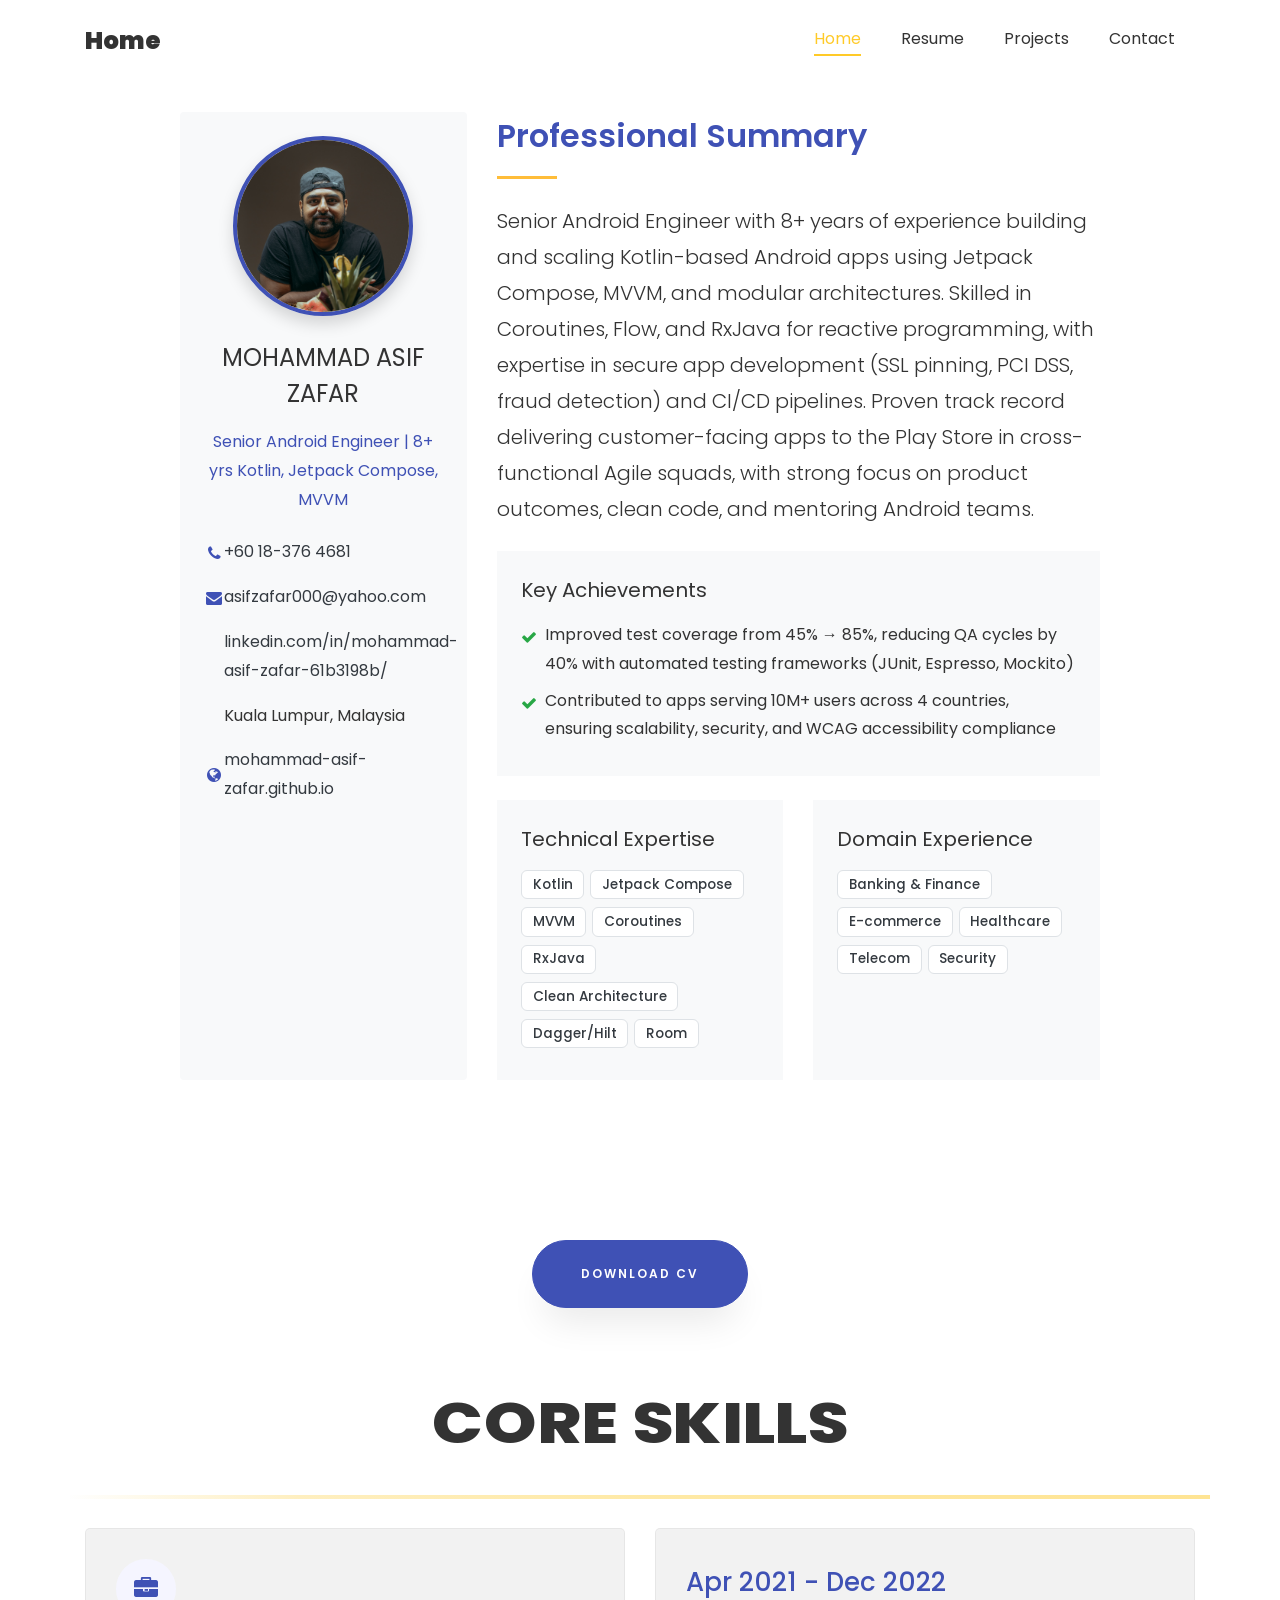
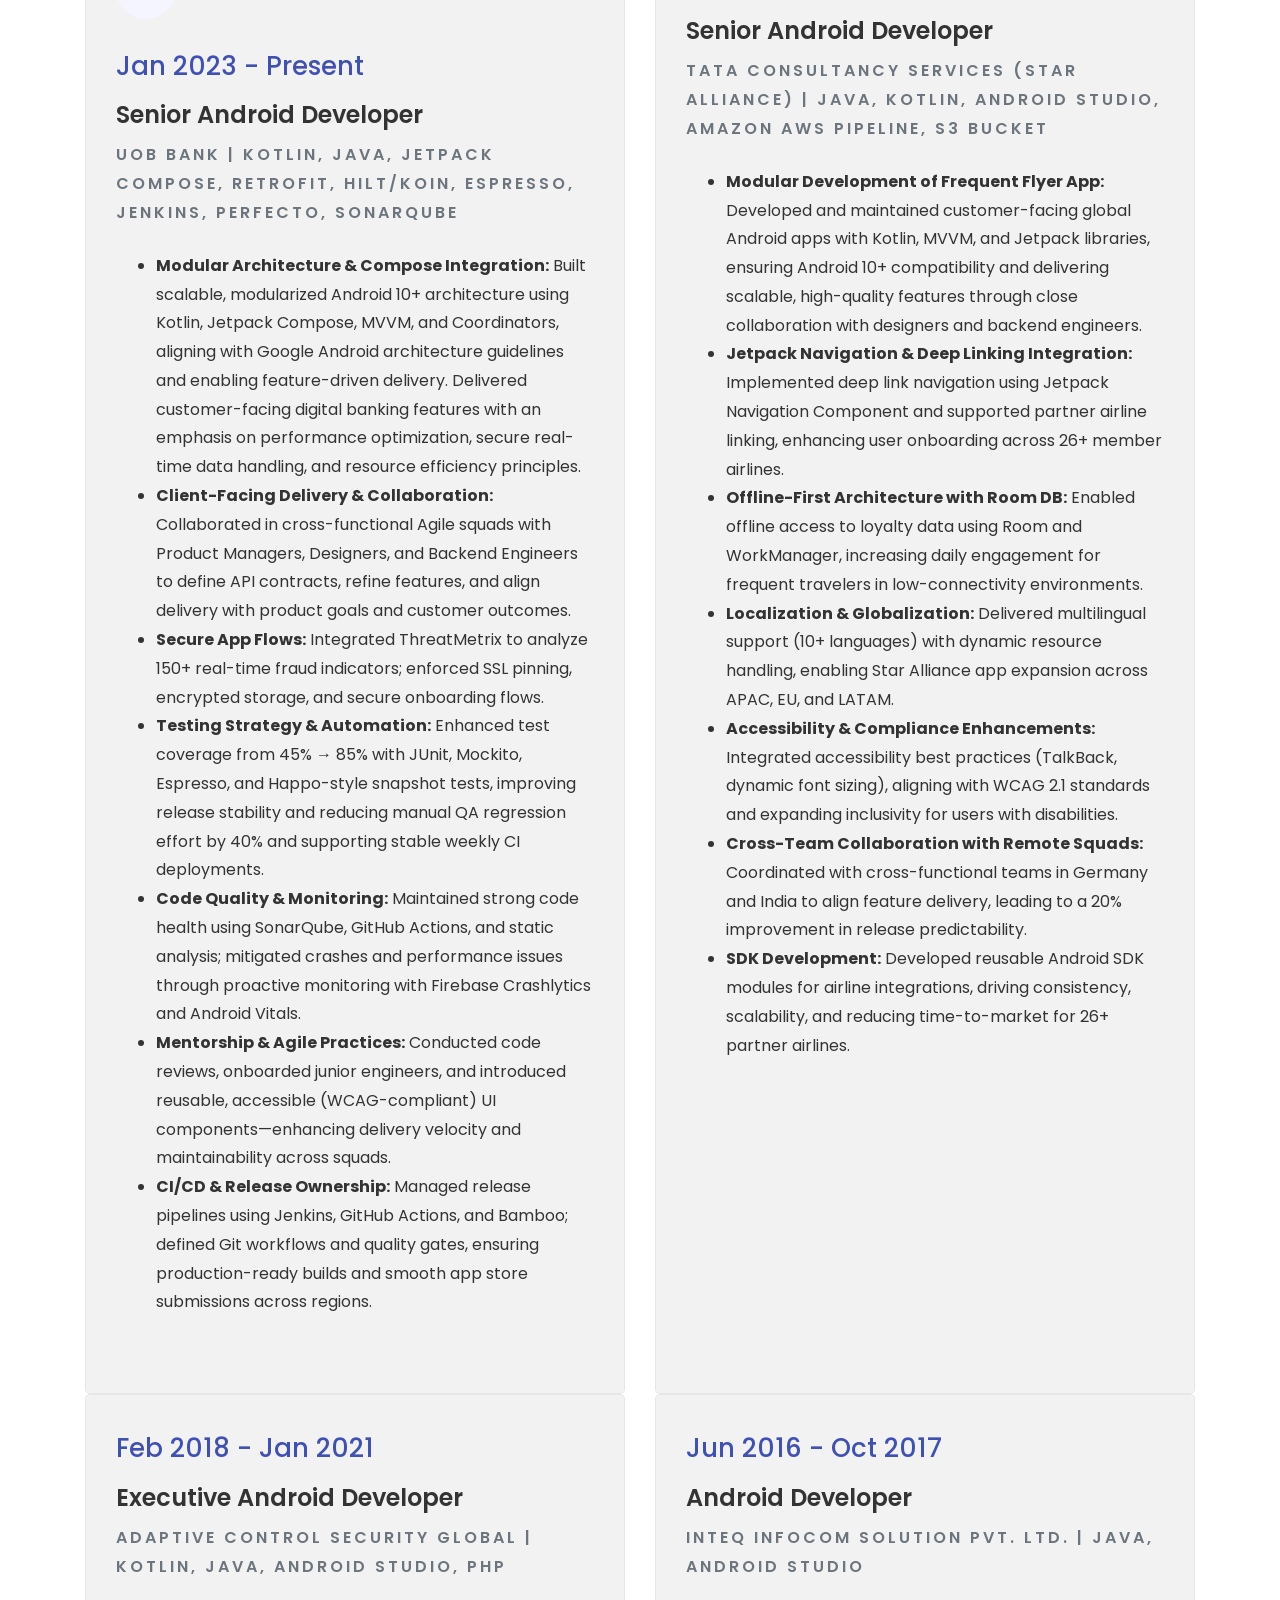
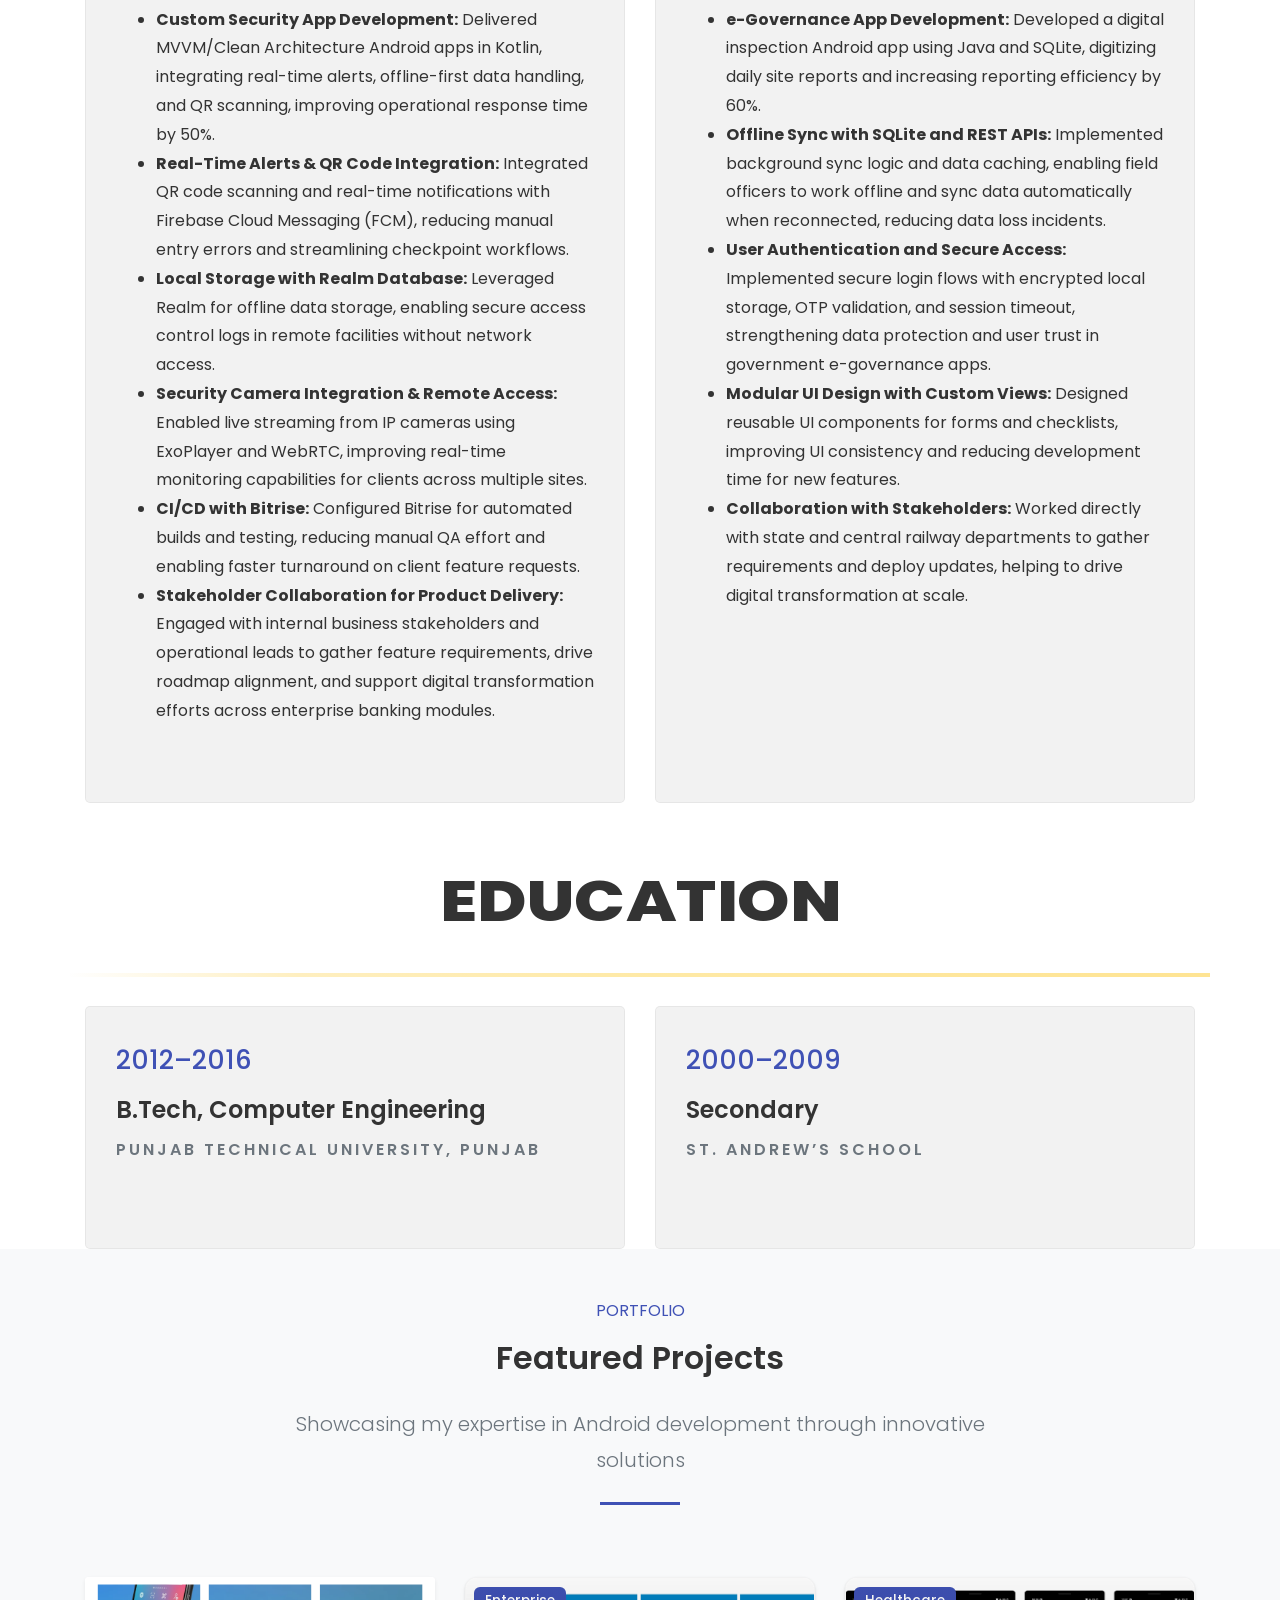
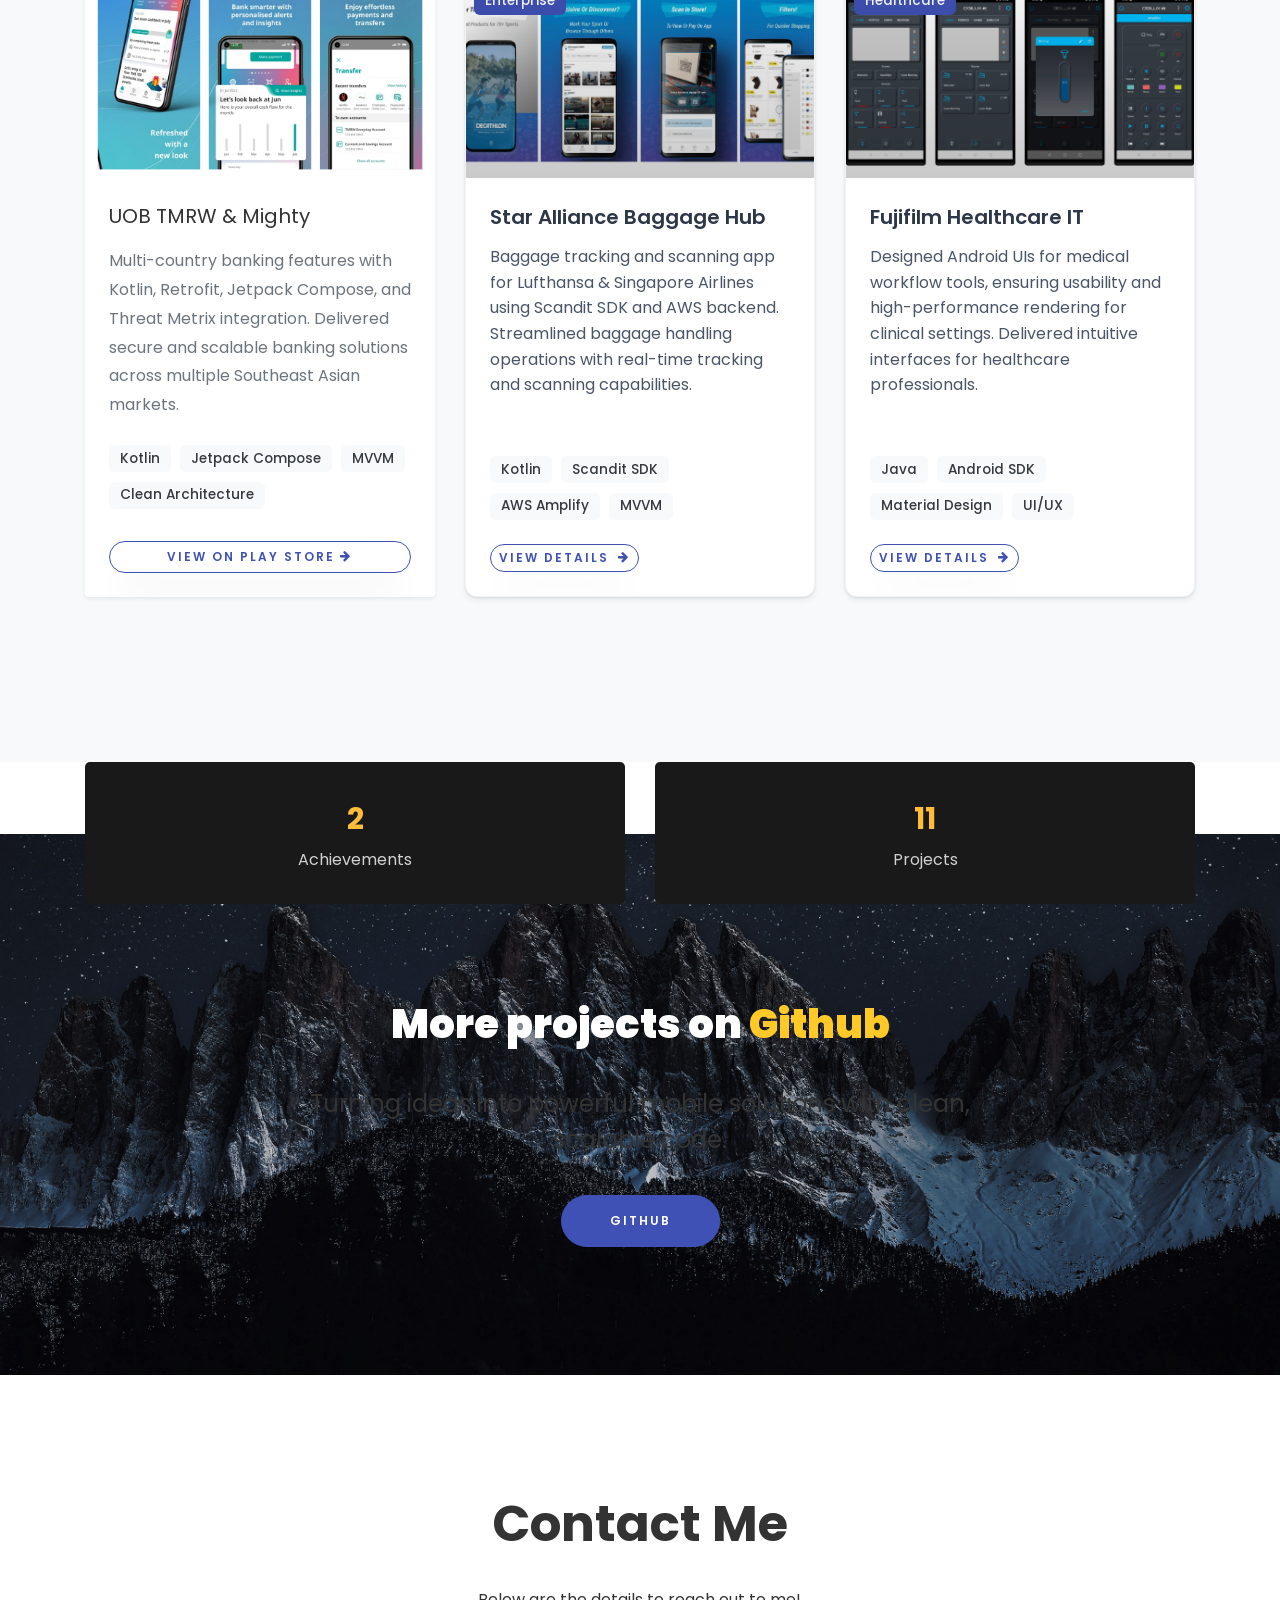
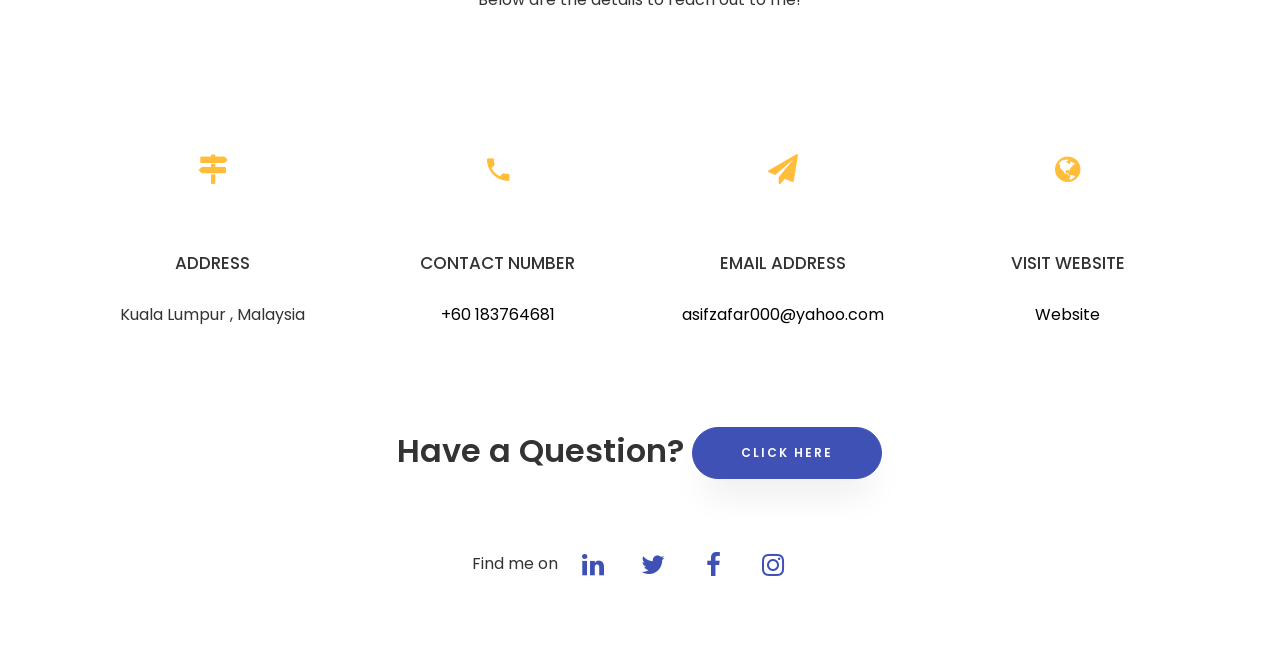
==== index.html @ f5c61a6f "fix of Professional Summary fix of Professional Summary" ====
<!DOCTYPE html>
<html lang="en">

<head>
	<title>Mohammad Asif Zafar | Senior Android Engineer</title>
	<meta charset="utf-8">
	<meta name="viewport" content="width=device-width, initial-scale=1, shrink-to-fit=no">

	<link href="https://fonts.googleapis.com/css?family=Poppins:100,200,300,400,500,600,700,800,900" rel="stylesheet">

	<link rel="stylesheet" href="css/open-iconic-bootstrap.min.css">
	<link rel="stylesheet" href="css/animate.css">

	<link rel="stylesheet" href="css/owl.carousel.min.css">
	<link rel="stylesheet" href="css/owl.theme.default.min.css">
	<link rel="stylesheet" href="css/magnific-popup.css">

	<link rel="stylesheet" href="css/aos.css">

	<link rel="stylesheet" href="css/ionicons.min.css">

	<link rel="stylesheet" href="css/flaticon.css">
	<link rel="stylesheet" href="css/icomoon.css">
	<link rel="stylesheet" href="css/style.css">



	<style>
        /* Global Styles */
        body {
            overflow-x: hidden;
        }
        
        /* Section Spacing */
        section {
            padding: 5rem 0;
            position: relative;
        }
        
        /* Typography */
        h1.big, h1.big-2, h1.big-4 {
            font-size: 3.5rem;
            margin-bottom: 1.5rem;
            font-weight: 800;
            text-transform: uppercase;
        }
        
        h2 {
            margin-bottom: 2rem;
            font-weight: 600;
        }
        
        /* Home Section */
        .about-mf .box-shadow-full {
            padding: 4rem 2rem;
            box-shadow: 0 0.5rem 1rem rgba(0, 0, 0, 0.1);
            border-radius: 0.5rem;
            background: #fff;
            margin-top: 2rem;
        }

        .about-img {
            position: relative;
            margin-bottom: 2rem;
            text-align: center;
        }

        .about-img img {
            max-width: 100%;
            height: auto;
            border-radius: 0.5rem;
            box-shadow: 0 0.5rem 1rem rgba(0, 0, 0, 0.1);
        }

        /* Skills Section */
        .skill-mf .progress {
            margin: 1rem 0 1.5rem 0;
            border-radius: 0.5rem;
            height: 0.8rem;
            background-color: #f1f1f1;
            overflow: visible;
        }

        .skill-mf .progress .progress-bar {
            height: 0.8rem;
            background-color: #3f51b5;
            border-radius: 0.5rem;
            position: relative;
            transition: width 1s ease-in-out;
        }

        /* Typing Animation */
        #typing-animation {
            position: relative;
            font-size: 2.5rem;
            font-weight: 700;
            color: #fff;
            min-height: 4rem;
            display: inline-block;
            margin: 1rem 0;
        }

        @keyframes typing {
            from { width: 0; }
            to { width: 100%; }
        }

        @keyframes typing-cursor {
            from, to { border-color: transparent; }
            50% { border-color: #fff; }
        }

        /* Project Cards */
        .blog-entry {
            margin-bottom: 2rem;
            transition: all 0.3s cubic-bezier(0.4, 0, 0.2, 1);
            height: 100%;
            background: #fff;
            border-radius: 0.75rem;
            overflow: hidden;
            box-shadow: 0 4px 6px rgba(0, 0, 0, 0.05), 0 1px 3px rgba(0, 0, 0, 0.1);
            border: 1px solid rgba(0, 0, 0, 0.05);
            display: flex;
            flex-direction: column;
        }

        .blog-entry:hover {
            transform: translateY(-5px);
            box-shadow: 0 10px 20px rgba(0, 0, 0, 0.1), 0 6px 6px rgba(0, 0, 0, 0.05);
        }

        .blog-entry .block-20 {
            height: 200px;
            background-size: cover;
            background-position: center center;
            background-repeat: no-repeat;
            position: relative;
            overflow: hidden;
        }

        .blog-entry .block-20::after {
            content: '';
            position: absolute;
            top: 0;
            left: 0;
            right: 0;
            bottom: 0;
            background: linear-gradient(to bottom, rgba(0,0,0,0.1) 0%, rgba(0,0,0,0.7) 100%);
            opacity: 0.3;
            transition: opacity 0.3s ease;
        }

        .blog-entry:hover .block-20::after {
            opacity: 0.5;
        }

        .blog-entry .text {
            padding: 1.5rem;
            flex: 1;
            display: flex;
            flex-direction: column;
        }

        .blog-entry .text h3 {
            font-size: 1.25rem;
            margin-bottom: 0.75rem;
            font-weight: 600;
            color: #2d3748;
        }

        .blog-entry .text p {
            color: #4a5568;
            margin-bottom: 1.25rem;
            line-height: 1.6;
            flex-grow: 1;
        }

        .badge {
            font-weight: 500;
            padding: 0.35em 0.65em;
            font-size: 0.75em;
            border-radius: 0.25rem;
            margin-right: 0.4em;
            margin-bottom: 0.5em;
            display: inline-block;
            transition: all 0.2s ease;
        }

        .badge.bg-primary {
            background-color: #3f51b5 !important;
        }

        .btn-outline-primary {
            color: #3f51b5;
            border-color: #3f51b5;
            transition: all 0.3s ease;
            align-self: flex-start;
            margin-top: auto;
        }

        .btn-outline-primary:hover {
            background-color: #3f51b5;
            color: white;
            transform: translateY(-1px);
        }

        /* Resume Section */
        /* About Section Styles */
        .contact-info i {
            min-width: 24px;
            text-align: center;
        }
        
        .social-links a {
            transition: all 0.3s ease;
        }
        
        .social-links a:hover {
            transform: translateY(-3px);
            color: #303f9f !important;
        }
        
        .achievements li {
            position: relative;
            padding-left: 1.5rem;
        }
        
        .achievements i {
            position: absolute;
            left: 0;
            top: 0.25rem;
        }
        
        .title-border {
            height: 3px;
            width: 60px;
            background: #3f51b5;
            display: block;
            margin-bottom: 1.5rem;
        }
        
        .badge {
            font-weight: 500;
            padding: 0.5em 0.8em;
            font-size: 0.85em;
            border-radius: 6px;
            margin-bottom: 0.5rem;
            display: inline-flex;
            align-items: center;
            transition: all 0.2s ease;
        }
        
        .badge i {
            margin-right: 0.3rem;
        }
        
        .bg-light {
            background-color: #f8f9fa !important;
        }
        
        /* Resume Section Styles */
        .resume-wrap {
            height: 100%;
            transition: all 0.3s ease;
            border: 1px solid rgba(0, 0, 0, 0.05);
        }

        .resume-wrap:hover {
            transform: translateY(-5px);
            box-shadow: 0 1rem 2rem rgba(0, 0, 0, 0.1) !important;
        }

        .resume-content {
            padding-left: 1.5rem;
            border-left: 2px solid #e9ecef;
            margin-left: 1.8rem;
        }

        .icon-box {
            transition: all 0.3s ease;
        }

        .resume-wrap:hover .icon-box {
            background: #3f51b5 !important;
        }

        .resume-wrap:hover .icon-box i {
            color: white !important;
        }

        .bullet-point {
            color: #3f51b5;
            font-weight: bold;
            line-height: 1.4;
        }

        .resume-wrap h3 {
            font-size: 1.25rem;
            font-weight: 600;
            color: #2c3e50;
        }

        .resume-wrap .text-muted {
            color: #6c757d !important;
            font-size: 0.9rem;
        }

        .resume-wrap .position {
            display: block;
            color: #6c757d;
            margin-bottom: 1rem;
            font-size: 0.95rem;
        }

        .resume-wrap:hover {
            transform: translateY(-5px);
        }

        .resume-wrap .date {
            color: #3f51b5;
            font-weight: 500;
            display: block;
            margin-bottom: 0.5rem;
        }

        .resume-wrap h2 {
            font-size: 1.5rem;
            margin-bottom: 0.5rem;
        }

        .resume-wrap .position {
            color: #6c757d;
            font-size: 1rem;
            margin-bottom: 1rem;
            display: block;
        }

        /* Responsive Adjustments */
        @media (max-width: 991.98px) {
            h1.big, h1.big-2, h1.big-4 {
                font-size: 2.5rem;
            }
            
            section {
                padding: 3rem 0;
            }
            
            .about-mf .box-shadow-full {
                padding: 2rem 1rem;
            }
        }

        @media (max-width: 767.98px) {
            h1.big, h1.big-2, h1.big-4 {
                font-size: 2rem;
            }
            
            #typing-animation {
                font-size: 1.8rem;
                min-height: 3rem;
            }
            
            .resume-wrap {
                padding: 1.5rem;
            }
        }
        
        /* Project Section */
        .project-card {
            transition: transform 0.3s ease, box-shadow 0.3s ease;
            height: 100%;
            border-radius: 0.5rem;
            overflow: hidden;
            background: #fff;
            border: 1px solid rgba(0,0,0,0.05);
        }
        
        .project-card:hover {
            transform: translateY(-5px);
            box-shadow: 0 10px 30px rgba(0,0,0,0.1) !important;
        }
        
        .project-card .card-body {
            display: flex;
            flex-direction: column;
            height: 100%;
        }
        
        .project-card .btn {
            margin-top: auto;
            align-self: flex-start;
        }
        
        .project-card h3 {
            color: #2c3e50;
            font-weight: 600;
            margin-bottom: 1rem;
        }
        
        .project-card .badge {
            font-weight: 500;
            padding: 0.5em 0.8em;
            font-size: 0.8em;
            border-radius: 4px;
            background-color: #f8f9fa;
            color: #495057;
            border: 1px solid #e9ecef;
        }
	</style>


</head>

<body data-spy="scroll" data-target=".site-navbar-target" data-offset="300">


	<nav class="navbar navbar-expand-lg navbar-dark ftco_navbar ftco-navbar-light site-navbar-target" id="ftco-navbar">
		<div class="container">
			<a class="navbar-brand" href="#about-section">Home</a>
			<button class="navbar-toggler js-fh5co-nav-toggle fh5co-nav-toggle" type="button" data-toggle="collapse"
				data-target="#ftco-nav" aria-controls="ftco-nav" aria-expanded="false" aria-label="Toggle navigation">
				<span class="oi oi-menu"></span> Menu
			</button>

			<div class="collapse navbar-collapse" id="ftco-nav">
				<ul class="navbar-nav nav ml-auto">
					<li class="nav-item"><a href="#about-section" class="nav-link active"><span>Home</span></a></li>
					<li class="nav-item"><a href="#resume-section" class="nav-link"><span>Resume</span></a></li>
					<li class="nav-item"><a href="#project-section" class="nav-link"><span>Projects</span></a></li>
					<li class="nav-item"><a href="#contact-section" class="nav-link"><span>Contact</span></a></li>
				</ul>
			</div>
		</div>
	</nav>
			</section>



	<section class="ftco-about img ftco-section ftco-no-pb" id="about-section" style="background: #ffffff; padding-top: 7rem;">
		<div class="container">
			<div class="row justify-content-center">
				<div class="col-lg-10">
					<div class="row g-4">
						<!-- Profile Card -->
						<div class="col-lg-4">
							<div class="card border-0 h-100" style="background: #f8f9fa;">
								<div class="card-body p-4">
									<div class="text-center mb-4">
										<img src="images/about-me.png" class="rounded-circle shadow" alt="Mohammad Asif Zafar" style="width: 180px; height: 180px; object-fit: cover; border: 4px solid #3f51b5;">
									</div>
									
									<h2 class="h4 text-center mb-3 fw-bold">MOHAMMAD ASIF ZAFAR</h2>
									<p class="text-center text-primary fw-medium mb-4">Senior Android Engineer | 8+ yrs Kotlin, Jetpack Compose, MVVM</p>
									
									<div class="contact-info mb-4">
										<div class="d-flex align-items-center mb-3">
											<i class="icon-phone text-primary me-2" style="min-width: 20px; text-align: center;"></i>
											<a href="tel:+60183764681" class="text-dark text-decoration-none">+60 18-376 4681</a>
										</div>
										<div class="d-flex align-items-center mb-3">
											<i class="icon-envelope text-primary me-2" style="min-width: 20px; text-align: center;"></i>
											<a href="mailto:asifzafar000@yahoo.com" class="text-dark text-decoration-none">asifzafar000@yahoo.com</a>
										</div>
										<div class="d-flex align-items-center mb-3">
											<i class="fab fa-linkedin text-primary me-2" style="min-width: 20px; text-align: center;"></i>
											<a href="https://linkedin.com/in/mohammad-asif-zafar-61b3198b/" target="_blank" class="text-dark text-decoration-none">linkedin.com/in/mohammad-asif-zafar-61b3198b/</a>
										</div>
										<div class="d-flex align-items-center mb-3">
											<i class="fas fa-map-marker-alt text-primary me-2" style="min-width: 20px; text-align: center;"></i>
											<span>Kuala Lumpur, Malaysia</span>
										</div>
										<div class="d-flex align-items-center">
											<i class="icon-globe text-primary me-2" style="min-width: 20px; text-align: center;"></i>
											<a href="https://mohammad-asif-zafar.github.io/" target="_blank" class="text-dark text-decoration-none">mohammad-asif-zafar.github.io</a>
										</div>
									</div>
								
								</div>
							</div>
						</div>

						<!-- About Content -->
						<div class="col-lg-8">
							<div class="ps-lg-4">
								<div class="section-title mb-4">
									<h2 class="display-6 fw-bold mb-3 text-primary">Professional Summary</h2>
									<div class="title-border bg-primary" style="width: 60px; height: 3px;"></div>
								</div>
								
								<p class="lead mb-4">Senior Android Engineer with 8+ years of experience building and scaling Kotlin-based Android apps using Jetpack Compose, MVVM, and modular architectures. Skilled in Coroutines, Flow, and RxJava for reactive programming, with expertise in secure app development (SSL pinning, PCI DSS, fraud detection) and CI/CD pipelines. Proven track record delivering customer-facing apps to the Play Store in cross-functional Agile squads, with strong focus on product outcomes, clean code, and mentoring Android teams.</p>
								
								<div class="achievements bg-light p-4 rounded-3 mb-4">
									<h5 class="mb-3 fw-bold">Key Achievements</h5>
									<ul class="list-unstyled mb-0">
										<li class="mb-2">
											<div class="d-flex">
												<i class="icon-check text-success me-2 mt-1"></i>
												<span>Improved test coverage from 45% → 85%, reducing QA cycles by 40% with automated testing frameworks (JUnit, Espresso, Mockito)</span>
											</div>
										</li>
										<li class="mb-2">
											<div class="d-flex">
												<i class="icon-check text-success me-2 mt-1"></i>
												<span>Contributed to apps serving 10M+ users across 4 countries, ensuring scalability, security, and WCAG accessibility compliance</span>
											</div>
										</li>
									</ul>
								</div>
								
								<div class="row g-4">
									<div class="col-md-6">
										<div class="p-4 bg-light rounded-3 h-100">
											<h5 class="fw-bold mb-3">Technical Expertise</h5>
											<div class="d-flex flex-wrap gap-2">
												<span class="badge bg-white text-dark border border-1">Kotlin</span>
												<span class="badge bg-white text-dark border border-1">Jetpack Compose</span>
												<span class="badge bg-white text-dark border border-1">MVVM</span>
												<span class="badge bg-white text-dark border border-1">Coroutines</span>
												<span class="badge bg-white text-dark border border-1">RxJava</span>
												<span class="badge bg-white text-dark border border-1">Clean Architecture</span>
												<span class="badge bg-white text-dark border border-1">Dagger/Hilt</span>
												<span class="badge bg-white text-dark border border-1">Room</span>
											</div>
										</div>
									</div>
									<div class="col-md-6">
										<div class="p-4 bg-light rounded-3 h-100">
											<h5 class="fw-bold mb-3">Domain Experience</h5>
											<div class="d-flex flex-wrap gap-2">
												<span class="badge bg-white text-dark border border-1">Banking & Finance</span>
												<span class="badge bg-white text-dark border border-1">E-commerce</span>
												<span class="badge bg-white text-dark border border-1">Healthcare</span>
												<span class="badge bg-white text-dark border border-1">Telecom</span>
												<span class="badge bg-white text-dark border border-1">Security</span>
											</div>
										</div>
									</div>
								</div>
							</div>
						</div>
					
					</div>
				</div>
			</div>
		</div>
	</section>

	<section class="ftco-section ftco-no-pb" id="resume-section">
		<div class="container">
			<div class="row justify-content-center">
				<div class="col-md-10 heading-section text-center ftco-animate">
					<h1 class="big big-2">Resume</h1>
				</div>
			</div>
			<div class="row justify-content-center mt-5">
				<div class="col-md-6 text-center ftco-animate">
					<p><a href="https://drive.google.com/file/d/1AZVC9YflX4OoLEnYBF4qZCZ0inSR_Y2b/view?usp=share_link" class="btn btn-primary py-4 px-5" target="_blank" rel="noopener">Download CV</a></p>
				</div>
			</div>
			<br>
			<br>

			<!-- Skills Section -->
			<div class="row">
				<h1 class="big-4">Core Skills</h1>
				<div class="underline"></div>
			</div>
			<br>

			<div class="row">
				<div class="col-md-6">
					<div class="resume-wrap ftco-animate h-100">
                        <div class="icon d-flex align-items-center justify-content-center" style="width: 60px; height: 60px; background: #f5f5ff; border-radius: 50%; margin-bottom: 1.5rem;">
                            <i class="icon-briefcase" style="font-size: 1.5rem; color: #3f51b5;"></i>
                        </div>
                        <span class="date">Jan 2023 - Present</span>
                        <h2>Senior Android Developer</h2>
						<span class="position">UOB Bank | Kotlin, Java, Jetpack Compose, Retrofit, Hilt/Koin, Espresso, Jenkins, Perfecto, SonarQube</span>
						<p class="mt-4">
							<ul>
								<li><strong>Modular Architecture & Compose Integration:</strong> Built scalable, modularized Android 10+ architecture using Kotlin, Jetpack Compose, MVVM, and Coordinators, aligning with Google Android architecture guidelines and enabling feature-driven delivery. Delivered customer-facing digital banking features with an emphasis on performance optimization, secure real-time data handling, and resource efficiency principles.</li>
								<li><strong>Client-Facing Delivery & Collaboration:</strong> Collaborated in cross-functional Agile squads with Product Managers, Designers, and Backend Engineers to define API contracts, refine features, and align delivery with product goals and customer outcomes.</li>
								<li><strong>Secure App Flows:</strong> Integrated ThreatMetrix to analyze 150+ real-time fraud indicators; enforced SSL pinning, encrypted storage, and secure onboarding flows.</li>
								<li><strong>Testing Strategy & Automation:</strong> Enhanced test coverage from 45% → 85% with JUnit, Mockito, Espresso, and Happo-style snapshot tests, improving release stability and reducing manual QA regression effort by 40% and supporting stable weekly CI deployments.</li>
								<li><strong>Code Quality & Monitoring:</strong> Maintained strong code health using SonarQube, GitHub Actions, and static analysis; mitigated crashes and performance issues through proactive monitoring with Firebase Crashlytics and Android Vitals.</li>
								<li><strong>Mentorship & Agile Practices:</strong> Conducted code reviews, onboarded junior engineers, and introduced reusable, accessible (WCAG-compliant) UI components—enhancing delivery velocity and maintainability across squads.</li>
								<li><strong>CI/CD & Release Ownership:</strong> Managed release pipelines using Jenkins, GitHub Actions, and Bamboo; defined Git workflows and quality gates, ensuring production-ready builds and smooth app store submissions across regions.</li>
							</ul>
						</p>
					</div>

				</div>

				<div class="col-md-6">
					<div class="resume-wrap ftco-animate">
						<span class="date">Apr 2021 - Dec 2022</span>
						<h2>Senior Android Developer</h2>
						<span class="position">Tata Consultancy Services (Star Alliance) | Java, Kotlin, Android Studio, Amazon AWS Pipeline, S3 bucket</span>
						<p class="mt-4">
							<ul>
								<li><strong>Modular Development of Frequent Flyer App:</strong> Developed and maintained customer-facing global Android apps with Kotlin, MVVM, and Jetpack libraries, ensuring Android 10+ compatibility and delivering scalable, high-quality features through close collaboration with designers and backend engineers.</li>
								<li><strong>Jetpack Navigation & Deep Linking Integration:</strong> Implemented deep link navigation using Jetpack Navigation Component and supported partner airline linking, enhancing user onboarding across 26+ member airlines.</li>
								<li><strong>Offline-First Architecture with Room DB:</strong> Enabled offline access to loyalty data using Room and WorkManager, increasing daily engagement for frequent travelers in low-connectivity environments.</li>
								<li><strong>Localization & Globalization:</strong> Delivered multilingual support (10+ languages) with dynamic resource handling, enabling Star Alliance app expansion across APAC, EU, and LATAM.</li>
								<li><strong>Accessibility & Compliance Enhancements:</strong> Integrated accessibility best practices (TalkBack, dynamic font sizing), aligning with WCAG 2.1 standards and expanding inclusivity for users with disabilities.</li>
								<li><strong>Cross-Team Collaboration with Remote Squads:</strong> Coordinated with cross-functional teams in Germany and India to align feature delivery, leading to a 20% improvement in release predictability.</li>
								<li><strong>SDK Development:</strong> Developed reusable Android SDK modules for airline integrations, driving consistency, scalability, and reducing time-to-market for 26+ partner airlines.</li>
							</ul>
						</p>
					</div>

				</div>

				<div class="col-md-6">
					<div class="resume-wrap ftco-animate">
						<span class="date">Feb 2018 - Jan 2021</span>
						<h2>Executive Android Developer</h2>
						<span class="position">Adaptive Control Security Global | Kotlin, Java, Android Studio, PHP</span>
						<p class="mt-4">
							<ul>
								<li><strong>Custom Security App Development:</strong> Delivered MVVM/Clean Architecture Android apps in Kotlin, integrating real-time alerts, offline-first data handling, and QR scanning, improving operational response time by 50%.</li>
								<li><strong>Real-Time Alerts & QR Code Integration:</strong> Integrated QR code scanning and real-time notifications with Firebase Cloud Messaging (FCM), reducing manual entry errors and streamlining checkpoint workflows.</li>
								<li><strong>Local Storage with Realm Database:</strong> Leveraged Realm for offline data storage, enabling secure access control logs in remote facilities without network access.</li>
								<li><strong>Security Camera Integration & Remote Access:</strong> Enabled live streaming from IP cameras using ExoPlayer and WebRTC, improving real-time monitoring capabilities for clients across multiple sites.</li>
								<li><strong>CI/CD with Bitrise:</strong> Configured Bitrise for automated builds and testing, reducing manual QA effort and enabling faster turnaround on client feature requests.</li>
								<li><strong>Stakeholder Collaboration for Product Delivery:</strong> Engaged with internal business stakeholders and operational leads to gather feature requirements, drive roadmap alignment, and support digital transformation efforts across enterprise banking modules.</li>
							</ul>
						</p>
					</div>

				</div>

				<div class="col-md-6">
					<div class="resume-wrap ftco-animate">
						<span class="date">Jun 2016 - Oct 2017</span>
						<h2>Android Developer</h2>
						<span class="position">Inteq Infocom Solution Pvt. Ltd. | Java, Android Studio</span>
						<p class="mt-4">
							<ul>
								<li><strong>e-Governance App Development:</strong> Developed a digital inspection Android app using Java and SQLite, digitizing daily site reports and increasing reporting efficiency by 60%.</li>
								<li><strong>Offline Sync with SQLite and REST APIs:</strong> Implemented background sync logic and data caching, enabling field officers to work offline and sync data automatically when reconnected, reducing data loss incidents.</li>
								<li><strong>User Authentication and Secure Access:</strong> Implemented secure login flows with encrypted local storage, OTP validation, and session timeout, strengthening data protection and user trust in government e-governance apps.</li>
								<li><strong>Modular UI Design with Custom Views:</strong> Designed reusable UI components for forms and checklists, improving UI consistency and reducing development time for new features.</li>
								<li><strong>Collaboration with Stakeholders:</strong> Worked directly with state and central railway departments to gather requirements and deploy updates, helping to drive digital transformation at scale.</li>
							</ul>
						</p>
					</div>

				</div>
			</div>

			<br>
			<br>

			<div class="row">
				<h1 class="big-4">Education</h1>
				<div class="underline"></div>
			</div>
			<br>

			<div class="row">
				<div class="col-md-6">
					<div class="resume-wrap ftco-animate">
						<span class="date">2012–2016</span>
						<h2>B.Tech, Computer Engineering</h2>
						<span class="position">Punjab Technical University, Punjab</span>
						<p class="mt-4"></p>
					</div>
				</div>

				<div class="col-md-6">
					<div class="resume-wrap ftco-animate">
						<span class="date">2000–2009</span>
						<h2>Secondary</h2>
						<span class="position">St. Andrew’s School</span>
						<p class="mt-4"></p>
					</div>
				</div>
			</div>


			
		</div>
	</section>



	<section class="ftco-section pt-5" id="project-section" style="background-color: #f8f9fa;">
		<div class="container">
			<div class="row justify-content-center mb-5">
				<div class="col-lg-8 text-center">
					<span class="text-primary mb-2 d-block">PORTFOLIO</span>
					<h2 class="mb-4">Featured Projects</h2>
					<p class="lead text-muted">Showcasing my expertise in Android development through innovative solutions</p>
					<div class="divider mx-auto my-4" style="width: 80px; height: 3px; background: #3f51b5;"></div>
				</div>
			</div>
			<div class="row g-4">
				<!-- UOB TMRW & Mighty -->
				<div class="col-md-4 d-flex ftco-animate mb-4">
                    <div class="card h-100 border-0 shadow-sm overflow-hidden">
                    <div class="position-relative" style="height: 200px; overflow: hidden;">
                        <img src="images/UOB_TMWR.png" class="w-100 h-100 object-fit-cover" alt="UOB TMRW & Mighty">
                        <div class="position-absolute top-0 end-0 m-3">
                            <span class="badge bg-primary rounded-pill px-3 py-2">Featured</span>
                        </div>
                    </div>
                    <div class="card-body p-4">
                        <h3 class="h5 mb-3">UOB TMRW & Mighty</h3>
                        <p class="text-muted mb-4">Multi-country banking features with Kotlin, Retrofit, Jetpack Compose, and Threat Metrix integration. Delivered secure and scalable banking solutions across multiple Southeast Asian markets.</p>
                        <div class="mb-4">
                            <span class="badge bg-light text-dark me-2 mb-2">Kotlin</span>
                            <span class="badge bg-light text-dark me-2 mb-2">Jetpack Compose</span>
                            <span class="badge bg-light text-dark me-2 mb-2">MVVM</span>
                            <span class="badge bg-light text-dark me-2 mb-2">Clean Architecture</span>
                        </div>
                        <a href="https://play.google.com/store/apps/details?id=com.uob.mightyth2" class="btn btn-outline-primary w-100" target="_blank" rel="noopener noreferrer">
                            View on Play Store <i class="icon-arrow-right ms-1"></i>
                        </a>
                    </div>
                </div>
                </div>

				<!-- Star Alliance Baggage Hub -->
				<div class="col-md-4 d-flex ftco-animate mb-4">
                    <div class="blog-entry h-100 w-100">
                        <div class="block-20" style="background-image: url('images/decathlon_app.jpg');">
                            <div class="position-absolute top-0 end-0 p-2 z-1">
                                <span class="badge bg-primary text-white">Enterprise</span>
                            </div>
                        </div>
                        <div class="text">
                            <h3>Star Alliance Baggage Hub</h3>
                            <p>Baggage tracking and scanning app for Lufthansa & Singapore Airlines using Scandit SDK and AWS backend. Streamlined baggage handling operations with real-time tracking and scanning capabilities.</p>
                            <div class="tech-tags">
                                <span class="badge bg-light text-dark">Kotlin</span>
                                <span class="badge bg-light text-dark">Scandit SDK</span>
                                <span class="badge bg-light text-dark">AWS Amplify</span>
                                <span class="badge bg-light text-dark">MVVM</span>
                            </div>
                            <a href="#" class="btn btn-sm btn-outline-primary mt-3">
                                View Details <i class="icon-arrow-right ml-1"></i>
                            </a>
                        </div>
                    </div>
                </div>

				<!-- Fujifilm Healthcare IT -->
				<div class="col-md-4 d-flex ftco-animate mb-4">
                    <div class="blog-entry h-100 w-100">
                        <div class="block-20" style="background-image: url('images/digilux.jpg');">
                            <div class="position-absolute top-0 end-0 p-2 z-1">
                                <span class="badge bg-primary text-white">Healthcare</span>
                            </div>
                        </div>
                        <div class="text">
                            <h3>Fujifilm Healthcare IT</h3>
                            <p>Designed Android UIs for medical workflow tools, ensuring usability and high-performance rendering for clinical settings. Delivered intuitive interfaces for healthcare professionals.</p>
                            <div class="tech-tags">
                                <span class="badge bg-light text-dark">Java</span>
                                <span class="badge bg-light text-dark">Android SDK</span>
                                <span class="badge bg-light text-dark">Material Design</span>
                                <span class="badge bg-light text-dark">UI/UX</span>
                            </div>
                            <a href="#" class="btn btn-sm btn-outline-primary mt-3">
                                View Details <i class="icon-arrow-right ml-1"></i>
                            </a>
                        </div>
                    </div>
                </div>

			</div>
			<br>
			<!-- added justify-content-center to center align the last two projects -->
			<div class="row d-flex justify-content-center">
				

			

			</div>
		
			

			

			</div>
		</div>





	</section>

	<section class="ftco-section ftco-no-pt ftco-no-pb ftco-counter img" id="section-counter">
		<div class="container">
			<div class="row d-md-flex align-items-center">
				<div class="col-md d-flex justify-content-center counter-wrap ftco-animate">
					<div class="block-18">
						<div class="text">
							<strong class="number" data-number="5">0</strong>
							<span>Achievements</span>
						</div>
					</div>
				</div>
				<div class="col-md d-flex justify-content-center counter-wrap ftco-animate">
					<div class="block-18">
						<div class="text">
							<strong class="number" data-number="25">0</strong>
							<span>Projects</span>
						</div>
					</div>
				</div>
			</div>
		</div>

		<div class="ftco-section ftco-hireme img margin-top" style="background-image: url(images/bg_1.jpg)">
			<!-- <div class="container"> -->
			<div class="row justify-content-center">
				<div class="col-md-7 ftco-animate text-center">
					<h2>More projects on<span> Github </span> </h2>
					<div class="heading">
						<h4> Turning ideas into powerful mobile solutions with clean, scalable code.</h4>
						<br>
						<p><a href="https://github.com/mohammad-asif-zafar" class="btn btn-primary py-3 px-5">GitHub</a></p>
					</div>
				</div>
			</div>
		
		</div>
	</section>



	<section class="ftco-section contact-section ftco-no-pb" id="contact-section">
		<div class="container">
			<div class="row justify-content-center mb-5 pb-3">
				<div class="col-md-7 heading-section text-center ftco-animate">
					<h1 class="big big-2">Contact</h1>
					<h2 class="mb-4">Contact Me</h2>
					<p>Below are the details to reach out to me!</p>
				</div>
			</div>

			<div class="row d-flex contact-info mb-5">
				<div class="col-md-6 col-lg-3 d-flex ftco-animate">
					<div class="align-self-stretch box p-4 text-center">
						<div class="icon d-flex align-items-center justify-content-center">
							<span class="icon-map-signs"></span>
						</div>
						<h3 class="mb-4">Address</h3>
						<p>Kuala Lumpur , Malaysia</p>
					</div>
				</div>
				<div class="col-md-6 col-lg-3 d-flex ftco-animate">
					<div class="align-self-stretch box p-4 text-center">
						<div class="icon d-flex align-items-center justify-content-center">
							<span class="icon-phone2"></span>
						</div>
						<h3 class="mb-4">Contact Number</h3>
						<p><a href="tel:+60183764681">+60 183764681</a></p>
					</div>
				</div>
				<div class="col-md-6 col-lg-3 d-flex ftco-animate">
					<div class="align-self-stretch box p-4 text-center">
						<div class="icon d-flex align-items-center justify-content-center">
							<span class="icon-paper-plane"></span>
						</div>
						<h3 class="mb-4">Email Address</h3>
						<p><a href="mailto:asifzafar000@yahoo.com">asifzafar000@yahoo.com</a></p>
					</div>
				</div>
				<div class="col-md-6 col-lg-3 d-flex ftco-animate">
					<div class="align-self-stretch box p-4 text-center">
						<div class="icon d-flex align-items-center justify-content-center">
							<span class="icon-globe"></span>
						</div>
						<h3 class="mb-4">Visit Website</h3>
						<p><a href="#">Website</a></p>
					</div>
				</div>

				<div class="container">
					<br>
					<br>
					<div class="row justify-content-center">
						<div class="col-md-7 ftco-animate text-center">
							<h2>Have a<span> Question? </span> <a href="https://docs.google.com/forms/d/e/1FAIpQLSfai-1Ll8D-04sQ2KAS1snXF3JObpCKn0QrRf2bIh-aO4Y76w/viewform""
									class="btn btn-primary py-3 px-5">Click Here</a> </h2>
						</div>
					</div>
					<br>
					<ul class="ftco-footer-social list-unstyled d-flex justify-content-center align-items-center mb-0">
						<li class="ftco-animate normal-txt">Find me on </li>
						<li class="ftco-animate"><a href="https://www.linkedin.com/in/mohammad-asif-zafar-61b3198b/"><span
									class="icon-linkedin"></span></a></li>
						<li class="ftco-animate"><a href="#"><span
									class="icon-twitter"></span></a></li>
						<li class="ftco-animate"><a href="#"><span
									class="icon-facebook"></span></a></li>
						<li class="ftco-animate"><a href="#"><span
									class="icon-instagram"></span></a></li>
					</ul>
					<br>
				</div>
			</div>
	</section>







	<!-- loader -->
	<div id="ftco-loader" class="show fullscreen"><svg class="circular" width="48px" height="48px">
			<circle class="path-bg" cx="24" cy="24" r="22" fill="none" stroke-width="4" stroke="#eeeeee" />
			<circle class="path" cx="24" cy="24" r="22" fill="none" stroke-width="4" stroke-miterlimit="10"
				stroke="#F96D00" />
		</svg></div>


	<script src="js/jquery.min.js"></script>
	<script src="js/jquery-migrate-3.0.1.min.js"></script>
	<script src="js/popper.min.js"></script>
	<script src="js/bootstrap.min.js"></script>
	<script src="js/jquery.easing.1.3.js"></script>
	<script src="js/jquery.waypoints.min.js"></script>
	<script src="js/jquery.stellar.min.js"></script>
	<script src="js/owl.carousel.min.js"></script>
	<script src="js/jquery.magnific-popup.min.js"></script>
	<script src="js/aos.js"></script>
	<script src="js/jquery.animateNumber.min.js"></script>
	<script src="js/scrollax.min.js"></script>

	<script src="js/main.js"></script>

</body>

</html>
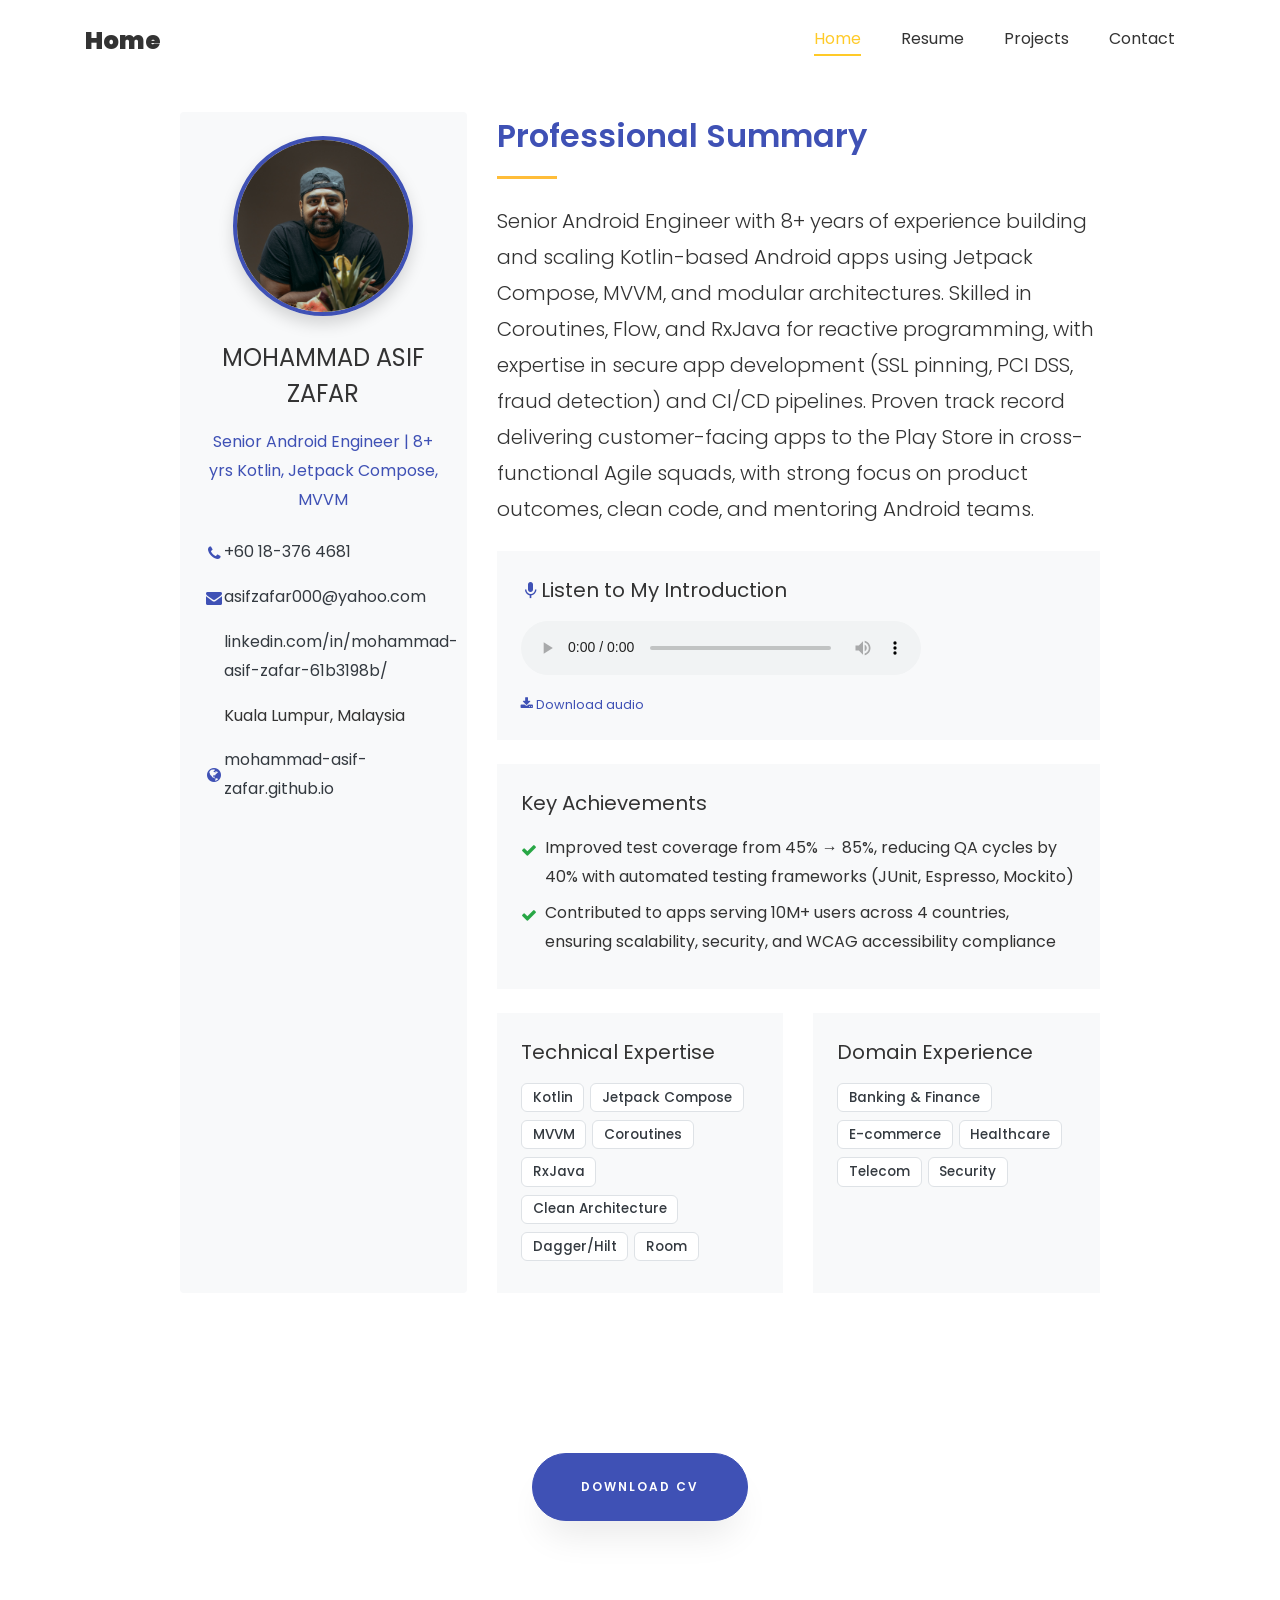
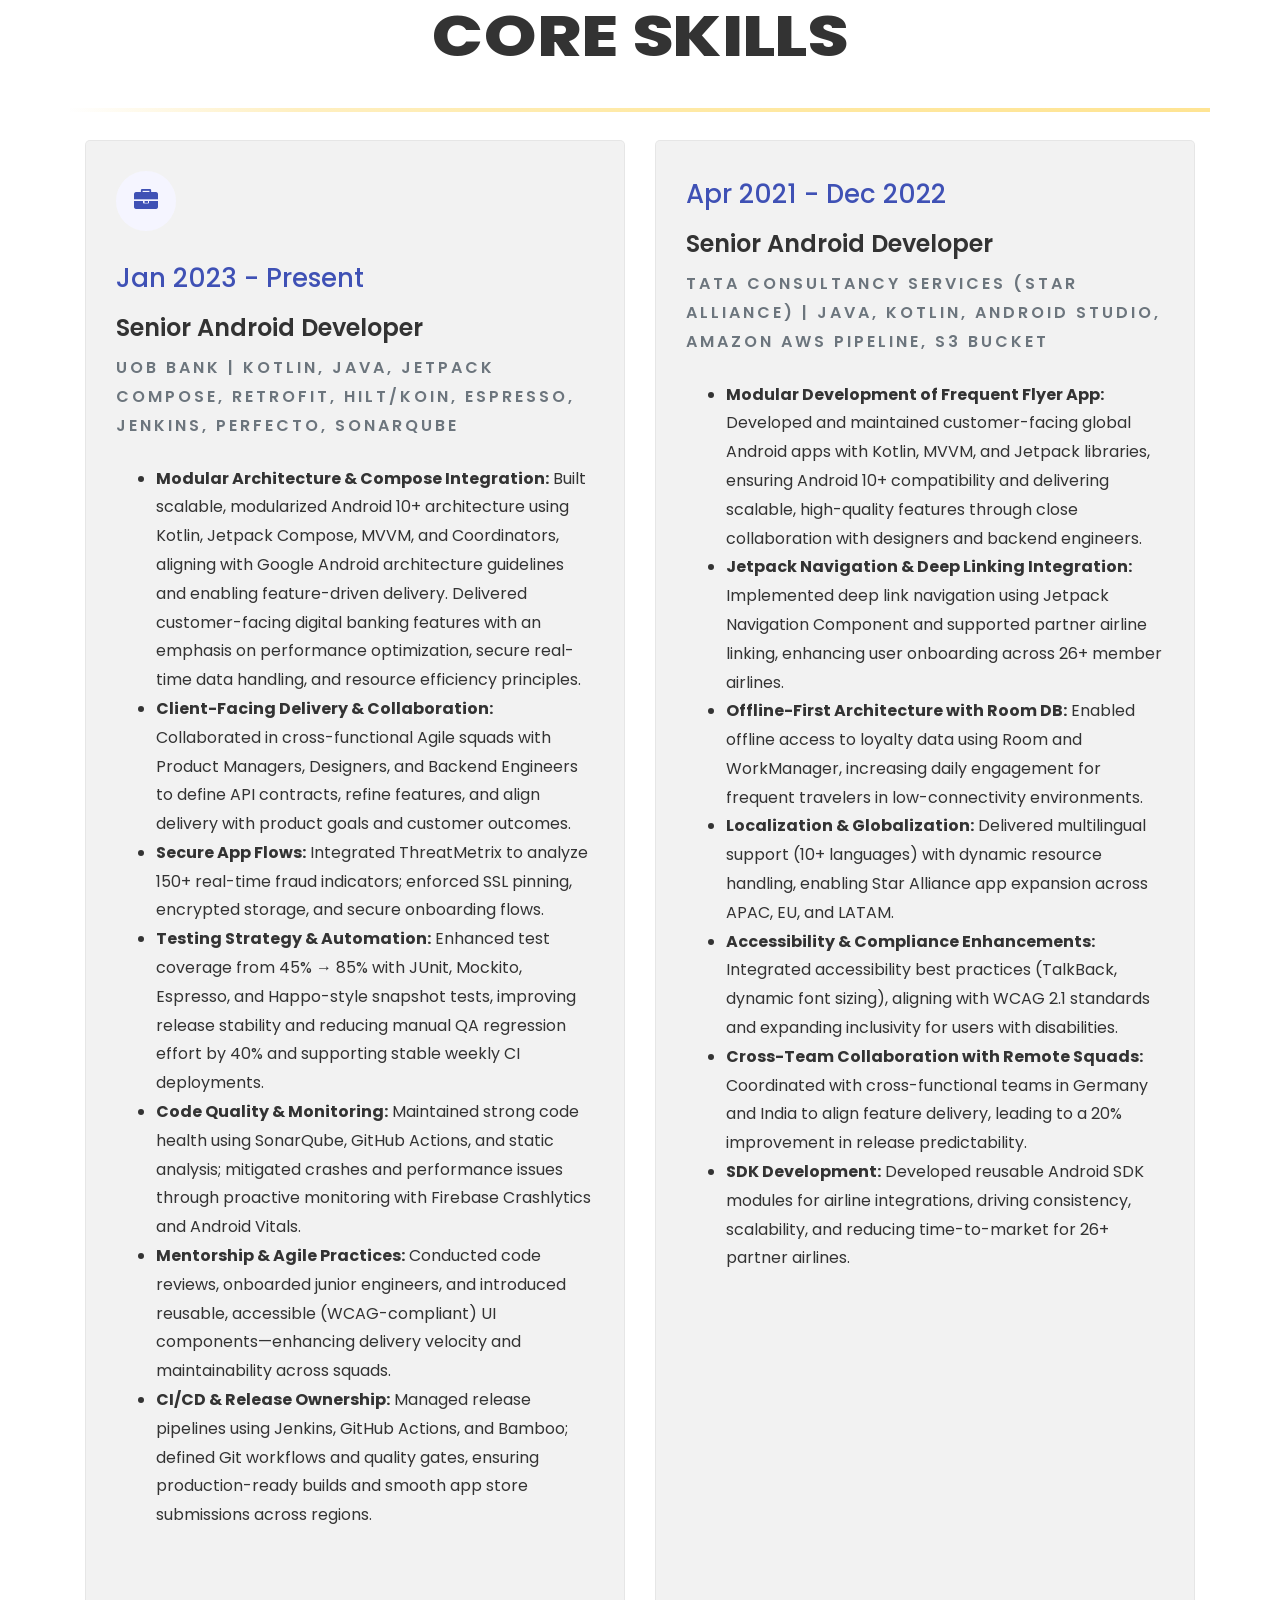
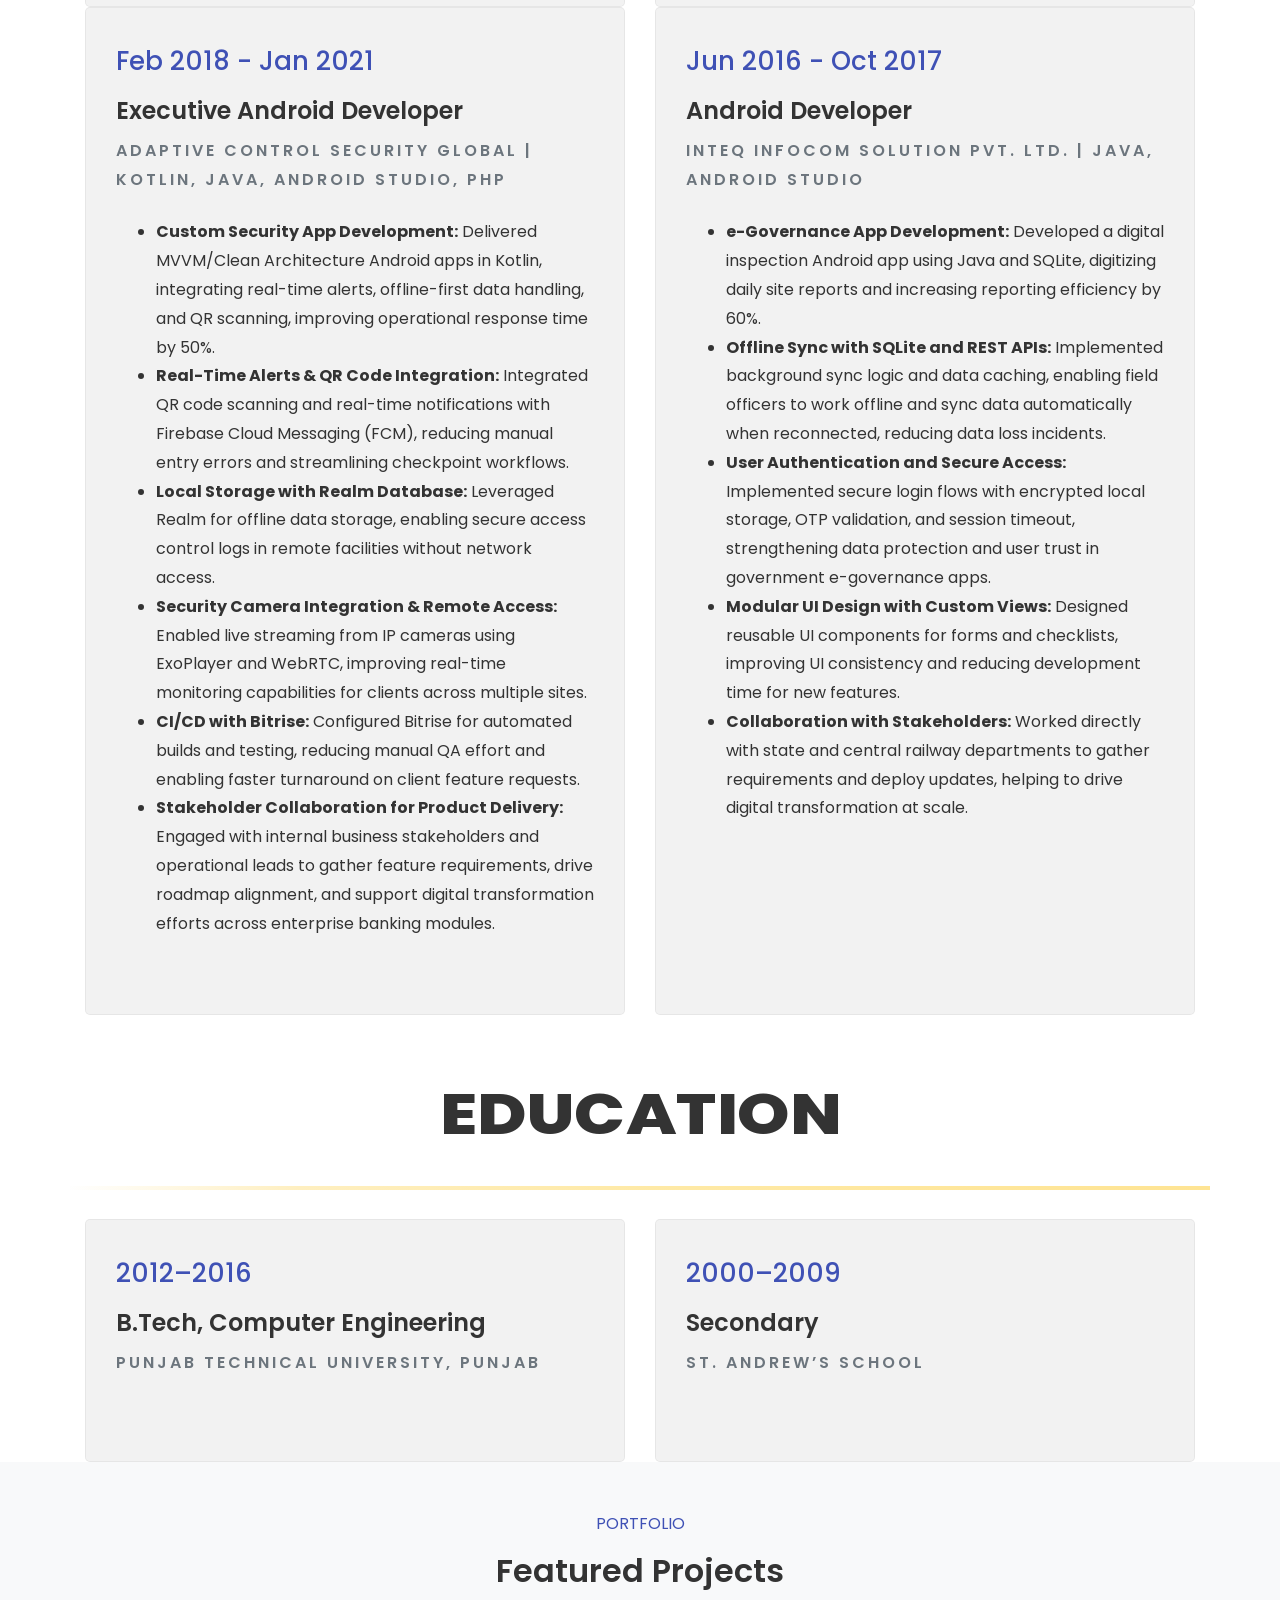
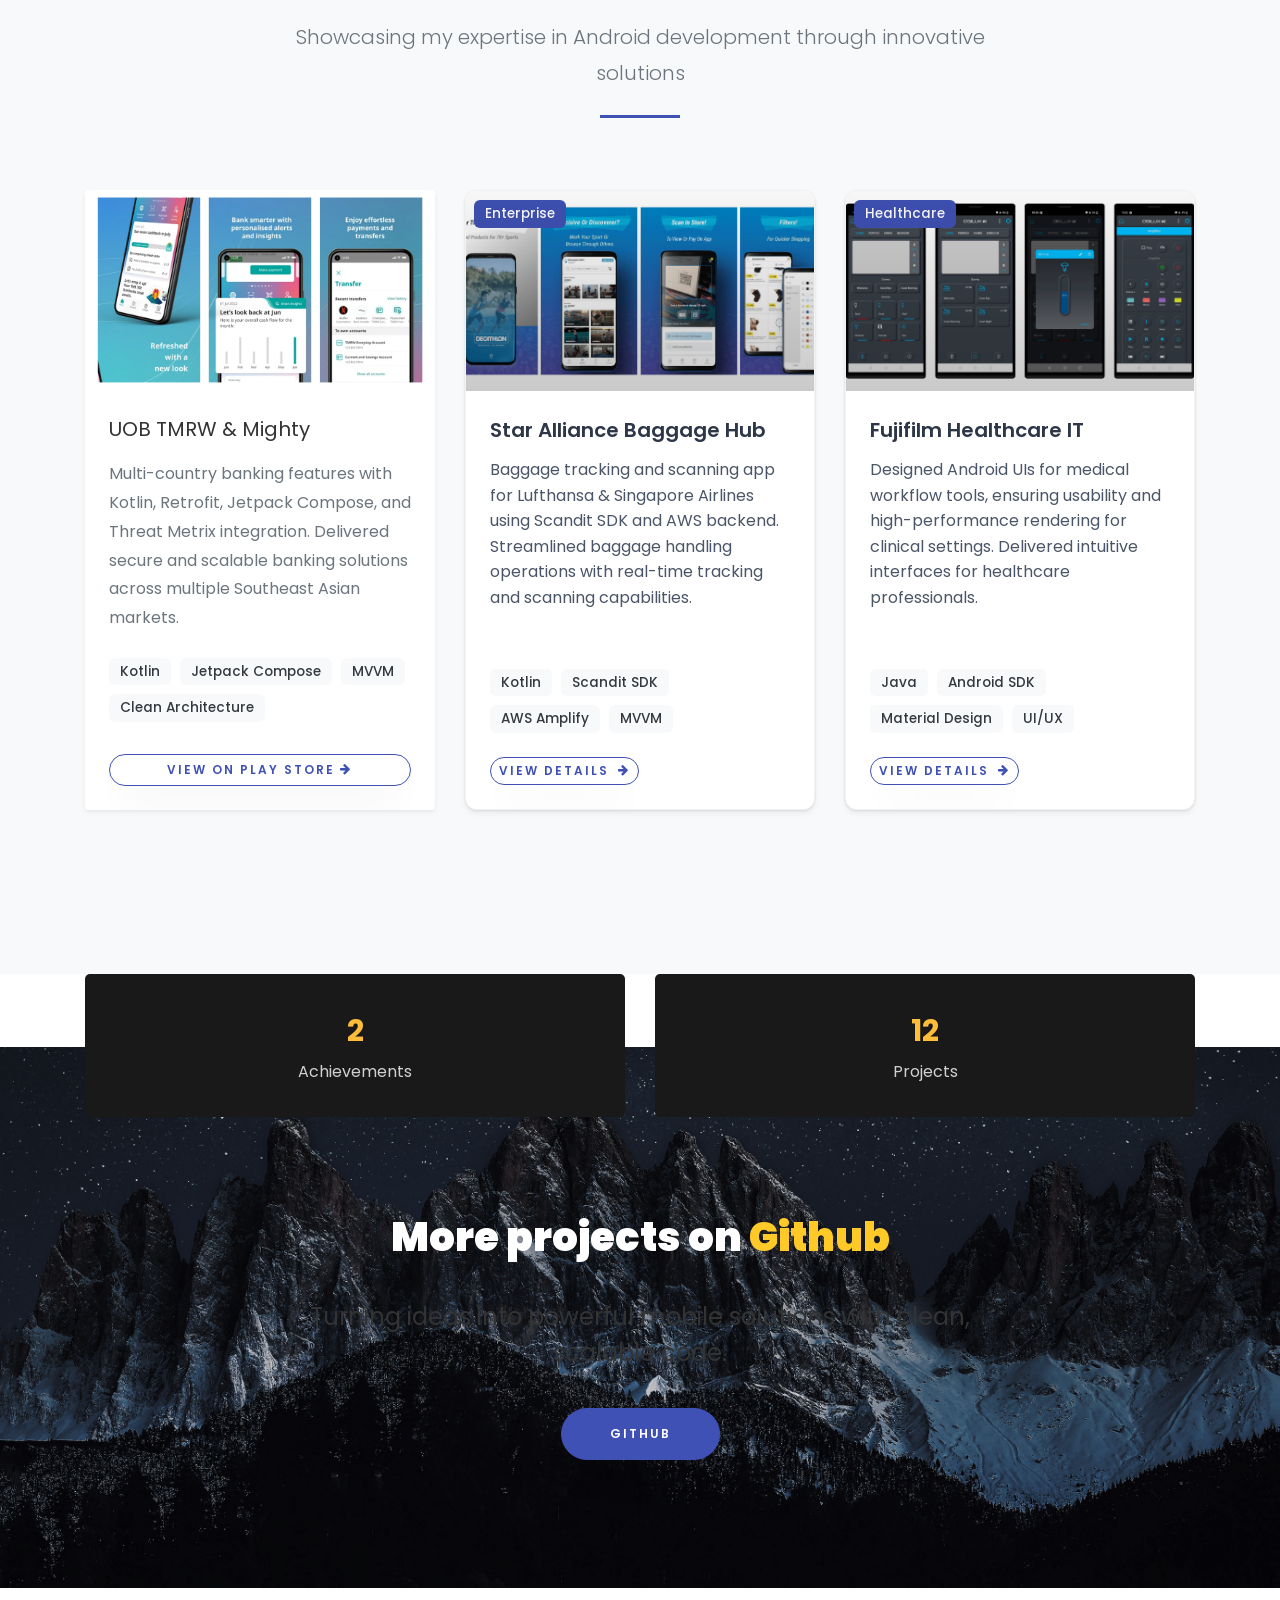
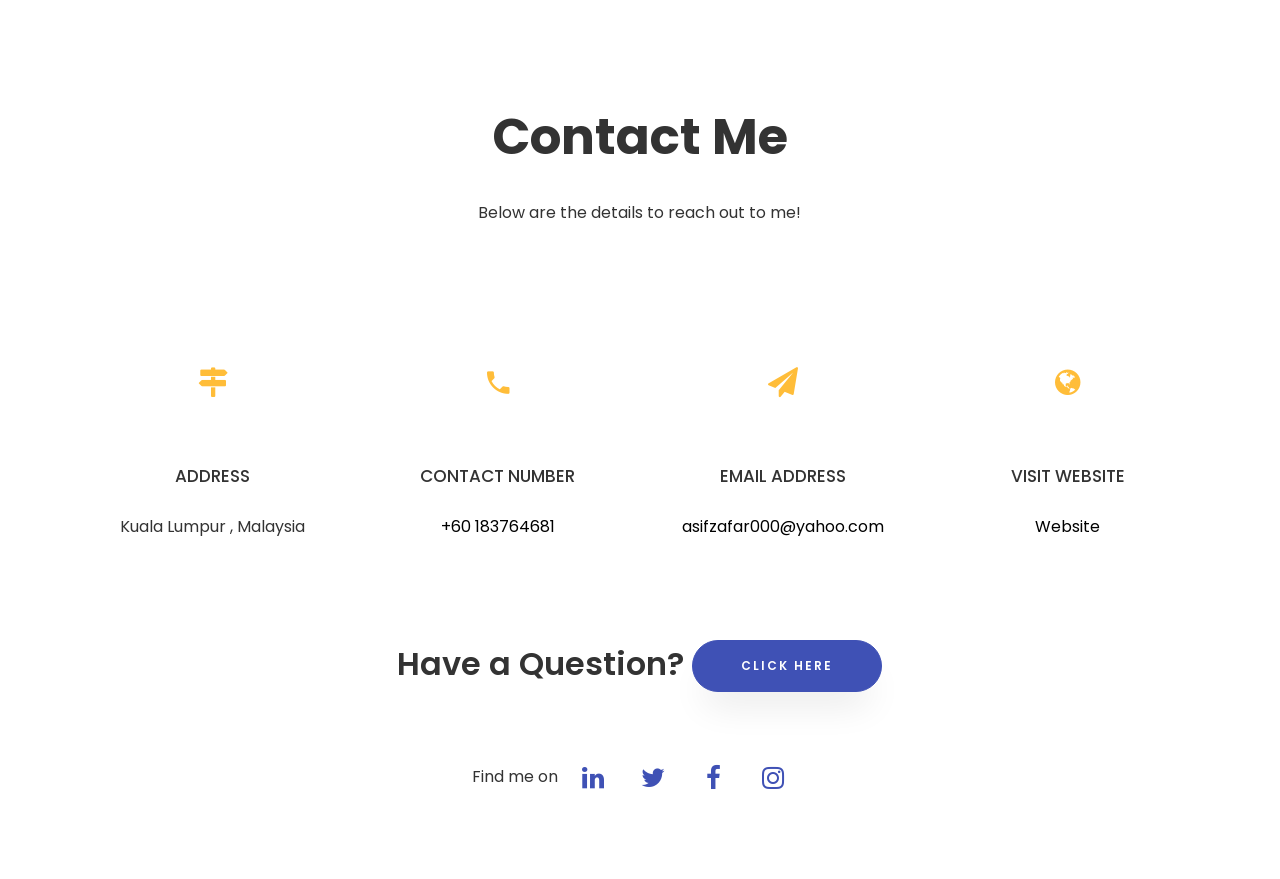
==== commit 701a287a: "audio introduction added audio introduction added" ====
--- a/index.html
+++ b/index.html
@@ -488,6 +488,25 @@
 								</div>
 								
 								<p class="lead mb-4">Senior Android Engineer with 8+ years of experience building and scaling Kotlin-based Android apps using Jetpack Compose, MVVM, and modular architectures. Skilled in Coroutines, Flow, and RxJava for reactive programming, with expertise in secure app development (SSL pinning, PCI DSS, fraud detection) and CI/CD pipelines. Proven track record delivering customer-facing apps to the Play Store in cross-functional Agile squads, with strong focus on product outcomes, clean code, and mentoring Android teams.</p>
+
+                                <!-- Audio Introduction -->
+                                <div class="bg-light p-4 rounded-3 mb-4">
+                                    <h5 class="mb-3 fw-bold d-flex align-items-center">
+                                        <i class="icon-mic text-primary me-2"></i>
+                                        Listen to My Introduction
+                                    </h5>
+                                    <div class="audio-player">
+                                        <audio id="introduction-audio" controls style="width: 100%; max-width: 400px;">
+                                            <source src="audio/introduction.m4a" type="audio/mp4">
+                                            Your browser does not support the audio element.
+                                        </audio>
+                                        <p class="small text-muted mt-2 mb-0">
+                                            <a href="audio/introduction.m4a" target="_blank" download class="text-primary">
+                                                <i class="icon-download"></i> Download audio
+                                            </a>
+                                        </p>
+                                    </div>
+                                </div>
 								
 								<div class="achievements bg-light p-4 rounded-3 mb-4">
 									<h5 class="mb-3 fw-bold">Key Achievements</h5>
@@ -933,7 +952,72 @@
 	<script src="js/jquery.animateNumber.min.js"></script>
 	<script src="js/scrollax.min.js"></script>
 
-	<script src="js/main.js"></script>
+	<script>
+    // Audio Player Functionality
+    document.addEventListener('DOMContentLoaded', function() {
+        const audio = document.getElementById('introduction-audio');
+        const playPauseBtn = document.querySelector('.play-pause-btn');
+        const playIcon = playPauseBtn.querySelector('i');
+        const progressBar = document.querySelector('.progress-bar');
+        const currentTimeEl = document.querySelector('.current-time');
+        const durationEl = document.querySelector('.duration');
+        const progressContainer = document.querySelector('.progress');
+
+        // Format time in seconds to MM:SS
+        function formatTime(seconds) {
+            const minutes = Math.floor(seconds / 60);
+            seconds = Math.floor(seconds % 60);
+            return `${minutes}:${seconds < 10 ? '0' : ''}${seconds}`;
+        }
+
+        // Update the progress bar and time
+        function updateProgress() {
+            const { currentTime, duration } = audio;
+            const progressPercent = (currentTime / duration) * 100;
+            progressBar.style.width = `${progressPercent}%`;
+            currentTimeEl.textContent = formatTime(currentTime);
+        }
+
+        // Set the duration when metadata is loaded
+        audio.addEventListener('loadedmetadata', function() {
+            durationEl.textContent = formatTime(audio.duration);
+        });
+
+        // Update progress as audio plays
+        audio.addEventListener('timeupdate', updateProgress);
+
+        // Click on progress bar to seek
+        progressContainer.addEventListener('click', function(e) {
+            const width = this.clientWidth;
+            const clickX = e.offsetX;
+            const duration = audio.duration;
+            audio.currentTime = (clickX / width) * duration;
+        });
+
+        // Play/Pause button click
+        playPauseBtn.addEventListener('click', function() {
+            if (audio.paused) {
+                audio.play();
+                playIcon.classList.remove('icon-play');
+                playIcon.classList.add('icon-pause');
+            } else {
+                audio.pause();
+                playIcon.classList.remove('icon-pause');
+                playIcon.classList.add('icon-play');
+            }
+        });
+
+        // Update button when audio ends
+        audio.addEventListener('ended', function() {
+            playIcon.classList.remove('icon-pause');
+            playIcon.classList.add('icon-play');
+            progressBar.style.width = '0%';
+            currentTimeEl.textContent = '0:00';
+        });
+    });
+</script>
+
+<script src="js/main.js"></script>
 
 </body>
 
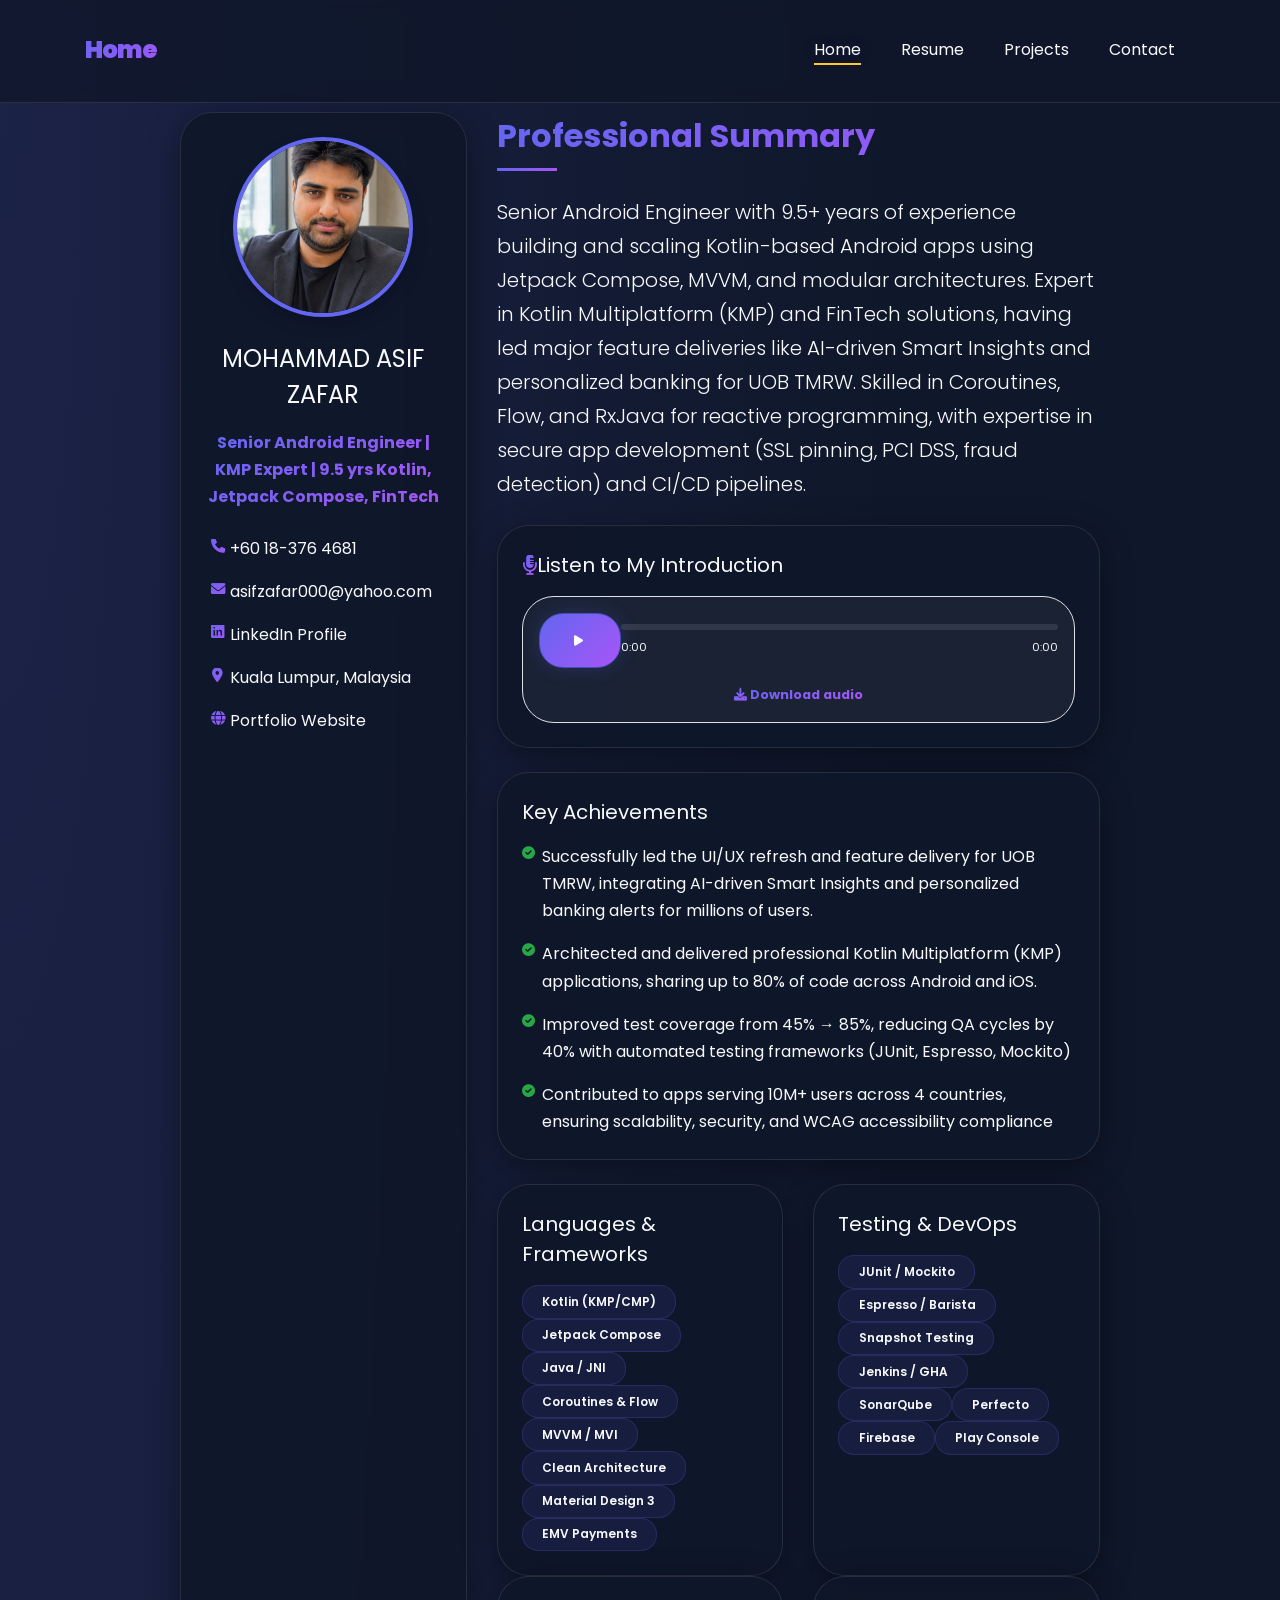
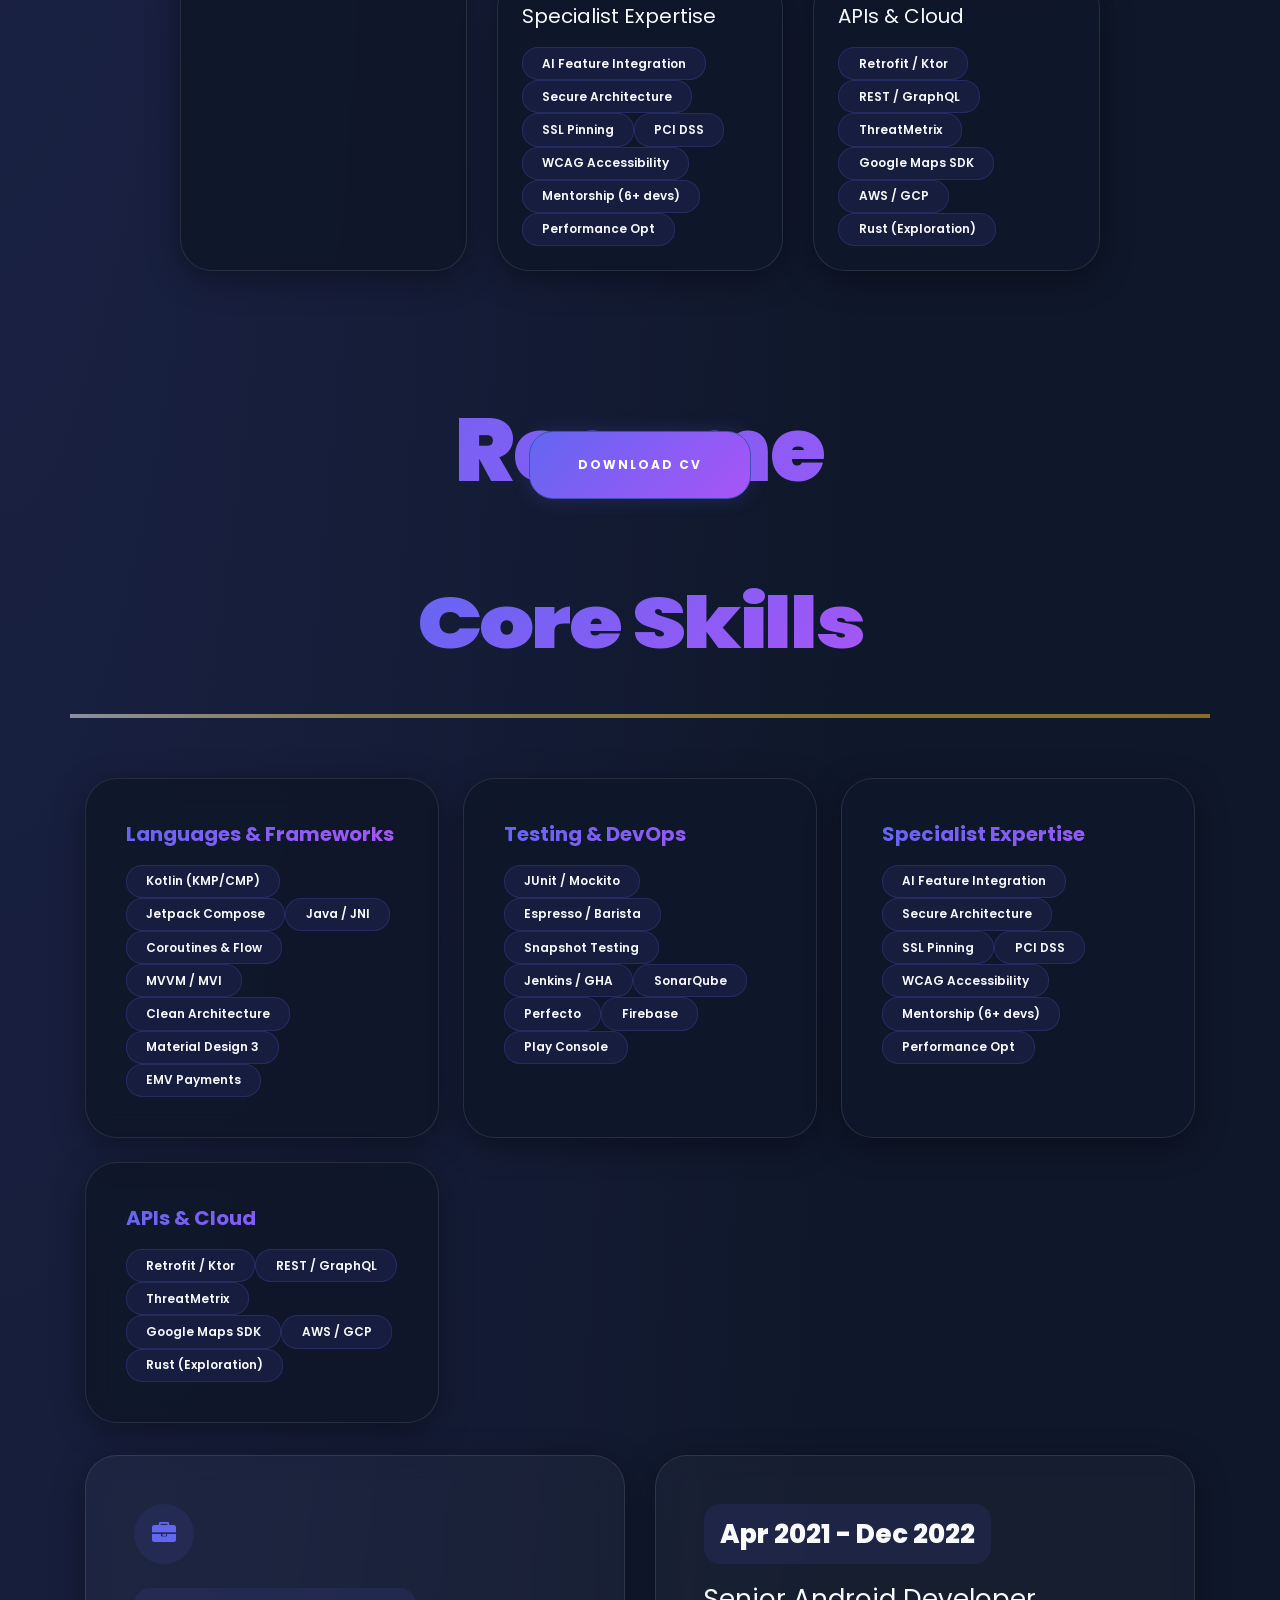
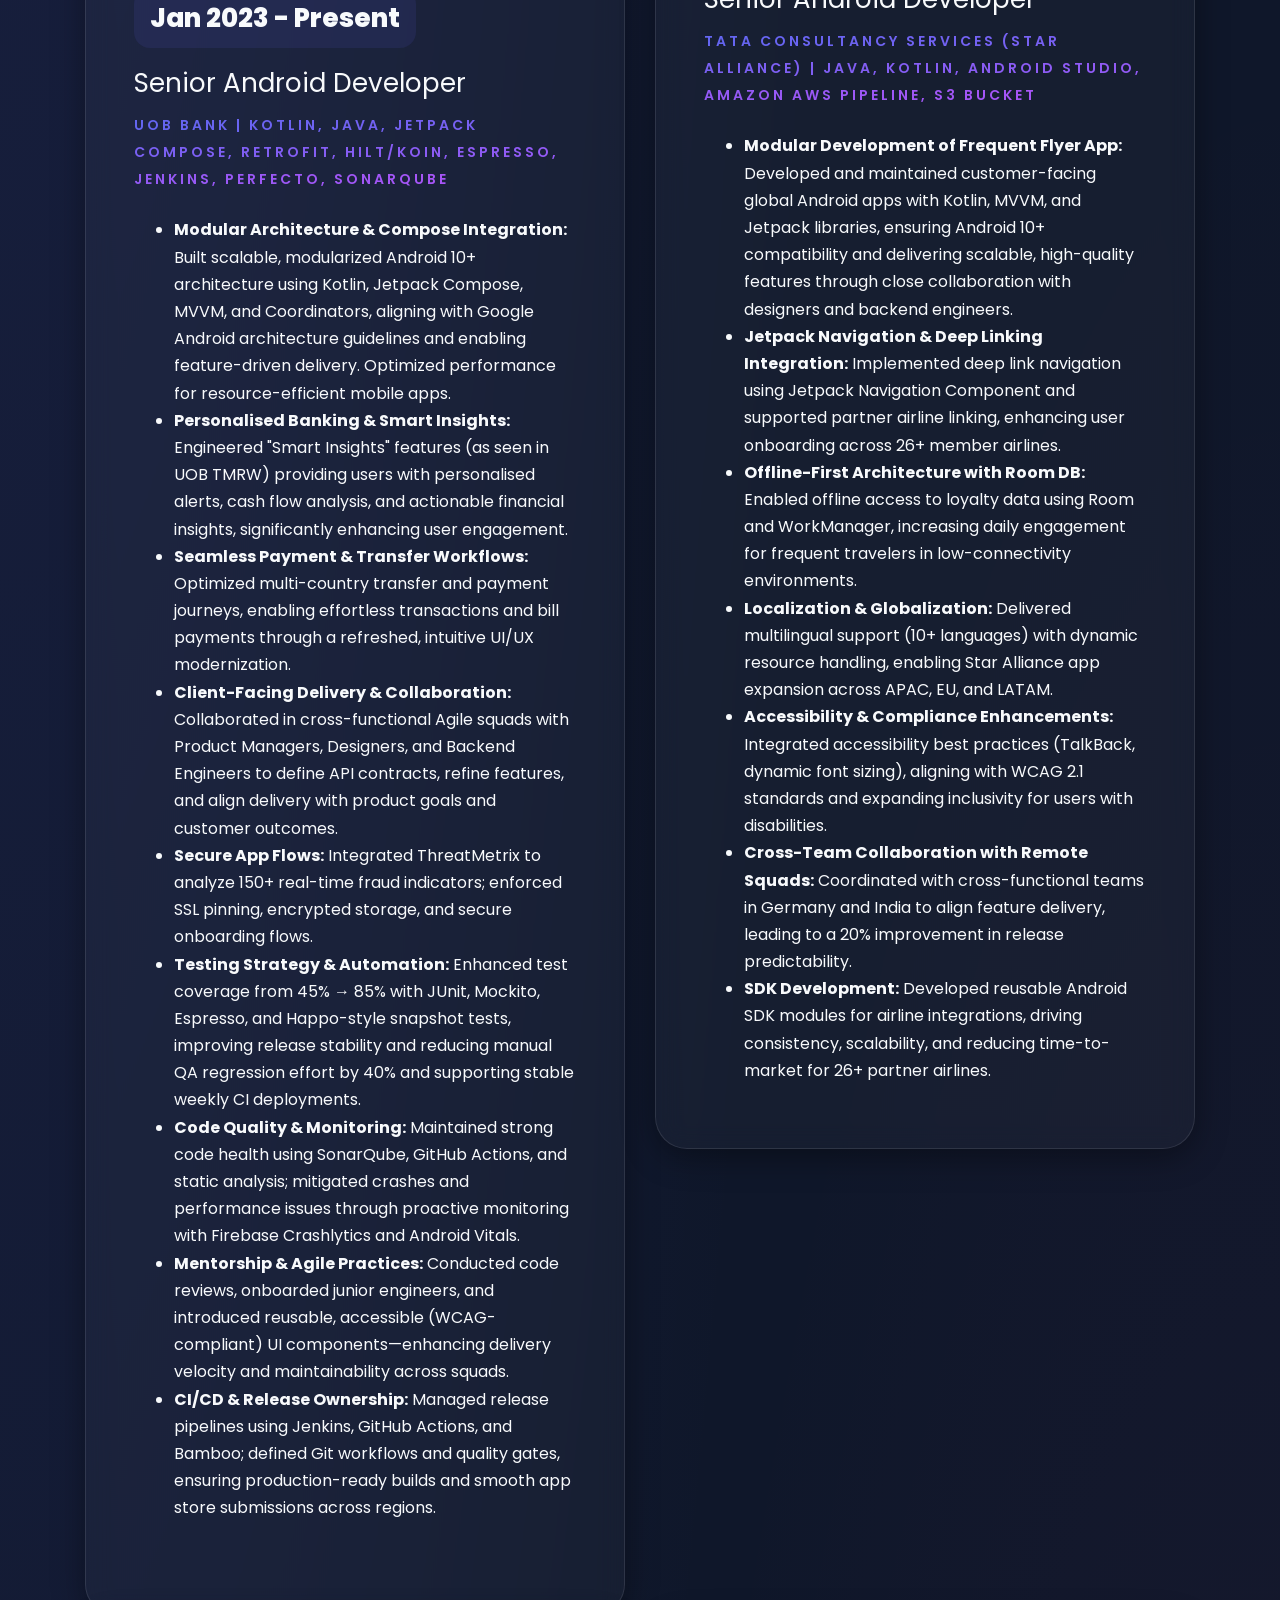
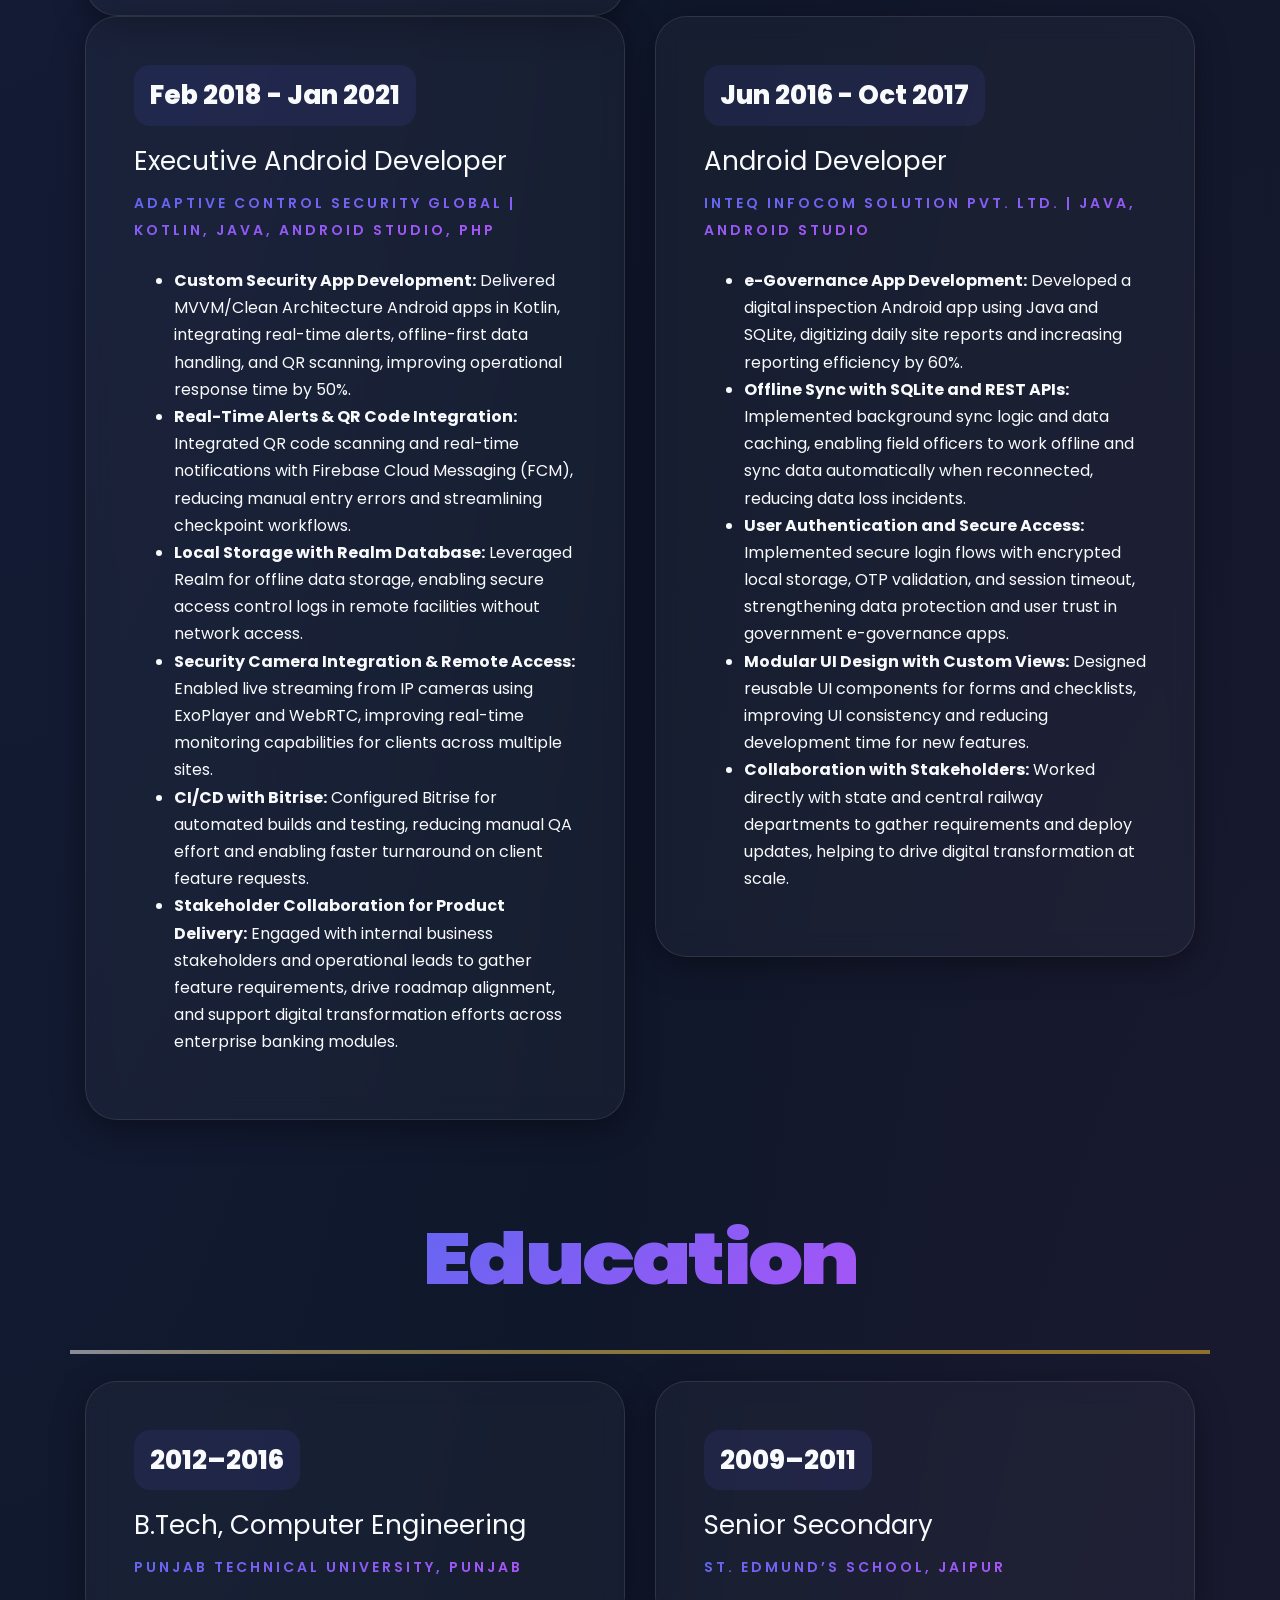
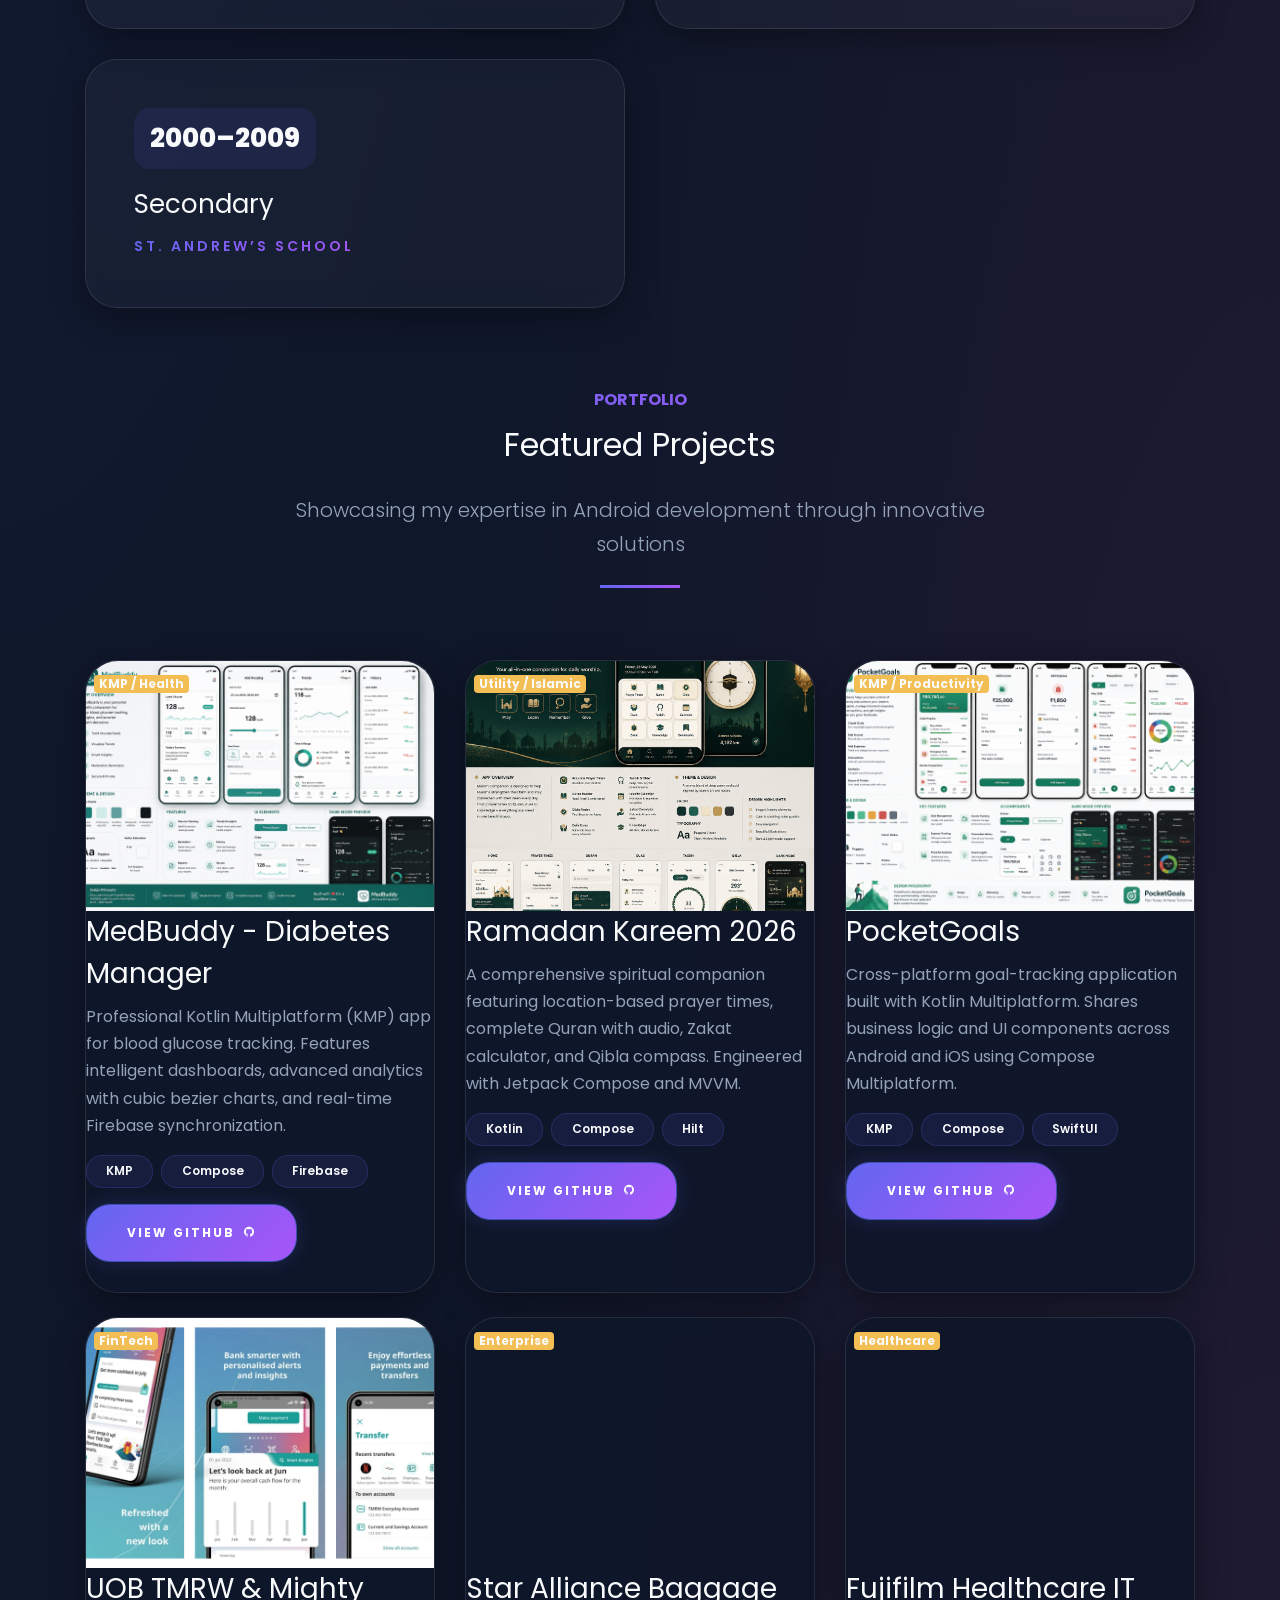
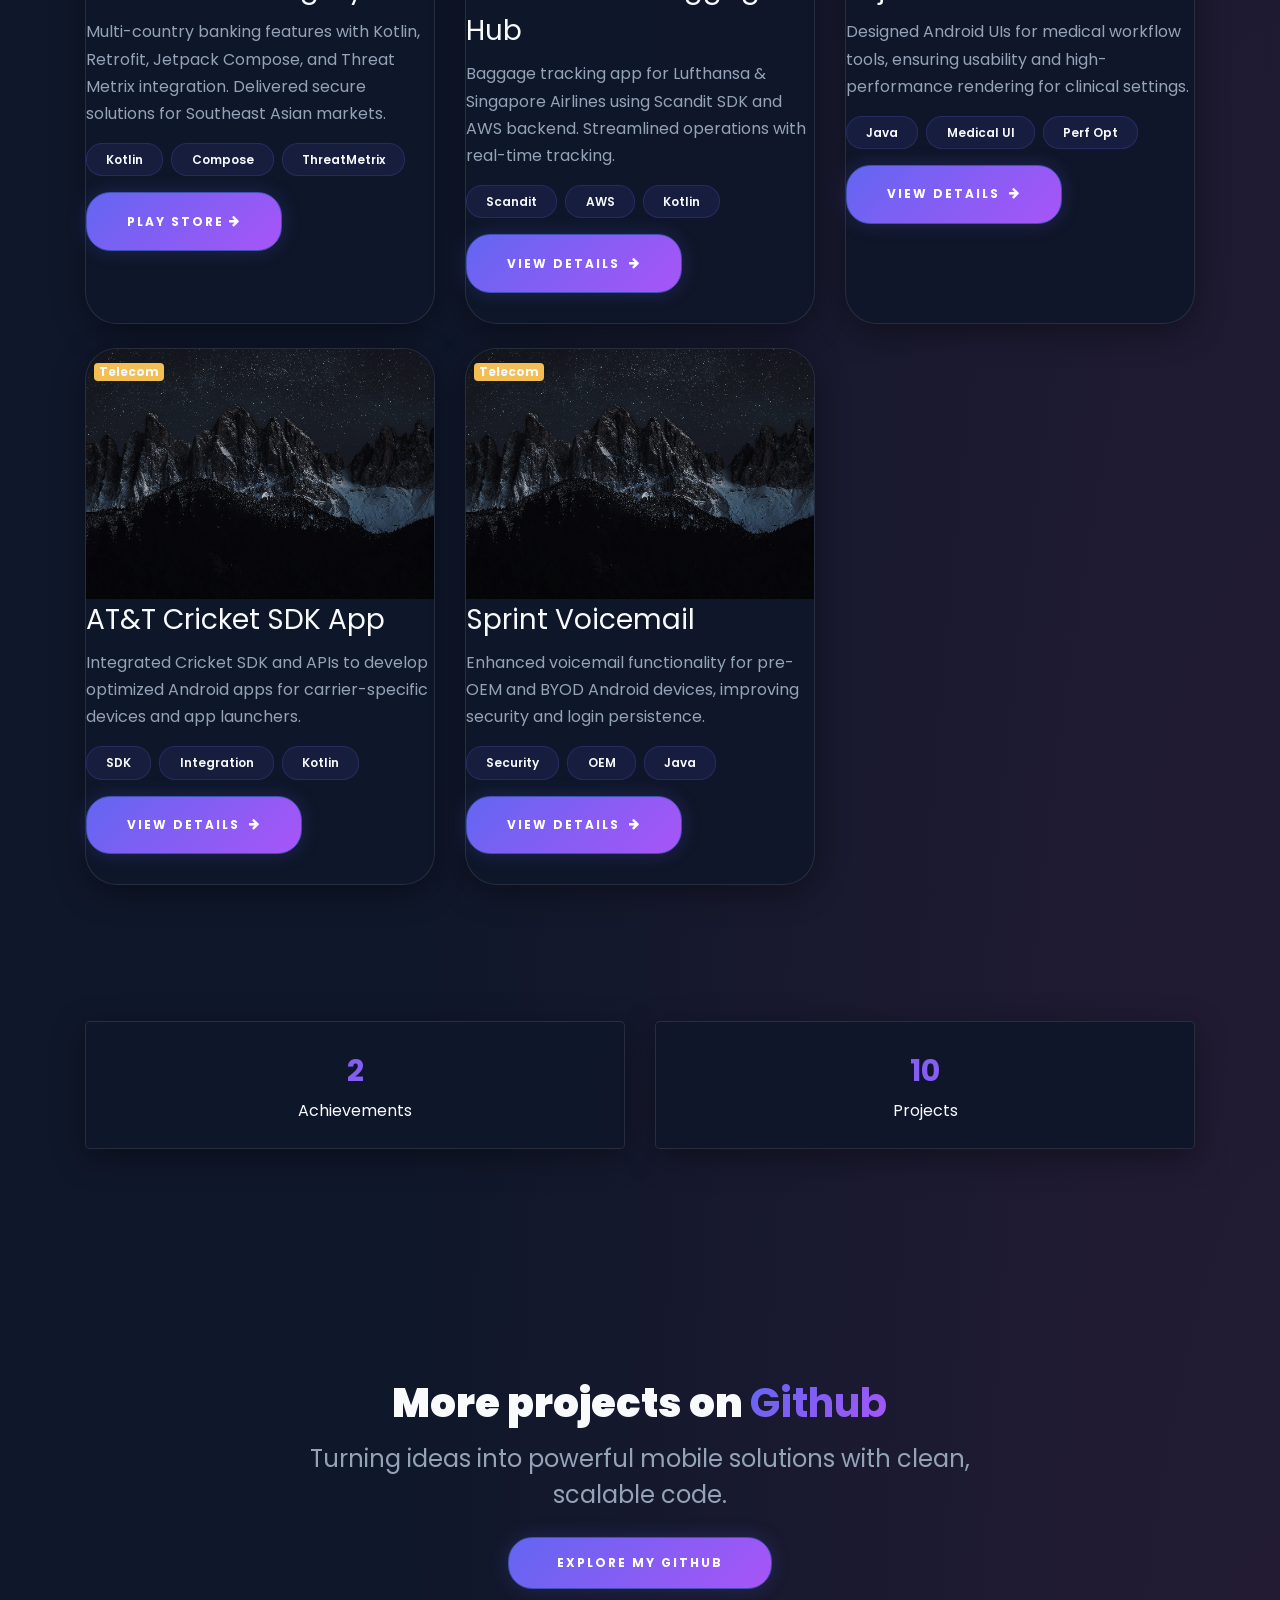
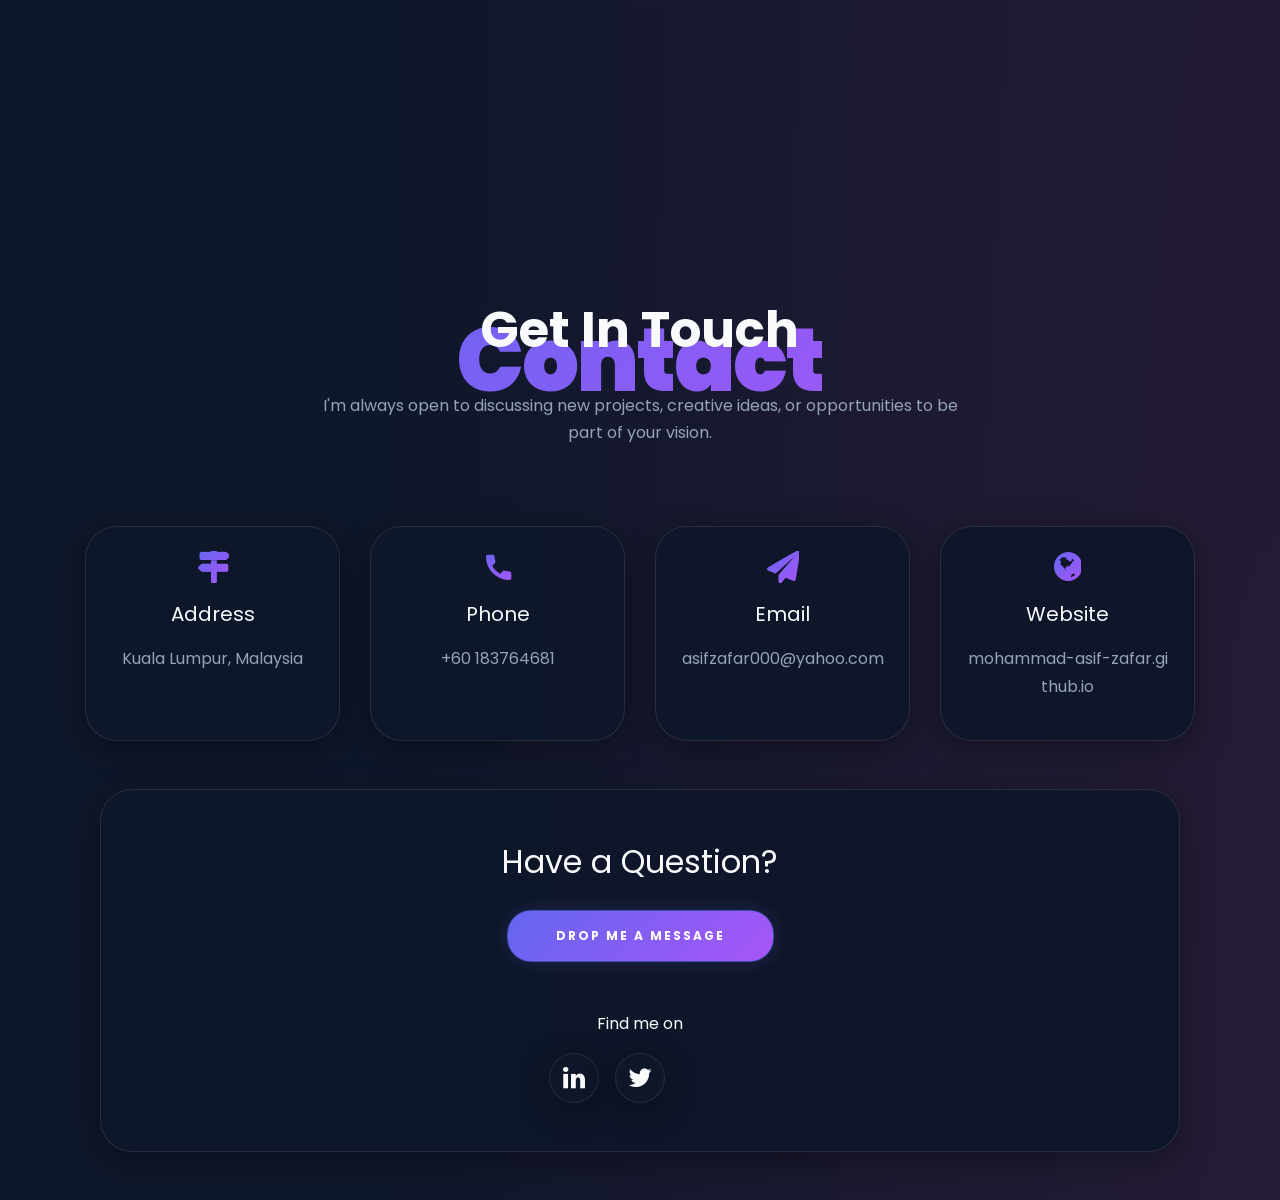
==== commit 3c58bc8a: "updates" ====
--- a/index.html
+++ b/index.html
@@ -22,391 +22,316 @@
 	<link rel="stylesheet" href="css/flaticon.css">
 	<link rel="stylesheet" href="css/icomoon.css">
 	<link rel="stylesheet" href="css/style.css">
+    <link rel="stylesheet" href="https://cdnjs.cloudflare.com/ajax/libs/font-awesome/6.0.0/css/all.min.css">
 
 
 
 	<style>
-        /* Global Styles */
+        /* Advanced Modern Design Theme */
+        :root {
+            --primary-gradient: linear-gradient(135deg, #6366f1 0%, #a855f7 100%);
+            --primary-color: #6366f1;
+            --primary-dark: #4f46e5;
+            --secondary-color: #ec4899;
+            --bg-dark: #0f172a;
+            --bg-card: rgba(15, 23, 42, 0.9);
+            --text-main: #f8fafc;
+            --text-muted: #94a3b8;
+            --border-glass: rgba(255, 255, 255, 0.1);
+            --shadow-glow: 0 0 20px rgba(99, 102, 241, 0.2);
+            --transition: all 0.4s cubic-bezier(0.23, 1, 0.32, 1);
+        }
+
         body {
+            background-color: var(--bg-dark) !important;
+            background-image:
+                radial-gradient(at 0% 0%, rgba(99, 102, 241, 0.15) 0px, transparent 50%),
+                radial-gradient(at 100% 100%, rgba(236, 72, 153, 0.1) 0px, transparent 50%);
+            color: var(--text-main) !important;
+            font-family: 'Poppins', sans-serif;
             overflow-x: hidden;
-        }
-        
-        /* Section Spacing */
+            line-height: 1.7;
+        }
+
+        /* Force dark theme visibility */
+        .ftco-about, .ftco-section, .container, .row {
+            background: transparent !important;
+        }
+
+        .text-main, p, span:not(.icon), li {
+            color: var(--text-main) !important;
+        }
+
+        .text-muted {
+            color: var(--text-muted) !important;
+        }
+
+        /* Glassmorphism Sections */
         section {
-            padding: 5rem 0;
-            position: relative;
-        }
-        
+            padding: 8rem 0;
+            background: transparent !important;
+        }
+
+        .col-lg-4, .col-lg-8, .col-lg-10 {
+            background: transparent !important;
+        }
+
+        .glass-card {
+            background: var(--bg-card) !important;
+            backdrop-filter: blur(12px);
+            -webkit-backdrop-filter: blur(12px);
+            border: 1px solid var(--border-glass);
+            border-radius: 2rem;
+            box-shadow: 0 8px 32px 0 rgba(0, 0, 0, 0.37);
+        }
+
         /* Typography */
         h1.big, h1.big-2, h1.big-4 {
-            font-size: 3.5rem;
-            margin-bottom: 1.5rem;
-            font-weight: 800;
-            text-transform: uppercase;
-        }
-        
-        h2 {
+            font-size: 4.5rem;
+            font-weight: 900;
+            background: var(--primary-gradient);
+            -webkit-background-clip: text;
+            -webkit-text-fill-color: transparent;
+            letter-spacing: -2px;
             margin-bottom: 2rem;
-            font-weight: 600;
-        }
-        
-        /* Home Section */
-        .about-mf .box-shadow-full {
-            padding: 4rem 2rem;
-            box-shadow: 0 0.5rem 1rem rgba(0, 0, 0, 0.1);
-            border-radius: 0.5rem;
-            background: #fff;
-            margin-top: 2rem;
-        }
-
-        .about-img {
-            position: relative;
-            margin-bottom: 2rem;
-            text-align: center;
-        }
-
-        .about-img img {
-            max-width: 100%;
-            height: auto;
-            border-radius: 0.5rem;
-            box-shadow: 0 0.5rem 1rem rgba(0, 0, 0, 0.1);
-        }
-
-        /* Skills Section */
-        .skill-mf .progress {
-            margin: 1rem 0 1.5rem 0;
-            border-radius: 0.5rem;
-            height: 0.8rem;
-            background-color: #f1f1f1;
-            overflow: visible;
-        }
-
-        .skill-mf .progress .progress-bar {
-            height: 0.8rem;
-            background-color: #3f51b5;
-            border-radius: 0.5rem;
-            position: relative;
-            transition: width 1s ease-in-out;
-        }
-
-        /* Typing Animation */
-        #typing-animation {
-            position: relative;
-            font-size: 2.5rem;
+        }
+
+        h1, h2, h3, h4, h5, h6, p, span, li, a {
+            color: var(--text-main) !important;
+        }
+
+        .text-primary, .text-primary * {
+            color: var(--primary-color) !important;
+            background: var(--primary-gradient);
+            -webkit-background-clip: text;
+            -webkit-text-fill-color: transparent;
             font-weight: 700;
-            color: #fff;
-            min-height: 4rem;
-            display: inline-block;
-            margin: 1rem 0;
-        }
-
-        @keyframes typing {
-            from { width: 0; }
-            to { width: 100%; }
-        }
-
-        @keyframes typing-cursor {
-            from, to { border-color: transparent; }
-            50% { border-color: #fff; }
-        }
-
-        /* Project Cards */
-        .blog-entry {
-            margin-bottom: 2rem;
-            transition: all 0.3s cubic-bezier(0.4, 0, 0.2, 1);
-            height: 100%;
-            background: #fff;
-            border-radius: 0.75rem;
-            overflow: hidden;
-            box-shadow: 0 4px 6px rgba(0, 0, 0, 0.05), 0 1px 3px rgba(0, 0, 0, 0.1);
-            border: 1px solid rgba(0, 0, 0, 0.05);
-            display: flex;
-            flex-direction: column;
-        }
-
-        .blog-entry:hover {
-            transform: translateY(-5px);
-            box-shadow: 0 10px 20px rgba(0, 0, 0, 0.1), 0 6px 6px rgba(0, 0, 0, 0.05);
-        }
-
-        .blog-entry .block-20 {
-            height: 200px;
-            background-size: cover;
-            background-position: center center;
-            background-repeat: no-repeat;
+        }
+
+        .text-main { color: var(--text-main) !important; }
+        .text-muted { color: var(--text-muted) !important; }
+
+        /* Navigation */
+        .ftco_navbar {
+            background: rgba(15, 23, 42, 0.8) !important;
+            backdrop-filter: blur(10px);
+            border-bottom: 1px solid var(--border-glass);
+            padding: 1.2rem 0;
+        }
+
+        .ftco_navbar .navbar-brand {
+            font-weight: 900;
+            letter-spacing: -1px;
+            background: var(--primary-gradient);
+            -webkit-background-clip: text;
+            -webkit-text-fill-color: transparent;
+        }
+
+        .ftco_navbar .nav-link {
+            color: var(--text-main) !important;
+            font-weight: 500;
+            opacity: 0.8;
+            transition: var(--transition);
+        }
+
+        .ftco_navbar .nav-link:hover, .ftco_navbar .nav-link.active {
+            opacity: 1;
+            color: var(--primary-color) !important;
+            text-shadow: var(--shadow-glow);
+        }
+
+        /* Bento Grid Skills */
+        .bento-grid {
+            display: grid;
+            grid-template-columns: repeat(auto-fit, minmax(280px, 1fr));
+            gap: 1.5rem;
+            padding: 2rem 0;
+        }
+
+        .bento-item {
+            padding: 2.5rem;
+            transition: var(--transition);
+            border: 1px solid var(--border-glass);
             position: relative;
             overflow: hidden;
-        }
-
-        .blog-entry .block-20::after {
+            background: var(--bg-card);
+        }
+
+        .bento-item::before {
             content: '';
             position: absolute;
-            top: 0;
-            left: 0;
-            right: 0;
-            bottom: 0;
-            background: linear-gradient(to bottom, rgba(0,0,0,0.1) 0%, rgba(0,0,0,0.7) 100%);
-            opacity: 0.3;
-            transition: opacity 0.3s ease;
-        }
-
-        .blog-entry:hover .block-20::after {
-            opacity: 0.5;
-        }
-
-        .blog-entry .text {
-            padding: 1.5rem;
-            flex: 1;
+            top: 0; left: 0; width: 100%; height: 100%;
+            background: var(--primary-gradient);
+            opacity: 0;
+            transition: var(--transition);
+            z-index: 0;
+        }
+
+        .bento-item:hover {
+            transform: scale(1.02) translateY(-5px);
+            border-color: rgba(99, 102, 241, 0.5);
+            box-shadow: var(--shadow-glow);
+        }
+
+        .bento-item * { position: relative; z-index: 1; }
+
+        /* Project Cards 2.0 */
+        .blog-entry {
+            background: var(--bg-card) !important;
+            border: 1px solid var(--border-glass);
+            border-radius: 2rem;
+            transition: var(--transition);
+            height: 100%;
+        }
+
+        .blog-entry:hover {
+            transform: translateY(-15px) rotateX(5deg);
+            box-shadow: 0 25px 50px -12px rgba(0, 0, 0, 0.5);
+            border-color: var(--primary-color);
+        }
+
+        .blog-entry .block-20 {
+            height: 250px;
+            border-radius: 2rem 2rem 0 0;
+            filter: grayscale(20%);
+            transition: var(--transition);
+        }
+
+        .blog-entry:hover .block-20 {
+            filter: grayscale(0%);
+            transform: scale(1.05);
+        }
+
+        /* Modern Audio Player */
+        .audio-player {
+            background: rgba(255, 255, 255, 0.05) !important;
+            border: 1px solid var(--border-glass);
+            border-radius: 2rem;
+        }
+
+        .play-pause-btn {
+            background: var(--primary-gradient);
+            border: none;
+            width: 55px; height: 55px;
+            border-radius: 50%;
+            display: flex; align-items: center; justify-content: center;
+            box-shadow: var(--shadow-glow);
+            transition: var(--transition);
+        }
+
+        .play-pause-btn:hover {
+            transform: scale(1.1) rotate(15deg);
+        }
+
+        /* Resume Experience */
+        .resume-wrap {
+            background: rgba(255, 255, 255, 0.03) !important;
+            border-radius: 2rem;
+            border: 1px solid var(--border-glass);
+            padding: 3rem;
+            transition: var(--transition);
+        }
+
+        .resume-wrap:hover {
+            background: rgba(255, 255, 255, 0.05) !important;
+            border-color: var(--primary-color);
+        }
+
+        .resume-wrap .date {
+            color: var(--primary-color);
+            font-weight: 800;
+            background: rgba(99, 102, 241, 0.1);
+            padding: 0.5rem 1rem;
+            border-radius: 1rem;
+            display: inline-block;
+        }
+
+        /* Badges */
+        .badge-tech {
+            background: rgba(99, 102, 241, 0.1) !important;
+            color: var(--primary-color) !important;
+            border: 1px solid rgba(99, 102, 241, 0.2);
+            padding: 0.6rem 1.2rem;
+            font-weight: 600;
+            border-radius: 1rem;
+            transition: var(--transition);
+        }
+
+        .badge-tech:hover {
+            background: var(--primary-color) !important;
+            color: white !important;
+            transform: translateY(-3px);
+        }
+
+        /* Buttons */
+        .btn-primary {
+            background: var(--primary-gradient) !important;
+            border: none;
+            border-radius: 1.5rem;
+            padding: 1.2rem 2.5rem;
+            font-weight: 700;
+            transition: var(--transition);
+            box-shadow: var(--shadow-glow);
+        }
+
+        .btn-primary:hover {
+            transform: scale(1.05);
+            box-shadow: 0 0 30px rgba(99, 102, 241, 0.4);
+        }
+
+        /* Custom Scrollbar */
+        ::-webkit-scrollbar { width: 10px; }
+        ::-webkit-scrollbar-track { background: var(--bg-dark); }
+        ::-webkit-scrollbar-thumb { background: var(--primary-gradient); border-radius: 5px; }
+
+        /* Spacing and Alignment Fixes */
+        .contact-info .d-flex {
+            word-break: break-all;
+            align-items: flex-start !important;
+        }
+
+        .contact-info i {
+            margin-top: 5px;
+            font-size: 0.9rem;
+            min-width: 25px; /* Ensures consistent alignment regardless of icon width */
+            text-align: center;
+        }
+
+        .achievements .d-flex {
+            align-items: flex-start !important;
+        }
+
+        .achievements i {
+            margin-top: 6px;
+            font-size: 0.8rem;
+            min-width: 20px;
+        }
+
+        .tech-tags {
             display: flex;
-            flex-direction: column;
-        }
-
-        .blog-entry .text h3 {
-            font-size: 1.25rem;
-            margin-bottom: 0.75rem;
-            font-weight: 600;
-            color: #2d3748;
-        }
-
-        .blog-entry .text p {
-            color: #4a5568;
-            margin-bottom: 1.25rem;
-            line-height: 1.6;
-            flex-grow: 1;
-        }
-
-        .badge {
-            font-weight: 500;
-            padding: 0.35em 0.65em;
-            font-size: 0.75em;
-            border-radius: 0.25rem;
-            margin-right: 0.4em;
-            margin-bottom: 0.5em;
-            display: inline-block;
-            transition: all 0.2s ease;
-        }
-
-        .badge.bg-primary {
-            background-color: #3f51b5 !important;
-        }
-
-        .btn-outline-primary {
-            color: #3f51b5;
-            border-color: #3f51b5;
-            transition: all 0.3s ease;
-            align-self: flex-start;
-            margin-top: auto;
-        }
-
-        .btn-outline-primary:hover {
-            background-color: #3f51b5;
-            color: white;
-            transform: translateY(-1px);
-        }
-
-        /* Resume Section */
-        /* About Section Styles */
-        .contact-info i {
-            min-width: 24px;
-            text-align: center;
-        }
-        
-        .social-links a {
-            transition: all 0.3s ease;
-        }
-        
-        .social-links a:hover {
-            transform: translateY(-3px);
-            color: #303f9f !important;
-        }
-        
-        .achievements li {
-            position: relative;
-            padding-left: 1.5rem;
-        }
-        
-        .achievements i {
-            position: absolute;
-            left: 0;
-            top: 0.25rem;
-        }
-        
+            flex-wrap: wrap;
+            gap: 0.5rem;
+        }
+
+        .tech-tags .badge {
+            margin: 0 !important; /* Resetting legacy margins */
+        }
+
+        .section-title h2 {
+            margin-bottom: 0.5rem !important;
+        }
+
         .title-border {
-            height: 3px;
-            width: 60px;
-            background: #3f51b5;
-            display: block;
             margin-bottom: 1.5rem;
         }
-        
-        .badge {
-            font-weight: 500;
-            padding: 0.5em 0.8em;
-            font-size: 0.85em;
-            border-radius: 6px;
-            margin-bottom: 0.5rem;
-            display: inline-flex;
-            align-items: center;
-            transition: all 0.2s ease;
-        }
-        
-        .badge i {
-            margin-right: 0.3rem;
-        }
-        
-        .bg-light {
-            background-color: #f8f9fa !important;
-        }
-        
-        /* Resume Section Styles */
-        .resume-wrap {
-            height: 100%;
-            transition: all 0.3s ease;
-            border: 1px solid rgba(0, 0, 0, 0.05);
-        }
-
-        .resume-wrap:hover {
-            transform: translateY(-5px);
-            box-shadow: 0 1rem 2rem rgba(0, 0, 0, 0.1) !important;
-        }
-
-        .resume-content {
-            padding-left: 1.5rem;
-            border-left: 2px solid #e9ecef;
-            margin-left: 1.8rem;
-        }
-
-        .icon-box {
-            transition: all 0.3s ease;
-        }
-
-        .resume-wrap:hover .icon-box {
-            background: #3f51b5 !important;
-        }
-
-        .resume-wrap:hover .icon-box i {
-            color: white !important;
-        }
-
-        .bullet-point {
-            color: #3f51b5;
-            font-weight: bold;
-            line-height: 1.4;
-        }
-
-        .resume-wrap h3 {
-            font-size: 1.25rem;
-            font-weight: 600;
-            color: #2c3e50;
-        }
-
-        .resume-wrap .text-muted {
-            color: #6c757d !important;
-            font-size: 0.9rem;
-        }
-
-        .resume-wrap .position {
-            display: block;
-            color: #6c757d;
-            margin-bottom: 1rem;
-            font-size: 0.95rem;
-        }
-
-        .resume-wrap:hover {
-            transform: translateY(-5px);
-        }
-
-        .resume-wrap .date {
-            color: #3f51b5;
-            font-weight: 500;
-            display: block;
-            margin-bottom: 0.5rem;
-        }
-
-        .resume-wrap h2 {
-            font-size: 1.5rem;
-            margin-bottom: 0.5rem;
-        }
-
-        .resume-wrap .position {
-            color: #6c757d;
-            font-size: 1rem;
-            margin-bottom: 1rem;
-            display: block;
-        }
-
-        /* Responsive Adjustments */
-        @media (max-width: 991.98px) {
-            h1.big, h1.big-2, h1.big-4 {
-                font-size: 2.5rem;
+
+        /* Responsive Sidebar */
+        @media (max-width: 991px) {
+            .profile-card {
+                margin-bottom: 3rem;
             }
-            
-            section {
-                padding: 3rem 0;
-            }
-            
-            .about-mf .box-shadow-full {
-                padding: 2rem 1rem;
-            }
-        }
-
-        @media (max-width: 767.98px) {
-            h1.big, h1.big-2, h1.big-4 {
-                font-size: 2rem;
-            }
-            
-            #typing-animation {
-                font-size: 1.8rem;
-                min-height: 3rem;
-            }
-            
-            .resume-wrap {
-                padding: 1.5rem;
-            }
-        }
-        
-        /* Project Section */
-        .project-card {
-            transition: transform 0.3s ease, box-shadow 0.3s ease;
-            height: 100%;
-            border-radius: 0.5rem;
-            overflow: hidden;
-            background: #fff;
-            border: 1px solid rgba(0,0,0,0.05);
-        }
-        
-        .project-card:hover {
-            transform: translateY(-5px);
-            box-shadow: 0 10px 30px rgba(0,0,0,0.1) !important;
-        }
-        
-        .project-card .card-body {
-            display: flex;
-            flex-direction: column;
-            height: 100%;
-        }
-        
-        .project-card .btn {
-            margin-top: auto;
-            align-self: flex-start;
-        }
-        
-        .project-card h3 {
-            color: #2c3e50;
-            font-weight: 600;
-            margin-bottom: 1rem;
-        }
-        
-        .project-card .badge {
-            font-weight: 500;
-            padding: 0.5em 0.8em;
-            font-size: 0.8em;
-            border-radius: 4px;
-            background-color: #f8f9fa;
-            color: #495057;
-            border: 1px solid #e9ecef;
-        }
-	</style>
+        }
+    </style>
 
 
 </head>
@@ -436,42 +361,42 @@
 
 
 
-	<section class="ftco-about img ftco-section ftco-no-pb" id="about-section" style="background: #ffffff; padding-top: 7rem;">
+	<section class="ftco-about ftco-section ftco-no-pb" id="about-section" style="padding-top: 7rem;">
 		<div class="container">
 			<div class="row justify-content-center">
 				<div class="col-lg-10">
 					<div class="row g-4">
 						<!-- Profile Card -->
 						<div class="col-lg-4">
-							<div class="card border-0 h-100" style="background: #f8f9fa;">
+							<div class="profile-card glass-card h-100">
 								<div class="card-body p-4">
 									<div class="text-center mb-4">
-										<img src="images/about-me.png" class="rounded-circle shadow" alt="Mohammad Asif Zafar" style="width: 180px; height: 180px; object-fit: cover; border: 4px solid #3f51b5;">
+										<img src="images/about-me.png" class="rounded-circle shadow" alt="Mohammad Asif Zafar" style="width: 180px; height: 180px; object-fit: cover; border: 4px solid var(--primary-color);">
 									</div>
 									
 									<h2 class="h4 text-center mb-3 fw-bold">MOHAMMAD ASIF ZAFAR</h2>
-									<p class="text-center text-primary fw-medium mb-4">Senior Android Engineer | 8+ yrs Kotlin, Jetpack Compose, MVVM</p>
+									<p class="text-center text-primary fw-medium mb-4">Senior Android Engineer | KMP Expert | 9.5 yrs Kotlin, Jetpack Compose, FinTech</p>
 									
 									<div class="contact-info mb-4">
-										<div class="d-flex align-items-center mb-3">
-											<i class="icon-phone text-primary me-2" style="min-width: 20px; text-align: center;"></i>
-											<a href="tel:+60183764681" class="text-dark text-decoration-none">+60 18-376 4681</a>
+										<div class="d-flex mb-3">
+											<i class="fas fa-phone text-primary me-3 mt-1" style="width: 20px; text-align: center;"></i>
+											<a href="tel:+60183764681" class="text-main text-decoration-none">+60 18-376 4681</a>
 										</div>
-										<div class="d-flex align-items-center mb-3">
-											<i class="icon-envelope text-primary me-2" style="min-width: 20px; text-align: center;"></i>
-											<a href="mailto:asifzafar000@yahoo.com" class="text-dark text-decoration-none">asifzafar000@yahoo.com</a>
+										<div class="d-flex mb-3">
+											<i class="fas fa-envelope text-primary me-3 mt-1" style="width: 20px; text-align: center;"></i>
+											<a href="mailto:asifzafar000@yahoo.com" class="text-main text-decoration-none">asifzafar000@yahoo.com</a>
 										</div>
-										<div class="d-flex align-items-center mb-3">
-											<i class="fab fa-linkedin text-primary me-2" style="min-width: 20px; text-align: center;"></i>
-											<a href="https://linkedin.com/in/mohammad-asif-zafar-61b3198b/" target="_blank" class="text-dark text-decoration-none">linkedin.com/in/mohammad-asif-zafar-61b3198b/</a>
+										<div class="d-flex mb-3">
+											<i class="fab fa-linkedin text-primary me-3 mt-1" style="width: 20px; text-align: center;"></i>
+											<a href="https://linkedin.com/in/mohammad-asif-zafar-61b3198b/" target="_blank" class="text-main text-decoration-none">LinkedIn Profile</a>
 										</div>
-										<div class="d-flex align-items-center mb-3">
-											<i class="fas fa-map-marker-alt text-primary me-2" style="min-width: 20px; text-align: center;"></i>
-											<span>Kuala Lumpur, Malaysia</span>
+										<div class="d-flex mb-3">
+											<i class="fas fa-map-marker-alt text-primary me-3 mt-1" style="width: 20px; text-align: center;"></i>
+											<span class="text-main">Kuala Lumpur, Malaysia</span>
 										</div>
-										<div class="d-flex align-items-center">
-											<i class="icon-globe text-primary me-2" style="min-width: 20px; text-align: center;"></i>
-											<a href="https://mohammad-asif-zafar.github.io/" target="_blank" class="text-dark text-decoration-none">mohammad-asif-zafar.github.io</a>
+										<div class="d-flex">
+											<i class="fas fa-globe text-primary me-3 mt-1" style="width: 20px; text-align: center;"></i>
+											<a href="https://mohammad-asif-zafar.github.io/" target="_blank" class="text-main text-decoration-none">Portfolio Website</a>
 										</div>
 									</div>
 								
@@ -484,43 +409,69 @@
 							<div class="ps-lg-4">
 								<div class="section-title mb-4">
 									<h2 class="display-6 fw-bold mb-3 text-primary">Professional Summary</h2>
-									<div class="title-border bg-primary" style="width: 60px; height: 3px;"></div>
+									<div class="title-border" style="width: 60px; height: 3px; background: var(--primary-gradient);"></div>
 								</div>
 								
-								<p class="lead mb-4">Senior Android Engineer with 8+ years of experience building and scaling Kotlin-based Android apps using Jetpack Compose, MVVM, and modular architectures. Skilled in Coroutines, Flow, and RxJava for reactive programming, with expertise in secure app development (SSL pinning, PCI DSS, fraud detection) and CI/CD pipelines. Proven track record delivering customer-facing apps to the Play Store in cross-functional Agile squads, with strong focus on product outcomes, clean code, and mentoring Android teams.</p>
+								<p class="lead mb-4 text-main">Senior Android Engineer with 9.5+ years of experience building and scaling Kotlin-based Android apps using Jetpack Compose, MVVM, and modular architectures. Expert in Kotlin Multiplatform (KMP) and FinTech solutions, having led major feature deliveries like AI-driven Smart Insights and personalized banking for UOB TMRW. Skilled in Coroutines, Flow, and RxJava for reactive programming, with expertise in secure app development (SSL pinning, PCI DSS, fraud detection) and CI/CD pipelines.</p>
 
                                 <!-- Audio Introduction -->
-                                <div class="bg-light p-4 rounded-3 mb-4">
-                                    <h5 class="mb-3 fw-bold d-flex align-items-center">
-                                        <i class="icon-mic text-primary me-2"></i>
+                                <div class="glass-card p-4 rounded-xl mb-4 shadow-soft">
+                                    <h5 class="mb-3 fw-bold d-flex align-items-center text-main">
+                                        <i class="fas fa-microphone-alt text-primary me-3"></i>
                                         Listen to My Introduction
                                     </h5>
-                                    <div class="audio-player">
-                                        <audio id="introduction-audio" controls style="width: 100%; max-width: 400px;">
+                                    <div class="audio-player p-3 rounded-xl border">
+                                        <audio id="introduction-audio">
                                             <source src="audio/introduction.m4a" type="audio/mp4">
                                             Your browser does not support the audio element.
                                         </audio>
-                                        <p class="small text-muted mt-2 mb-0">
-                                            <a href="audio/introduction.m4a" target="_blank" download class="text-primary">
-                                                <i class="icon-download"></i> Download audio
+                                        <div class="d-flex align-items-center">
+                                            <button class="btn btn-primary play-pause-btn me-3">
+                                                <i class="fas fa-play"></i>
+                                            </button>
+                                            <div class="flex-grow-1">
+                                                <div class="progress" style="height: 6px; cursor: pointer; background-color: rgba(255,255,255,0.1);">
+                                                    <div class="progress-bar" role="progressbar" style="width: 0%; background: var(--primary-gradient);"></div>
+                                                </div>
+                                                <div class="d-flex justify-content-between mt-2">
+                                                    <span class="small current-time text-muted" style="font-size: 0.7rem;">0:00</span>
+                                                    <span class="small duration text-muted" style="font-size: 0.7rem;">0:00</span>
+                                                </div>
+                                            </div>
+                                        </div>
+                                        <p class="small text-muted mt-3 mb-0 text-center">
+                                            <a href="audio/introduction.m4a" target="_blank" download class="text-primary text-decoration-none">
+                                                <i class="fas fa-download me-2"></i> Download audio
                                             </a>
                                         </p>
                                     </div>
                                 </div>
 								
-								<div class="achievements bg-light p-4 rounded-3 mb-4">
-									<h5 class="mb-3 fw-bold">Key Achievements</h5>
+								<div class="achievements glass-card p-4 rounded-xl mb-4 shadow-soft">
+									<h5 class="mb-3 fw-bold text-main">Key Achievements</h5>
 									<ul class="list-unstyled mb-0">
-										<li class="mb-2">
+										<li class="mb-3">
 											<div class="d-flex">
-												<i class="icon-check text-success me-2 mt-1"></i>
-												<span>Improved test coverage from 45% → 85%, reducing QA cycles by 40% with automated testing frameworks (JUnit, Espresso, Mockito)</span>
+												<i class="fas fa-check-circle text-success me-3 mt-1"></i>
+												<span class="text-main">Successfully led the UI/UX refresh and feature delivery for UOB TMRW, integrating AI-driven Smart Insights and personalized banking alerts for millions of users.</span>
 											</div>
 										</li>
-										<li class="mb-2">
+										<li class="mb-3">
 											<div class="d-flex">
-												<i class="icon-check text-success me-2 mt-1"></i>
-												<span>Contributed to apps serving 10M+ users across 4 countries, ensuring scalability, security, and WCAG accessibility compliance</span>
+												<i class="fas fa-check-circle text-success me-3 mt-1"></i>
+												<span class="text-main">Architected and delivered professional Kotlin Multiplatform (KMP) applications, sharing up to 80% of code across Android and iOS.</span>
+											</div>
+										</li>
+										<li class="mb-3">
+											<div class="d-flex">
+												<i class="fas fa-check-circle text-success me-3 mt-1"></i>
+												<span class="text-main">Improved test coverage from 45% → 85%, reducing QA cycles by 40% with automated testing frameworks (JUnit, Espresso, Mockito)</span>
+											</div>
+										</li>
+										<li>
+											<div class="d-flex">
+												<i class="fas fa-check-circle text-success me-3 mt-1"></i>
+												<span class="text-main">Contributed to apps serving 10M+ users across 4 countries, ensuring scalability, security, and WCAG accessibility compliance</span>
 											</div>
 										</li>
 									</ul>
@@ -528,29 +479,59 @@
 								
 								<div class="row g-4">
 									<div class="col-md-6">
-										<div class="p-4 bg-light rounded-3 h-100">
-											<h5 class="fw-bold mb-3">Technical Expertise</h5>
+										<div class="p-4 glass-card rounded-xl h-100 shadow-soft">
+											<h5 class="fw-bold mb-3 text-main">Languages & Frameworks</h5>
 											<div class="d-flex flex-wrap gap-2">
-												<span class="badge bg-white text-dark border border-1">Kotlin</span>
-												<span class="badge bg-white text-dark border border-1">Jetpack Compose</span>
-												<span class="badge bg-white text-dark border border-1">MVVM</span>
-												<span class="badge bg-white text-dark border border-1">Coroutines</span>
-												<span class="badge bg-white text-dark border border-1">RxJava</span>
-												<span class="badge bg-white text-dark border border-1">Clean Architecture</span>
-												<span class="badge bg-white text-dark border border-1">Dagger/Hilt</span>
-												<span class="badge bg-white text-dark border border-1">Room</span>
+												<span class="badge badge-tech">Kotlin (KMP/CMP)</span>
+												<span class="badge badge-tech">Jetpack Compose</span>
+												<span class="badge badge-tech">Java / JNI</span>
+												<span class="badge badge-tech">Coroutines & Flow</span>
+												<span class="badge badge-tech">MVVM / MVI</span>
+												<span class="badge badge-tech">Clean Architecture</span>
+                                                <span class="badge badge-tech">Material Design 3</span>
+                                                <span class="badge badge-tech">EMV Payments</span>
 											</div>
 										</div>
 									</div>
 									<div class="col-md-6">
-										<div class="p-4 bg-light rounded-3 h-100">
-											<h5 class="fw-bold mb-3">Domain Experience</h5>
+										<div class="p-4 glass-card rounded-xl h-100 shadow-soft">
+											<h5 class="fw-bold mb-3 text-main">Testing & DevOps</h5>
 											<div class="d-flex flex-wrap gap-2">
-												<span class="badge bg-white text-dark border border-1">Banking & Finance</span>
-												<span class="badge bg-white text-dark border border-1">E-commerce</span>
-												<span class="badge bg-white text-dark border border-1">Healthcare</span>
-												<span class="badge bg-white text-dark border border-1">Telecom</span>
-												<span class="badge bg-white text-dark border border-1">Security</span>
+												<span class="badge badge-tech">JUnit / Mockito</span>
+												<span class="badge badge-tech">Espresso / Barista</span>
+												<span class="badge badge-tech">Snapshot Testing</span>
+												<span class="badge badge-tech">Jenkins / GHA</span>
+												<span class="badge badge-tech">SonarQube</span>
+                                                <span class="badge badge-tech">Perfecto</span>
+                                                <span class="badge badge-tech">Firebase</span>
+                                                <span class="badge badge-tech">Play Console</span>
+											</div>
+										</div>
+									</div>
+                                    <div class="col-md-6">
+										<div class="p-4 glass-card rounded-xl h-100 shadow-soft">
+											<h5 class="fw-bold mb-3 text-main">Specialist Expertise</h5>
+											<div class="d-flex flex-wrap gap-2">
+												<span class="badge badge-tech">AI Feature Integration</span>
+												<span class="badge badge-tech">Secure Architecture</span>
+												<span class="badge badge-tech">SSL Pinning</span>
+												<span class="badge badge-tech">PCI DSS</span>
+												<span class="badge badge-tech">WCAG Accessibility</span>
+                                                <span class="badge badge-tech">Mentorship (6+ devs)</span>
+                                                <span class="badge badge-tech">Performance Opt</span>
+											</div>
+										</div>
+									</div>
+                                    <div class="col-md-6">
+										<div class="p-4 glass-card rounded-xl h-100 shadow-soft">
+											<h5 class="fw-bold mb-3 text-main">APIs & Cloud</h5>
+											<div class="d-flex flex-wrap gap-2">
+												<span class="badge badge-tech">Retrofit / Ktor</span>
+												<span class="badge badge-tech">REST / GraphQL</span>
+												<span class="badge badge-tech">ThreatMetrix</span>
+												<span class="badge badge-tech">Google Maps SDK</span>
+												<span class="badge badge-tech">AWS / GCP</span>
+                                                <span class="badge badge-tech">Rust (Exploration)</span>
 											</div>
 										</div>
 									</div>
@@ -573,7 +554,7 @@
 			</div>
 			<div class="row justify-content-center mt-5">
 				<div class="col-md-6 text-center ftco-animate">
-					<p><a href="https://drive.google.com/file/d/1AZVC9YflX4OoLEnYBF4qZCZ0inSR_Y2b/view?usp=share_link" class="btn btn-primary py-4 px-5" target="_blank" rel="noopener">Download CV</a></p>
+					<p><a href="MOHAMMAD ASIF ZAFAR-july31.pdf" class="btn btn-primary py-4 px-5" target="_blank" rel="noopener">Download CV</a></p>
 				</div>
 			</div>
 			<br>
@@ -586,18 +567,72 @@
 			</div>
 			<br>
 
+			<div class="bento-grid">
+                <div class="bento-item glass-card">
+                    <h5 class="fw-bold mb-3 text-primary">Languages & Frameworks</h5>
+                    <div class="d-flex flex-wrap gap-2">
+                        <span class="badge badge-tech">Kotlin (KMP/CMP)</span>
+                        <span class="badge badge-tech">Jetpack Compose</span>
+                        <span class="badge badge-tech">Java / JNI</span>
+                        <span class="badge badge-tech">Coroutines & Flow</span>
+                        <span class="badge badge-tech">MVVM / MVI</span>
+                        <span class="badge badge-tech">Clean Architecture</span>
+                        <span class="badge badge-tech">Material Design 3</span>
+                        <span class="badge badge-tech">EMV Payments</span>
+                    </div>
+                </div>
+                <div class="bento-item glass-card">
+                    <h5 class="fw-bold mb-3 text-primary">Testing & DevOps</h5>
+                    <div class="d-flex flex-wrap gap-2">
+                        <span class="badge badge-tech">JUnit / Mockito</span>
+                        <span class="badge badge-tech">Espresso / Barista</span>
+                        <span class="badge badge-tech">Snapshot Testing</span>
+                        <span class="badge badge-tech">Jenkins / GHA</span>
+                        <span class="badge badge-tech">SonarQube</span>
+                        <span class="badge badge-tech">Perfecto</span>
+                        <span class="badge badge-tech">Firebase</span>
+                        <span class="badge badge-tech">Play Console</span>
+                    </div>
+                </div>
+                <div class="bento-item glass-card">
+                    <h5 class="fw-bold mb-3 text-primary">Specialist Expertise</h5>
+                    <div class="d-flex flex-wrap gap-2">
+                        <span class="badge badge-tech">AI Feature Integration</span>
+                        <span class="badge badge-tech">Secure Architecture</span>
+                        <span class="badge badge-tech">SSL Pinning</span>
+                        <span class="badge badge-tech">PCI DSS</span>
+                        <span class="badge badge-tech">WCAG Accessibility</span>
+                        <span class="badge badge-tech">Mentorship (6+ devs)</span>
+                        <span class="badge badge-tech">Performance Opt</span>
+                    </div>
+                </div>
+                <div class="bento-item glass-card">
+                    <h5 class="fw-bold mb-3 text-primary">APIs & Cloud</h5>
+                    <div class="d-flex flex-wrap gap-2">
+                        <span class="badge badge-tech">Retrofit / Ktor</span>
+                        <span class="badge badge-tech">REST / GraphQL</span>
+                        <span class="badge badge-tech">ThreatMetrix</span>
+                        <span class="badge badge-tech">Google Maps SDK</span>
+                        <span class="badge badge-tech">AWS / GCP</span>
+                        <span class="badge badge-tech">Rust (Exploration)</span>
+                    </div>
+                </div>
+            </div>
+
 			<div class="row">
 				<div class="col-md-6">
-					<div class="resume-wrap ftco-animate h-100">
-                        <div class="icon d-flex align-items-center justify-content-center" style="width: 60px; height: 60px; background: #f5f5ff; border-radius: 50%; margin-bottom: 1.5rem;">
-                            <i class="icon-briefcase" style="font-size: 1.5rem; color: #3f51b5;"></i>
+					<div class="resume-wrap glass-card ftco-animate h-100">
+                        <div class="icon d-flex align-items-center justify-content-center" style="width: 60px; height: 60px; background: rgba(99, 102, 241, 0.1); border-radius: 50%; margin-bottom: 1.5rem;">
+                            <i class="icon-briefcase" style="font-size: 1.5rem; color: var(--primary-color);"></i>
                         </div>
                         <span class="date">Jan 2023 - Present</span>
-                        <h2>Senior Android Developer</h2>
-						<span class="position">UOB Bank | Kotlin, Java, Jetpack Compose, Retrofit, Hilt/Koin, Espresso, Jenkins, Perfecto, SonarQube</span>
-						<p class="mt-4">
+                        <h2 class="text-main mt-3">Senior Android Developer</h2>
+						<span class="position text-primary">UOB Bank | Kotlin, Java, Jetpack Compose, Retrofit, Hilt/Koin, Espresso, Jenkins, Perfecto, SonarQube</span>
+						<p class="mt-4 text-muted">
 							<ul>
-								<li><strong>Modular Architecture & Compose Integration:</strong> Built scalable, modularized Android 10+ architecture using Kotlin, Jetpack Compose, MVVM, and Coordinators, aligning with Google Android architecture guidelines and enabling feature-driven delivery. Delivered customer-facing digital banking features with an emphasis on performance optimization, secure real-time data handling, and resource efficiency principles.</li>
+								<li><strong>Modular Architecture & Compose Integration:</strong> Built scalable, modularized Android 10+ architecture using Kotlin, Jetpack Compose, MVVM, and Coordinators, aligning with Google Android architecture guidelines and enabling feature-driven delivery. Optimized performance for resource-efficient mobile apps.</li>
+								<li><strong>Personalised Banking & Smart Insights:</strong> Engineered "Smart Insights" features (as seen in UOB TMRW) providing users with personalised alerts, cash flow analysis, and actionable financial insights, significantly enhancing user engagement.</li>
+								<li><strong>Seamless Payment & Transfer Workflows:</strong> Optimized multi-country transfer and payment journeys, enabling effortless transactions and bill payments through a refreshed, intuitive UI/UX modernization.</li>
 								<li><strong>Client-Facing Delivery & Collaboration:</strong> Collaborated in cross-functional Agile squads with Product Managers, Designers, and Backend Engineers to define API contracts, refine features, and align delivery with product goals and customer outcomes.</li>
 								<li><strong>Secure App Flows:</strong> Integrated ThreatMetrix to analyze 150+ real-time fraud indicators; enforced SSL pinning, encrypted storage, and secure onboarding flows.</li>
 								<li><strong>Testing Strategy & Automation:</strong> Enhanced test coverage from 45% → 85% with JUnit, Mockito, Espresso, and Happo-style snapshot tests, improving release stability and reducing manual QA regression effort by 40% and supporting stable weekly CI deployments.</li>
@@ -611,11 +646,11 @@
 				</div>
 
 				<div class="col-md-6">
-					<div class="resume-wrap ftco-animate">
+					<div class="resume-wrap glass-card ftco-animate">
 						<span class="date">Apr 2021 - Dec 2022</span>
-						<h2>Senior Android Developer</h2>
-						<span class="position">Tata Consultancy Services (Star Alliance) | Java, Kotlin, Android Studio, Amazon AWS Pipeline, S3 bucket</span>
-						<p class="mt-4">
+						<h2 class="text-main mt-3">Senior Android Developer</h2>
+						<span class="position text-primary">Tata Consultancy Services (Star Alliance) | Java, Kotlin, Android Studio, Amazon AWS Pipeline, S3 bucket</span>
+						<p class="mt-4 text-muted">
 							<ul>
 								<li><strong>Modular Development of Frequent Flyer App:</strong> Developed and maintained customer-facing global Android apps with Kotlin, MVVM, and Jetpack libraries, ensuring Android 10+ compatibility and delivering scalable, high-quality features through close collaboration with designers and backend engineers.</li>
 								<li><strong>Jetpack Navigation & Deep Linking Integration:</strong> Implemented deep link navigation using Jetpack Navigation Component and supported partner airline linking, enhancing user onboarding across 26+ member airlines.</li>
@@ -631,11 +666,11 @@
 				</div>
 
 				<div class="col-md-6">
-					<div class="resume-wrap ftco-animate">
+					<div class="resume-wrap glass-card ftco-animate">
 						<span class="date">Feb 2018 - Jan 2021</span>
-						<h2>Executive Android Developer</h2>
-						<span class="position">Adaptive Control Security Global | Kotlin, Java, Android Studio, PHP</span>
-						<p class="mt-4">
+						<h2 class="text-main mt-3">Executive Android Developer</h2>
+						<span class="position text-primary">Adaptive Control Security Global | Kotlin, Java, Android Studio, PHP</span>
+						<p class="mt-4 text-muted">
 							<ul>
 								<li><strong>Custom Security App Development:</strong> Delivered MVVM/Clean Architecture Android apps in Kotlin, integrating real-time alerts, offline-first data handling, and QR scanning, improving operational response time by 50%.</li>
 								<li><strong>Real-Time Alerts & QR Code Integration:</strong> Integrated QR code scanning and real-time notifications with Firebase Cloud Messaging (FCM), reducing manual entry errors and streamlining checkpoint workflows.</li>
@@ -650,11 +685,11 @@
 				</div>
 
 				<div class="col-md-6">
-					<div class="resume-wrap ftco-animate">
+					<div class="resume-wrap glass-card ftco-animate">
 						<span class="date">Jun 2016 - Oct 2017</span>
-						<h2>Android Developer</h2>
-						<span class="position">Inteq Infocom Solution Pvt. Ltd. | Java, Android Studio</span>
-						<p class="mt-4">
+						<h2 class="text-main mt-3">Android Developer</h2>
+						<span class="position text-primary">Inteq Infocom Solution Pvt. Ltd. | Java, Android Studio</span>
+						<p class="mt-4 text-muted">
 							<ul>
 								<li><strong>e-Governance App Development:</strong> Developed a digital inspection Android app using Java and SQLite, digitizing daily site reports and increasing reporting efficiency by 60%.</li>
 								<li><strong>Offline Sync with SQLite and REST APIs:</strong> Implemented background sync logic and data caching, enabling field officers to work offline and sync data automatically when reconnected, reducing data loss incidents.</li>
@@ -679,20 +714,26 @@
 
 			<div class="row">
 				<div class="col-md-6">
-					<div class="resume-wrap ftco-animate">
+					<div class="resume-wrap glass-card ftco-animate">
 						<span class="date">2012–2016</span>
-						<h2>B.Tech, Computer Engineering</h2>
-						<span class="position">Punjab Technical University, Punjab</span>
-						<p class="mt-4"></p>
+						<h2 class="text-main mt-3">B.Tech, Computer Engineering</h2>
+						<span class="position text-primary">Punjab Technical University, Punjab</span>
+					</div>
+				</div>
+
+                <div class="col-md-6">
+					<div class="resume-wrap glass-card ftco-animate">
+						<span class="date">2009–2011</span>
+						<h2 class="text-main mt-3">Senior Secondary</h2>
+						<span class="position text-primary">St. Edmund’s School, Jaipur</span>
 					</div>
 				</div>
 
 				<div class="col-md-6">
-					<div class="resume-wrap ftco-animate">
+					<div class="resume-wrap glass-card ftco-animate">
 						<span class="date">2000–2009</span>
-						<h2>Secondary</h2>
-						<span class="position">St. Andrew’s School</span>
-						<p class="mt-4"></p>
+						<h2 class="text-main mt-3">Secondary</h2>
+						<span class="position text-primary">St. Andrew’s School</span>
 					</div>
 				</div>
 			</div>
@@ -704,37 +745,104 @@
 
 
 
-	<section class="ftco-section pt-5" id="project-section" style="background-color: #f8f9fa;">
+	<section class="ftco-section pt-5" id="project-section">
 		<div class="container">
 			<div class="row justify-content-center mb-5">
 				<div class="col-lg-8 text-center">
-					<span class="text-primary mb-2 d-block">PORTFOLIO</span>
-					<h2 class="mb-4">Featured Projects</h2>
+					<span class="text-primary mb-2 d-block fw-bold">PORTFOLIO</span>
+					<h2 class="mb-4 text-main">Featured Projects</h2>
 					<p class="lead text-muted">Showcasing my expertise in Android development through innovative solutions</p>
-					<div class="divider mx-auto my-4" style="width: 80px; height: 3px; background: #3f51b5;"></div>
+					<div class="divider mx-auto my-4" style="width: 80px; height: 3px; background: var(--primary-gradient);"></div>
 				</div>
 			</div>
 			<div class="row g-4">
+				<!-- MedBuddy -->
+				<div class="col-md-4 d-flex ftco-animate mb-4">
+                    <div class="blog-entry h-100 w-100 glass-card">
+                        <div class="block-20" style="background-image: url('images/med_buddy_overview.png');">
+                            <div class="position-absolute top-0 end-0 p-2 z-1">
+                                <span class="badge bg-primary text-white">KMP / Health</span>
+                            </div>
+                        </div>
+                        <div class="text">
+                            <h3 class="text-main">MedBuddy - Diabetes Manager</h3>
+                            <p class="text-muted">Professional Kotlin Multiplatform (KMP) app for blood glucose tracking. Features intelligent dashboards, advanced analytics with cubic bezier charts, and real-time Firebase synchronization.</p>
+                            <div class="tech-tags mb-3">
+                                <span class="badge badge-tech">KMP</span>
+                                <span class="badge badge-tech">Compose</span>
+                                <span class="badge badge-tech">Firebase</span>
+                            </div>
+                            <a href="https://github.com/mohammad-asif-zafar/MedBuddy/tree/release_2.1" class="btn btn-primary btn-sm" target="_blank">
+                                View GitHub <i class="icon-github ml-1"></i>
+                            </a>
+                        </div>
+                    </div>
+                </div>
+
+				<!-- Ramadan Kareem 2026 -->
+				<div class="col-md-4 d-flex ftco-animate mb-4">
+                    <div class="blog-entry h-100 w-100 glass-card">
+                        <div class="block-20" style="background-image: url('images/ramadan -app_overview.png.png');">
+                            <div class="position-absolute top-0 end-0 p-2 z-1">
+                                <span class="badge bg-primary text-white">Utility / Islamic</span>
+                            </div>
+                        </div>
+                        <div class="text">
+                            <h3 class="text-main">Ramadan Kareem 2026</h3>
+                            <p class="text-muted">A comprehensive spiritual companion featuring location-based prayer times, complete Quran with audio, Zakat calculator, and Qibla compass. Engineered with Jetpack Compose and MVVM.</p>
+                            <div class="tech-tags mb-3">
+                                <span class="badge badge-tech">Kotlin</span>
+                                <span class="badge badge-tech">Compose</span>
+                                <span class="badge badge-tech">Hilt</span>
+                            </div>
+                            <a href="https://github.com/mohammad-asif-zafar/Ramadan-Kareem-2026/tree/release/2.0" class="btn btn-primary btn-sm" target="_blank">
+                                View GitHub <i class="icon-github ml-1"></i>
+                            </a>
+                        </div>
+                    </div>
+                </div>
+
+				<!-- PocketGoals -->
+				<div class="col-md-4 d-flex ftco-animate mb-4">
+                    <div class="blog-entry h-100 w-100 glass-card">
+                        <div class="block-20" style="background-image: url('images/pocketgoals_overview.png');">
+                            <div class="position-absolute top-0 end-0 p-2 z-1">
+                                <span class="badge bg-primary text-white">KMP / Productivity</span>
+                            </div>
+                        </div>
+                        <div class="text">
+                            <h3 class="text-main">PocketGoals</h3>
+                            <p class="text-muted">Cross-platform goal-tracking application built with Kotlin Multiplatform. Shares business logic and UI components across Android and iOS using Compose Multiplatform.</p>
+                            <div class="tech-tags mb-3">
+                                <span class="badge badge-tech">KMP</span>
+                                <span class="badge badge-tech">Compose</span>
+                                <span class="badge badge-tech">SwiftUI</span>
+                            </div>
+                            <a href="https://github.com/mohammad-asif-zafar/PocketGoals" class="btn btn-primary btn-sm" target="_blank">
+                                View GitHub <i class="icon-github ml-1"></i>
+                            </a>
+                        </div>
+                    </div>
+                </div>
+
 				<!-- UOB TMRW & Mighty -->
 				<div class="col-md-4 d-flex ftco-animate mb-4">
-                    <div class="card h-100 border-0 shadow-sm overflow-hidden">
-                    <div class="position-relative" style="height: 200px; overflow: hidden;">
-                        <img src="images/UOB_TMWR.png" class="w-100 h-100 object-fit-cover" alt="UOB TMRW & Mighty">
-                        <div class="position-absolute top-0 end-0 m-3">
-                            <span class="badge bg-primary rounded-pill px-3 py-2">Featured</span>
-                        </div>
-                    </div>
-                    <div class="card-body p-4">
-                        <h3 class="h5 mb-3">UOB TMRW & Mighty</h3>
-                        <p class="text-muted mb-4">Multi-country banking features with Kotlin, Retrofit, Jetpack Compose, and Threat Metrix integration. Delivered secure and scalable banking solutions across multiple Southeast Asian markets.</p>
-                        <div class="mb-4">
-                            <span class="badge bg-light text-dark me-2 mb-2">Kotlin</span>
-                            <span class="badge bg-light text-dark me-2 mb-2">Jetpack Compose</span>
-                            <span class="badge bg-light text-dark me-2 mb-2">MVVM</span>
-                            <span class="badge bg-light text-dark me-2 mb-2">Clean Architecture</span>
-                        </div>
-                        <a href="https://play.google.com/store/apps/details?id=com.uob.mightyth2" class="btn btn-outline-primary w-100" target="_blank" rel="noopener noreferrer">
-                            View on Play Store <i class="icon-arrow-right ms-1"></i>
+                    <div class="blog-entry h-100 w-100 glass-card">
+                    <div class="block-20" style="background-image: url('images/UOB_TMWR.png');">
+                        <div class="position-absolute top-0 end-0 p-2 z-1">
+                            <span class="badge bg-primary text-white">FinTech</span>
+                        </div>
+                    </div>
+                    <div class="text">
+                        <h3 class="text-main">UOB TMRW & Mighty</h3>
+                        <p class="text-muted">Multi-country banking features with Kotlin, Retrofit, Jetpack Compose, and Threat Metrix integration. Delivered secure solutions for Southeast Asian markets.</p>
+                        <div class="tech-tags mb-3">
+                            <span class="badge badge-tech">Kotlin</span>
+                            <span class="badge badge-tech">Compose</span>
+                            <span class="badge badge-tech">ThreatMetrix</span>
+                        </div>
+                        <a href="https://play.google.com/store/apps/details?id=com.uob.mightyth2" class="btn btn-primary btn-sm" target="_blank">
+                            Play Store <i class="icon-arrow-right ms-1"></i>
                         </a>
                     </div>
                 </div>
@@ -742,22 +850,21 @@
 
 				<!-- Star Alliance Baggage Hub -->
 				<div class="col-md-4 d-flex ftco-animate mb-4">
-                    <div class="blog-entry h-100 w-100">
+                    <div class="blog-entry h-100 w-100 glass-card">
                         <div class="block-20" style="background-image: url('images/decathlon_app.jpg');">
                             <div class="position-absolute top-0 end-0 p-2 z-1">
                                 <span class="badge bg-primary text-white">Enterprise</span>
                             </div>
                         </div>
                         <div class="text">
-                            <h3>Star Alliance Baggage Hub</h3>
-                            <p>Baggage tracking and scanning app for Lufthansa & Singapore Airlines using Scandit SDK and AWS backend. Streamlined baggage handling operations with real-time tracking and scanning capabilities.</p>
-                            <div class="tech-tags">
-                                <span class="badge bg-light text-dark">Kotlin</span>
-                                <span class="badge bg-light text-dark">Scandit SDK</span>
-                                <span class="badge bg-light text-dark">AWS Amplify</span>
-                                <span class="badge bg-light text-dark">MVVM</span>
-                            </div>
-                            <a href="#" class="btn btn-sm btn-outline-primary mt-3">
+                            <h3 class="text-main">Star Alliance Baggage Hub</h3>
+                            <p class="text-muted">Baggage tracking app for Lufthansa & Singapore Airlines using Scandit SDK and AWS backend. Streamlined operations with real-time tracking.</p>
+                            <div class="tech-tags mb-3">
+                                <span class="badge badge-tech">Scandit</span>
+                                <span class="badge badge-tech">AWS</span>
+                                <span class="badge badge-tech">Kotlin</span>
+                            </div>
+                            <a href="#" class="btn btn-primary btn-sm">
                                 View Details <i class="icon-arrow-right ml-1"></i>
                             </a>
                         </div>
@@ -766,161 +873,175 @@
 
 				<!-- Fujifilm Healthcare IT -->
 				<div class="col-md-4 d-flex ftco-animate mb-4">
-                    <div class="blog-entry h-100 w-100">
+                    <div class="blog-entry h-100 w-100 glass-card">
                         <div class="block-20" style="background-image: url('images/digilux.jpg');">
                             <div class="position-absolute top-0 end-0 p-2 z-1">
                                 <span class="badge bg-primary text-white">Healthcare</span>
                             </div>
                         </div>
                         <div class="text">
-                            <h3>Fujifilm Healthcare IT</h3>
-                            <p>Designed Android UIs for medical workflow tools, ensuring usability and high-performance rendering for clinical settings. Delivered intuitive interfaces for healthcare professionals.</p>
-                            <div class="tech-tags">
-                                <span class="badge bg-light text-dark">Java</span>
-                                <span class="badge bg-light text-dark">Android SDK</span>
-                                <span class="badge bg-light text-dark">Material Design</span>
-                                <span class="badge bg-light text-dark">UI/UX</span>
-                            </div>
-                            <a href="#" class="btn btn-sm btn-outline-primary mt-3">
+                            <h3 class="text-main">Fujifilm Healthcare IT</h3>
+                            <p class="text-muted">Designed Android UIs for medical workflow tools, ensuring usability and high-performance rendering for clinical settings.</p>
+                            <div class="tech-tags mb-3">
+                                <span class="badge badge-tech">Java</span>
+                                <span class="badge badge-tech">Medical UI</span>
+                                <span class="badge badge-tech">Perf Opt</span>
+                            </div>
+                            <a href="#" class="btn btn-primary btn-sm">
                                 View Details <i class="icon-arrow-right ml-1"></i>
                             </a>
                         </div>
                     </div>
                 </div>
 
-			</div>
-			<br>
-			<!-- added justify-content-center to center align the last two projects -->
-			<div class="row d-flex justify-content-center">
-				
-
-			
-
-			</div>
-		
-			
-
-			
+                <!-- AT&T Cricket SDK App -->
+				<div class="col-md-4 d-flex ftco-animate mb-4">
+                    <div class="blog-entry h-100 w-100 glass-card">
+                        <div class="block-20" style="background-image: url('images/bg_1.jpg');">
+                            <div class="position-absolute top-0 end-0 p-2 z-1">
+                                <span class="badge bg-primary text-white">Telecom</span>
+                            </div>
+                        </div>
+                        <div class="text">
+                            <h3 class="text-main">AT&T Cricket SDK App</h3>
+                            <p class="text-muted">Integrated Cricket SDK and APIs to develop optimized Android apps for carrier-specific devices and app launchers.</p>
+                            <div class="tech-tags mb-3">
+                                <span class="badge badge-tech">SDK</span>
+                                <span class="badge badge-tech">Integration</span>
+                                <span class="badge badge-tech">Kotlin</span>
+                            </div>
+                            <a href="#" class="btn btn-primary btn-sm">
+                                View Details <i class="icon-arrow-right ml-1"></i>
+                            </a>
+                        </div>
+                    </div>
+                </div>
+
+                <!-- Sprint Voicemail -->
+				<div class="col-md-4 d-flex ftco-animate mb-4">
+                    <div class="blog-entry h-100 w-100 glass-card">
+                        <div class="block-20" style="background-image: url('images/bg_1.jpg');">
+                            <div class="position-absolute top-0 end-0 p-2 z-1">
+                                <span class="badge bg-primary text-white">Telecom</span>
+                            </div>
+                        </div>
+                        <div class="text">
+                            <h3 class="text-main">Sprint Voicemail</h3>
+                            <p class="text-muted">Enhanced voicemail functionality for pre-OEM and BYOD Android devices, improving security and login persistence.</p>
+                            <div class="tech-tags mb-3">
+                                <span class="badge badge-tech">Security</span>
+                                <span class="badge badge-tech">OEM</span>
+                                <span class="badge badge-tech">Java</span>
+                            </div>
+                            <a href="#" class="btn btn-primary btn-sm">
+                                View Details <i class="icon-arrow-right ml-1"></i>
+                            </a>
+                        </div>
+                    </div>
+                </div>
 
 			</div>
 		</div>
-
-
-
-
-
 	</section>
 
 	<section class="ftco-section ftco-no-pt ftco-no-pb ftco-counter img" id="section-counter">
 		<div class="container">
 			<div class="row d-md-flex align-items-center">
 				<div class="col-md d-flex justify-content-center counter-wrap ftco-animate">
-					<div class="block-18">
+					<div class="block-18 glass-card p-4 text-center">
 						<div class="text">
-							<strong class="number" data-number="5">0</strong>
-							<span>Achievements</span>
+							<strong class="number text-primary" data-number="5">0</strong>
+							<span class="d-block text-main">Achievements</span>
 						</div>
 					</div>
 				</div>
 				<div class="col-md d-flex justify-content-center counter-wrap ftco-animate">
-					<div class="block-18">
+					<div class="block-18 glass-card p-4 text-center">
 						<div class="text">
-							<strong class="number" data-number="25">0</strong>
-							<span>Projects</span>
+							<strong class="number text-primary" data-number="25">0</strong>
+							<span class="d-block text-main">Projects</span>
 						</div>
 					</div>
 				</div>
 			</div>
 		</div>
 
-		<div class="ftco-section ftco-hireme img margin-top" style="background-image: url(images/bg_1.jpg)">
-			<!-- <div class="container"> -->
+		<div class="ftco-section ftco-hireme margin-top" style="background: rgba(99,102,241,0.05); border-radius: 4rem; margin: 4rem 2rem;">
 			<div class="row justify-content-center">
 				<div class="col-md-7 ftco-animate text-center">
-					<h2>More projects on<span> Github </span> </h2>
+					<h2 class="text-main">More projects on <span class="text-primary">Github</span></h2>
 					<div class="heading">
-						<h4> Turning ideas into powerful mobile solutions with clean, scalable code.</h4>
-						<br>
-						<p><a href="https://github.com/mohammad-asif-zafar" class="btn btn-primary py-3 px-5">GitHub</a></p>
-					</div>
-				</div>
-			</div>
-		
+						<h4 class="text-muted mb-4">Turning ideas into powerful mobile solutions with clean, scalable code.</h4>
+						<p><a href="https://github.com/mohammad-asif-zafar" class="btn btn-primary py-3 px-5">Explore My GitHub</a></p>
+					</div>
+				</div>
+			</div>
 		</div>
 	</section>
-
-
 
 	<section class="ftco-section contact-section ftco-no-pb" id="contact-section">
 		<div class="container">
 			<div class="row justify-content-center mb-5 pb-3">
 				<div class="col-md-7 heading-section text-center ftco-animate">
 					<h1 class="big big-2">Contact</h1>
-					<h2 class="mb-4">Contact Me</h2>
-					<p>Below are the details to reach out to me!</p>
-				</div>
-			</div>
-
-			<div class="row d-flex contact-info mb-5">
+					<h2 class="mb-4 text-main">Get In Touch</h2>
+					<p class="text-muted">I'm always open to discussing new projects, creative ideas, or opportunities to be part of your vision.</p>
+				</div>
+			</div>
+
+			<div class="row d-flex contact-info mb-5 g-4">
 				<div class="col-md-6 col-lg-3 d-flex ftco-animate">
-					<div class="align-self-stretch box p-4 text-center">
-						<div class="icon d-flex align-items-center justify-content-center">
-							<span class="icon-map-signs"></span>
+					<div class="align-self-stretch glass-card p-4 text-center w-100">
+						<div class="icon d-flex align-items-center justify-content-center mb-3">
+							<span class="icon-map-signs text-primary" style="font-size: 2rem;"></span>
 						</div>
-						<h3 class="mb-4">Address</h3>
-						<p>Kuala Lumpur , Malaysia</p>
+						<h3 class="mb-3 text-main h5">Address</h3>
+						<p class="text-muted">Kuala Lumpur, Malaysia</p>
 					</div>
 				</div>
 				<div class="col-md-6 col-lg-3 d-flex ftco-animate">
-					<div class="align-self-stretch box p-4 text-center">
-						<div class="icon d-flex align-items-center justify-content-center">
-							<span class="icon-phone2"></span>
+					<div class="align-self-stretch glass-card p-4 text-center w-100">
+						<div class="icon d-flex align-items-center justify-content-center mb-3">
+							<span class="icon-phone2 text-primary" style="font-size: 2rem;"></span>
 						</div>
-						<h3 class="mb-4">Contact Number</h3>
-						<p><a href="tel:+60183764681">+60 183764681</a></p>
+						<h3 class="mb-3 text-main h5">Phone</h3>
+						<p><a href="tel:+60183764681" class="text-muted">+60 183764681</a></p>
 					</div>
 				</div>
 				<div class="col-md-6 col-lg-3 d-flex ftco-animate">
-					<div class="align-self-stretch box p-4 text-center">
-						<div class="icon d-flex align-items-center justify-content-center">
-							<span class="icon-paper-plane"></span>
+					<div class="align-self-stretch glass-card p-4 text-center w-100">
+						<div class="icon d-flex align-items-center justify-content-center mb-3">
+							<span class="icon-paper-plane text-primary" style="font-size: 2rem;"></span>
 						</div>
-						<h3 class="mb-4">Email Address</h3>
-						<p><a href="mailto:asifzafar000@yahoo.com">asifzafar000@yahoo.com</a></p>
+						<h3 class="mb-3 text-main h5">Email</h3>
+						<p><a href="mailto:asifzafar000@yahoo.com" class="text-muted">asifzafar000@yahoo.com</a></p>
 					</div>
 				</div>
 				<div class="col-md-6 col-lg-3 d-flex ftco-animate">
-					<div class="align-self-stretch box p-4 text-center">
-						<div class="icon d-flex align-items-center justify-content-center">
-							<span class="icon-globe"></span>
+					<div class="align-self-stretch glass-card p-4 text-center w-100">
+						<div class="icon d-flex align-items-center justify-content-center mb-3">
+							<span class="icon-globe text-primary" style="font-size: 2rem;"></span>
 						</div>
-						<h3 class="mb-4">Visit Website</h3>
-						<p><a href="#">Website</a></p>
-					</div>
-				</div>
-
-				<div class="container">
-					<br>
-					<br>
-					<div class="row justify-content-center">
-						<div class="col-md-7 ftco-animate text-center">
-							<h2>Have a<span> Question? </span> <a href="https://docs.google.com/forms/d/e/1FAIpQLSfai-1Ll8D-04sQ2KAS1snXF3JObpCKn0QrRf2bIh-aO4Y76w/viewform""
-									class="btn btn-primary py-3 px-5">Click Here</a> </h2>
-						</div>
-					</div>
-					<br>
-					<ul class="ftco-footer-social list-unstyled d-flex justify-content-center align-items-center mb-0">
-						<li class="ftco-animate normal-txt">Find me on </li>
-						<li class="ftco-animate"><a href="https://www.linkedin.com/in/mohammad-asif-zafar-61b3198b/"><span
-									class="icon-linkedin"></span></a></li>
-						<li class="ftco-animate"><a href="#"><span
-									class="icon-twitter"></span></a></li>
-						<li class="ftco-animate"><a href="#"><span
-									class="icon-facebook"></span></a></li>
-						<li class="ftco-animate"><a href="#"><span
-									class="icon-instagram"></span></a></li>
-					</ul>
-					<br>
+						<h3 class="mb-3 text-main h5">Website</h3>
+						<p><a href="#" class="text-muted">mohammad-asif-zafar.github.io</a></p>
+					</div>
+				</div>
+			</div>
+
+			<div class="container text-center">
+				<div class="glass-card p-5 ftco-animate mb-5">
+					<h2 class="text-main mb-4">Have a Question?</h2>
+					<a href="https://docs.google.com/forms/d/e/1FAIpQLSfai-1Ll8D-04sQ2KAS1snXF3JObpCKn0QrRf2bIh-aO4Y76w/viewform"
+                       class="btn btn-primary py-3 px-5 mb-4">Drop Me a Message</a>
+
+					<div class="mt-4">
+						<p class="text-main mb-3">Find me on</p>
+						<ul class="ftco-footer-social list-unstyled d-flex justify-content-center align-items-center mb-0">
+							<li class="ftco-animate mx-2"><a href="https://www.linkedin.com/in/mohammad-asif-zafar-61b3198b/" class="glass-card d-flex align-items-center justify-content-center" style="width: 50px; height: 50px;"><span class="icon-linkedin text-main"></span></a></li>
+							<li class="ftco-animate mx-2"><a href="#" class="glass-card d-flex align-items-center justify-content-center" style="width: 50px; height: 50px;"><span class="icon-twitter text-main"></span></a></li>
+							<li class="ftco-animate mx-2"><a href="#" class="glass-card d-flex align-items-center justify-content-center" style="width: 50px; height: 50px;"><span class="icon-github text-main"></span></a></li>
+						</ul>
+					</div>
 				</div>
 			</div>
 	</section>
@@ -998,19 +1119,19 @@
         playPauseBtn.addEventListener('click', function() {
             if (audio.paused) {
                 audio.play();
-                playIcon.classList.remove('icon-play');
-                playIcon.classList.add('icon-pause');
+                playIcon.classList.remove('fa-play');
+                playIcon.classList.add('fa-pause');
             } else {
                 audio.pause();
-                playIcon.classList.remove('icon-pause');
-                playIcon.classList.add('icon-play');
+                playIcon.classList.remove('fa-pause');
+                playIcon.classList.add('fa-play');
             }
         });
 
         // Update button when audio ends
         audio.addEventListener('ended', function() {
-            playIcon.classList.remove('icon-pause');
-            playIcon.classList.add('icon-play');
+            playIcon.classList.remove('fa-pause');
+            playIcon.classList.add('fa-play');
             progressBar.style.width = '0%';
             currentTimeEl.textContent = '0:00';
         });
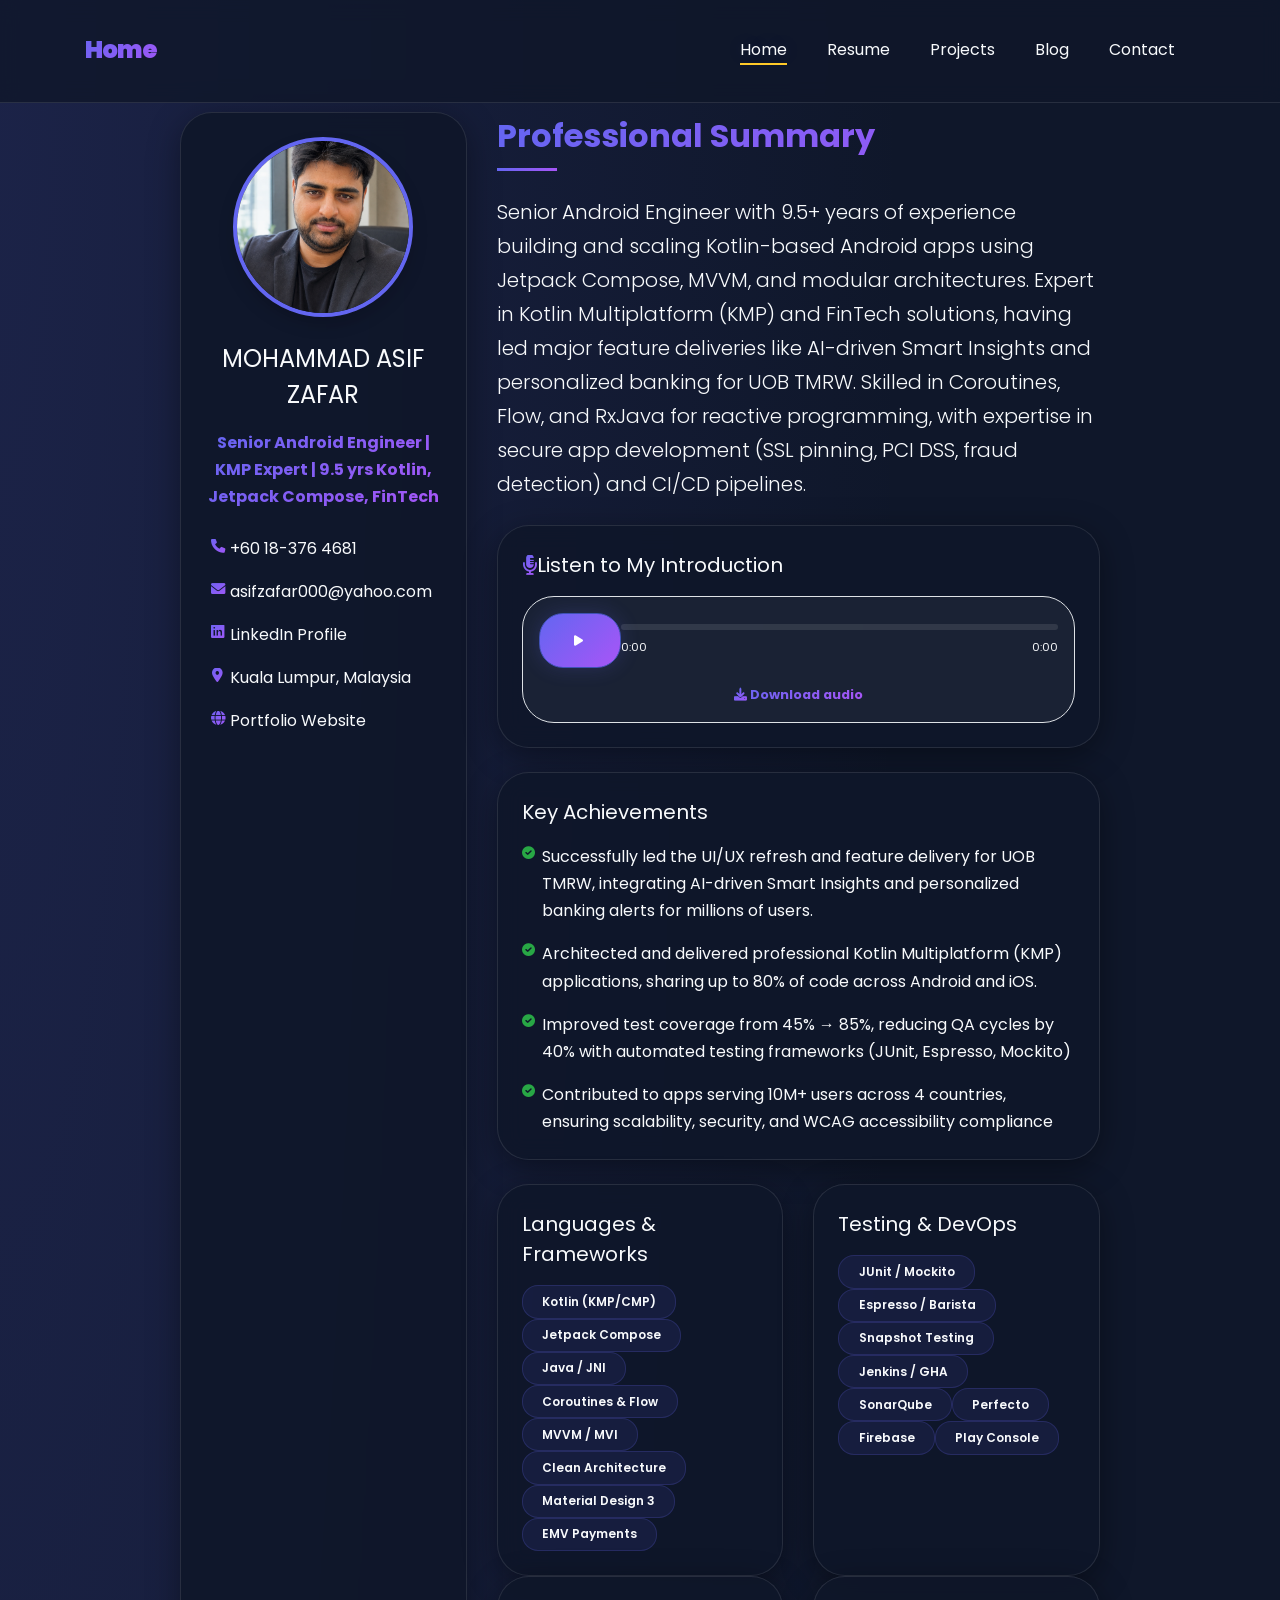
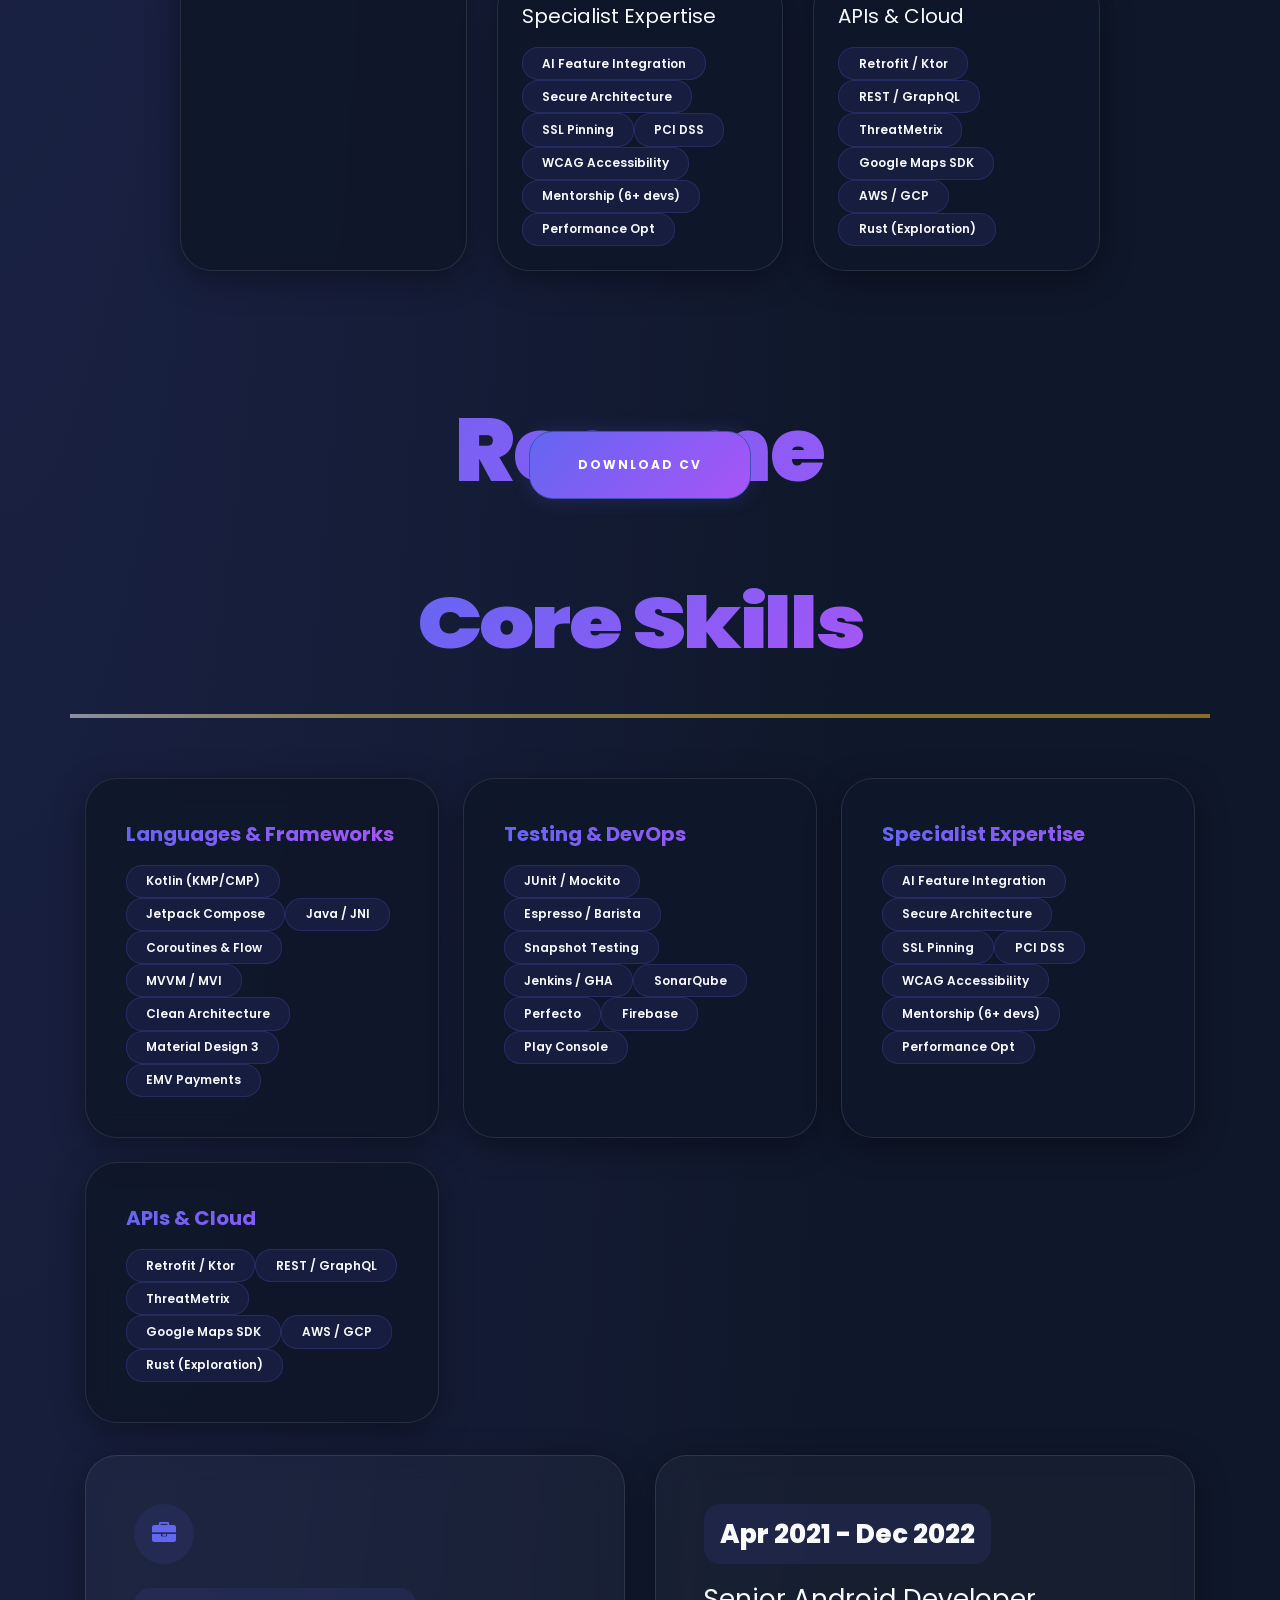
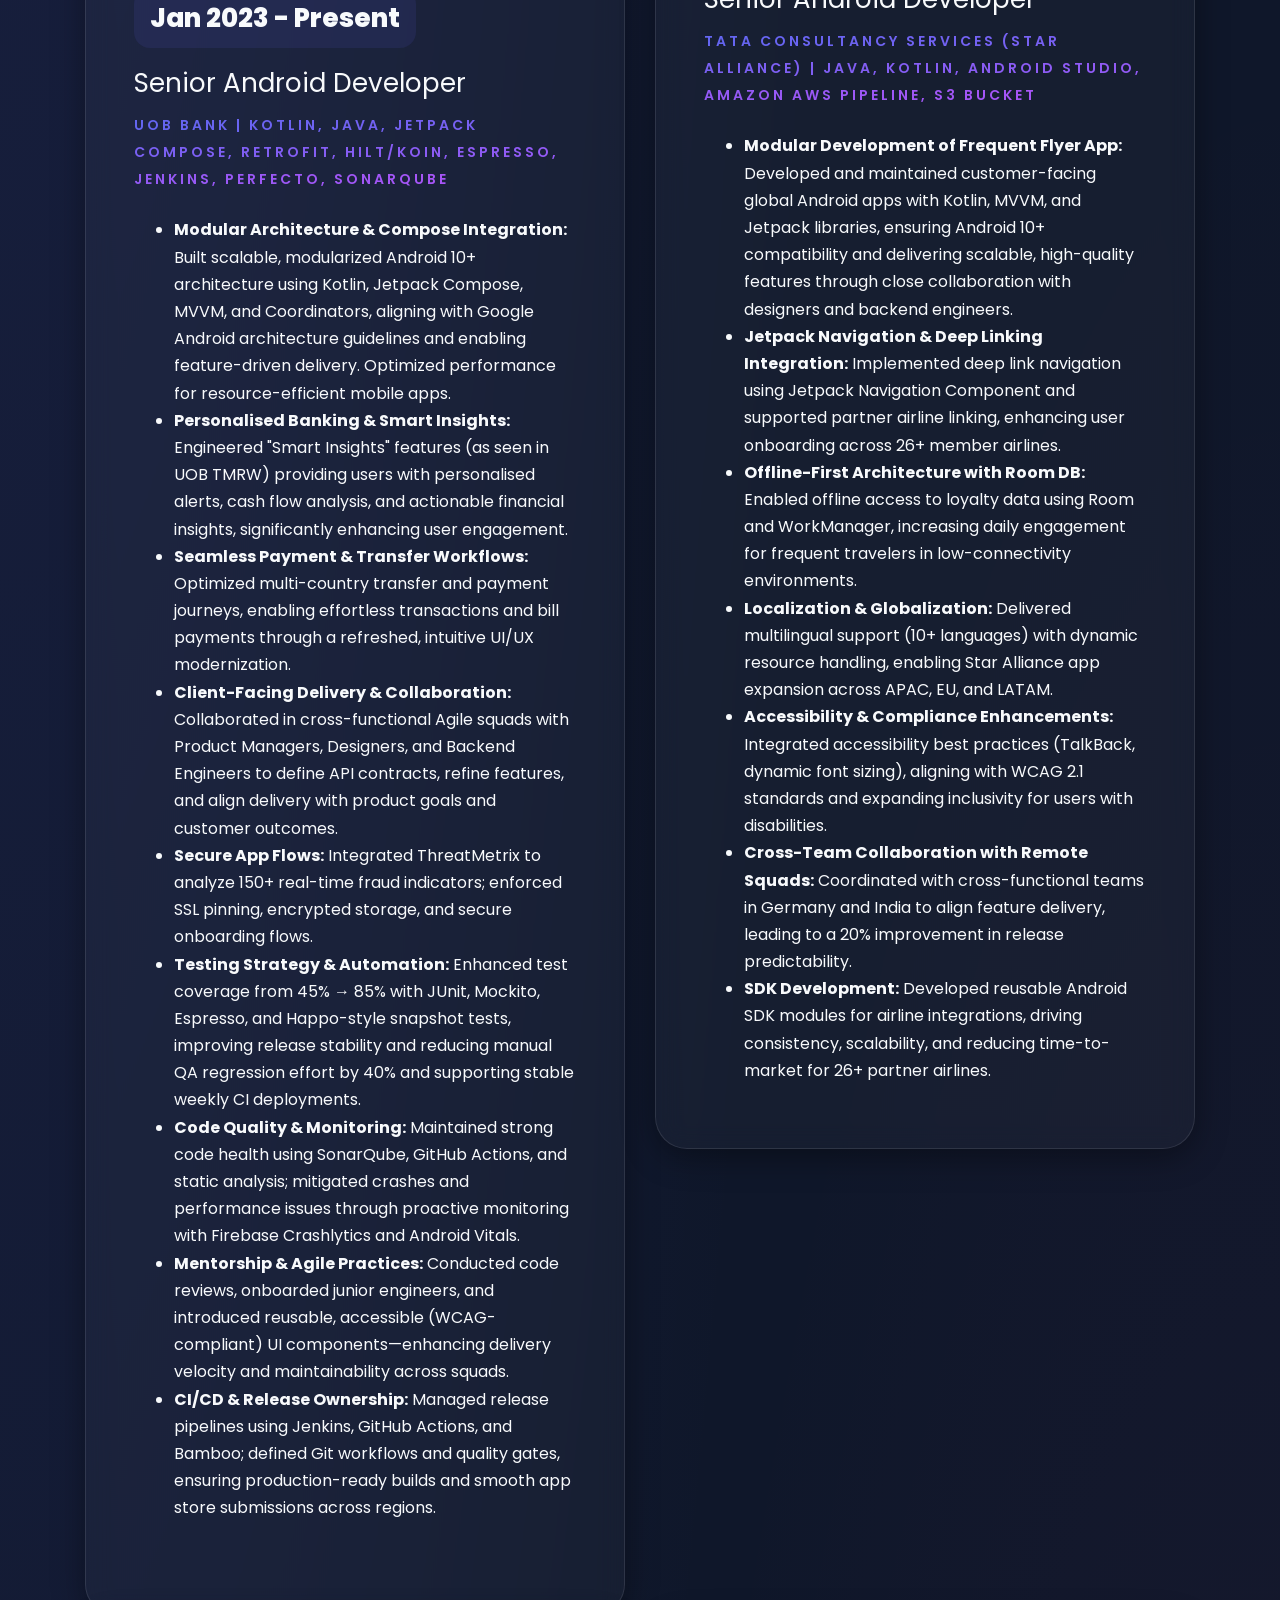
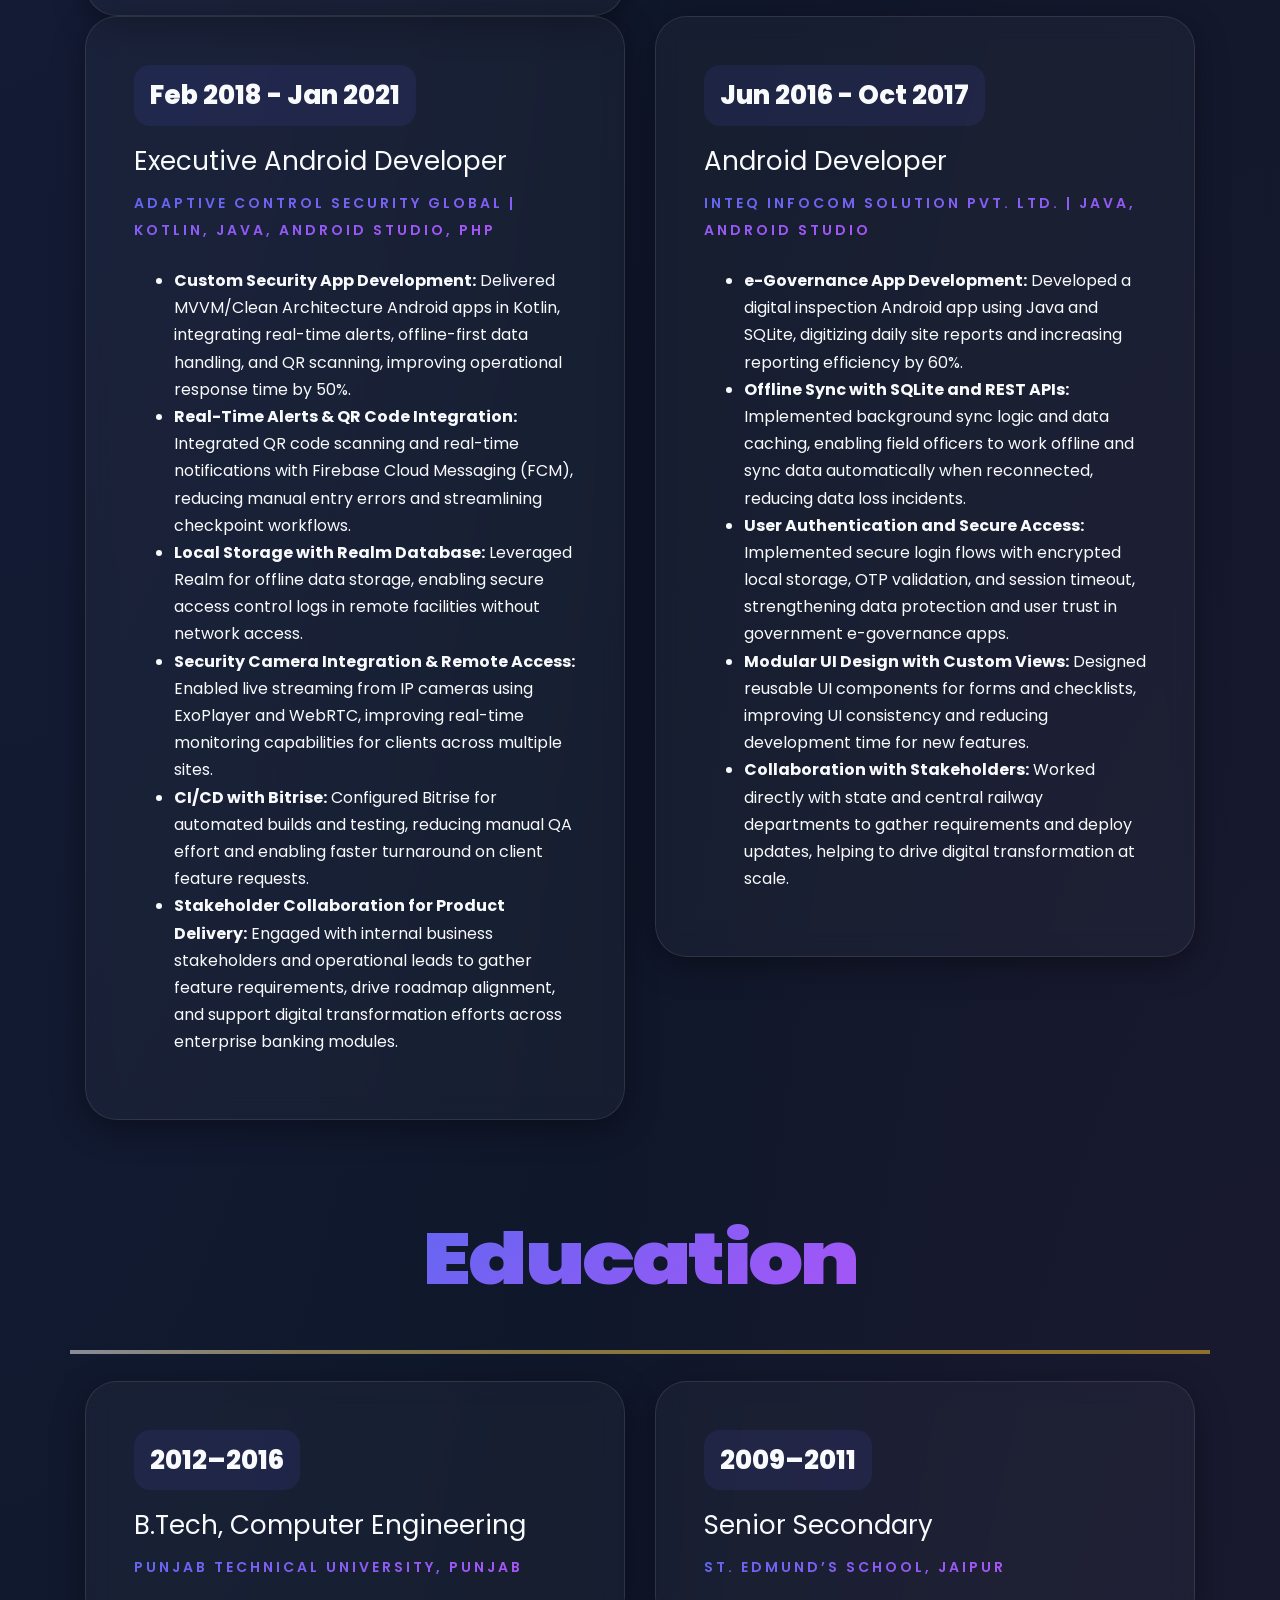
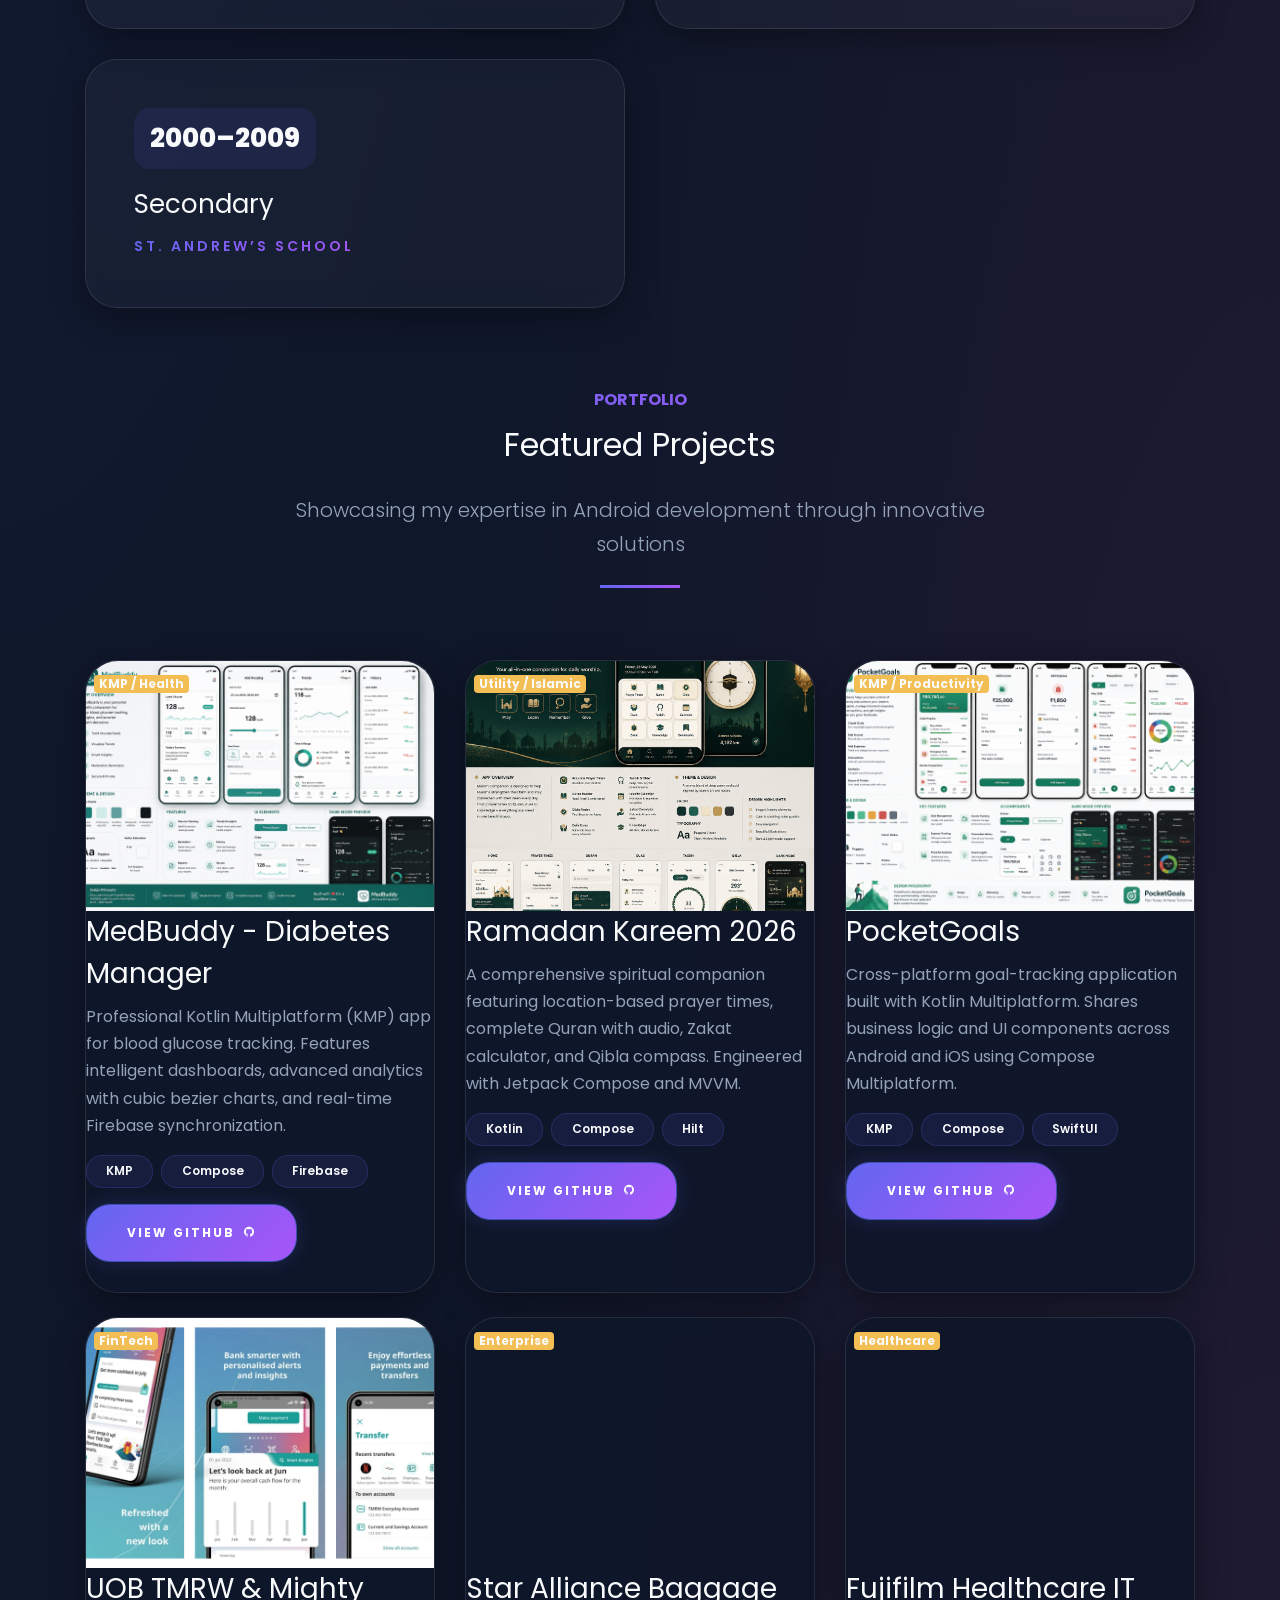
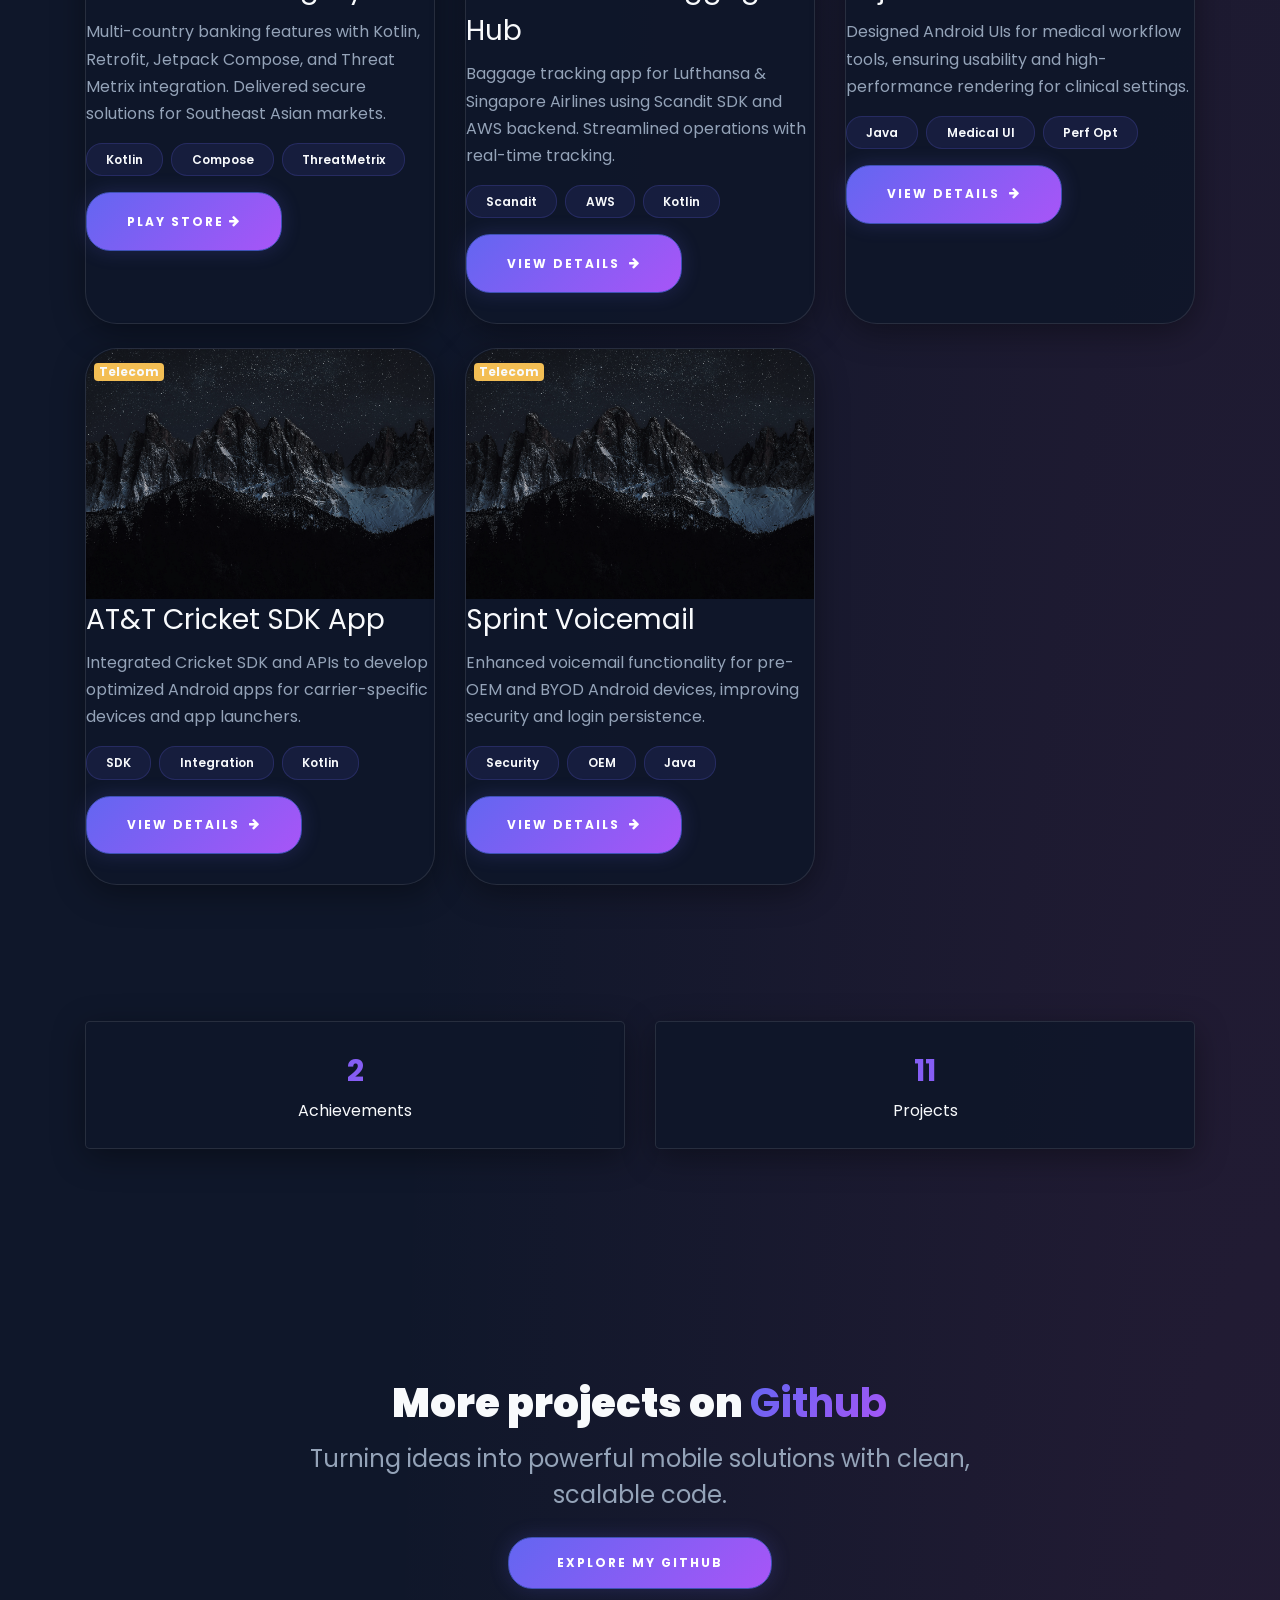
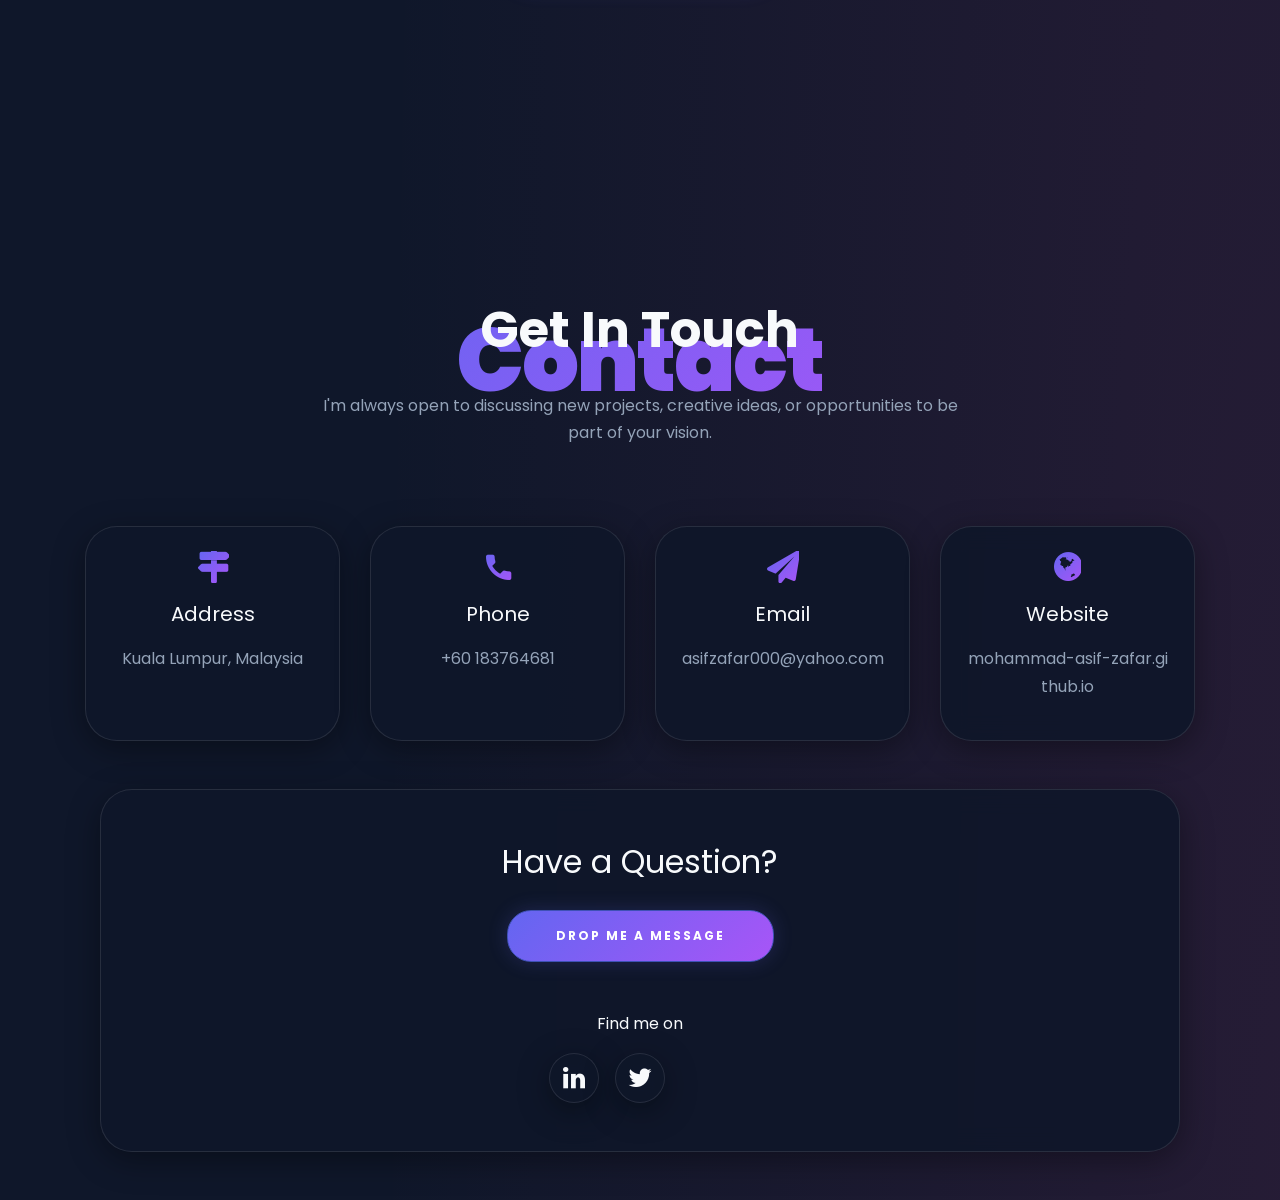
==== commit d7696cf5: "blog file added" ====
--- a/index.html
+++ b/index.html
@@ -352,6 +352,7 @@
 					<li class="nav-item"><a href="#about-section" class="nav-link active"><span>Home</span></a></li>
 					<li class="nav-item"><a href="#resume-section" class="nav-link"><span>Resume</span></a></li>
 					<li class="nav-item"><a href="#project-section" class="nav-link"><span>Projects</span></a></li>
+					<li class="nav-item"><a href="blog/" class="nav-link"><span>Blog</span></a></li>
 					<li class="nav-item"><a href="#contact-section" class="nav-link"><span>Contact</span></a></li>
 				</ul>
 			</div>
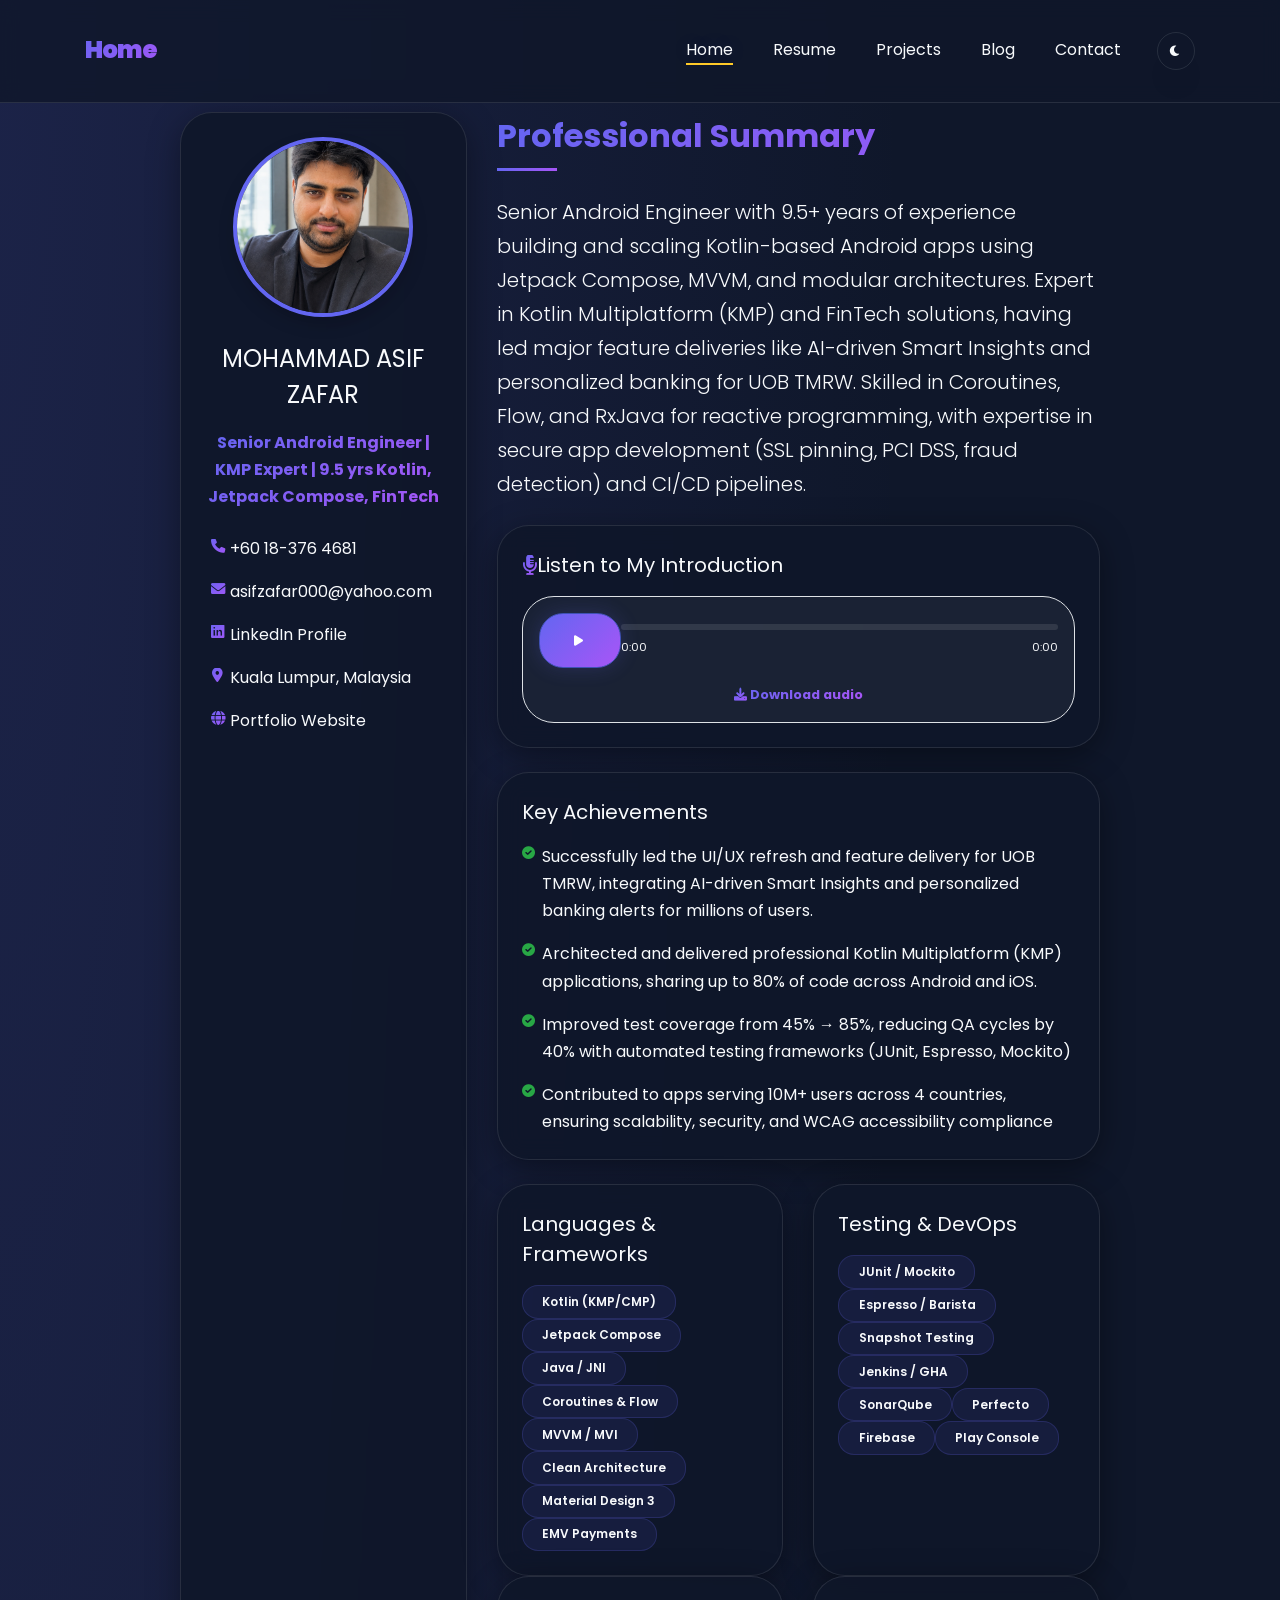
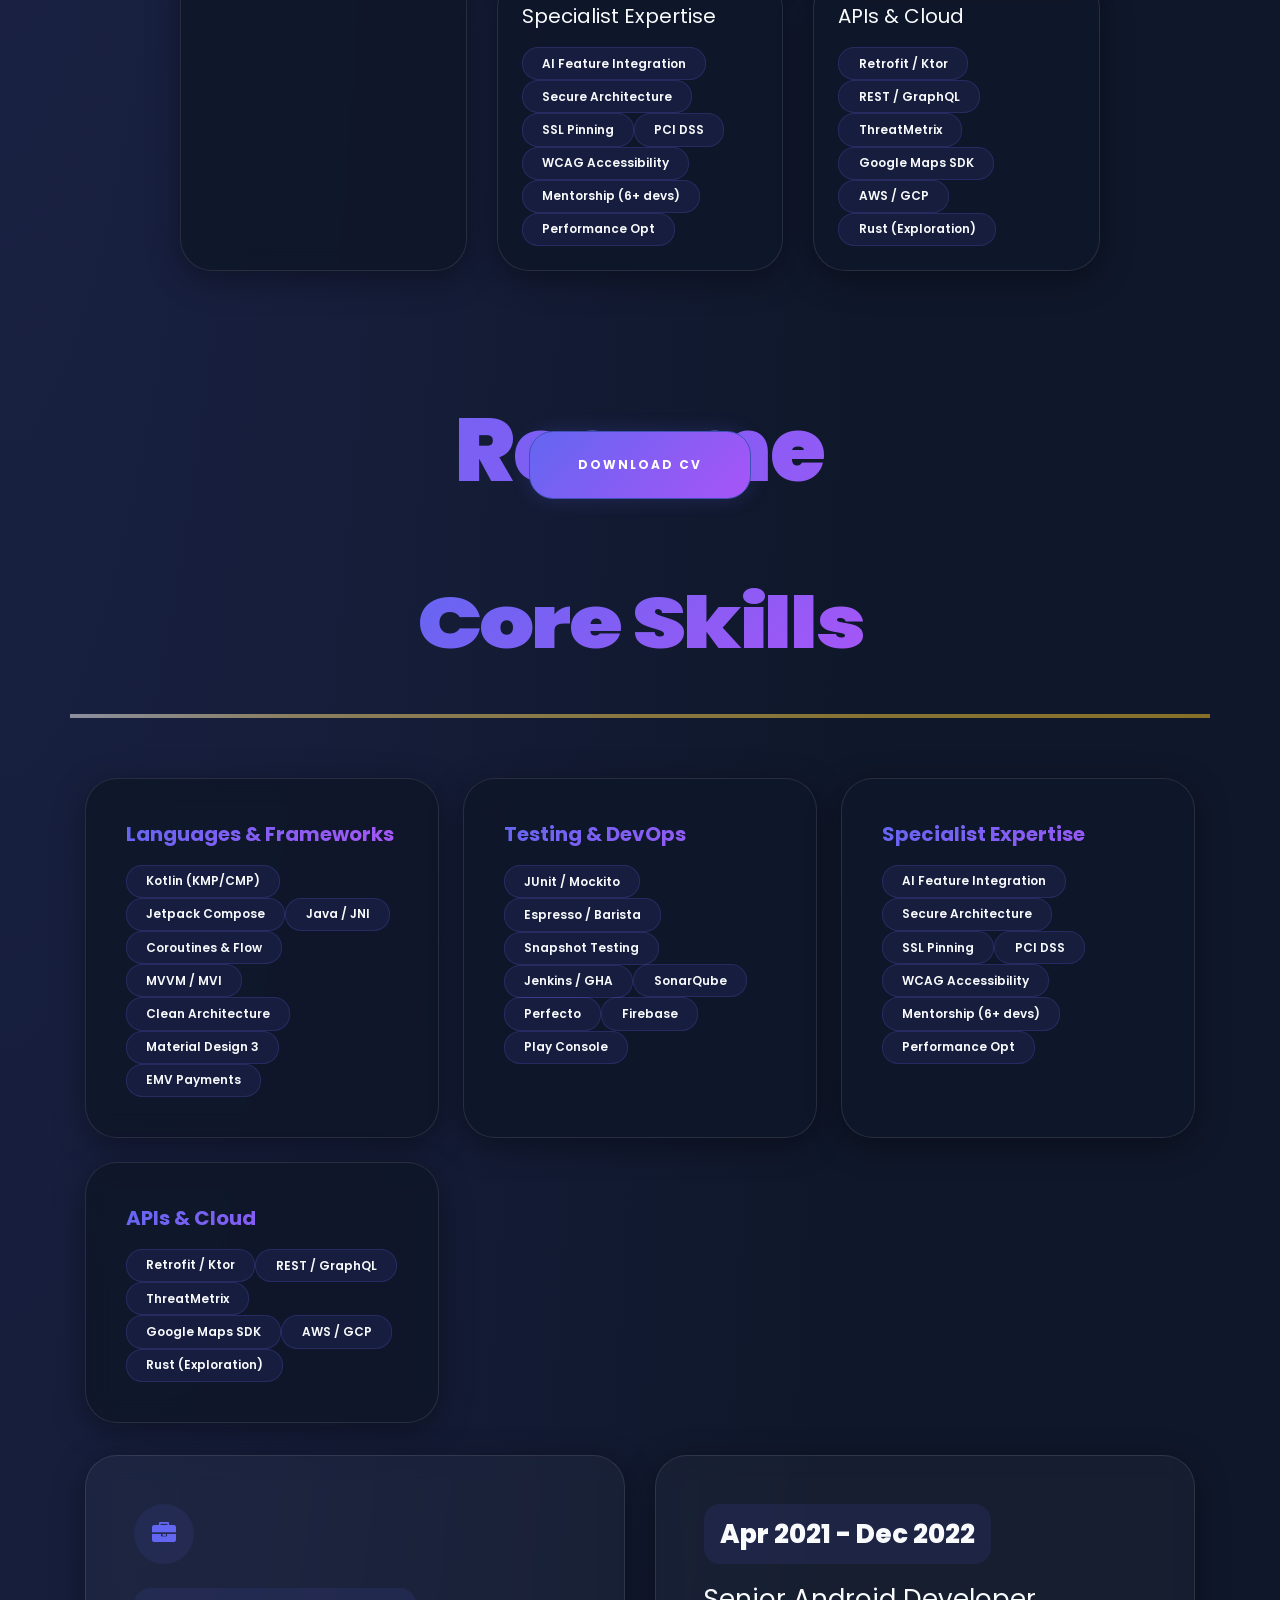
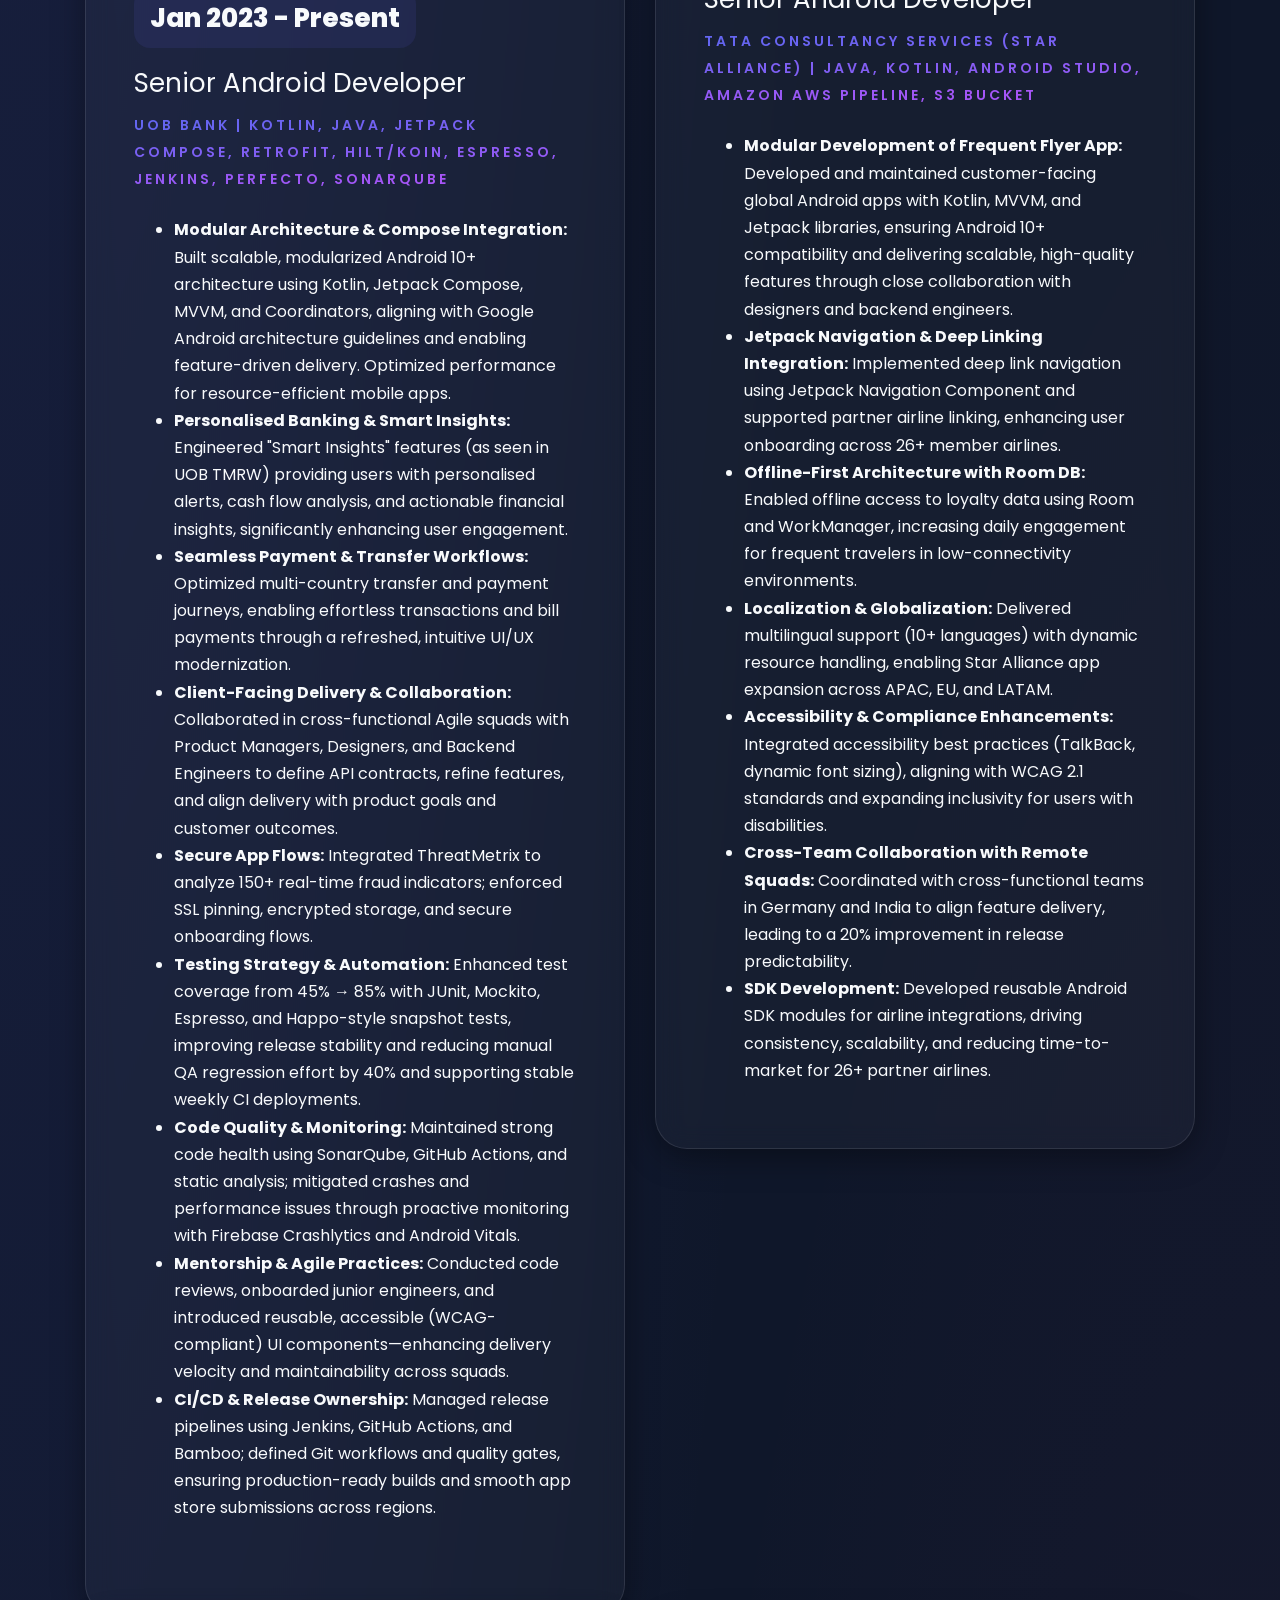
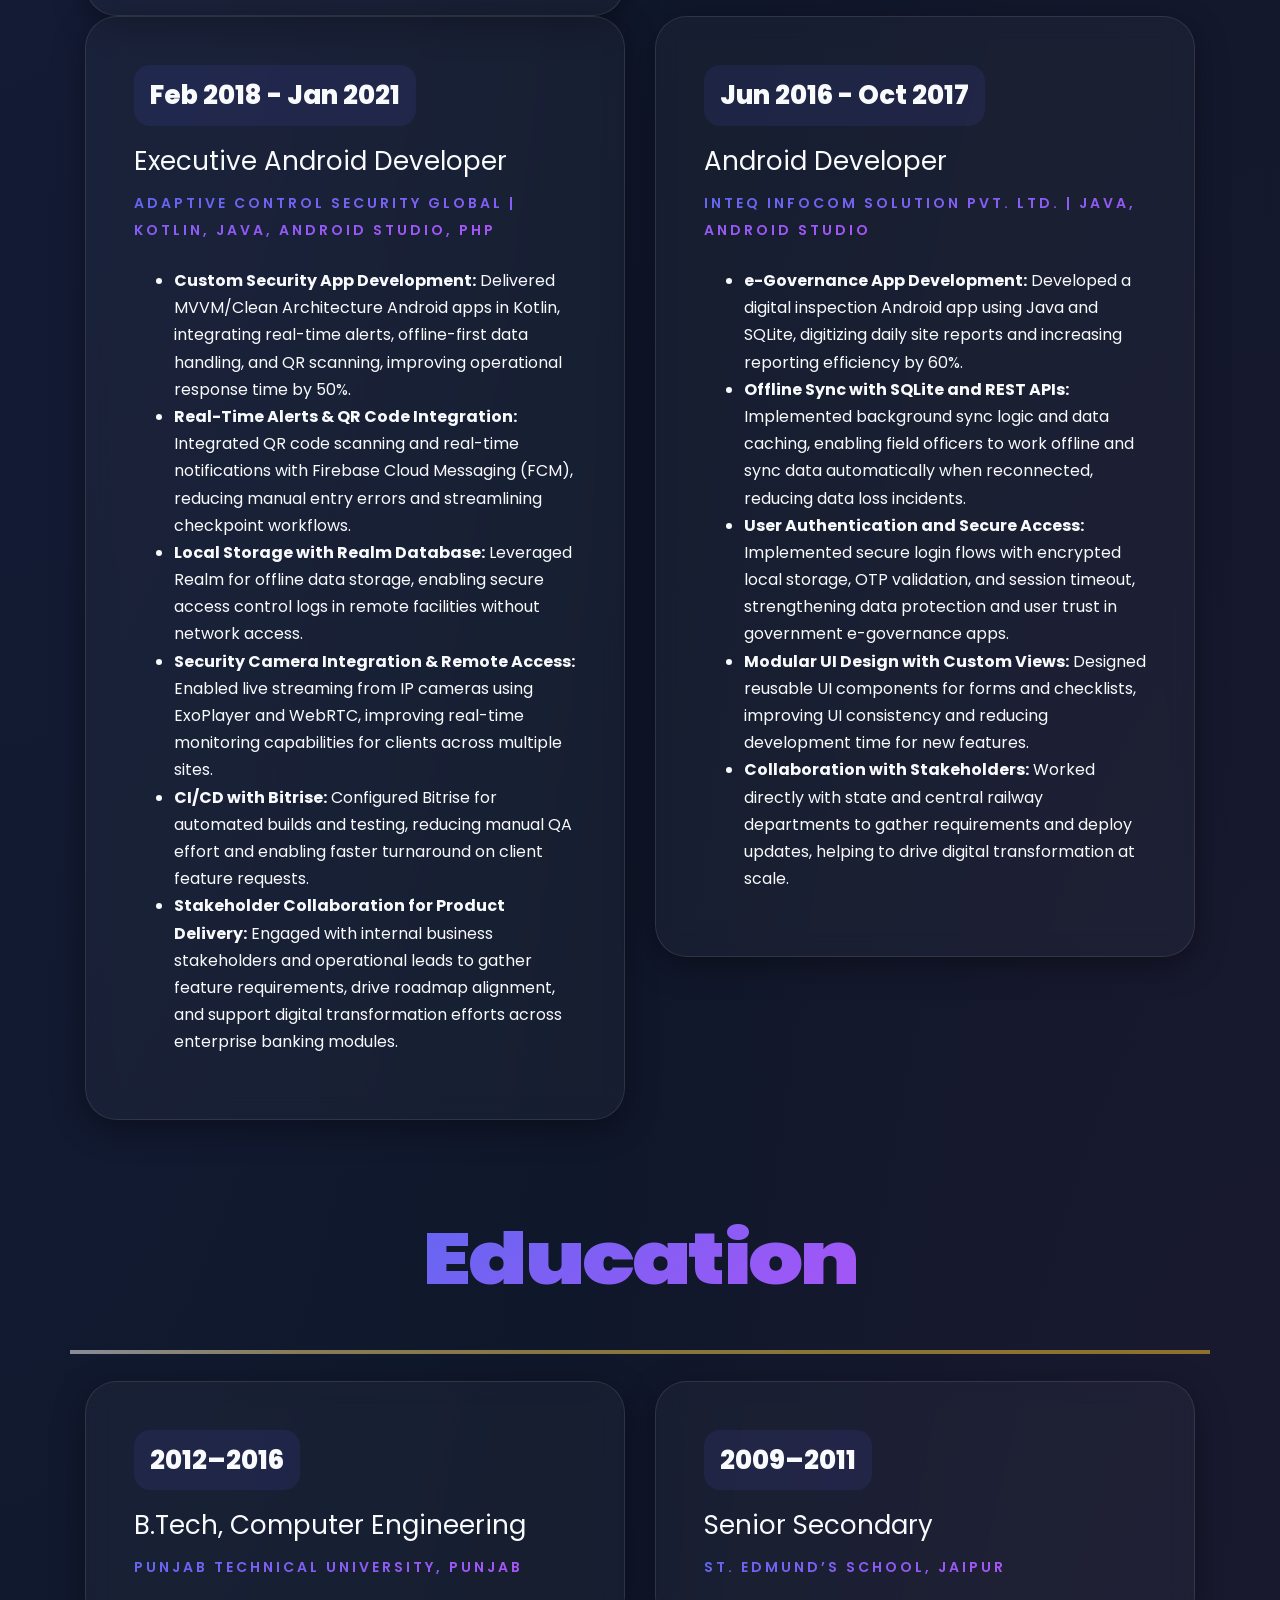
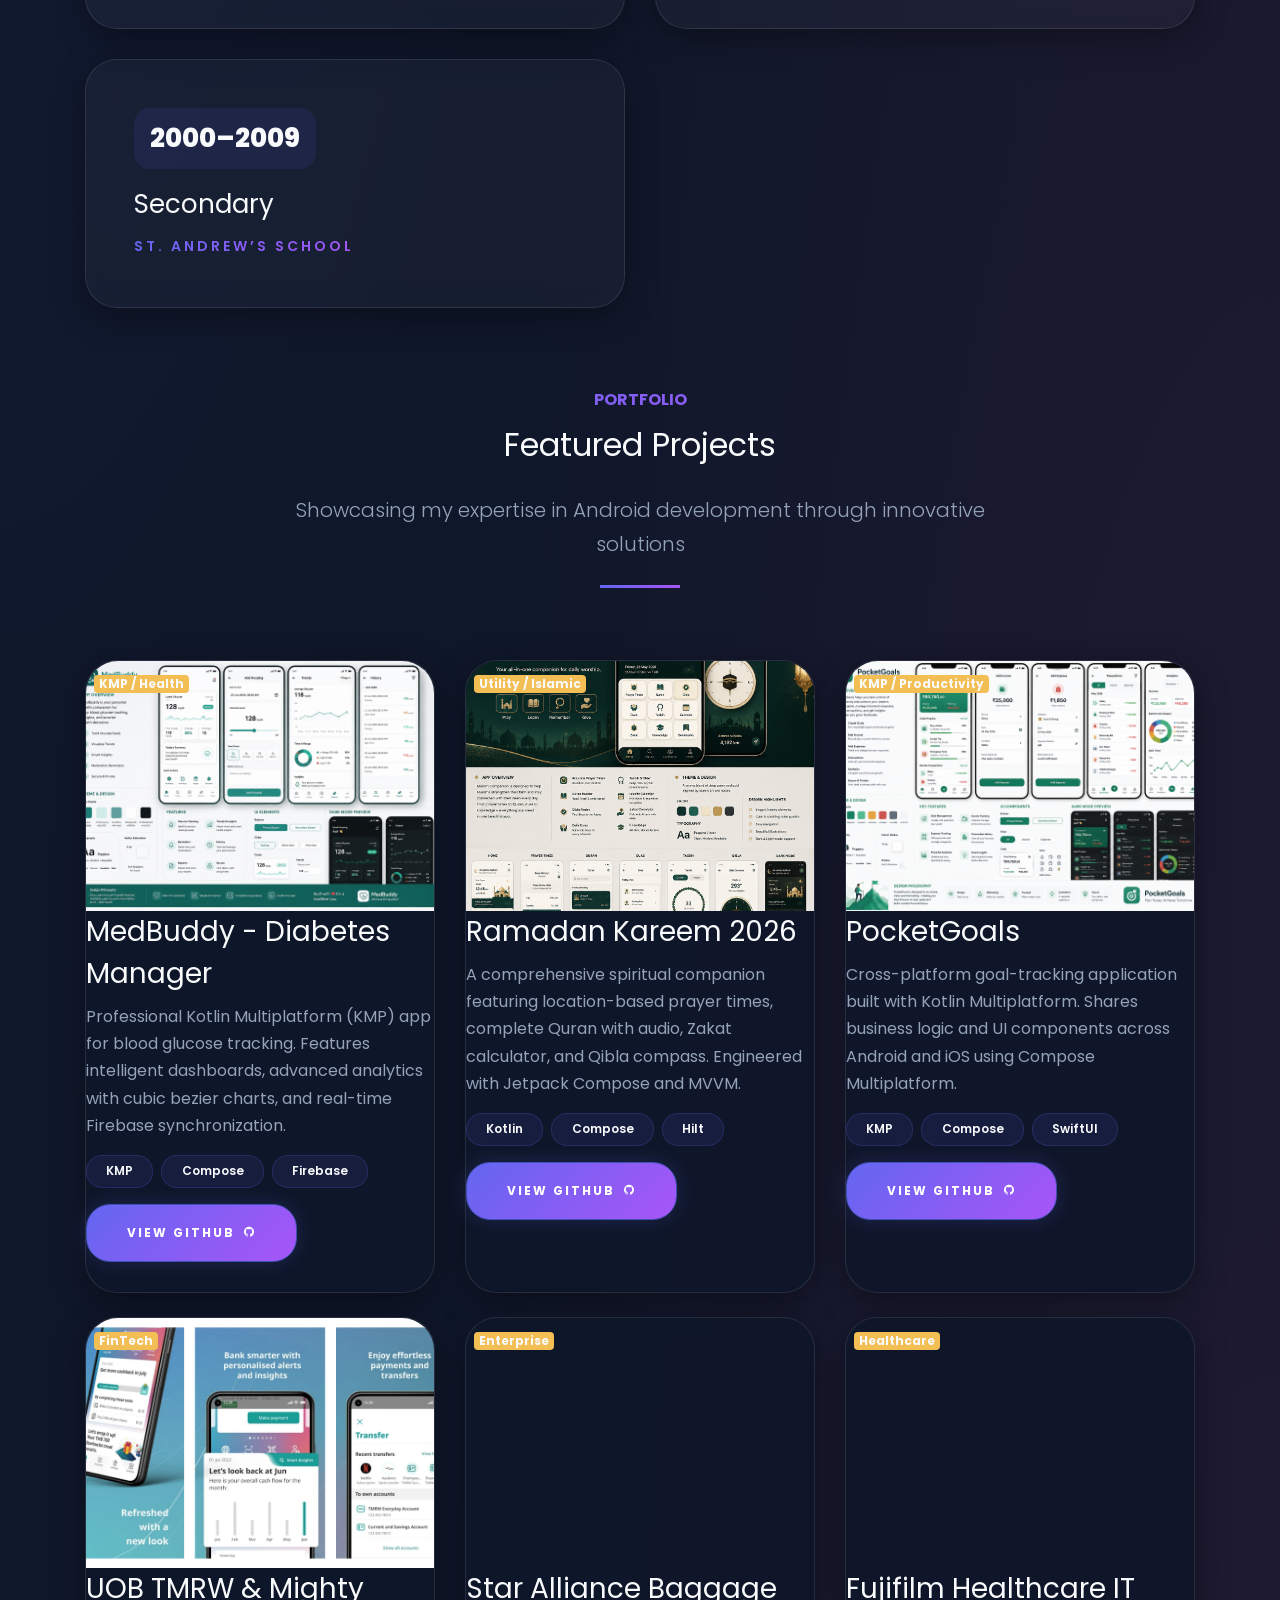
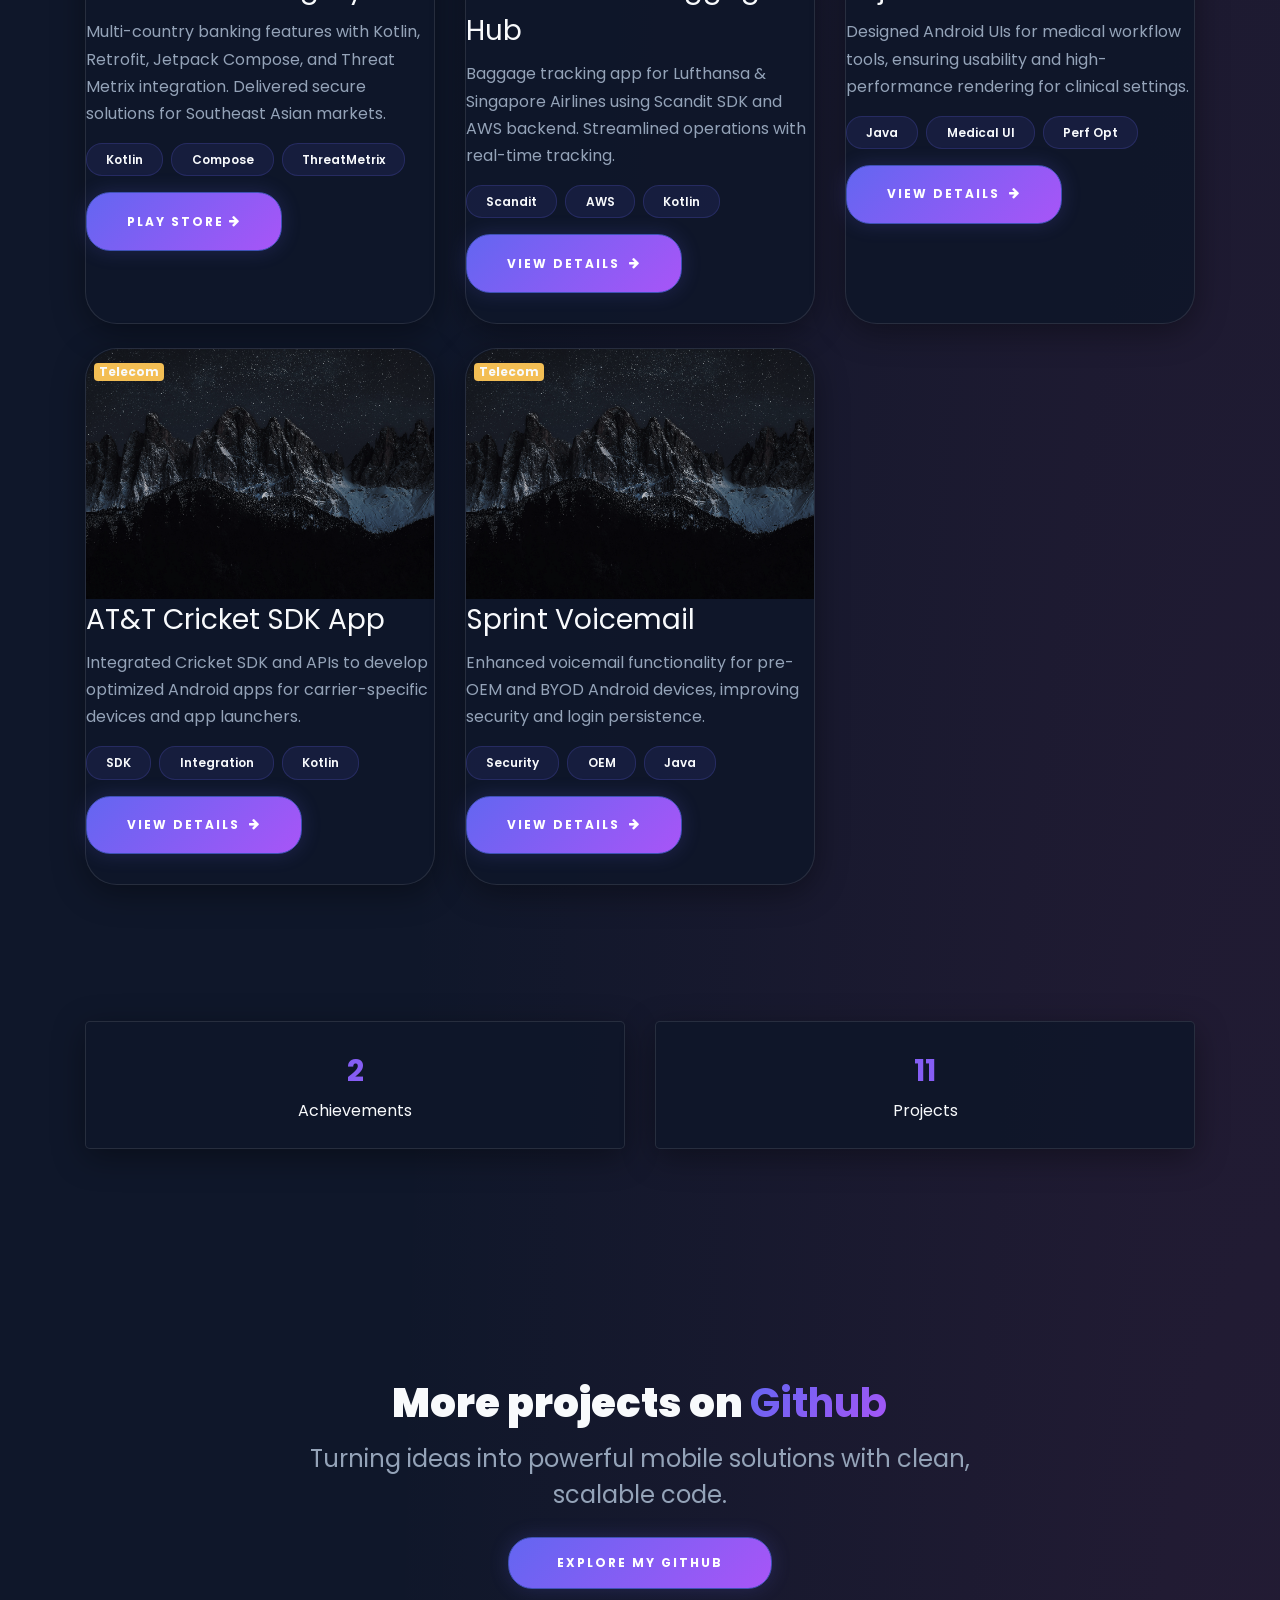
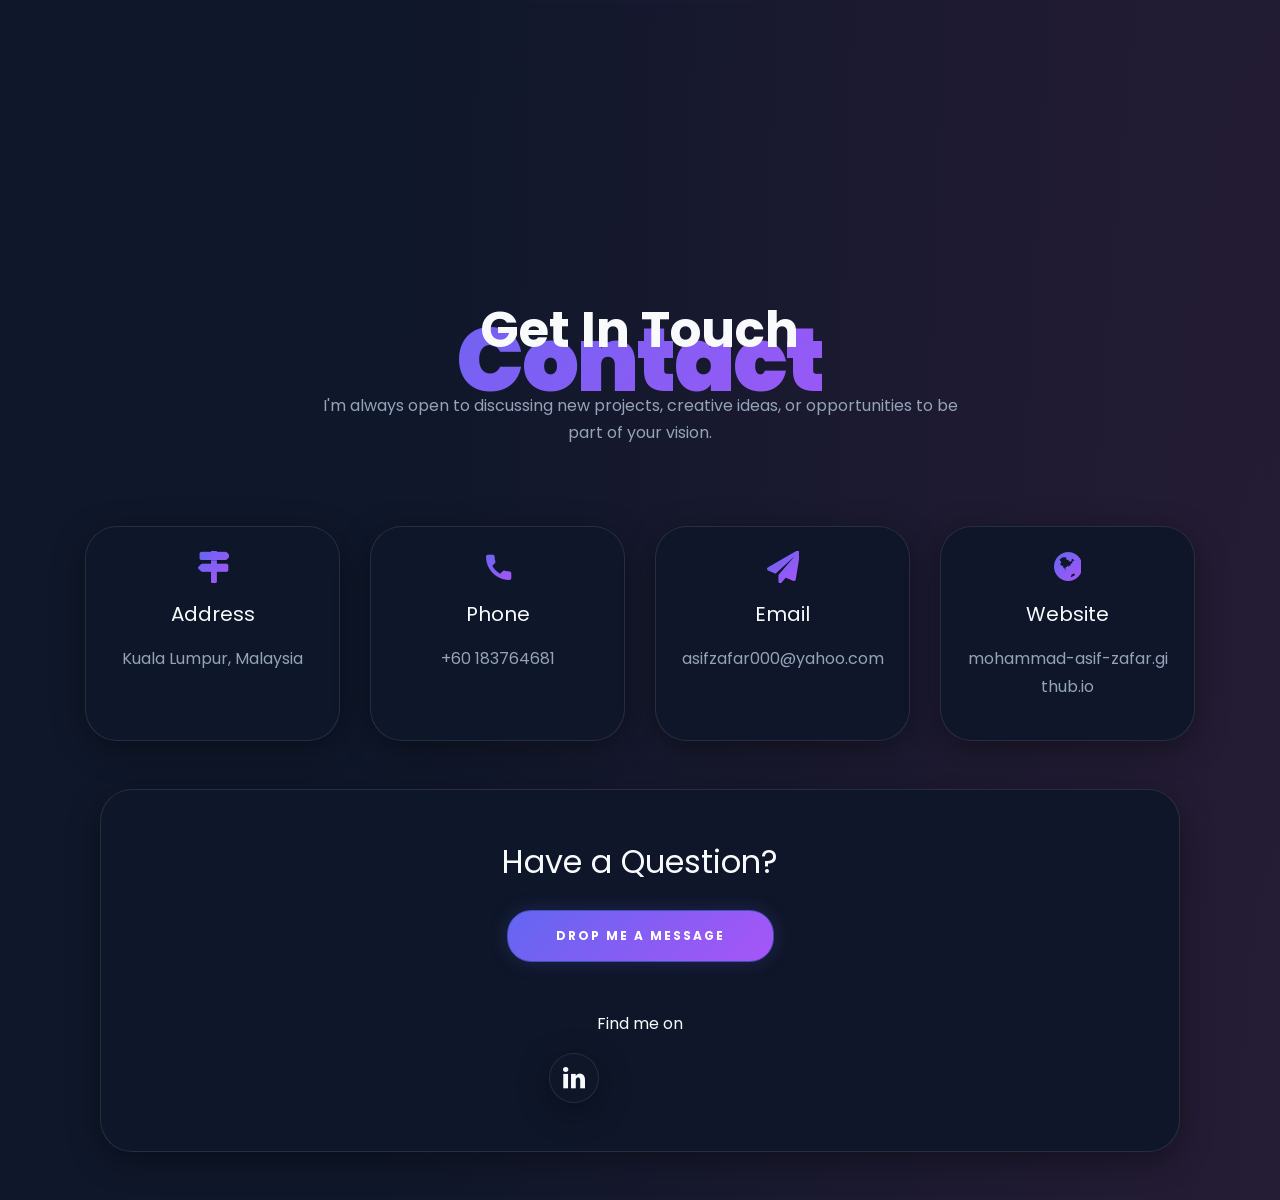
==== commit 835d6e3a: "theme switch" ====
--- a/index.html
+++ b/index.html
@@ -25,6 +25,13 @@
     <link rel="stylesheet" href="https://cdnjs.cloudflare.com/ajax/libs/font-awesome/6.0.0/css/all.min.css">
 
 
+
+	<script>
+		(function() {
+			var savedTheme = localStorage.getItem('theme') || 'dark';
+			document.documentElement.setAttribute('data-theme', savedTheme);
+		})();
+	</script>
 
 	<style>
         /* Advanced Modern Design Theme */
@@ -42,6 +49,15 @@
             --transition: all 0.4s cubic-bezier(0.23, 1, 0.32, 1);
         }
 
+        [data-theme="light"] {
+            --bg-dark: #f8fafc;
+            --bg-card: rgba(255, 255, 255, 0.92);
+            --text-main: #0f172a;
+            --text-muted: #64748b;
+            --border-glass: rgba(0, 0, 0, 0.1);
+            --shadow-glow: 0 10px 30px rgba(99, 102, 241, 0.15);
+        }
+
         body {
             background-color: var(--bg-dark) !important;
             background-image:
@@ -53,6 +69,29 @@
             line-height: 1.7;
         }
 
+        [data-theme="light"] body {
+            background-color: var(--bg-dark) !important;
+            background-image:
+                radial-gradient(at 0% 0%, rgba(99, 102, 241, 0.08) 0px, transparent 50%),
+                radial-gradient(at 100% 100%, rgba(236, 72, 153, 0.06) 0px, transparent 50%);
+            color: var(--text-main) !important;
+        }
+
+        [data-theme="light"] .ftco_navbar {
+            background: rgba(255, 255, 255, 0.85) !important;
+            border-bottom: 1px solid var(--border-glass);
+        }
+
+        [data-theme="light"] .glass-card,
+        [data-theme="light"] .resume-wrap,
+        [data-theme="light"] .audio-player,
+        [data-theme="light"] .bento-item,
+        [data-theme="light"] .blog-entry {
+            background: var(--bg-card) !important;
+            border: 1px solid var(--border-glass);
+            box-shadow: 0 10px 30px 0 rgba(0, 0, 0, 0.06);
+        }
+
         /* Force dark theme visibility */
         .ftco-about, .ftco-section, .container, .row {
             background: transparent !important;
@@ -348,12 +387,17 @@
 			</button>
 
 			<div class="collapse navbar-collapse" id="ftco-nav">
-				<ul class="navbar-nav nav ml-auto">
+				<ul class="navbar-nav nav ml-auto align-items-center">
 					<li class="nav-item"><a href="#about-section" class="nav-link active"><span>Home</span></a></li>
 					<li class="nav-item"><a href="#resume-section" class="nav-link"><span>Resume</span></a></li>
 					<li class="nav-item"><a href="#project-section" class="nav-link"><span>Projects</span></a></li>
 					<li class="nav-item"><a href="blog/" class="nav-link"><span>Blog</span></a></li>
 					<li class="nav-item"><a href="#contact-section" class="nav-link"><span>Contact</span></a></li>
+					<li class="nav-item ml-lg-3 mt-2 mt-lg-0">
+						<button id="theme-toggle" class="btn btn-sm btn-outline-secondary rounded-circle" aria-label="Toggle Theme" style="width: 38px; height: 38px; display: inline-flex; align-items: center; justify-content: center; border-color: var(--border-glass); color: var(--text-main);">
+							<i id="theme-toggle-icon" class="fas fa-moon"></i>
+						</button>
+					</li>
 				</ul>
 			</div>
 		</div>
@@ -1136,6 +1180,34 @@
             progressBar.style.width = '0%';
             currentTimeEl.textContent = '0:00';
         });
+
+        // Theme Toggle Controller
+        function updateThemeUI(theme) {
+            document.documentElement.setAttribute('data-theme', theme);
+            localStorage.setItem('theme', theme);
+            const icon = document.getElementById('theme-toggle-icon');
+            if (icon) {
+                if (theme === 'light') {
+                    icon.classList.remove('fa-moon');
+                    icon.classList.add('fa-sun');
+                } else {
+                    icon.classList.remove('fa-sun');
+                    icon.classList.add('fa-moon');
+                }
+            }
+        }
+
+        const currentTheme = localStorage.getItem('theme') || 'dark';
+        updateThemeUI(currentTheme);
+
+        const themeToggleBtn = document.getElementById('theme-toggle');
+        if (themeToggleBtn) {
+            themeToggleBtn.addEventListener('click', function() {
+                const activeTheme = document.documentElement.getAttribute('data-theme') || 'dark';
+                const nextTheme = activeTheme === 'dark' ? 'light' : 'dark';
+                updateThemeUI(nextTheme);
+            });
+        }
     });
 </script>
 
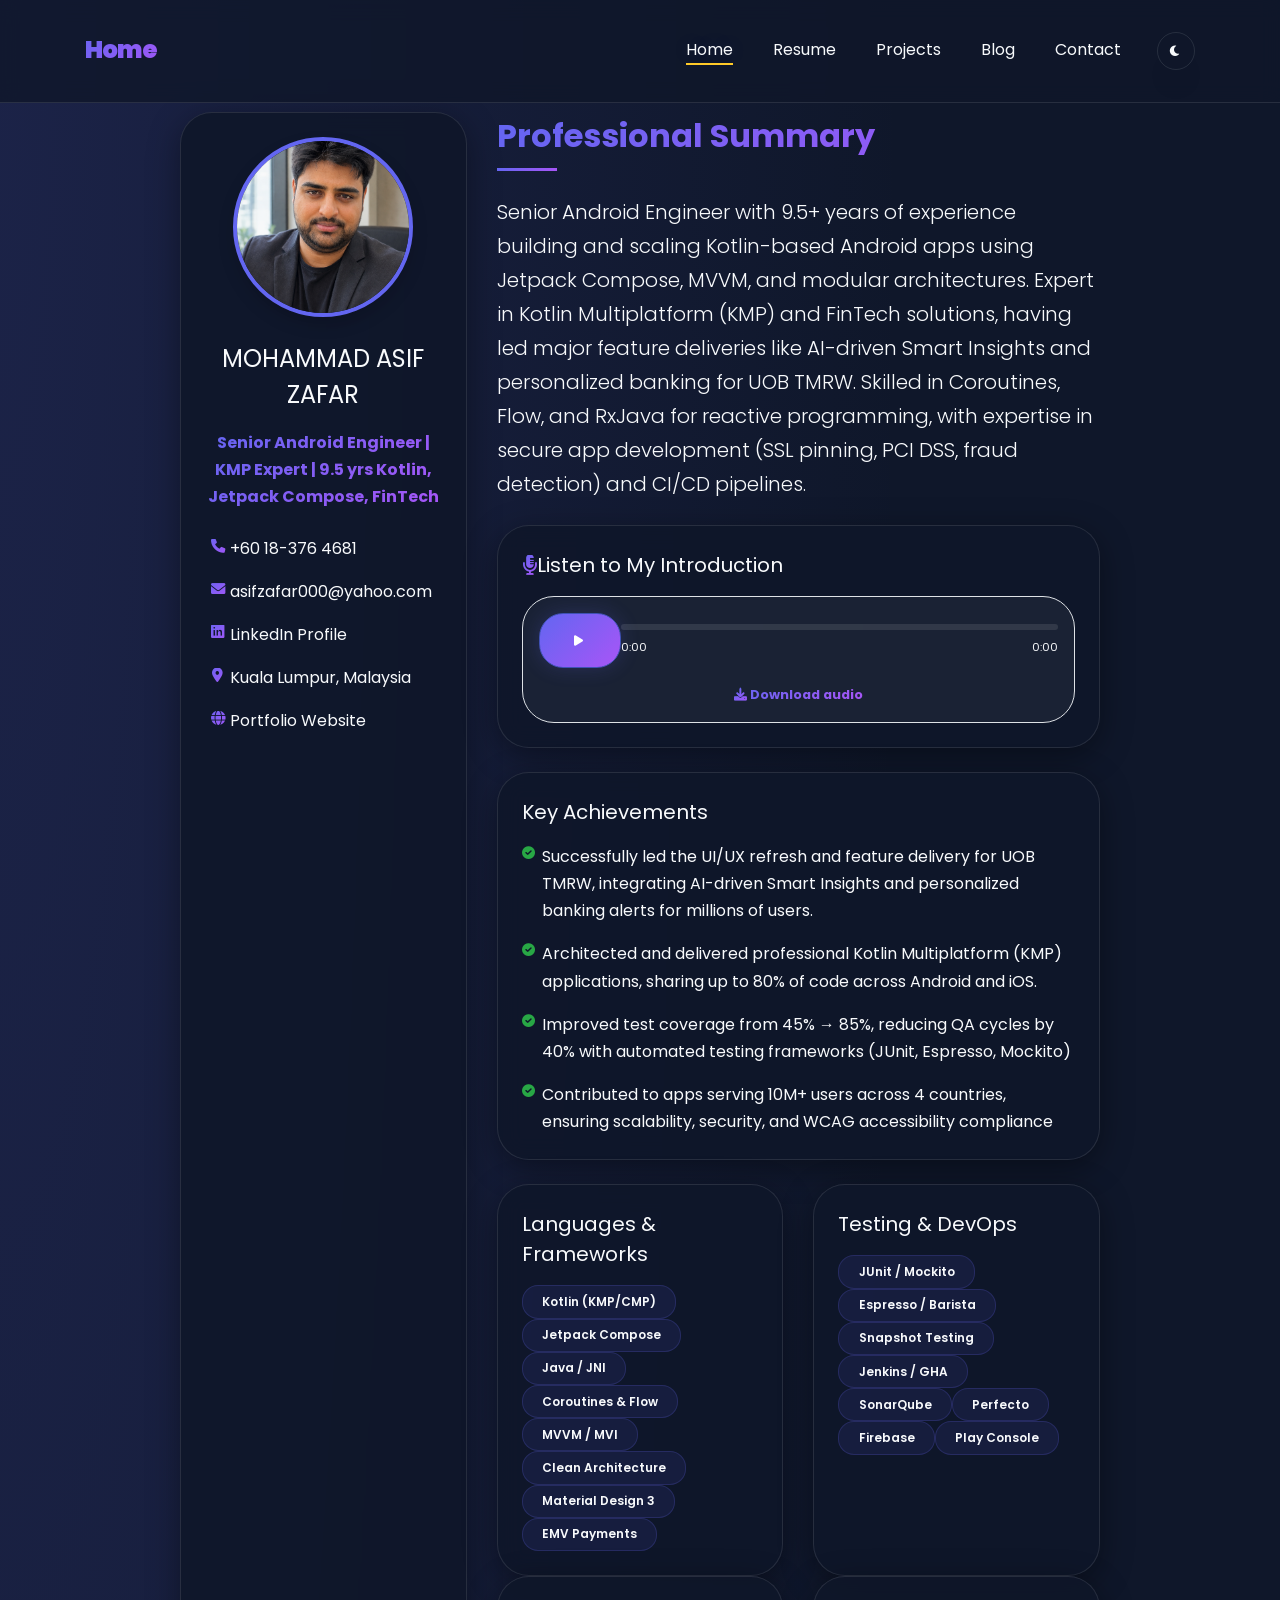
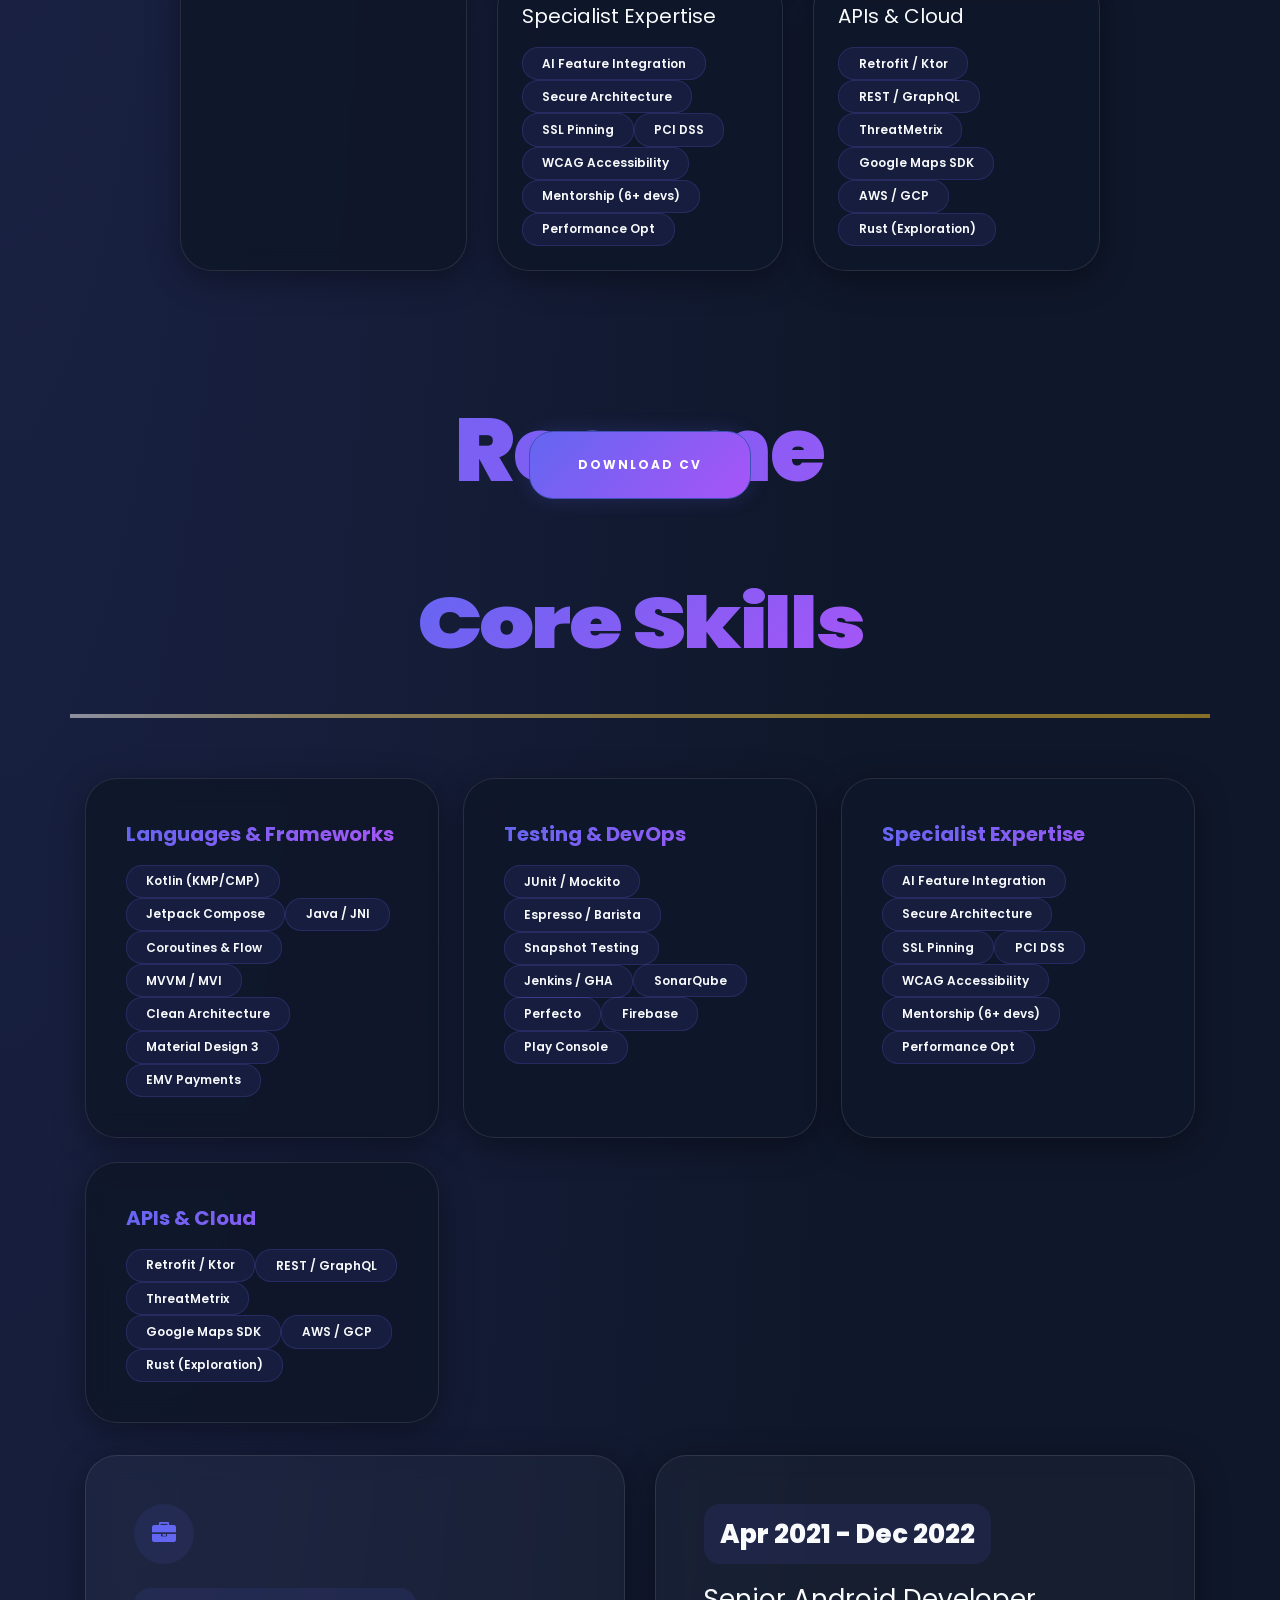
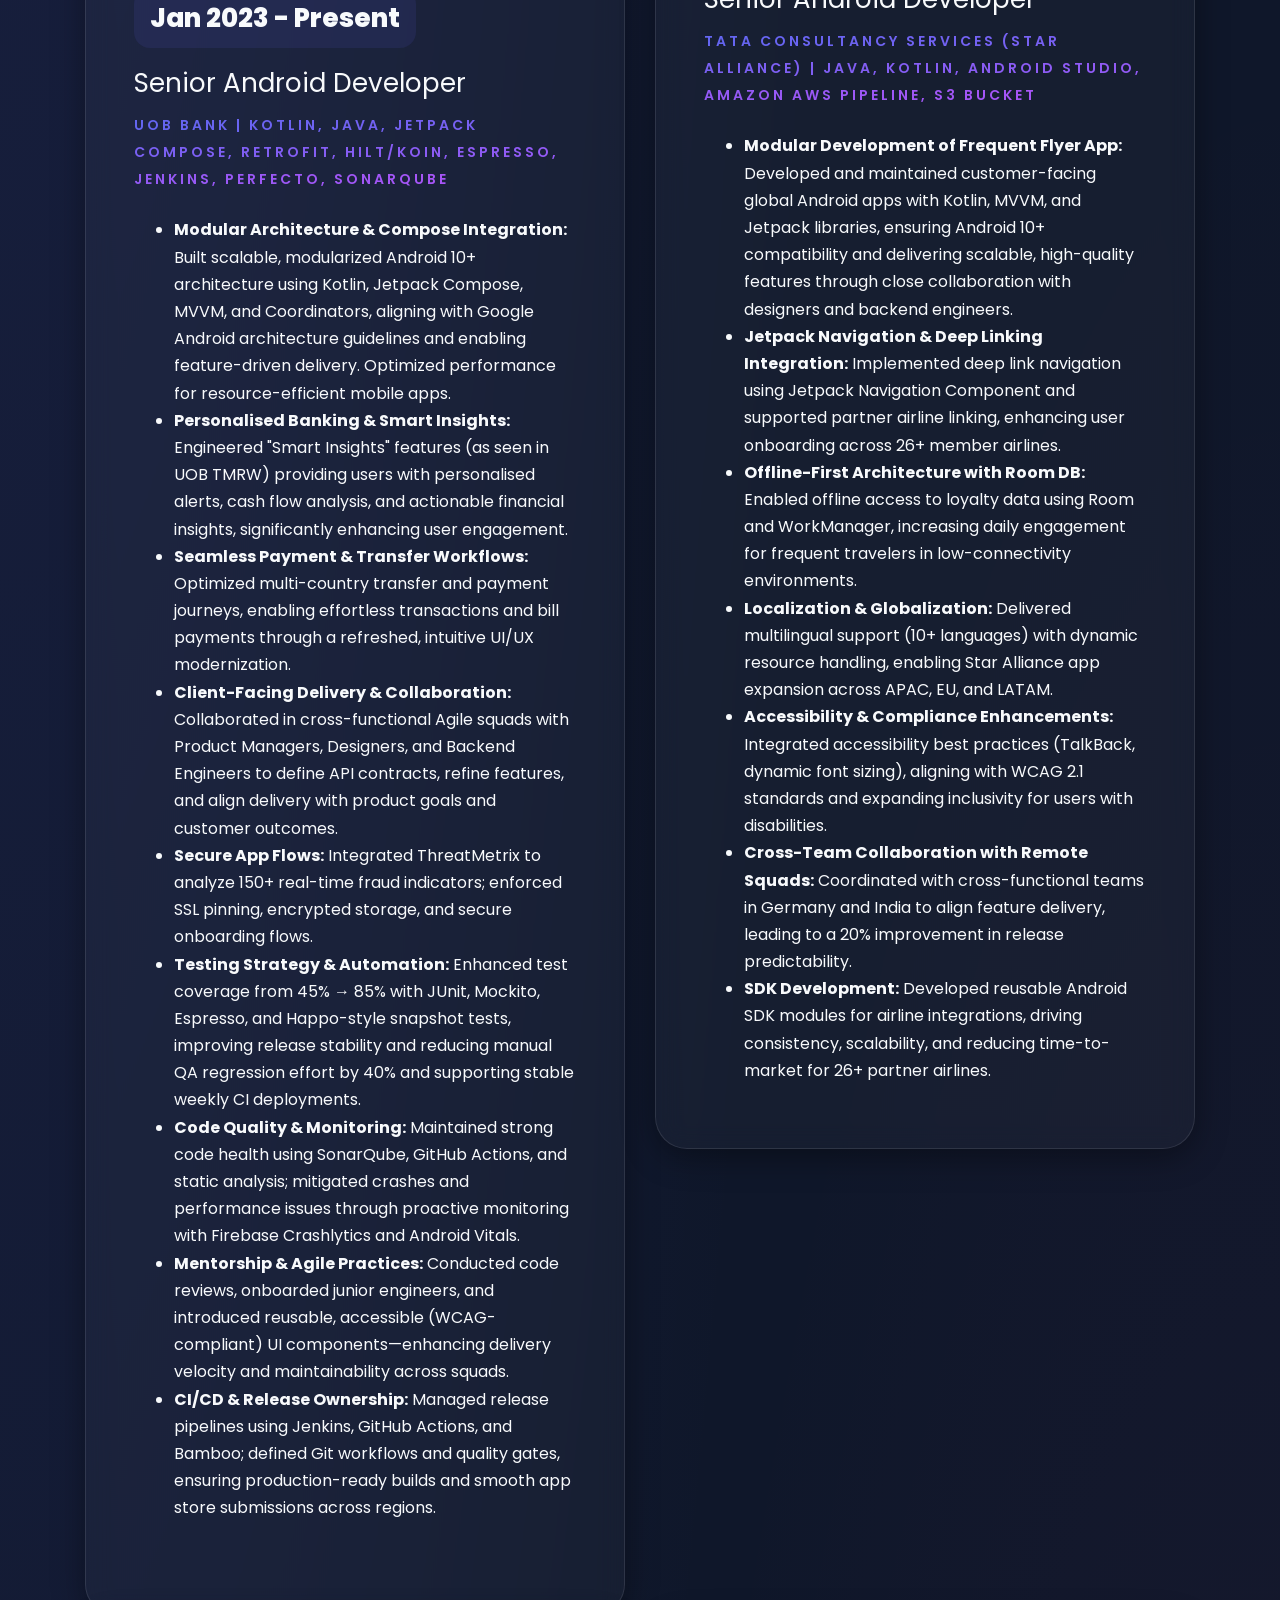
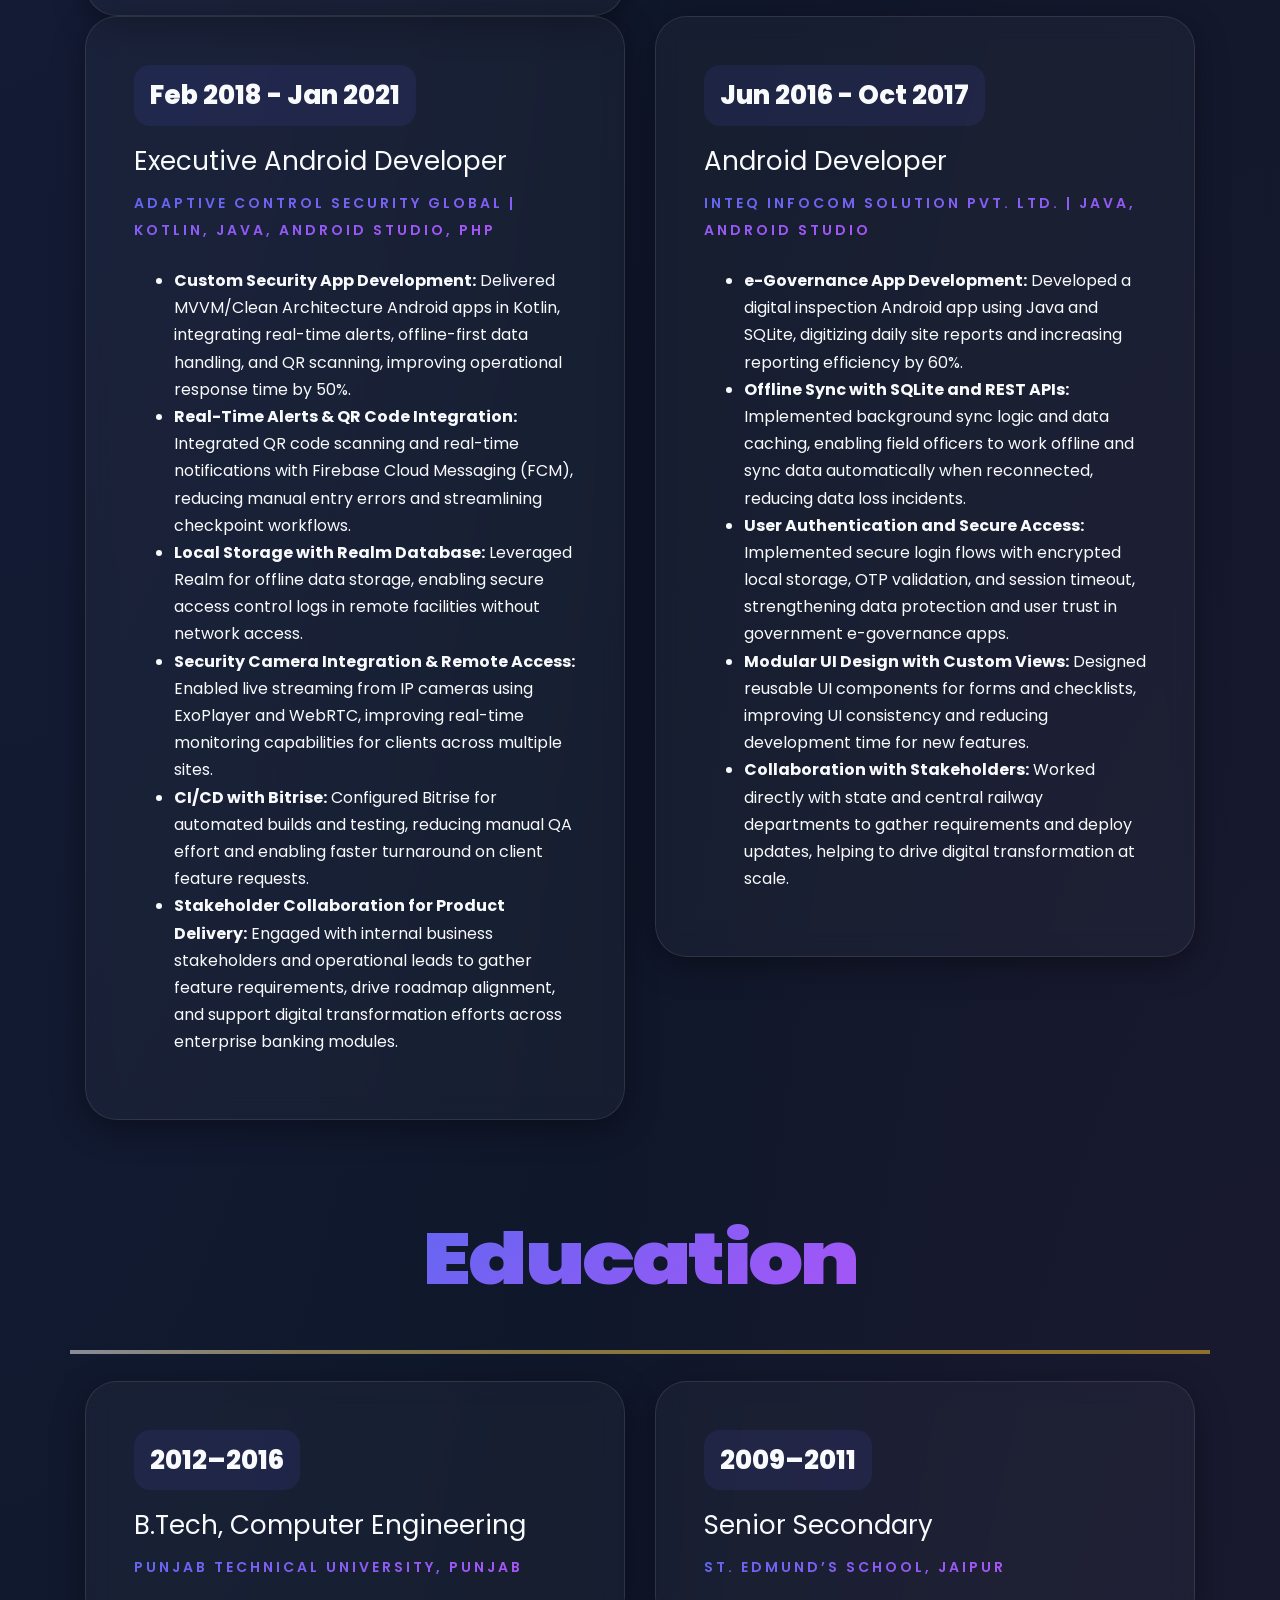
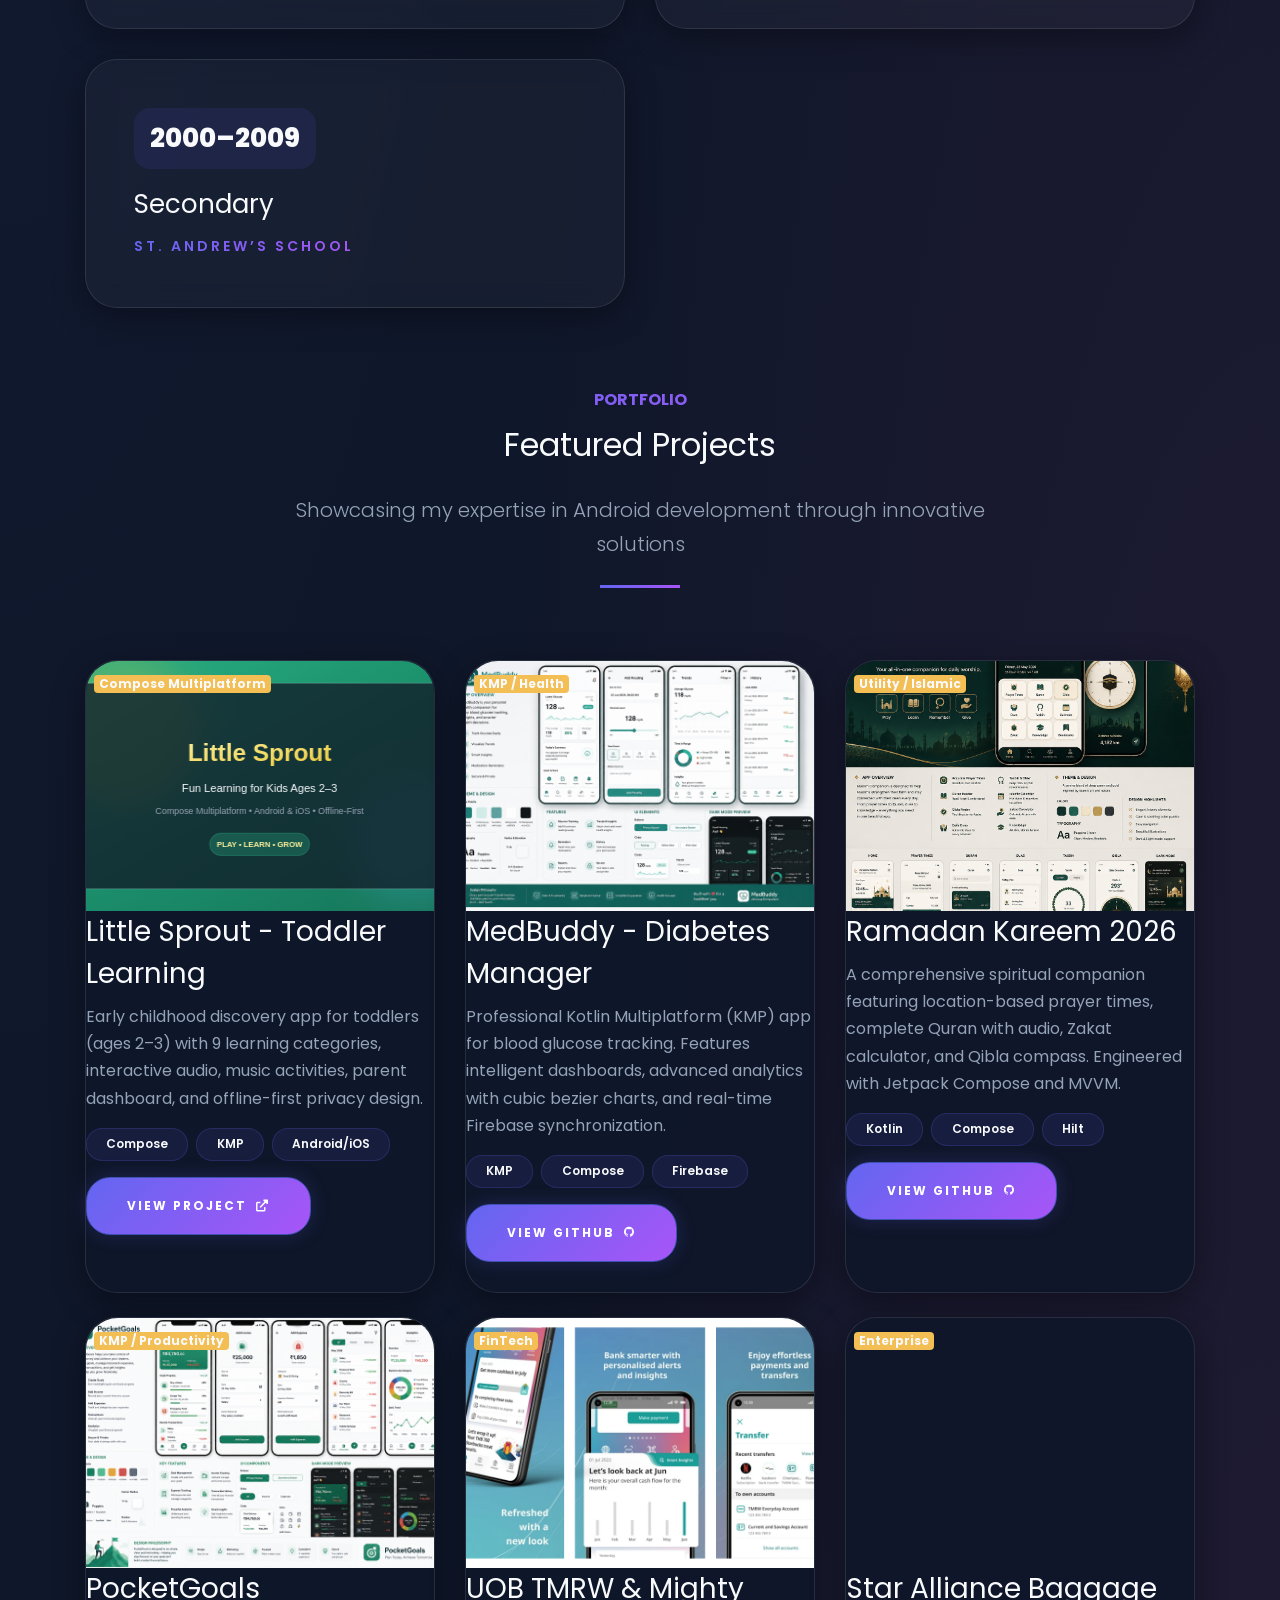
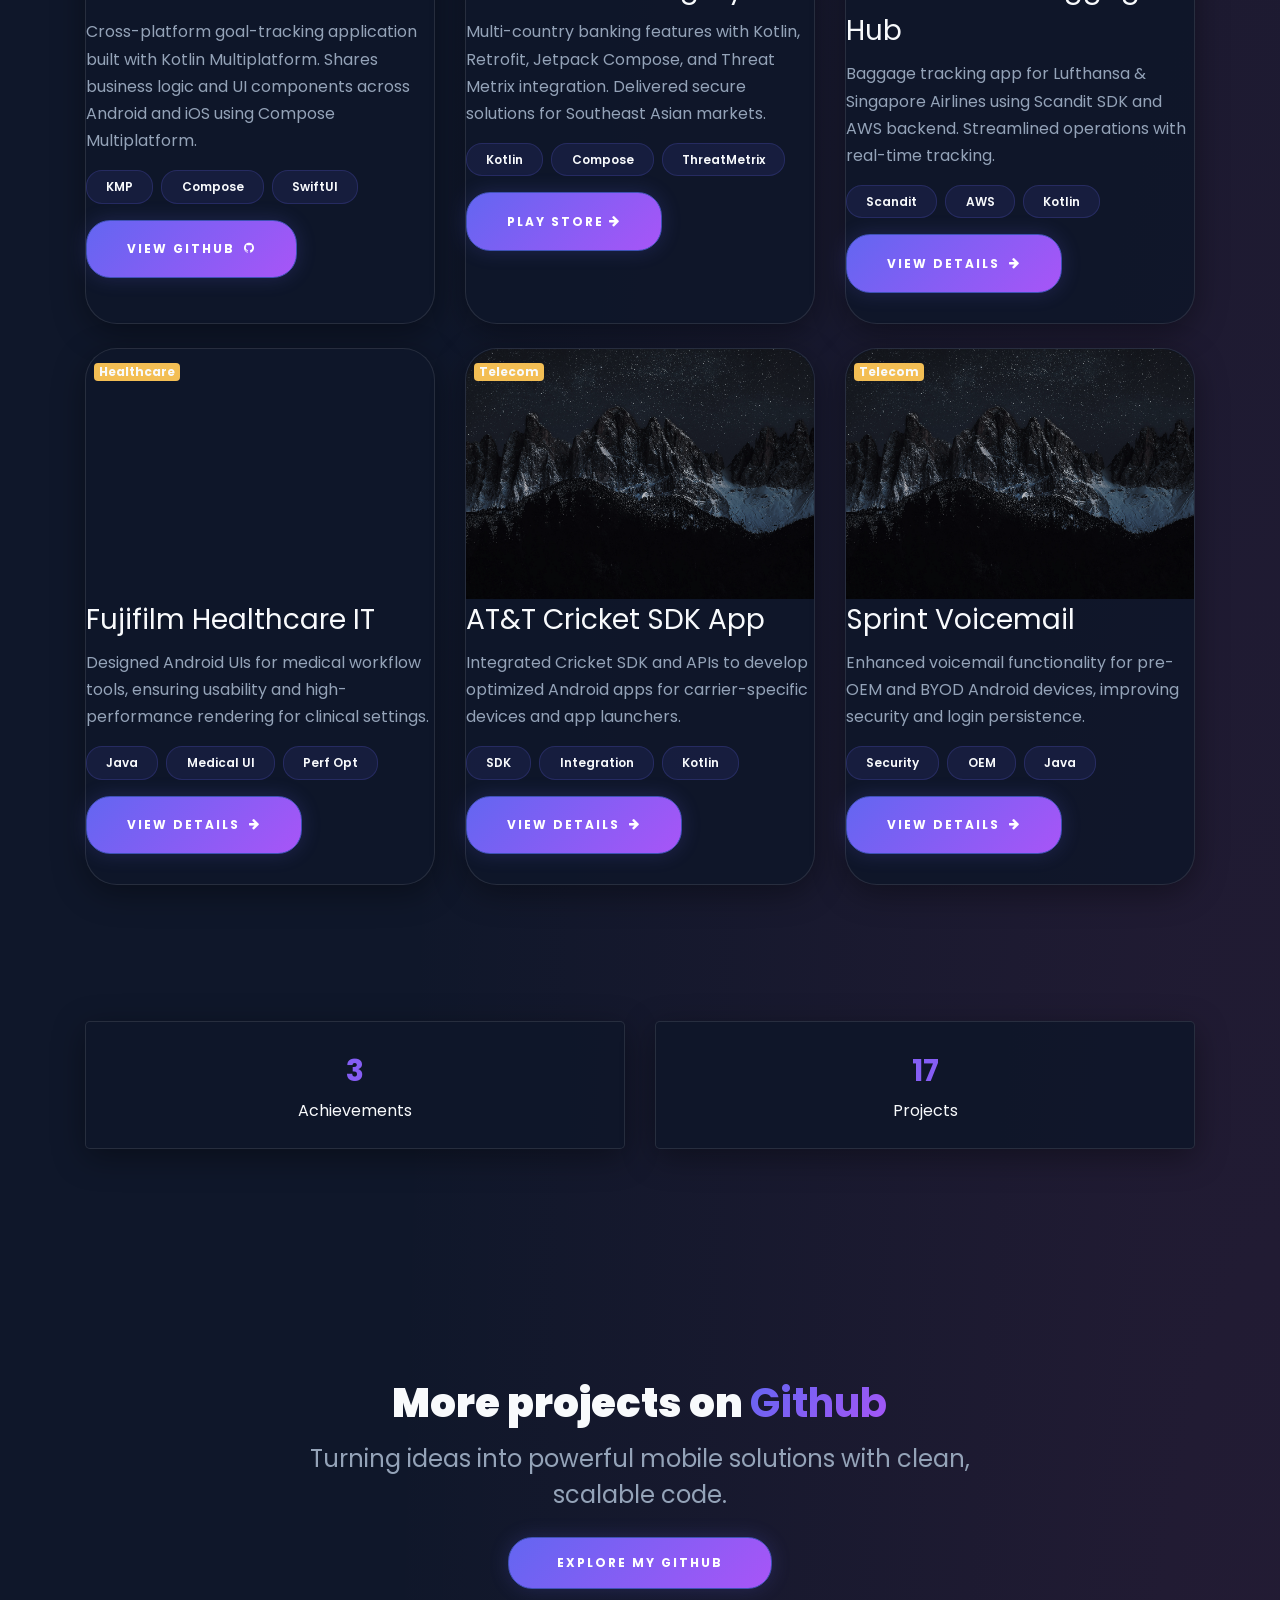
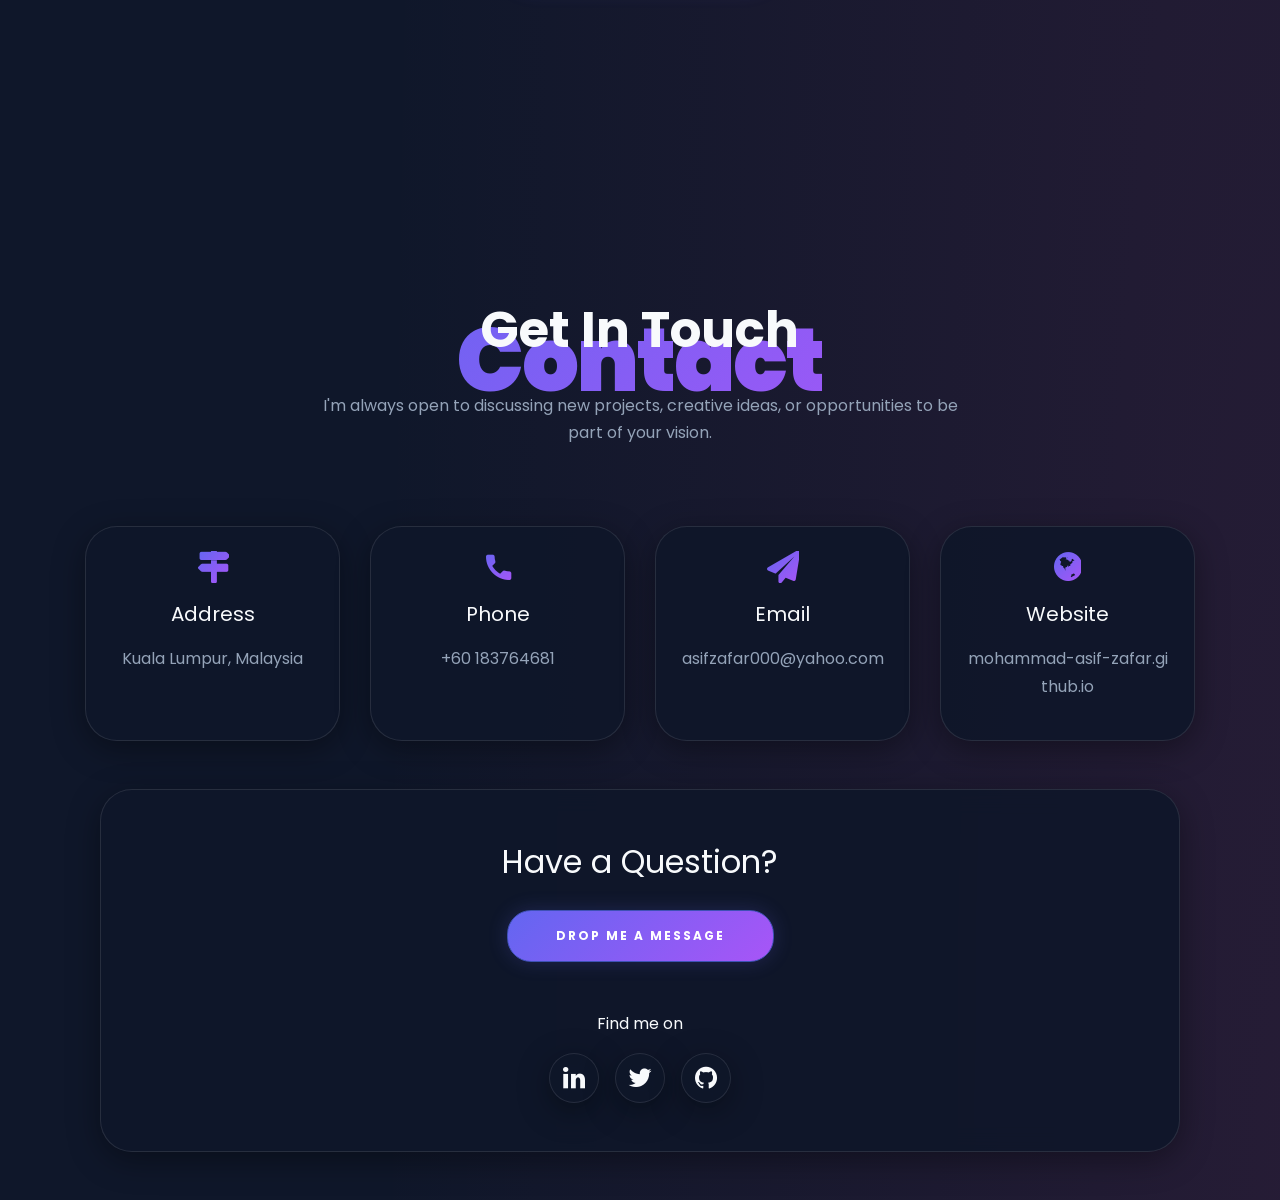
==== commit 34439796: "Little Sprout  project added" ====
--- a/index.html
+++ b/index.html
@@ -801,6 +801,29 @@
 				</div>
 			</div>
 			<div class="row g-4">
+				<!-- Little Sprout -->
+				<div class="col-md-4 d-flex ftco-animate mb-4">
+                    <div class="blog-entry h-100 w-100 glass-card">
+                        <div class="block-20" style="background-image: url('images/littlesprout_overview.svg');">
+                            <div class="position-absolute top-0 end-0 p-2 z-1">
+                                <span class="badge bg-primary text-white">Compose Multiplatform</span>
+                            </div>
+                        </div>
+                        <div class="text">
+                            <h3 class="text-main">Little Sprout - Toddler Learning</h3>
+                            <p class="text-muted">Early childhood discovery app for toddlers (ages 2–3) with 9 learning categories, interactive audio, music activities, parent dashboard, and offline-first privacy design.</p>
+                            <div class="tech-tags mb-3">
+                                <span class="badge badge-tech">Compose</span>
+                                <span class="badge badge-tech">KMP</span>
+                                <span class="badge badge-tech">Android/iOS</span>
+                            </div>
+                            <a href="https://mohammad-asif-zafar.github.io/LittleSprout/index.html" class="btn btn-primary btn-sm" target="_blank">
+                                View Project <i class="fas fa-external-link-alt ml-1"></i>
+                            </a>
+                        </div>
+                    </div>
+                </div>
+
 				<!-- MedBuddy -->
 				<div class="col-md-4 d-flex ftco-animate mb-4">
                     <div class="blog-entry h-100 w-100 glass-card">
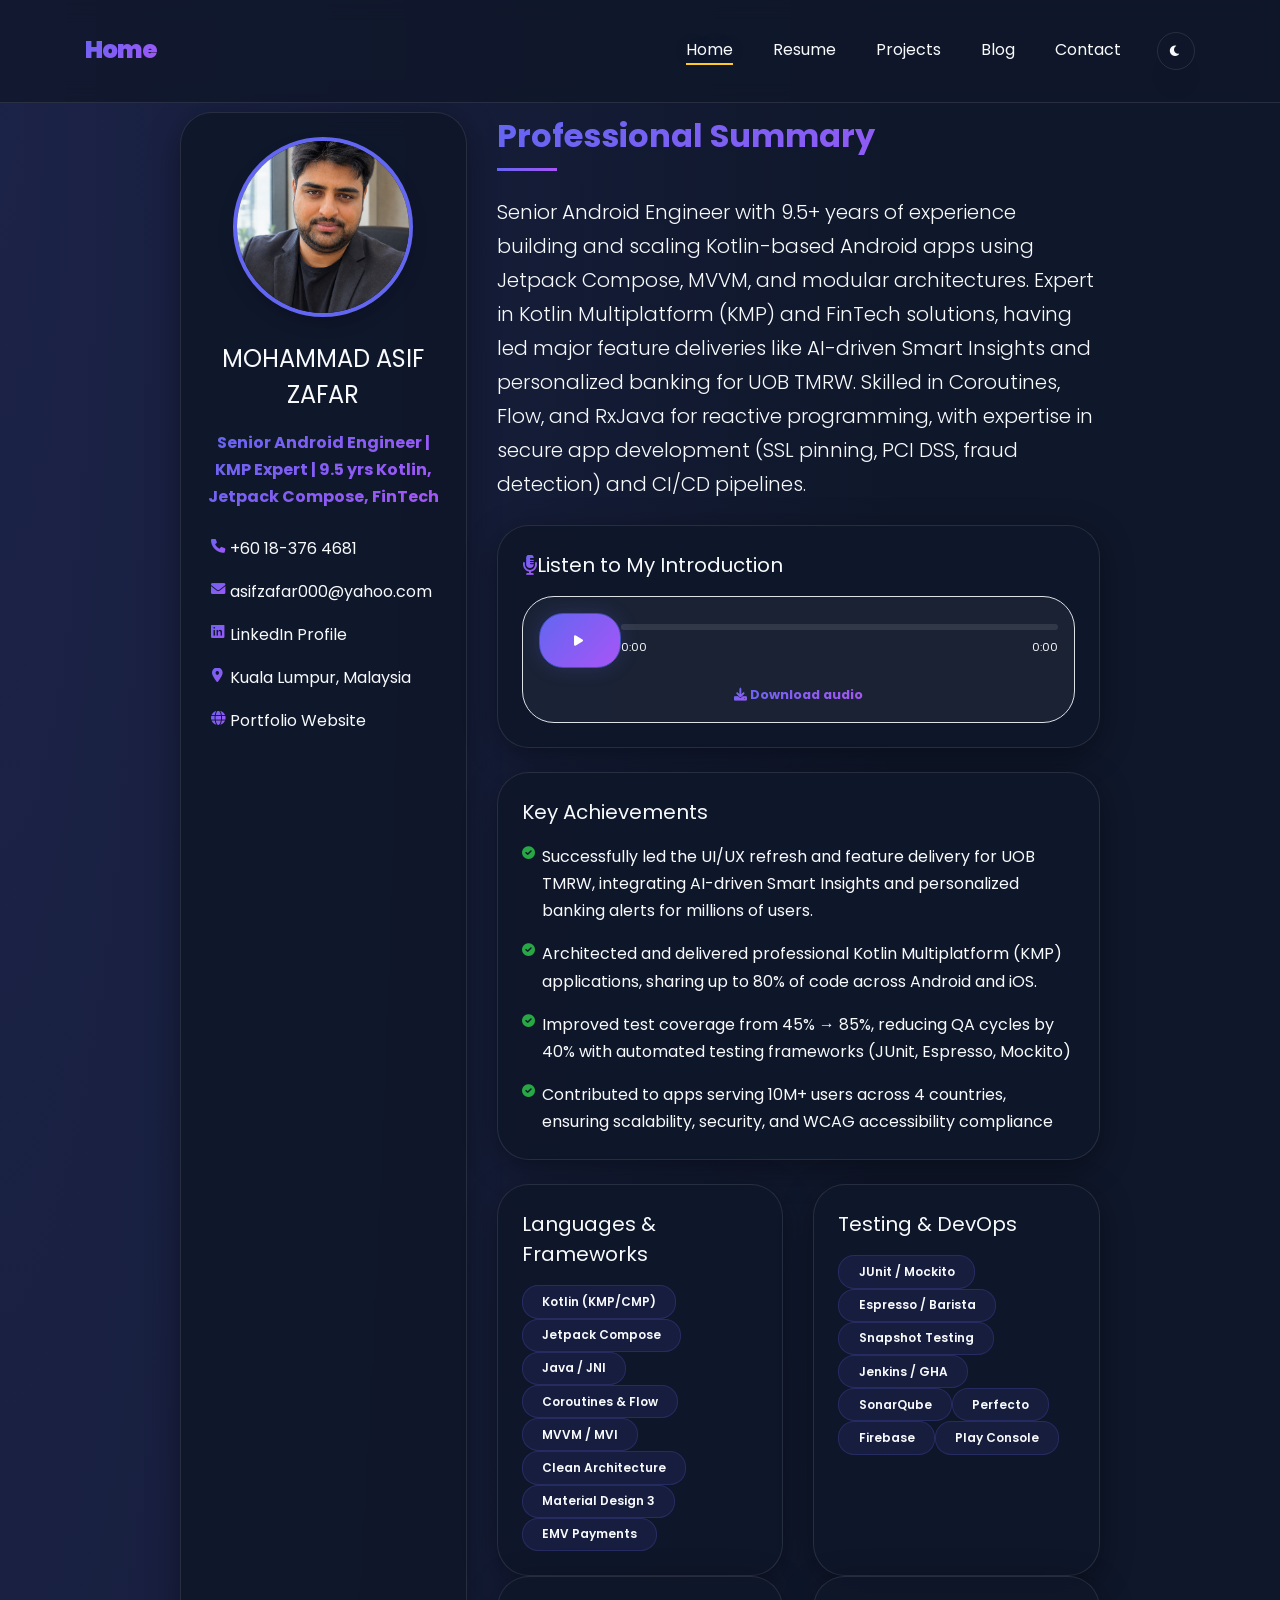
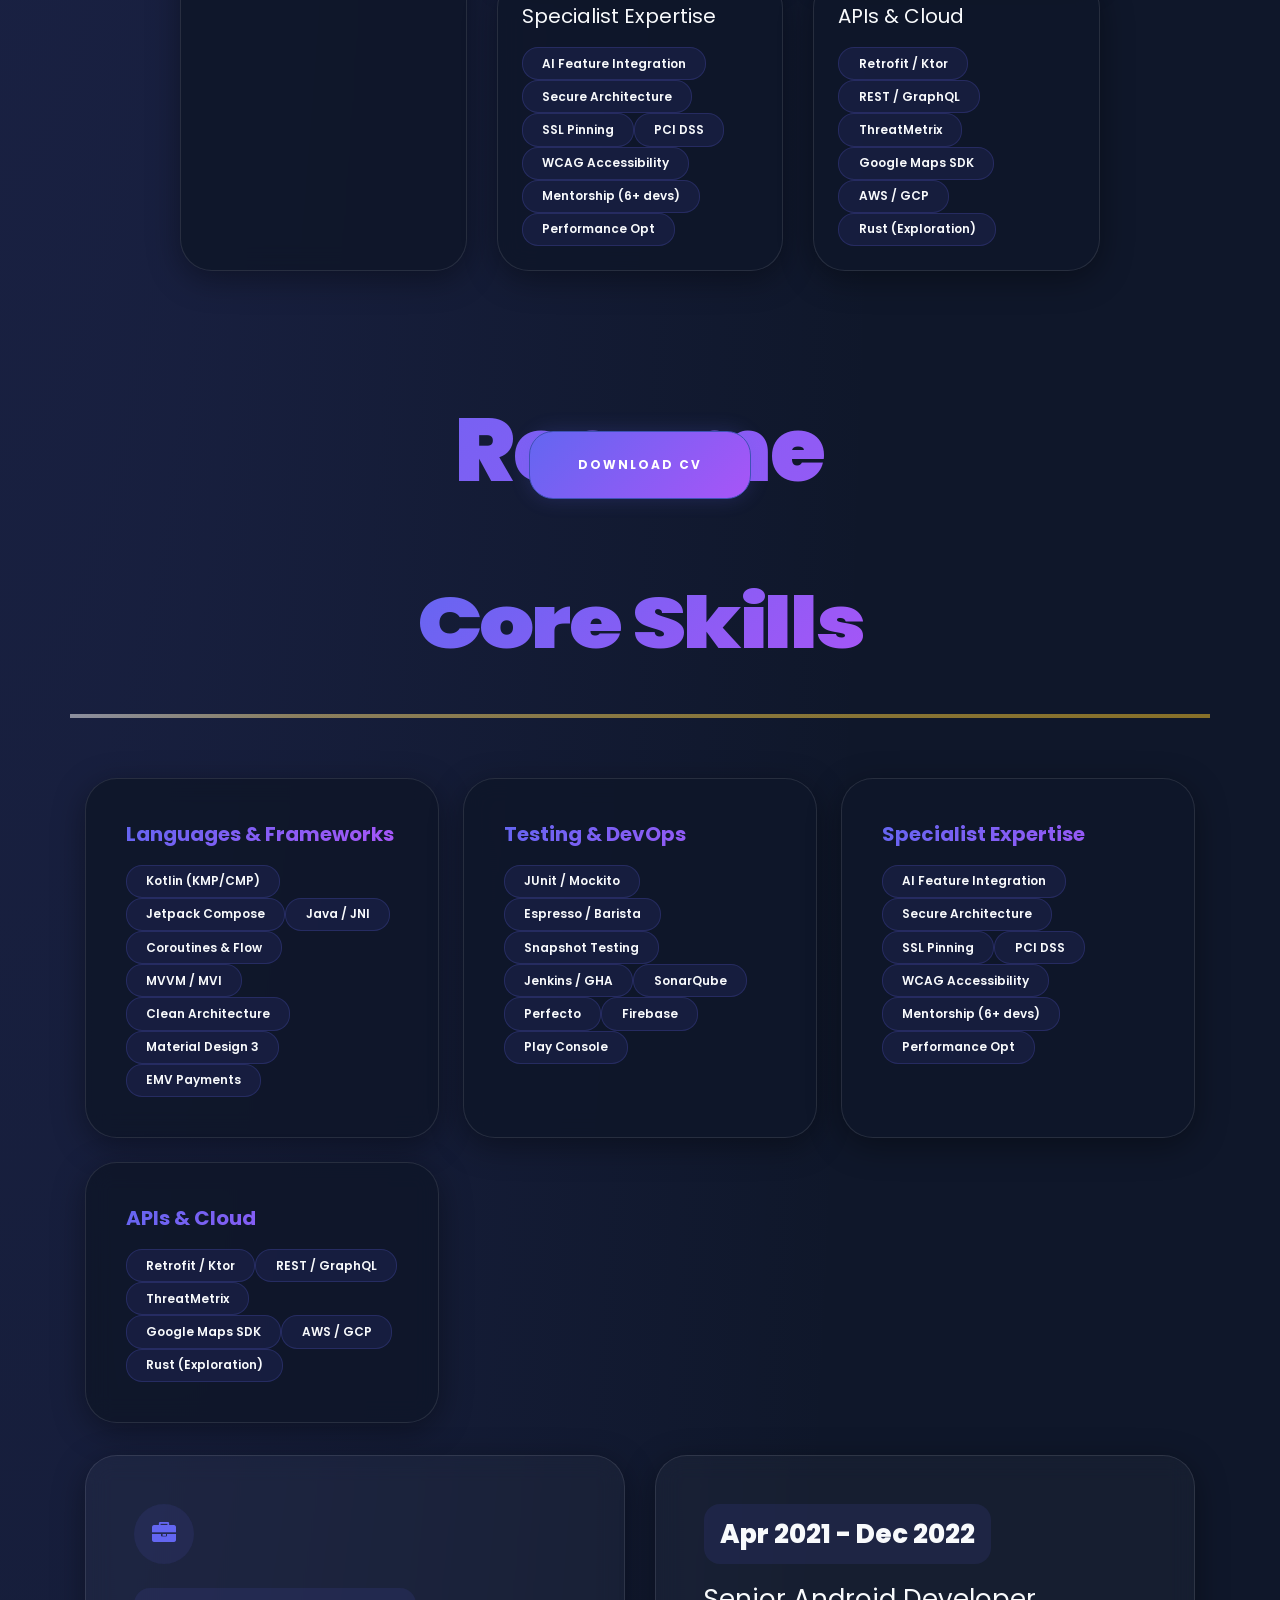
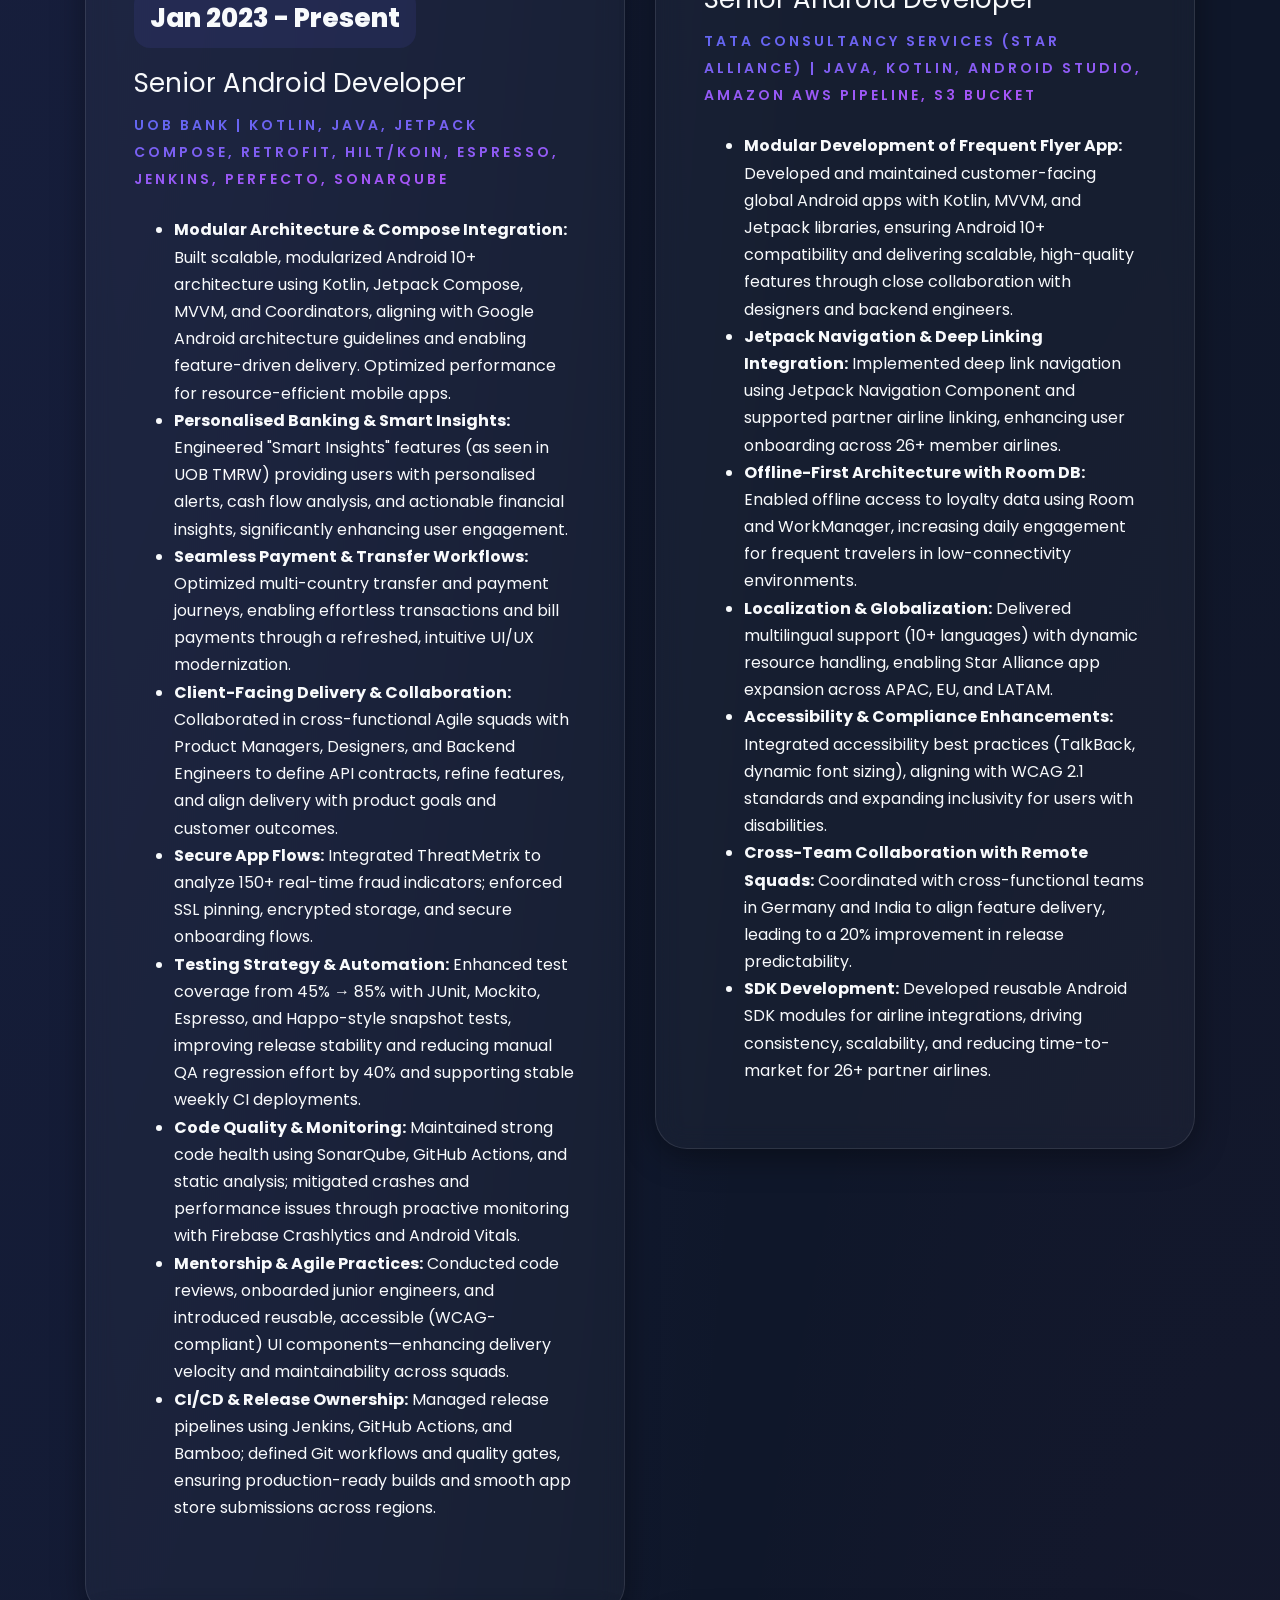
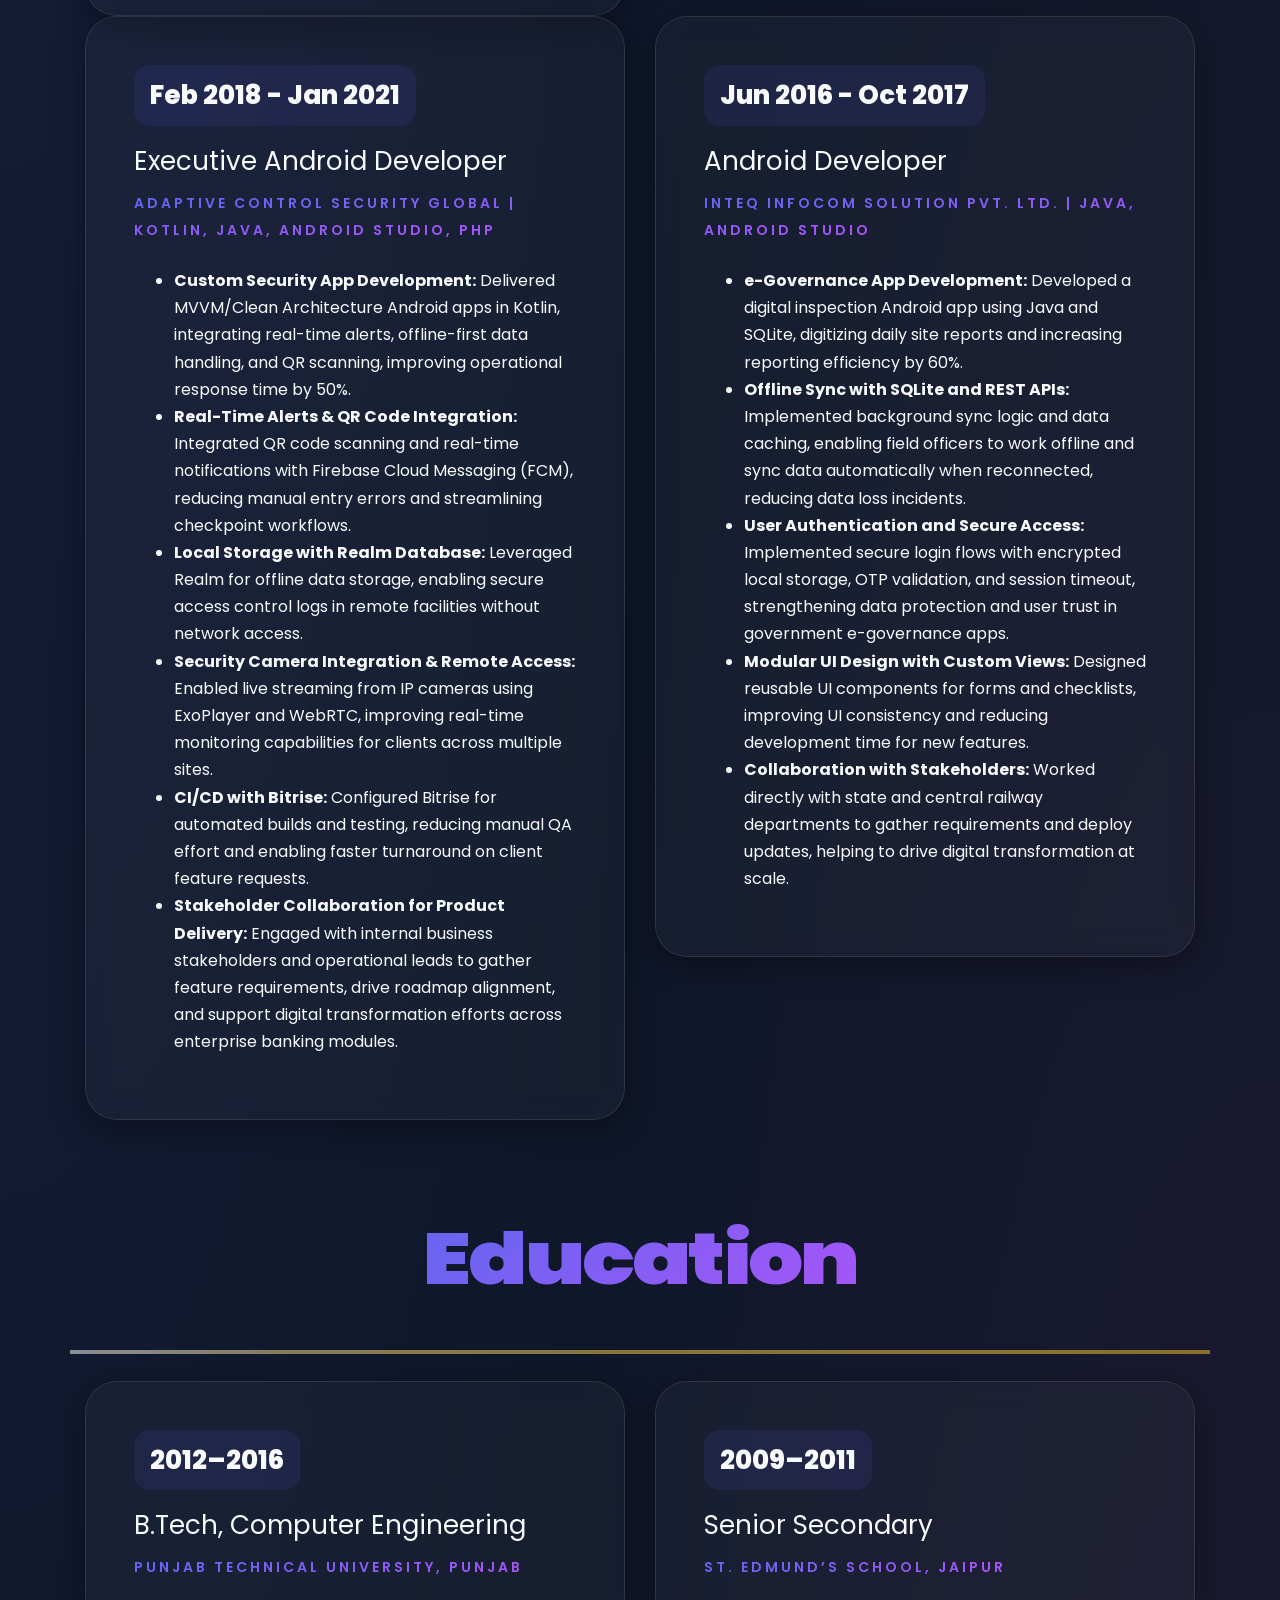
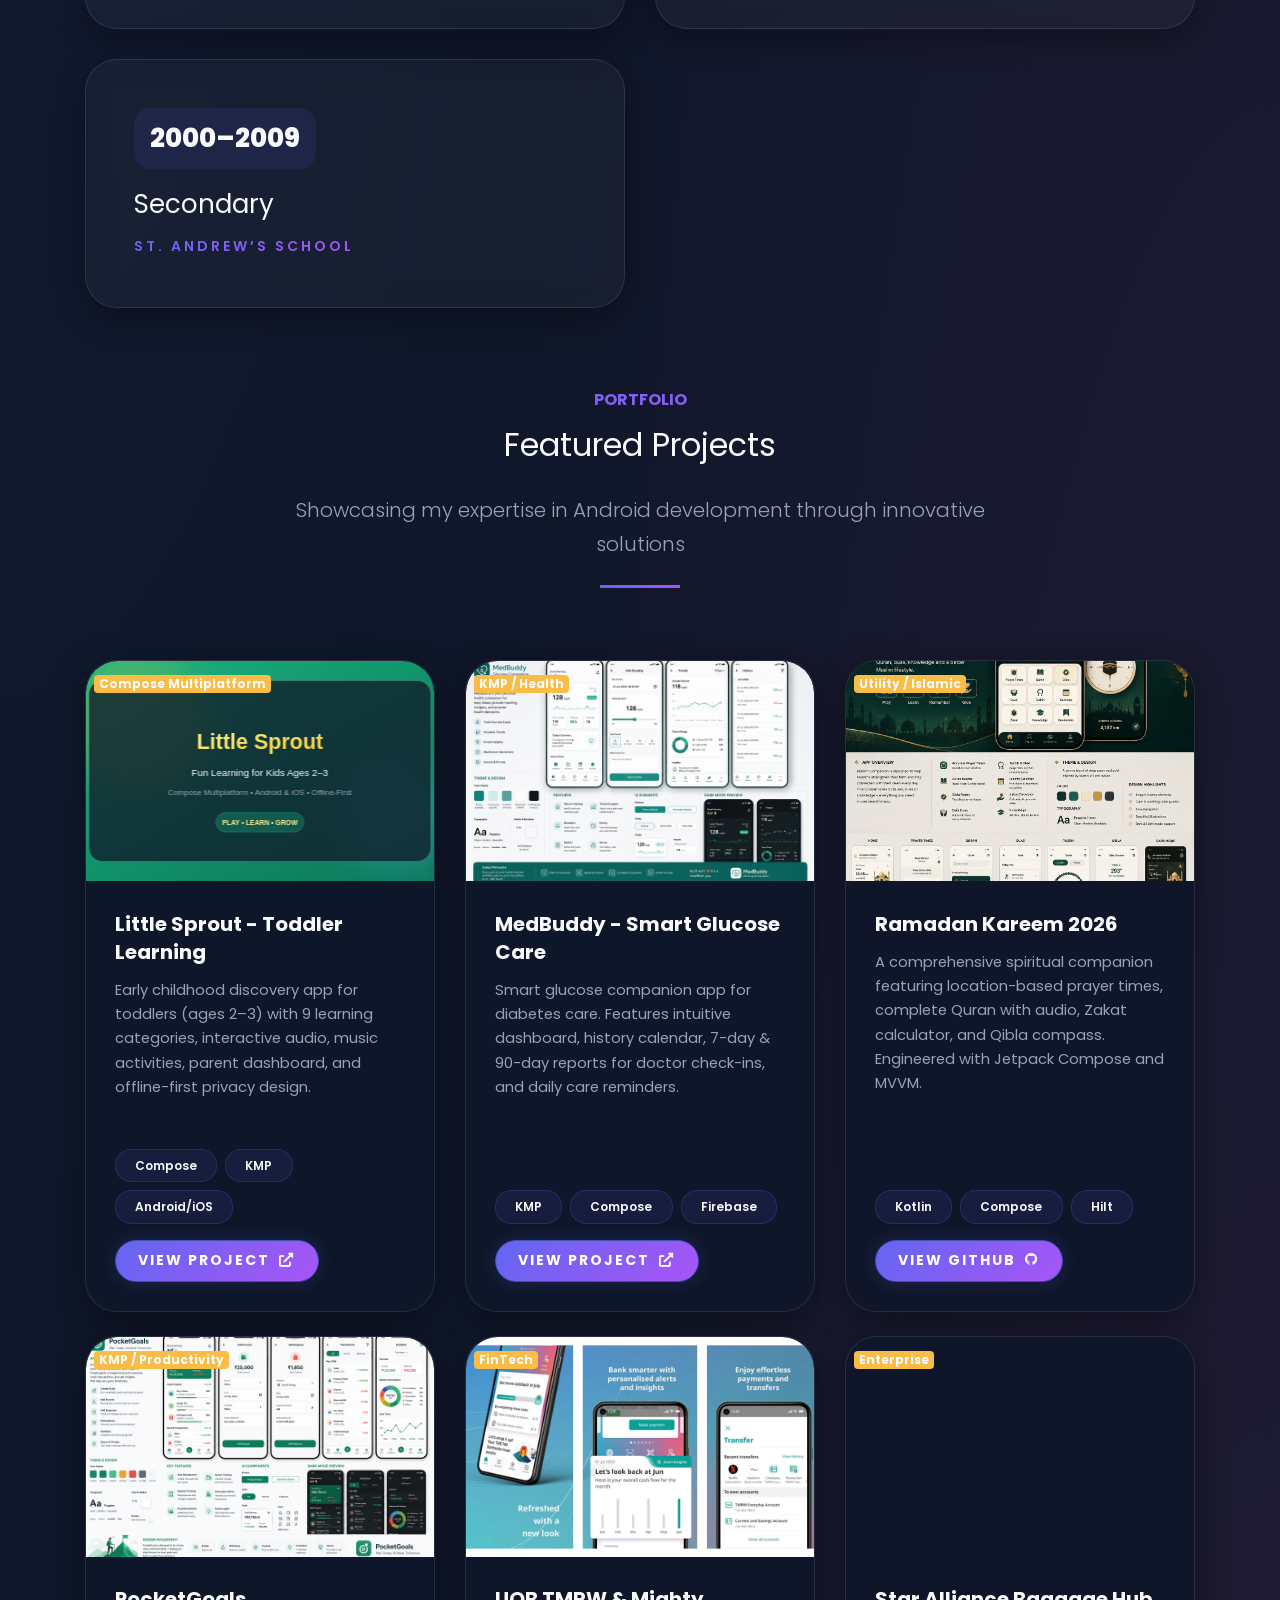
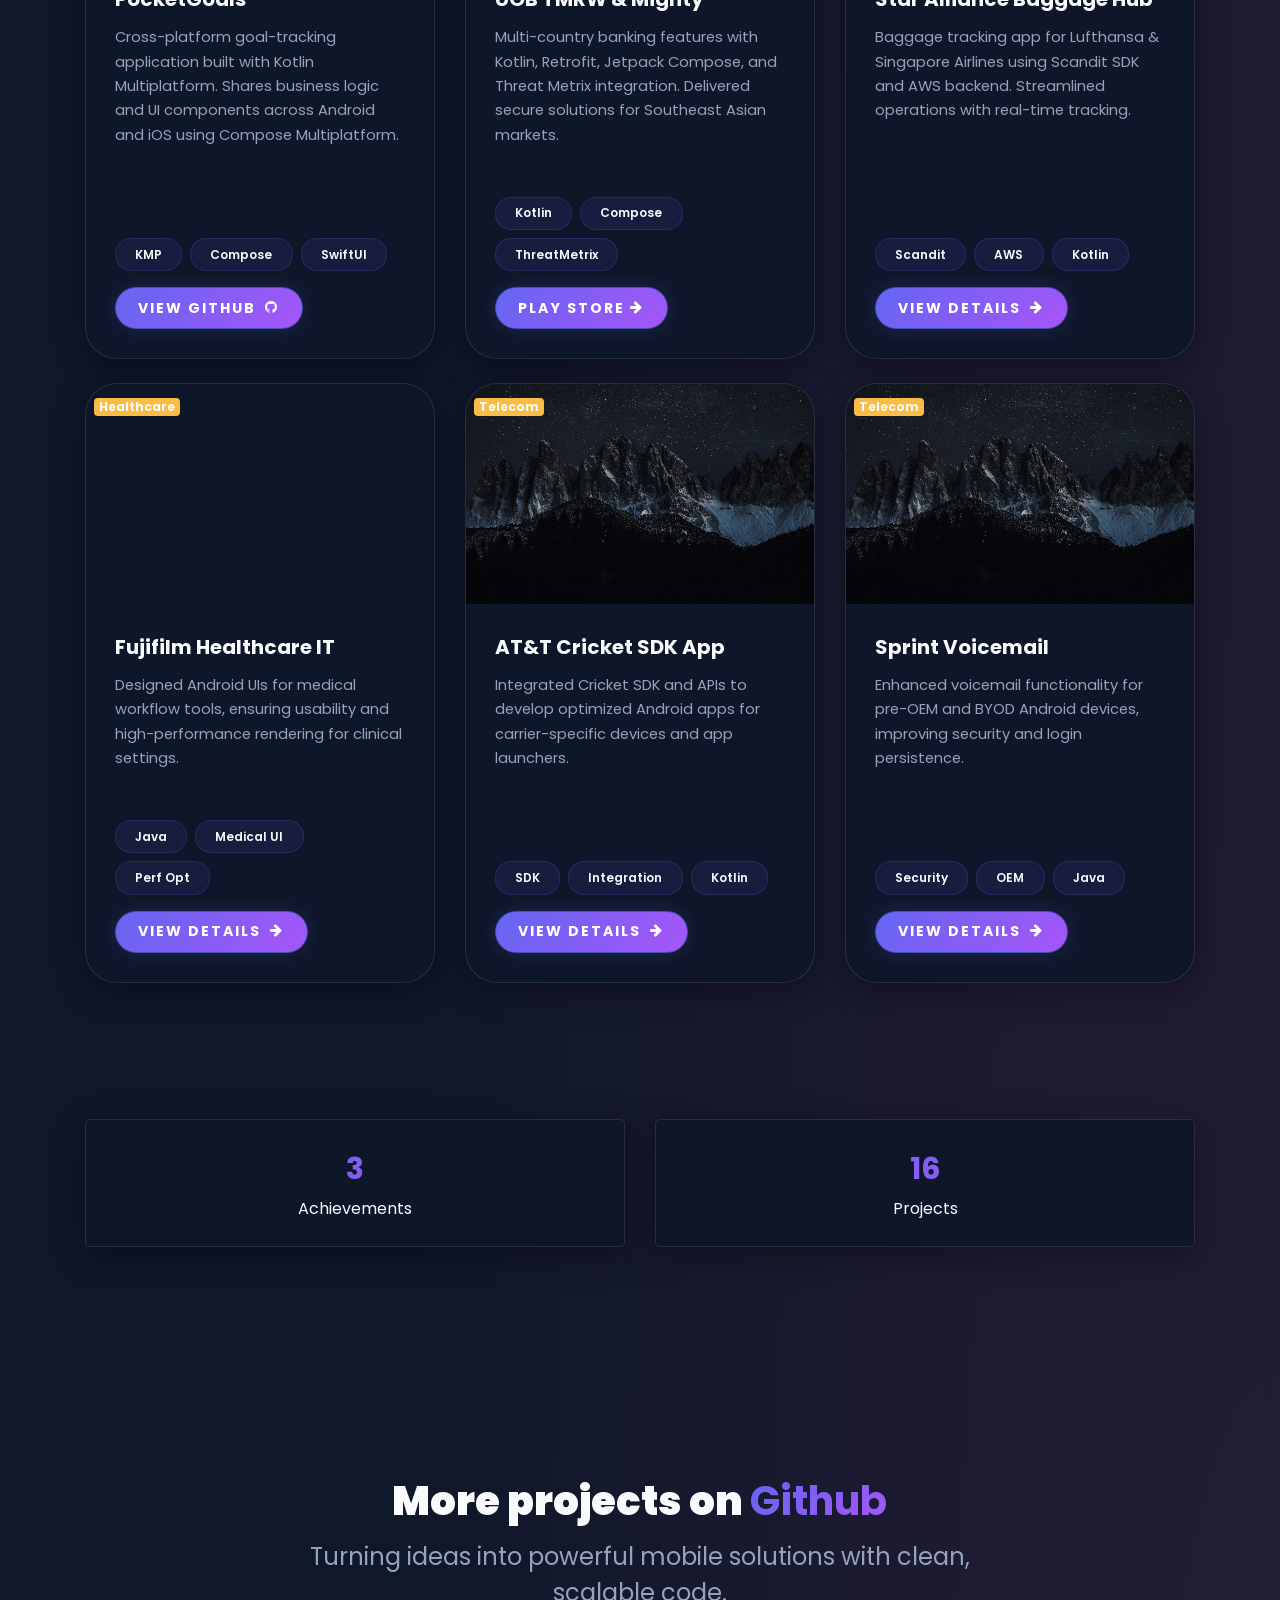
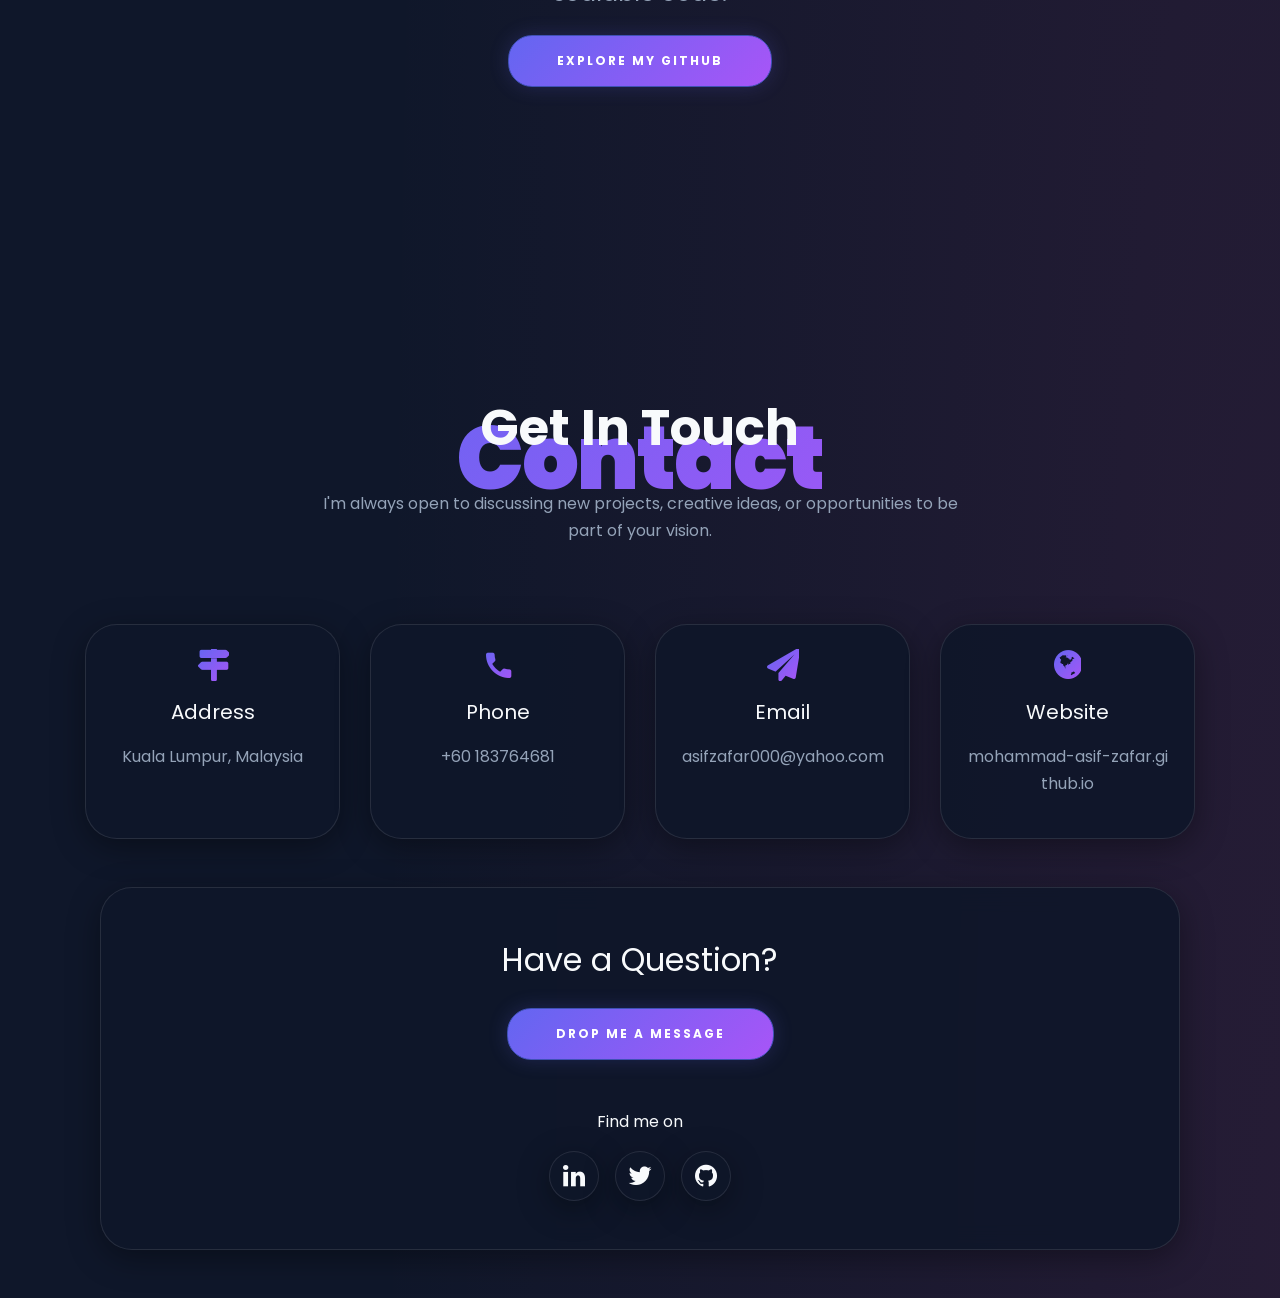
==== commit acef5acc: "MedBuddy website added" ====
--- a/index.html
+++ b/index.html
@@ -107,7 +107,7 @@
 
         /* Glassmorphism Sections */
         section {
-            padding: 8rem 0;
+            padding: 5rem 0;
             background: transparent !important;
         }
 
@@ -221,24 +221,58 @@
             border-radius: 2rem;
             transition: var(--transition);
             height: 100%;
+            display: flex;
+            flex-direction: column;
+            overflow: hidden;
         }
 
         .blog-entry:hover {
-            transform: translateY(-15px) rotateX(5deg);
-            box-shadow: 0 25px 50px -12px rgba(0, 0, 0, 0.5);
+            transform: translateY(-8px);
+            box-shadow: 0 20px 40px -10px rgba(0, 0, 0, 0.4);
             border-color: var(--primary-color);
         }
 
         .blog-entry .block-20 {
-            height: 250px;
+            height: 220px;
             border-radius: 2rem 2rem 0 0;
-            filter: grayscale(20%);
+            background-size: cover;
+            background-position: center center;
+            position: relative;
+            filter: grayscale(10%);
             transition: var(--transition);
         }
 
         .blog-entry:hover .block-20 {
             filter: grayscale(0%);
-            transform: scale(1.05);
+            transform: scale(1.03);
+        }
+
+        .blog-entry .text {
+            padding: 1.8rem;
+            display: flex;
+            flex-direction: column;
+            flex-grow: 1;
+        }
+
+        .blog-entry .text h3 {
+            font-size: 1.25rem;
+            font-weight: 700;
+            margin-bottom: 0.75rem;
+            line-height: 1.4;
+        }
+
+        .blog-entry .text p {
+            font-size: 0.92rem;
+            line-height: 1.65;
+            margin-bottom: 1.25rem;
+            flex-grow: 1;
+        }
+
+        .blog-entry .text .btn {
+            align-self: flex-start;
+            margin-top: auto;
+            padding: 0.6rem 1.4rem;
+            font-size: 0.88rem;
         }
 
         /* Modern Audio Player */
@@ -833,15 +867,15 @@
                             </div>
                         </div>
                         <div class="text">
-                            <h3 class="text-main">MedBuddy - Diabetes Manager</h3>
-                            <p class="text-muted">Professional Kotlin Multiplatform (KMP) app for blood glucose tracking. Features intelligent dashboards, advanced analytics with cubic bezier charts, and real-time Firebase synchronization.</p>
+                            <h3 class="text-main">MedBuddy - Smart Glucose Care</h3>
+                            <p class="text-muted">Smart glucose companion app for diabetes care. Features intuitive dashboard, history calendar, 7-day & 90-day reports for doctor check-ins, and daily care reminders.</p>
                             <div class="tech-tags mb-3">
                                 <span class="badge badge-tech">KMP</span>
                                 <span class="badge badge-tech">Compose</span>
                                 <span class="badge badge-tech">Firebase</span>
                             </div>
-                            <a href="https://github.com/mohammad-asif-zafar/MedBuddy/tree/release_2.1" class="btn btn-primary btn-sm" target="_blank">
-                                View GitHub <i class="icon-github ml-1"></i>
+                            <a href="https://mohammad-asif-zafar.github.io/MedBuddy/" class="btn btn-primary btn-sm" target="_blank">
+                                View Project <i class="fas fa-external-link-alt ml-1"></i>
                             </a>
                         </div>
                     </div>
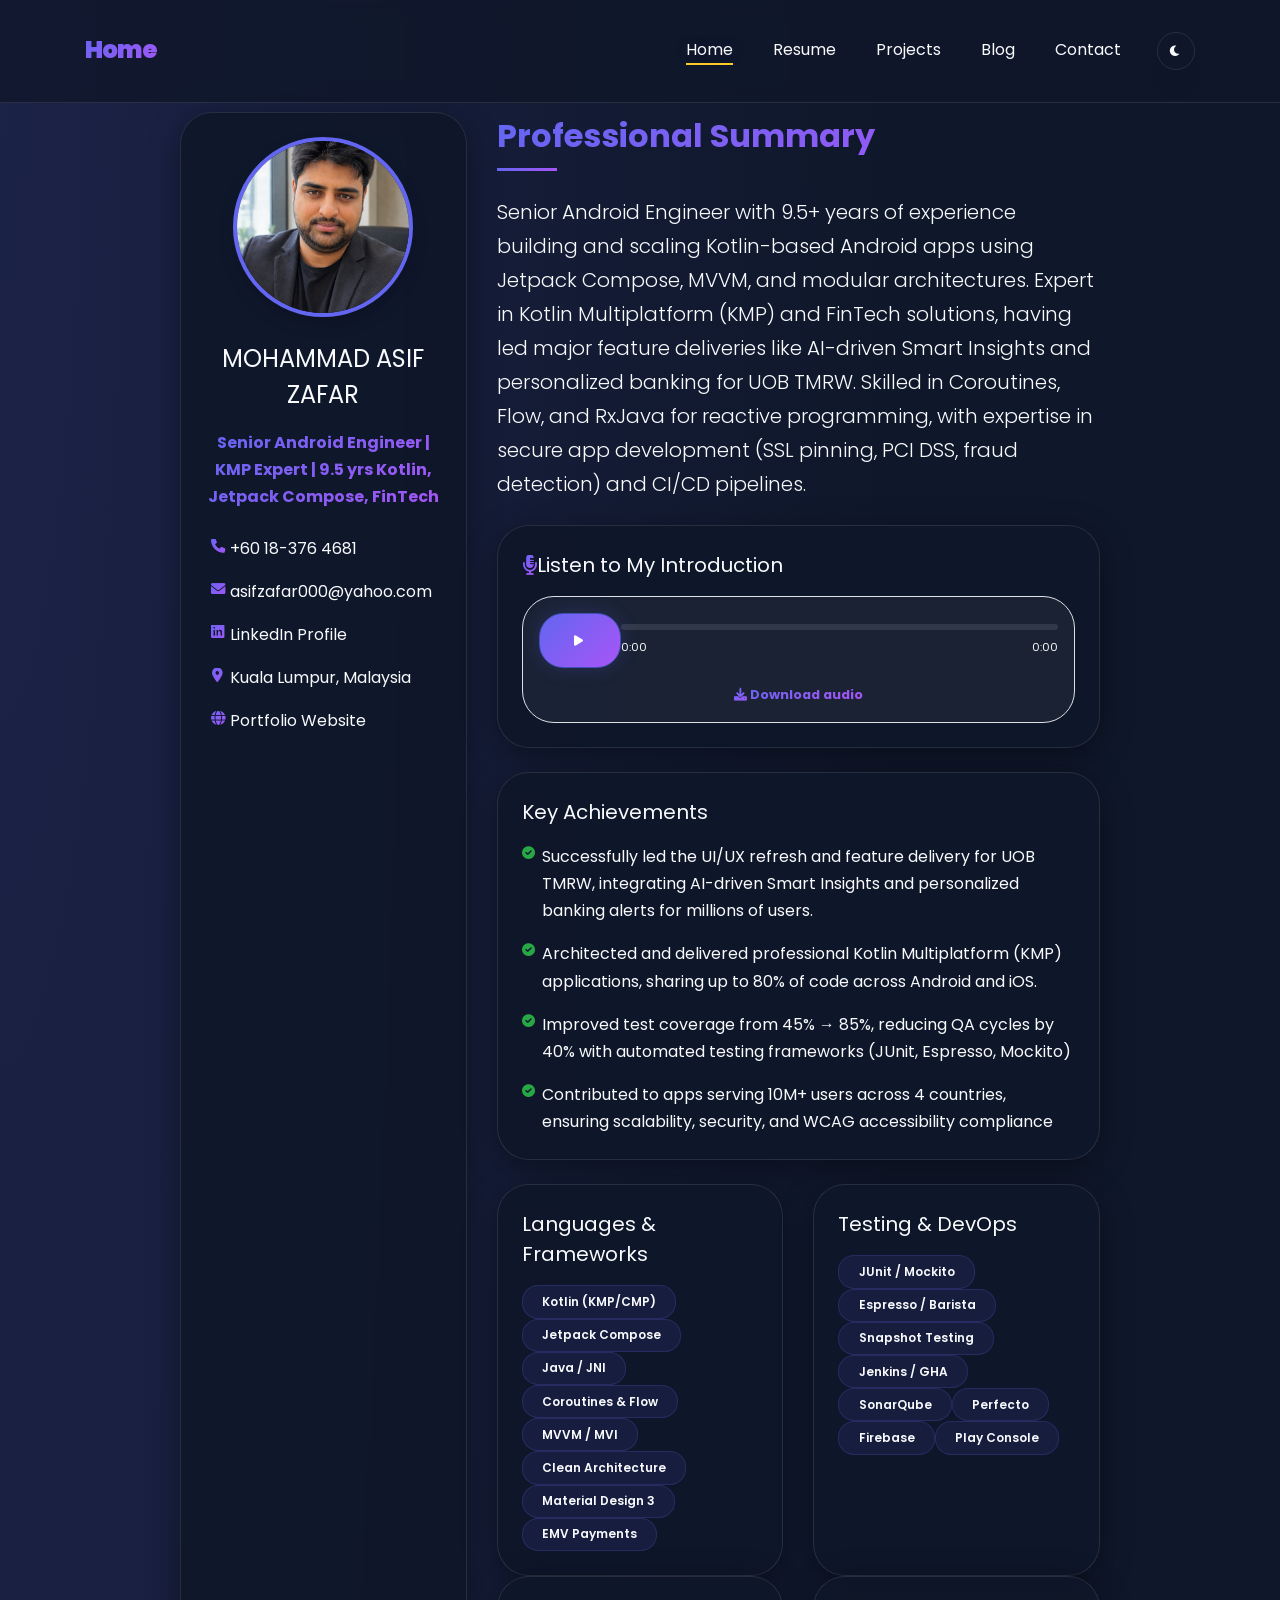
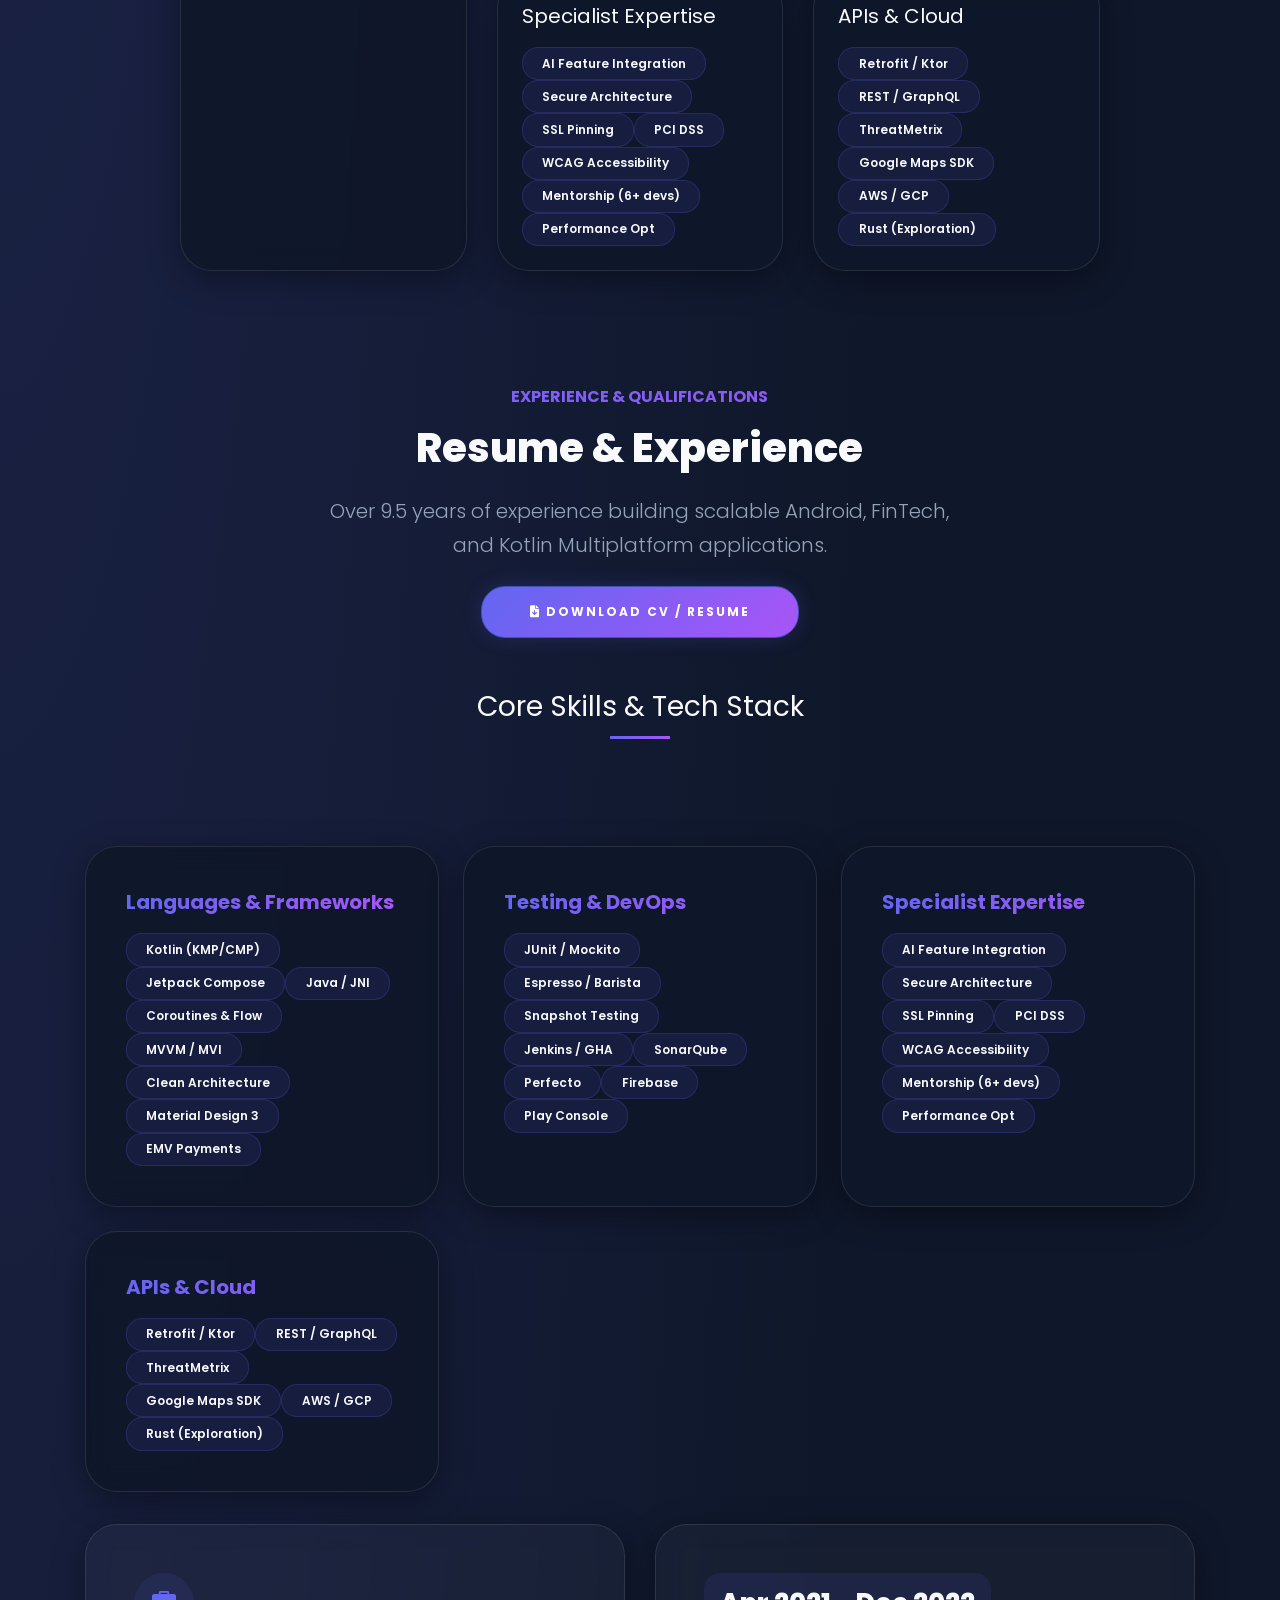
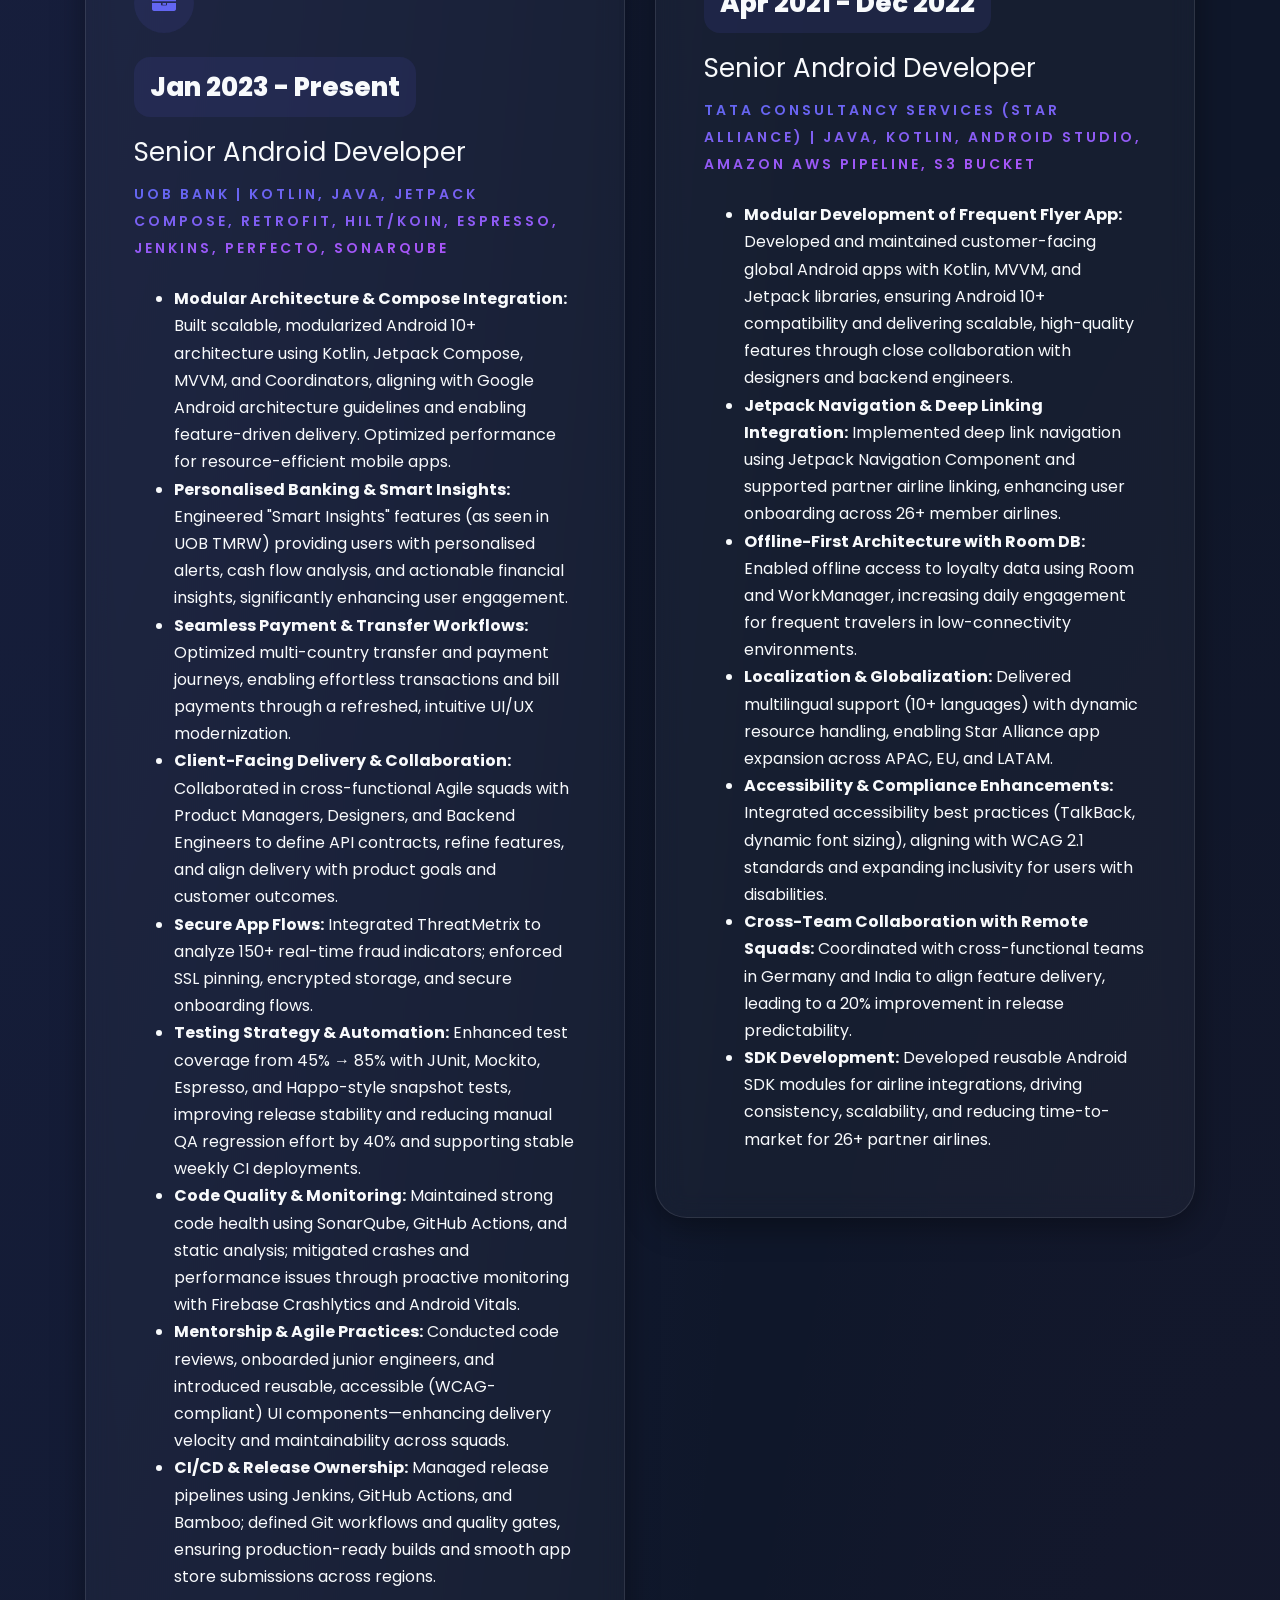
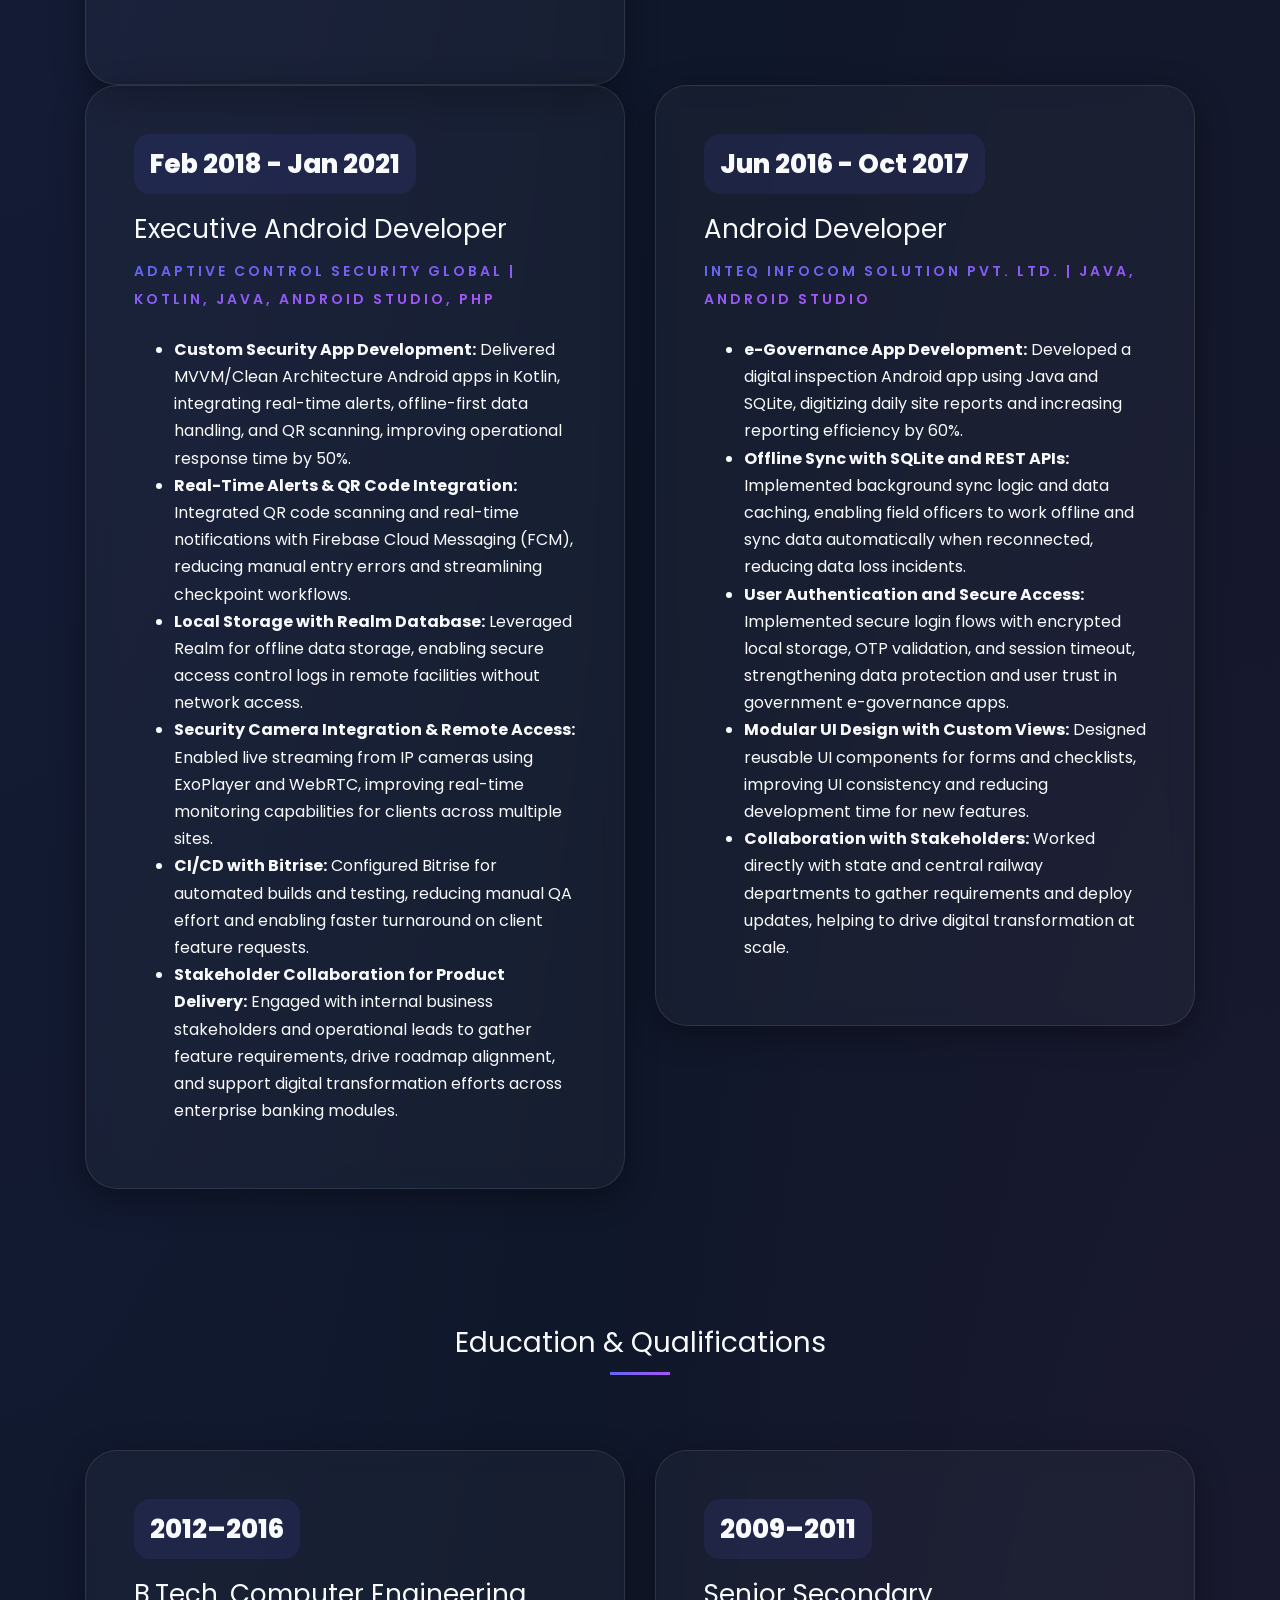
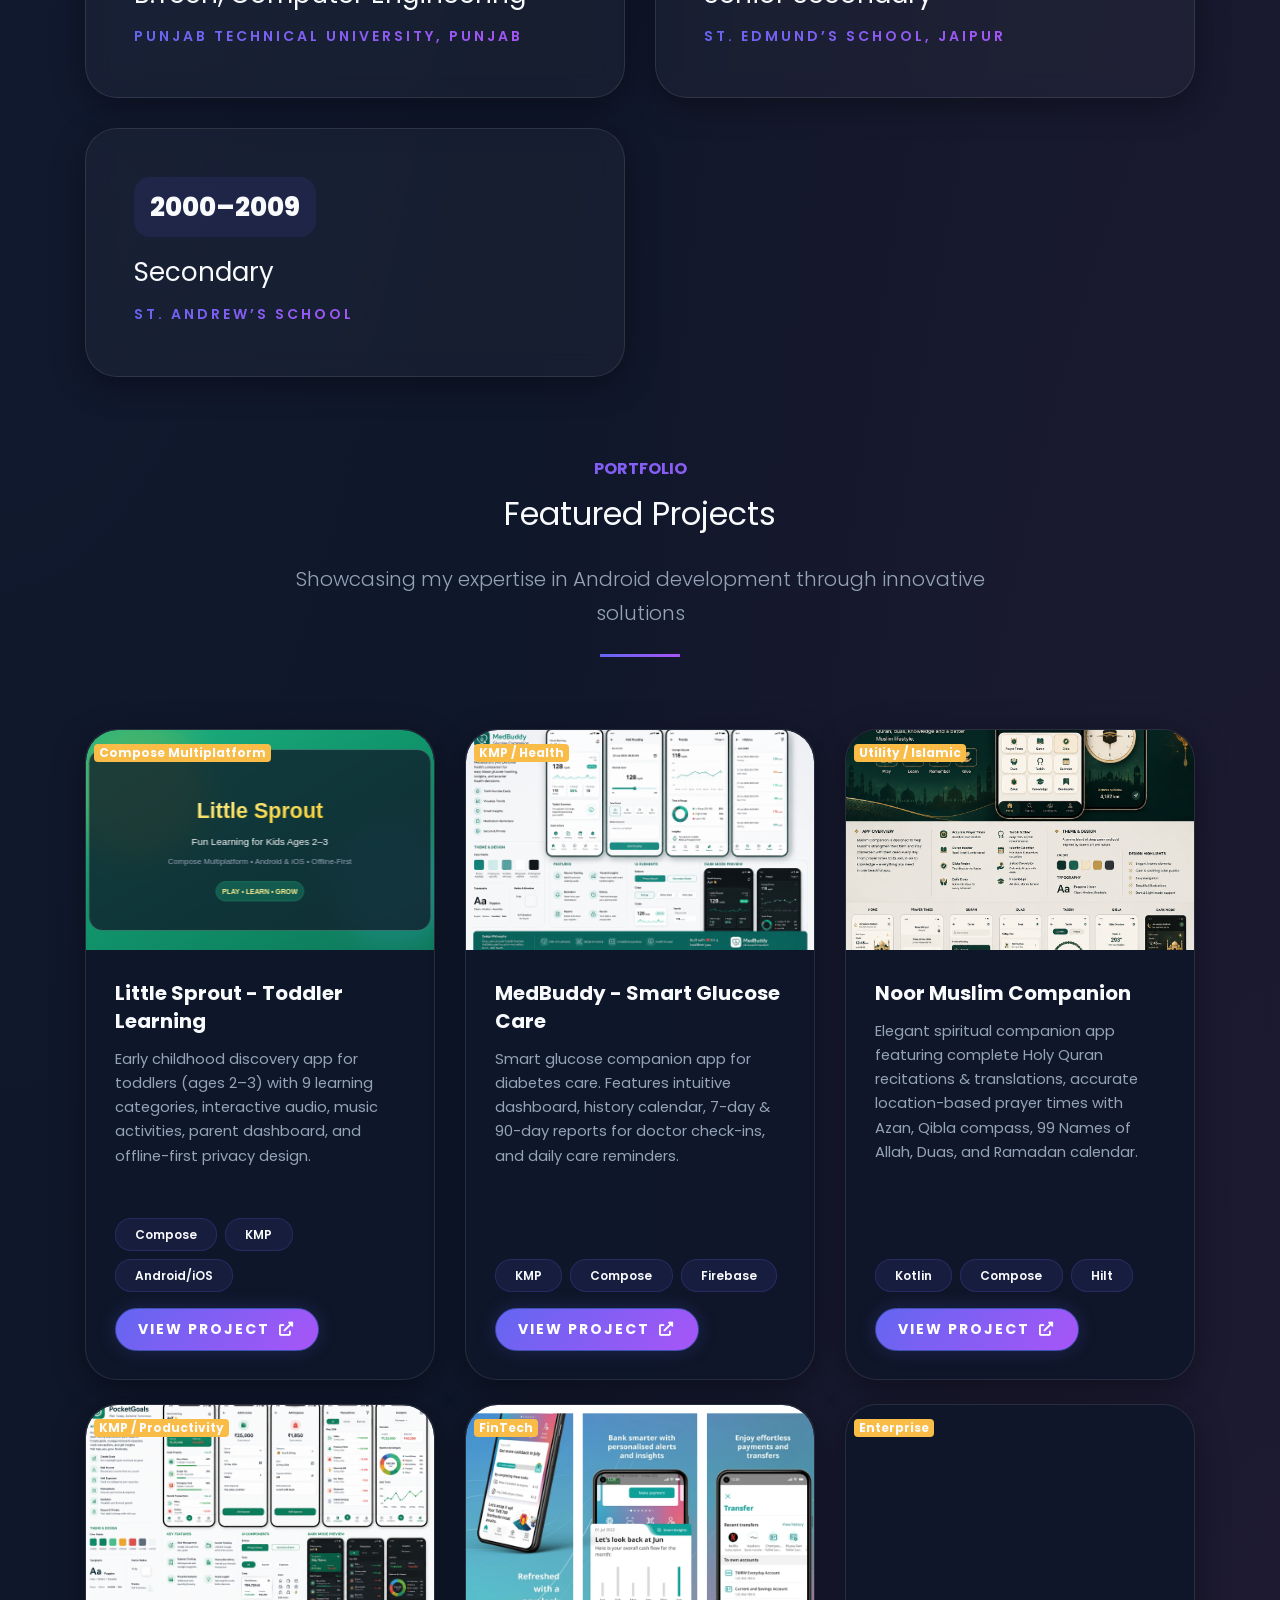
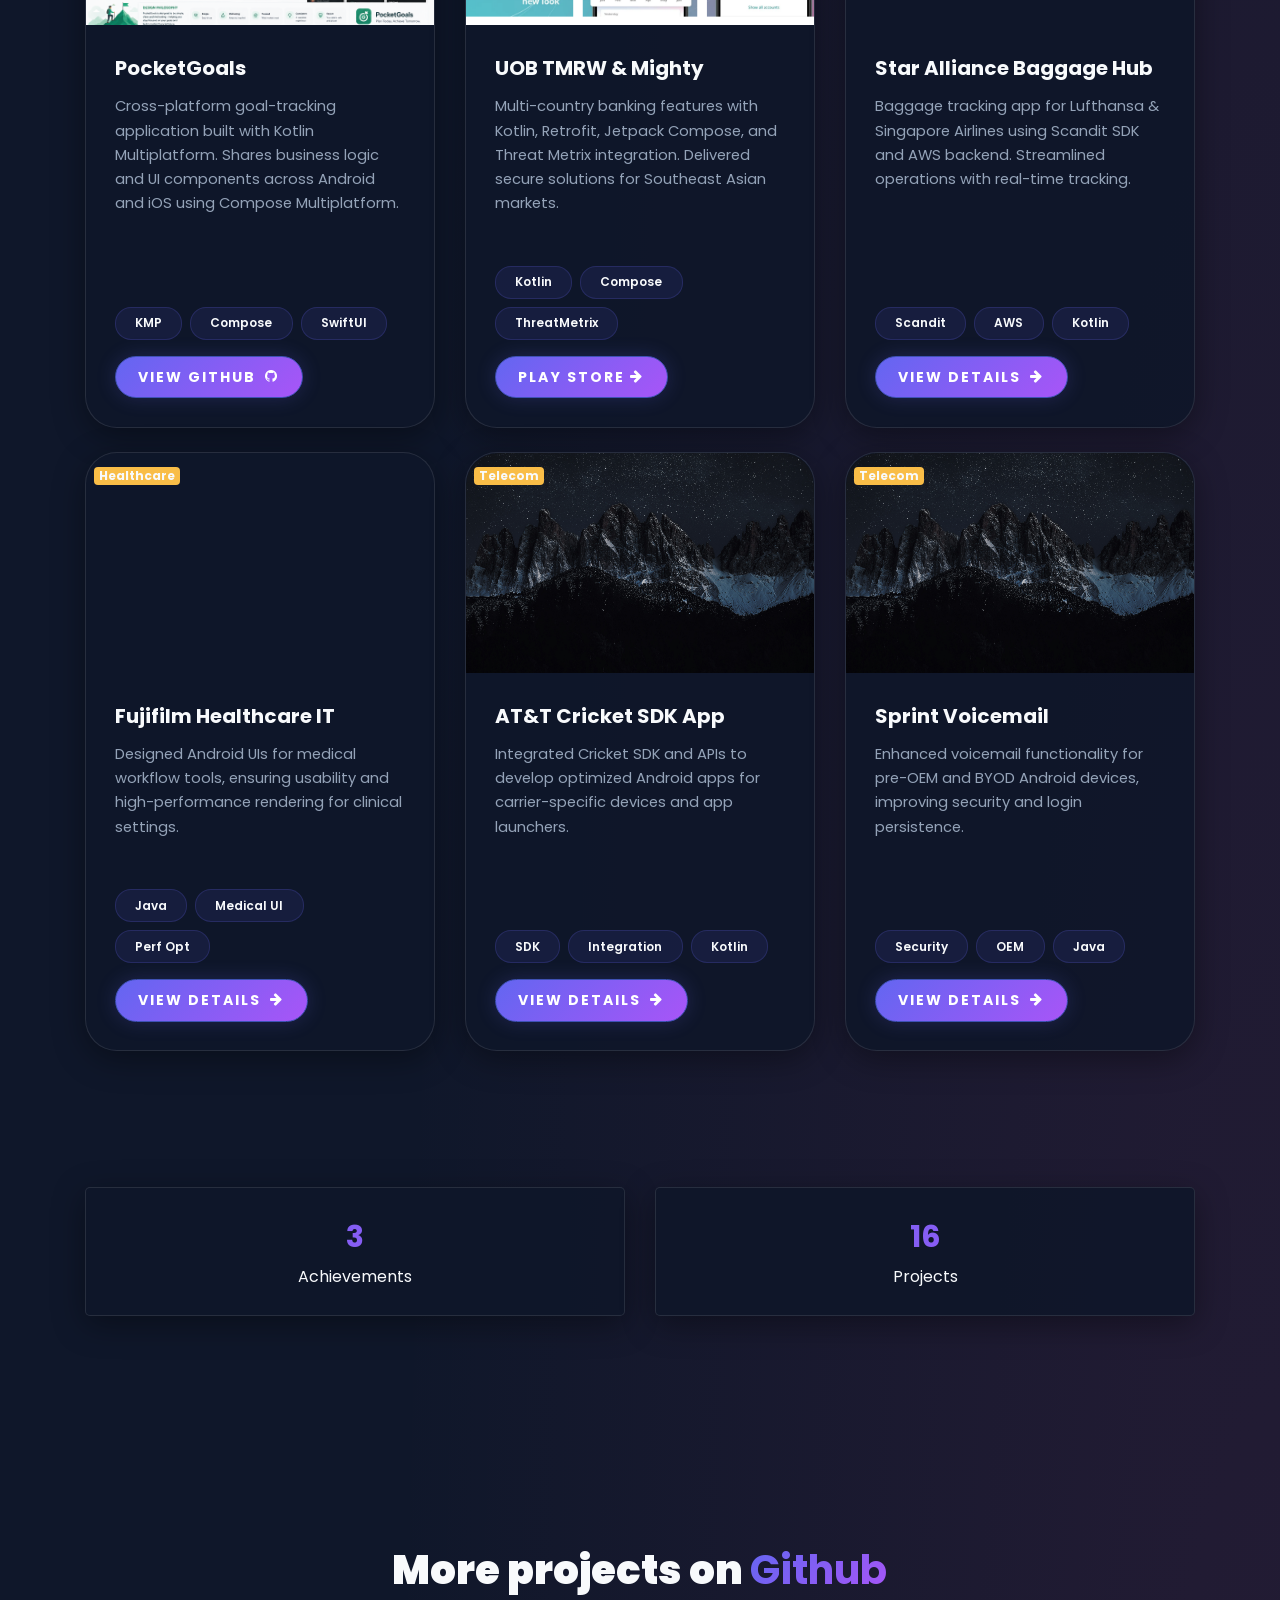
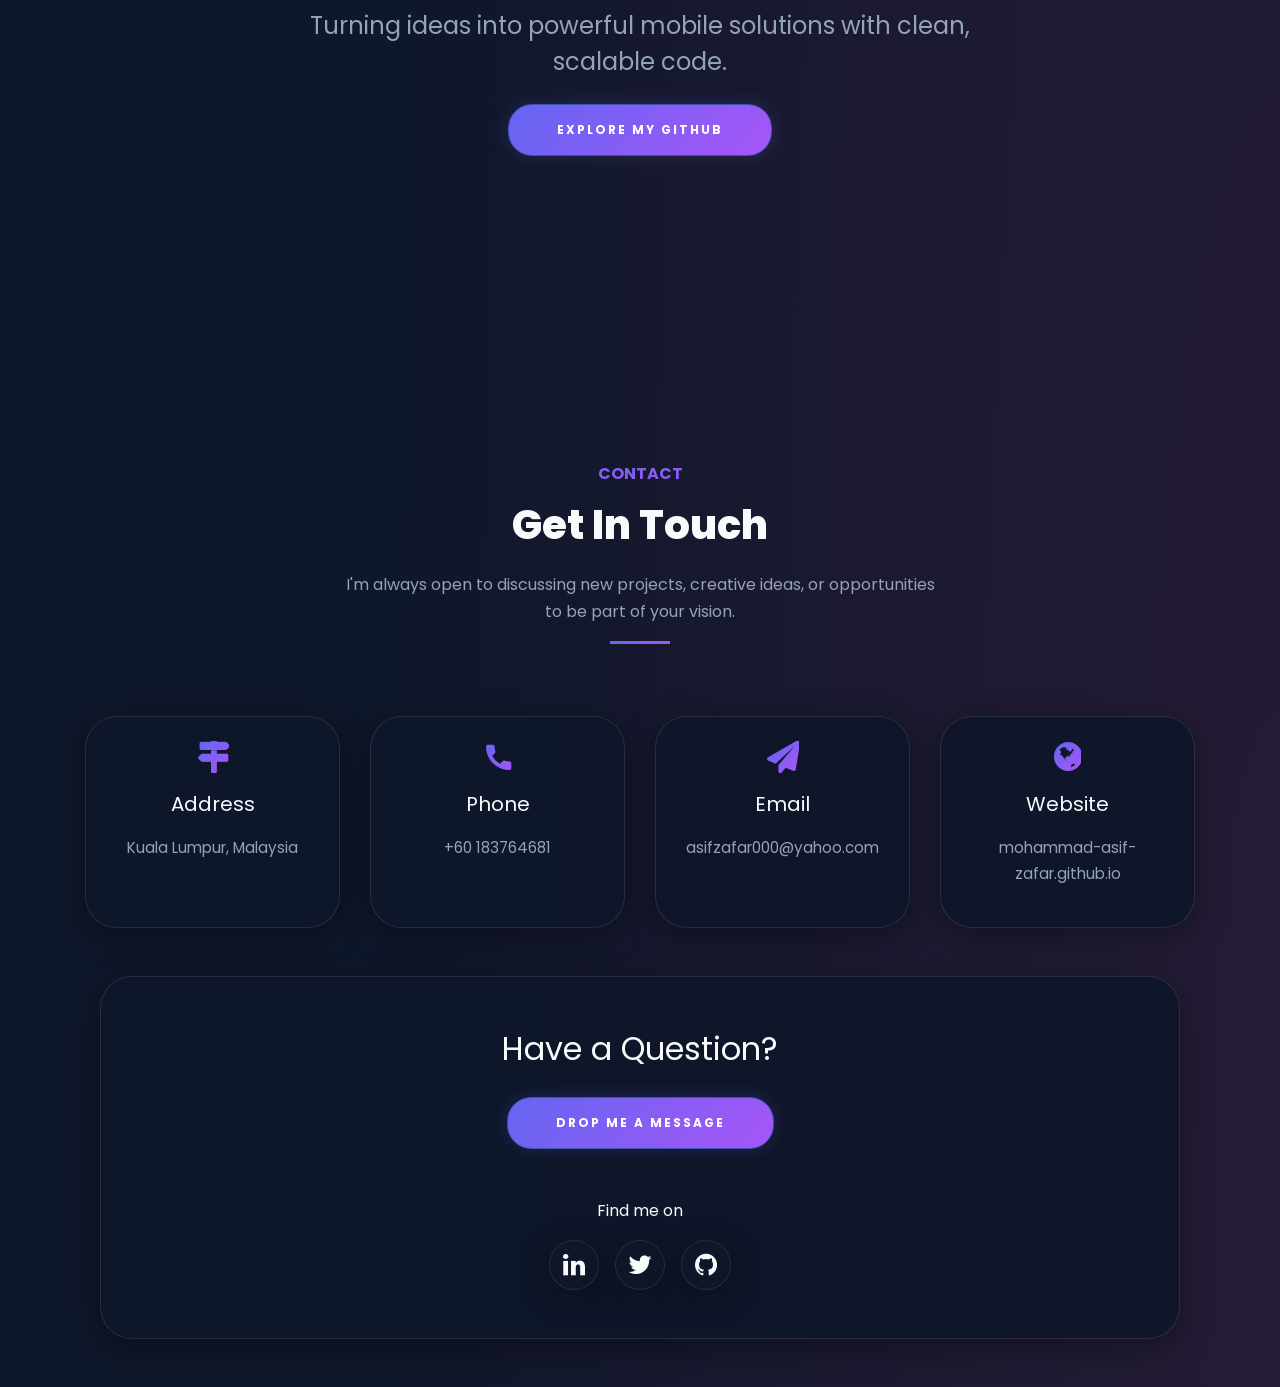
==== commit b2f0c6d4: "Noor Muslim Companion url is updated" ====
--- a/index.html
+++ b/index.html
@@ -124,19 +124,43 @@
             box-shadow: 0 8px 32px 0 rgba(0, 0, 0, 0.37);
         }
 
-        /* Typography */
-        h1.big, h1.big-2, h1.big-4 {
-            font-size: 4.5rem;
-            font-weight: 900;
+        /* Typography & Headings */
+        h1.big, h1.big-2 {
+            display: none !important; /* Hide legacy overlapping watermark text */
+        }
+
+        .big-4 {
+            font-size: 2.2rem !important;
+            font-weight: 800 !important;
+            letter-spacing: -0.5px;
+            margin-bottom: 1.5rem !important;
             background: var(--primary-gradient);
             -webkit-background-clip: text;
             -webkit-text-fill-color: transparent;
-            letter-spacing: -2px;
-            margin-bottom: 2rem;
+            transform: none !important;
+            text-align: center;
+            width: 100%;
         }
 
         h1, h2, h3, h4, h5, h6, p, span, li, a {
             color: var(--text-main) !important;
+        }
+
+        .heading-section {
+            position: relative;
+            z-index: 1;
+        }
+
+        .heading-section h2 {
+            font-size: 2.5rem;
+            font-weight: 800;
+        }
+
+        .contact-info .glass-card p,
+        .contact-info .glass-card a {
+            word-break: normal !important;
+            overflow-wrap: anywhere !important;
+            font-size: 0.95rem;
         }
 
         .text-primary, .text-primary * {
@@ -628,21 +652,19 @@
 		<div class="container">
 			<div class="row justify-content-center">
 				<div class="col-md-10 heading-section text-center ftco-animate">
-					<h1 class="big big-2">Resume</h1>
-				</div>
-			</div>
-			<div class="row justify-content-center mt-5">
-				<div class="col-md-6 text-center ftco-animate">
-					<p><a href="MOHAMMAD ASIF ZAFAR-july31.pdf" class="btn btn-primary py-4 px-5" target="_blank" rel="noopener">Download CV</a></p>
-				</div>
-			</div>
-			<br>
-			<br>
+					<span class="text-primary mb-2 d-block fw-bold">EXPERIENCE &amp; QUALIFICATIONS</span>
+					<h2 class="mb-3 text-main">Resume &amp; Experience</h2>
+					<p class="lead text-muted mx-auto mb-4" style="max-width: 650px;">Over 9.5 years of experience building scalable Android, FinTech, and Kotlin Multiplatform applications.</p>
+					<a href="MOHAMMAD ASIF ZAFAR-july31.pdf" class="btn btn-primary py-3 px-5" target="_blank" rel="noopener">
+						<i class="fas fa-file-download me-2"></i> Download CV / Resume
+					</a>
+				</div>
+			</div>
 
 			<!-- Skills Section -->
-			<div class="row">
-				<h1 class="big-4">Core Skills</h1>
-				<div class="underline"></div>
+			<div class="text-center my-5">
+				<h3 class="display-6 fw-bold text-main mb-2">Core Skills &amp; Tech Stack</h3>
+				<div class="title-border mx-auto" style="width: 60px; height: 3px; background: var(--primary-gradient);"></div>
 			</div>
 			<br>
 
@@ -785,9 +807,9 @@
 			<br>
 			<br>
 
-			<div class="row">
-				<h1 class="big-4">Education</h1>
-				<div class="underline"></div>
+			<div class="text-center my-5">
+				<h3 class="display-6 fw-bold text-main mb-2">Education &amp; Qualifications</h3>
+				<div class="title-border mx-auto" style="width: 60px; height: 3px; background: var(--primary-gradient);"></div>
 			</div>
 			<br>
 
@@ -881,7 +903,7 @@
                     </div>
                 </div>
 
-				<!-- Ramadan Kareem 2026 -->
+				<!-- Noor Muslim Companion -->
 				<div class="col-md-4 d-flex ftco-animate mb-4">
                     <div class="blog-entry h-100 w-100 glass-card">
                         <div class="block-20" style="background-image: url('images/ramadan -app_overview.png.png');">
@@ -890,15 +912,15 @@
                             </div>
                         </div>
                         <div class="text">
-                            <h3 class="text-main">Ramadan Kareem 2026</h3>
-                            <p class="text-muted">A comprehensive spiritual companion featuring location-based prayer times, complete Quran with audio, Zakat calculator, and Qibla compass. Engineered with Jetpack Compose and MVVM.</p>
+                            <h3 class="text-main">Noor Muslim Companion</h3>
+                            <p class="text-muted">Elegant spiritual companion app featuring complete Holy Quran recitations & translations, accurate location-based prayer times with Azan, Qibla compass, 99 Names of Allah, Duas, and Ramadan calendar.</p>
                             <div class="tech-tags mb-3">
                                 <span class="badge badge-tech">Kotlin</span>
                                 <span class="badge badge-tech">Compose</span>
                                 <span class="badge badge-tech">Hilt</span>
                             </div>
-                            <a href="https://github.com/mohammad-asif-zafar/Ramadan-Kareem-2026/tree/release/2.0" class="btn btn-primary btn-sm" target="_blank">
-                                View GitHub <i class="icon-github ml-1"></i>
+                            <a href="https://mohammad-asif-zafar.github.io/Ramadan-Kareem-2026/" class="btn btn-primary btn-sm" target="_blank">
+                                View Project <i class="fas fa-external-link-alt ml-1"></i>
                             </a>
                         </div>
                     </div>
@@ -1083,11 +1105,12 @@
 
 	<section class="ftco-section contact-section ftco-no-pb" id="contact-section">
 		<div class="container">
-			<div class="row justify-content-center mb-5 pb-3">
-				<div class="col-md-7 heading-section text-center ftco-animate">
-					<h1 class="big big-2">Contact</h1>
-					<h2 class="mb-4 text-main">Get In Touch</h2>
-					<p class="text-muted">I'm always open to discussing new projects, creative ideas, or opportunities to be part of your vision.</p>
+			<div class="row justify-content-center mb-5">
+				<div class="col-md-8 heading-section text-center ftco-animate">
+					<span class="text-primary mb-2 d-block fw-bold">CONTACT</span>
+					<h2 class="mb-3 text-main">Get In Touch</h2>
+					<p class="text-muted mx-auto" style="max-width: 600px;">I'm always open to discussing new projects, creative ideas, or opportunities to be part of your vision.</p>
+					<div class="title-border mx-auto mt-3" style="width: 60px; height: 3px; background: var(--primary-gradient);"></div>
 				</div>
 			</div>
 
